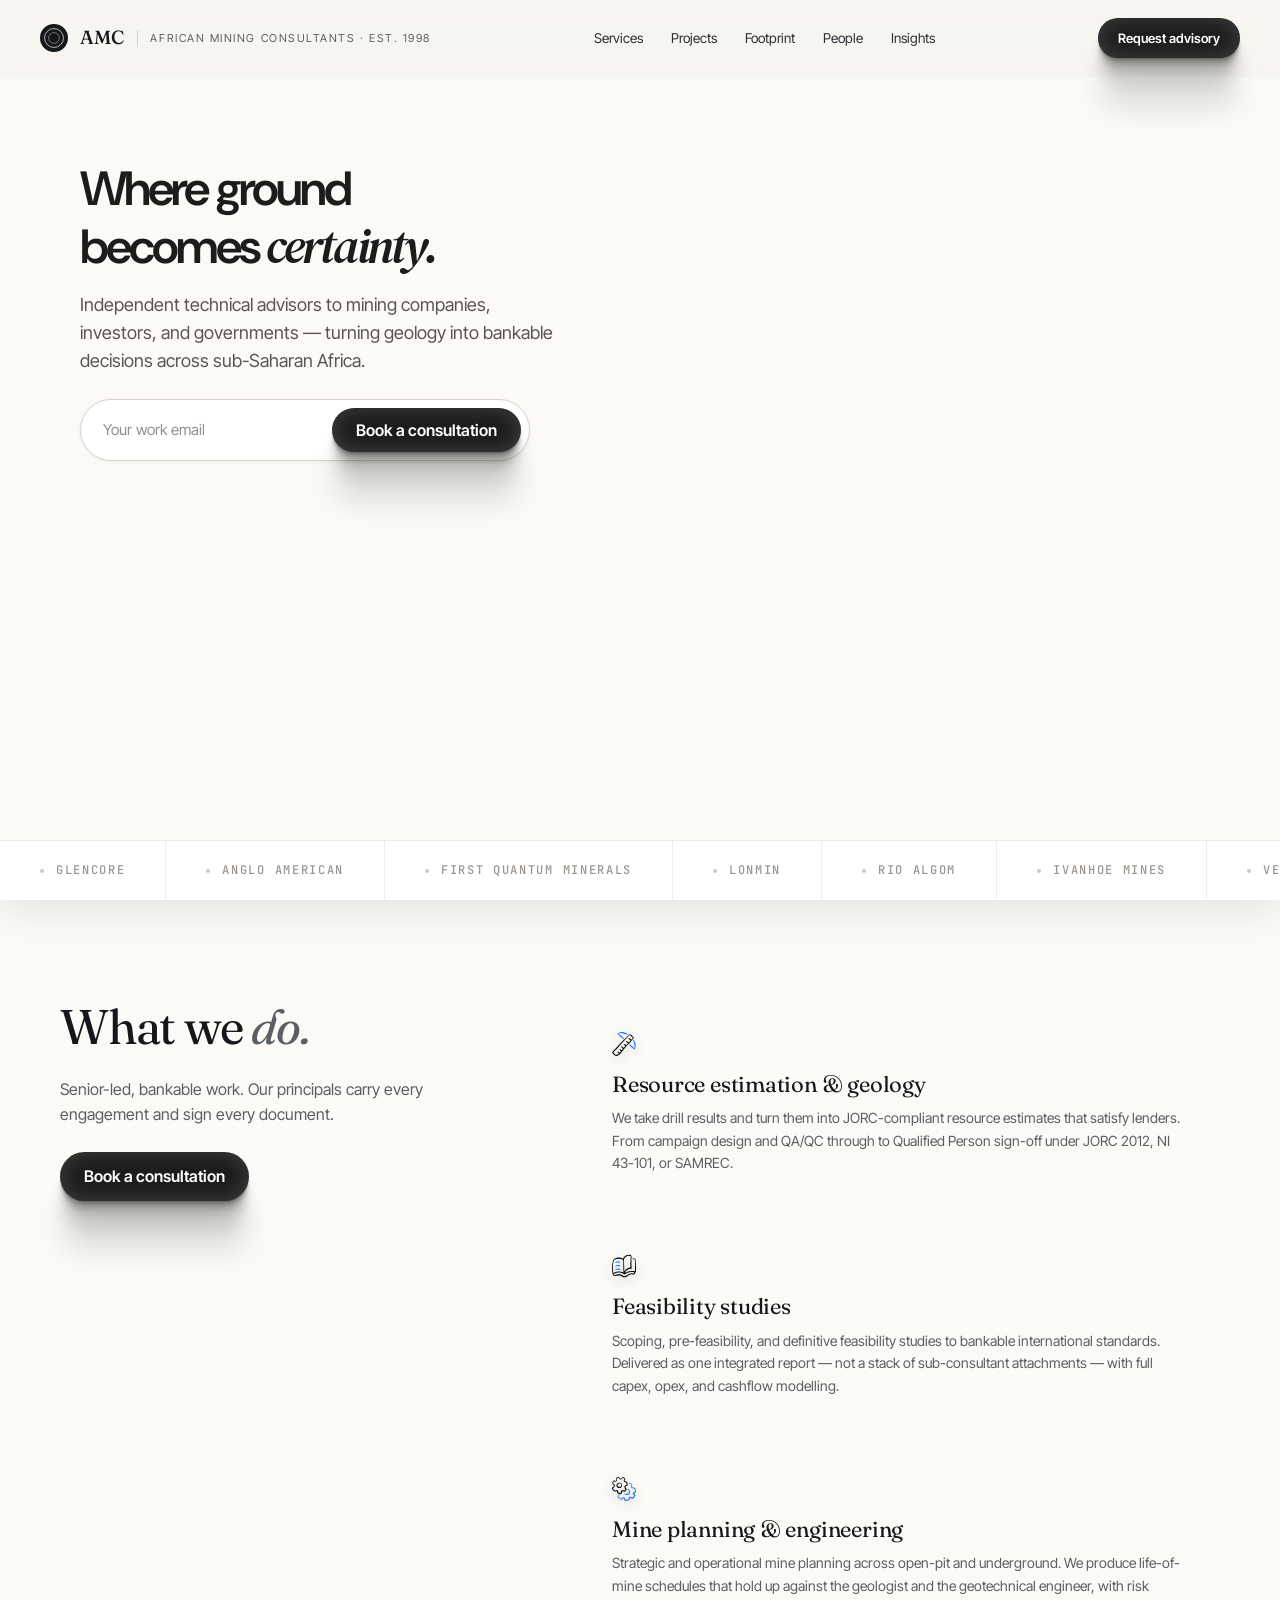
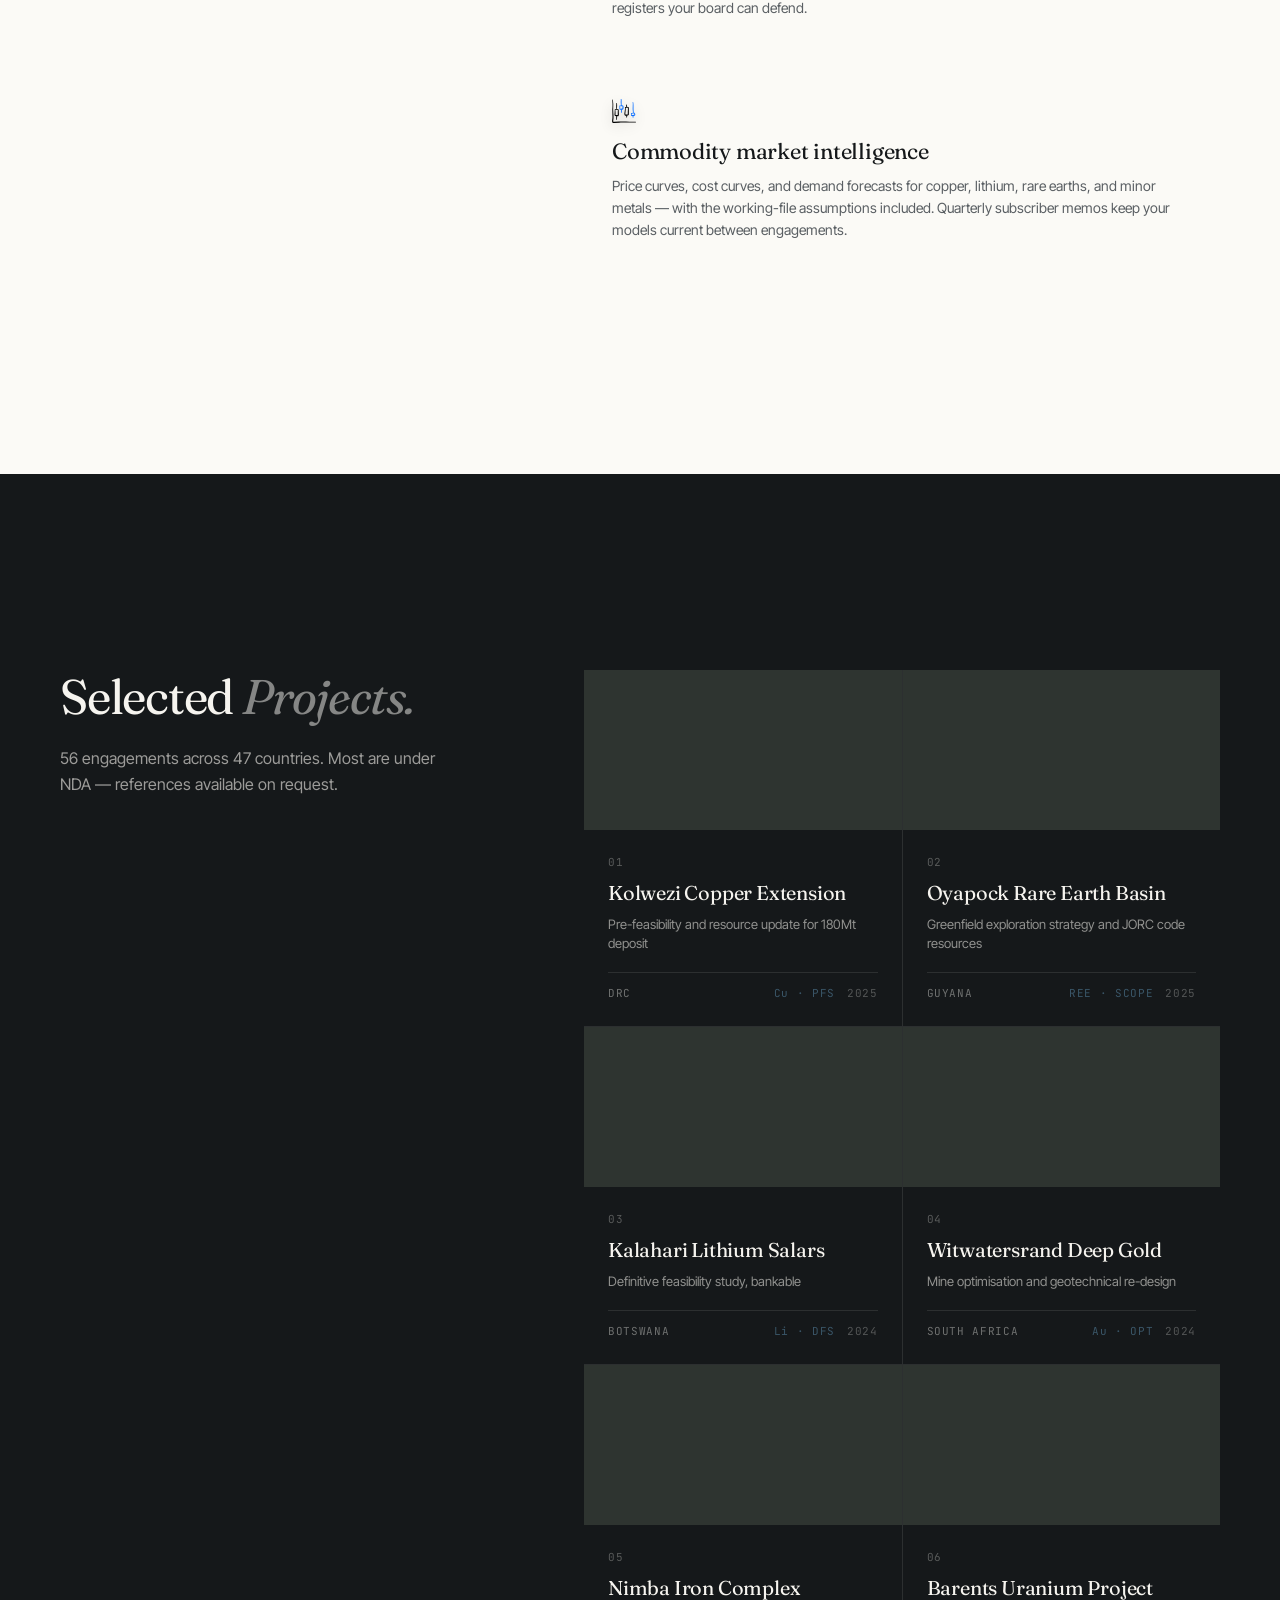
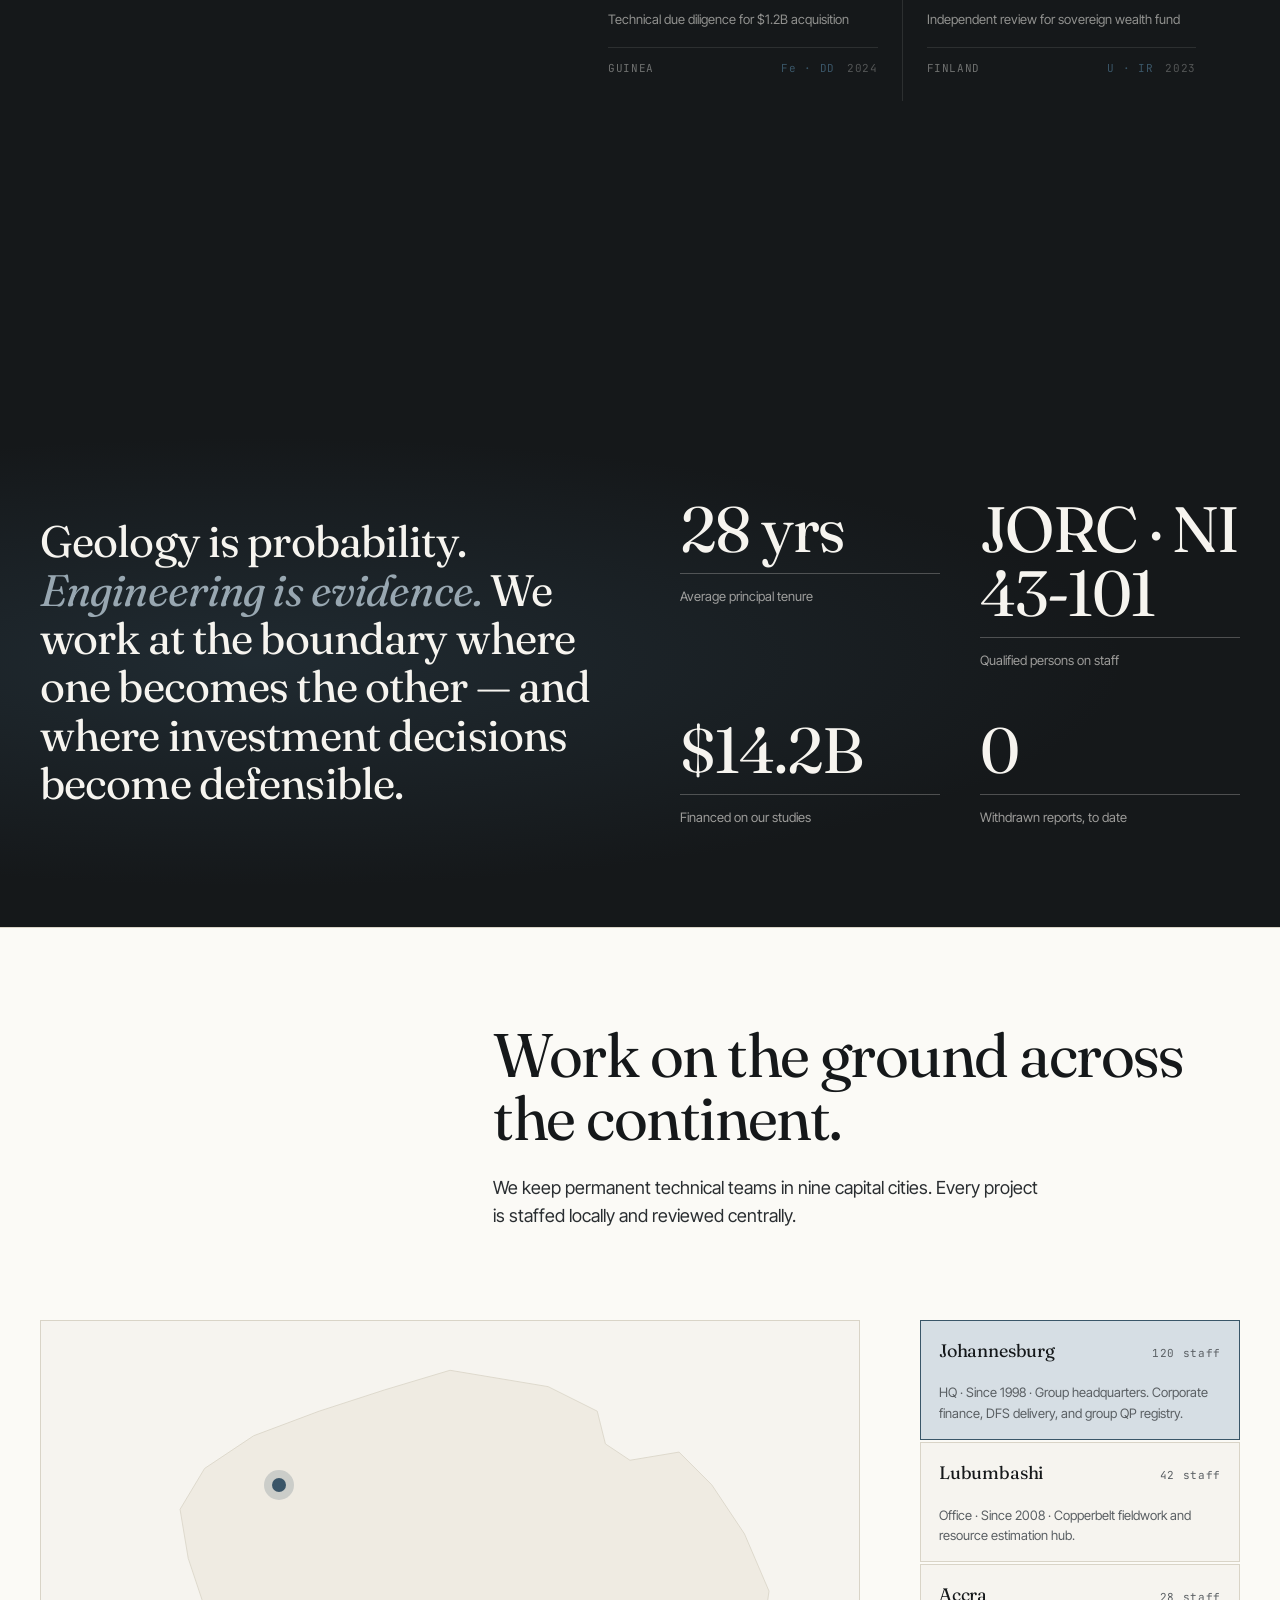
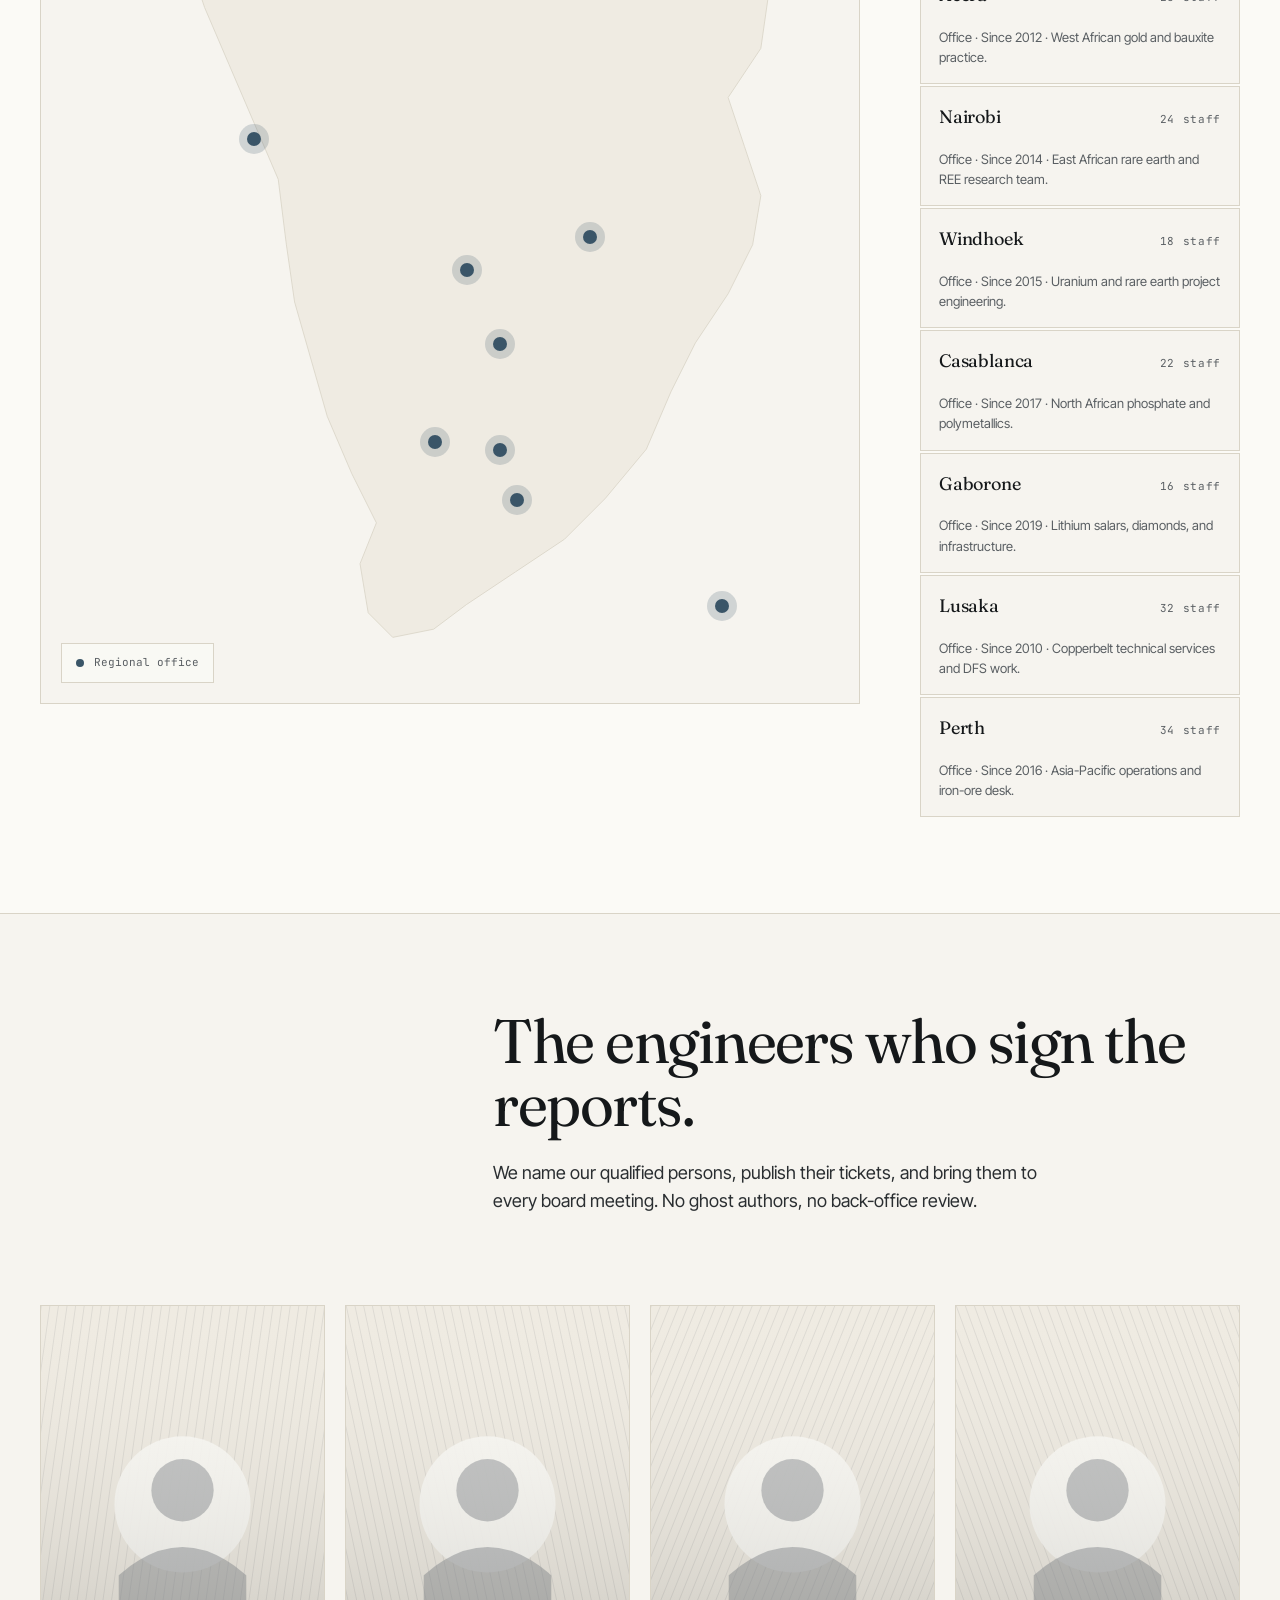
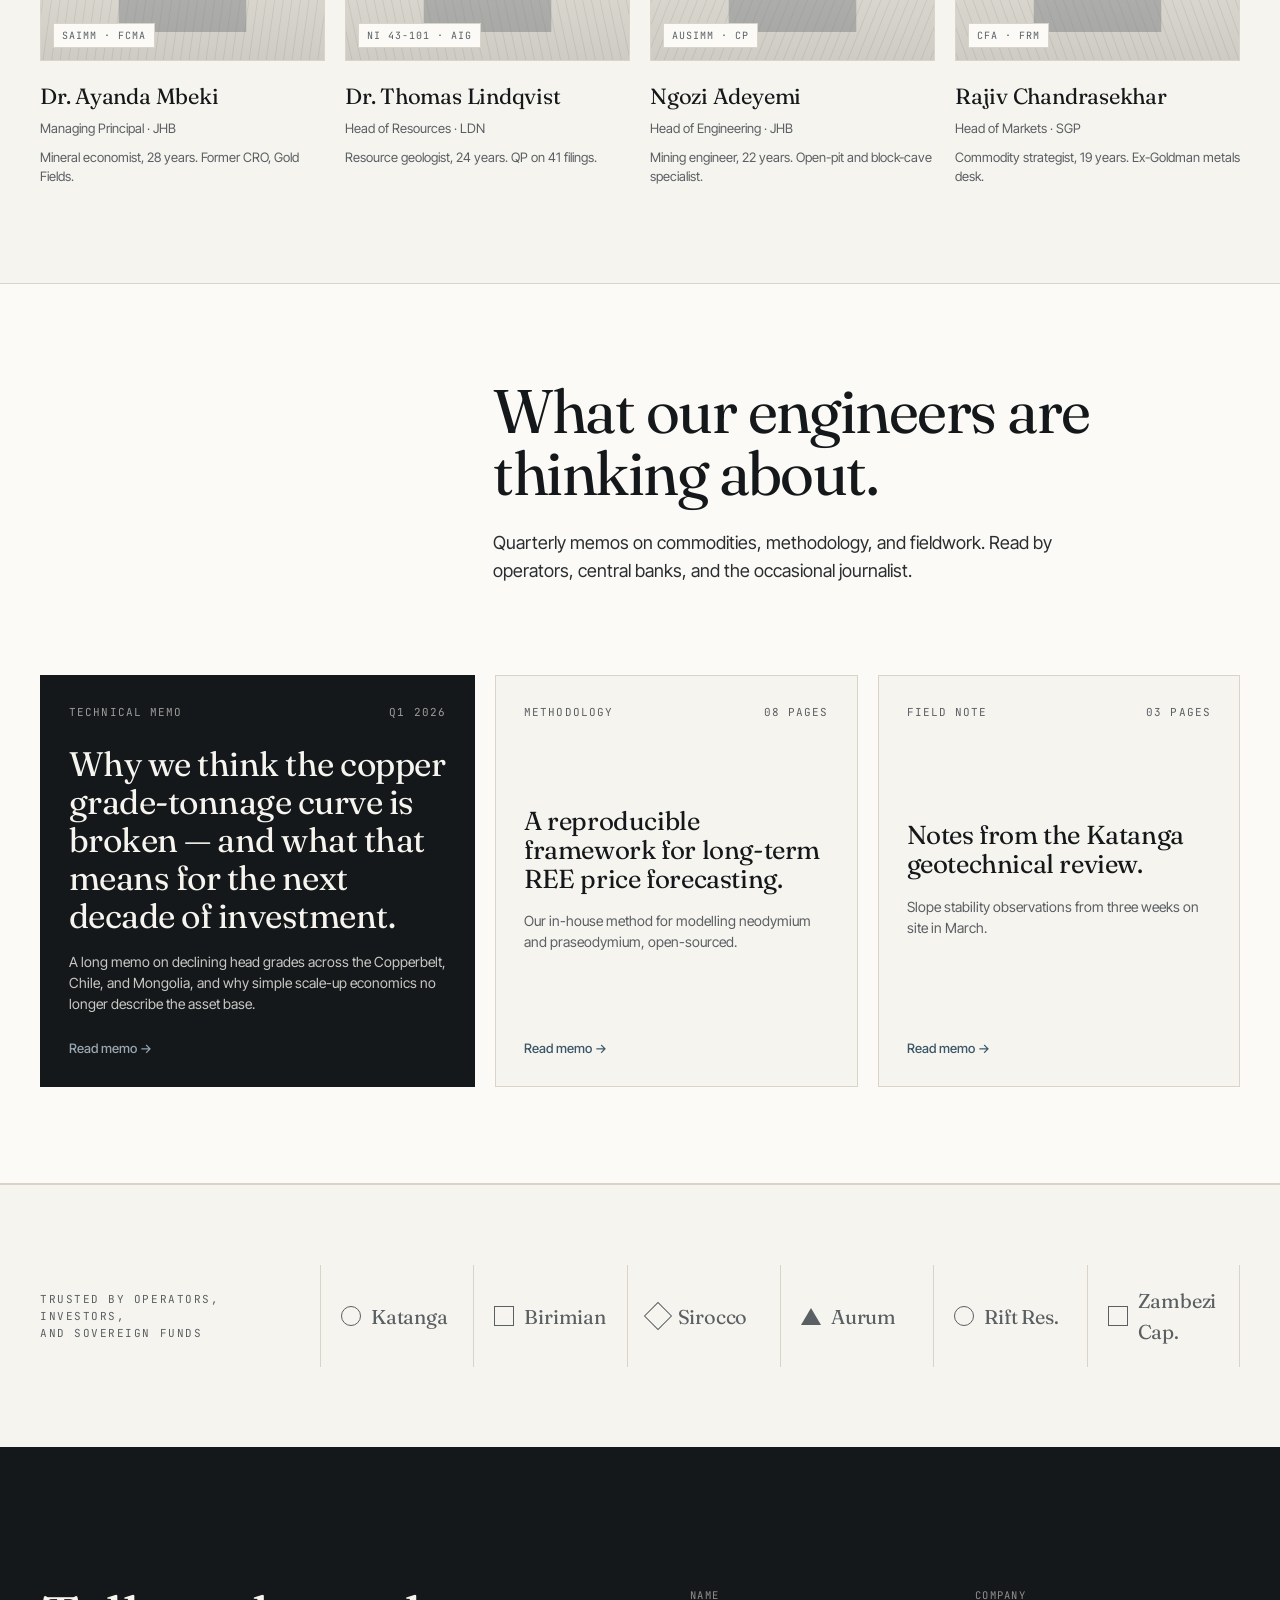
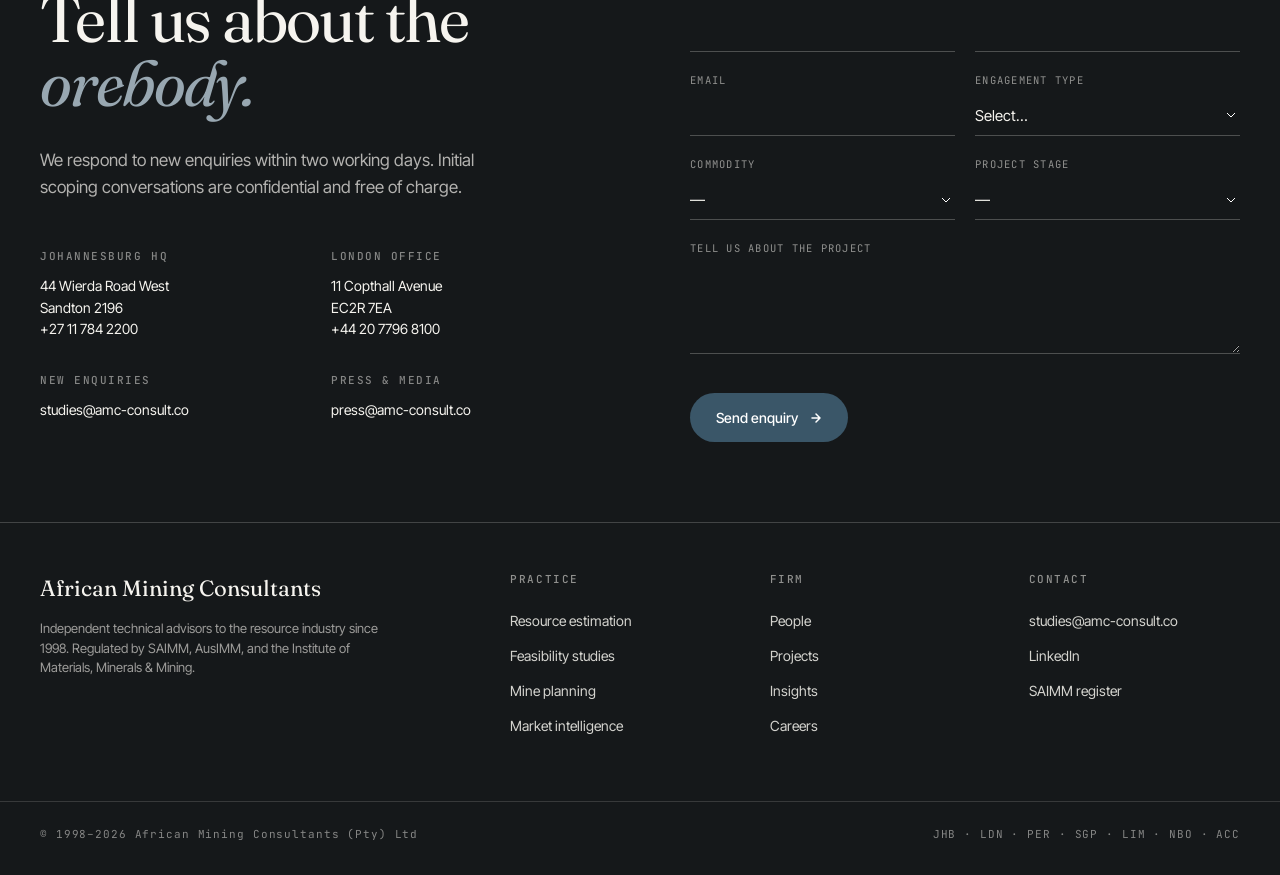
==== Clients/AMC Africa/website/index.html @ 5d205777 "Sticky left column: position at 30vh (upper-third of viewport) Co-Authored-By: Claude Sonnet 4.6 <no" ====
<!doctype html>
<html lang="en">
<head>
<meta charset="utf-8" />
<meta name="viewport" content="width=device-width,initial-scale=1" />
<title>African Mining Consultants — Technical advisory for the world's resources</title>
<link rel="preconnect" href="https://fonts.googleapis.com" />
<link rel="preconnect" href="https://fonts.gstatic.com" crossorigin />
<link rel="stylesheet" href="https://fonts.googleapis.com/css2?family=DM+Sans:wght@400;500;600;700&family=DM+Serif+Text:ital@1&family=Instrument+Serif:ital@0;1&family=Fraunces:opsz,wght@9..144,400;9..144,500;9..144,600&family=Inter+Tight:wght@300;400;500;600;700&family=Work+Sans:wght@300;400;500;600;700&family=JetBrains+Mono:wght@400;500&display=swap" />

<script>
  // Tweakable defaults — the host rewrites this JSON block on disk when
  // the user changes Tweaks panel values.
  window.__TWEAKS__ = /*EDITMODE-BEGIN*/{
    "accent": "slate",
    "typePair": "serif",
    "density": "tight",
    "theme": "light"
  }/*EDITMODE-END*/;
</script>

<style>
  :root {
    /* Paper-white, warm off-white, near-black */
    --bg: #F6F4EF;
    --bg-2: #EFEBE2;
    --paper: #FBFAF6;
    --ink: #15181A;
    --ink-2: #2A2E31;
    --ink-3: #5A5F63;
    --ink-4: #8C9094;
    --line: #D9D4C7;
    --line-2: #E6E2D5;

    /* Accent — default forest */
    --accent: #2F5D3A;
    --accent-ink: #1C3A24;
    --accent-soft: #DCE7DD;

    /* Type */
    --font-display: "Fraunces", "Instrument Serif", Georgia, serif;
    --font-body: "Inter Tight", "Work Sans", system-ui, sans-serif;
    --font-mono: "JetBrains Mono", ui-monospace, monospace;

    /* Scale (density = roomy default) */
    --gap: 28px;
    --section: 140px;
    --radius: 2px;

    --max: 1400px;
  }

  /* Accent variants */
  [data-accent="forest"]  { --accent:#2F5D3A; --accent-ink:#1C3A24; --accent-soft:#DCE7DD; }
  [data-accent="copper"]  { --accent:#B0552B; --accent-ink:#6E3519; --accent-soft:#F1DBCA; }
  [data-accent="ochre"]   { --accent:#B8892B; --accent-ink:#6E5219; --accent-soft:#F0E2C2; }
  [data-accent="slate"]   { --accent:#3A5668; --accent-ink:#213544; --accent-soft:#D6DEE4; }
  [data-accent="oxblood"] { --accent:#8A2B2B; --accent-ink:#571818; --accent-soft:#EBD0D0; }

  /* Type pairings */
  [data-type="serif"] {
    --font-display: "Fraunces", Georgia, serif;
    --font-body: "Inter Tight", system-ui, sans-serif;
  }
  [data-type="grotesque"] {
    --font-display: "Inter Tight", system-ui, sans-serif;
    --font-body: "Inter Tight", system-ui, sans-serif;
  }
  [data-type="editorial"] {
    --font-display: "Instrument Serif", Georgia, serif;
    --font-body: "Work Sans", system-ui, sans-serif;
  }
  [data-type="technical"] {
    --font-display: "Work Sans", system-ui, sans-serif;
    --font-body: "Work Sans", system-ui, sans-serif;
  }

  /* Density */
  [data-density="tight"]   { --section: 96px;  --gap: 20px; }
  [data-density="roomy"]   { --section: 140px; --gap: 28px; }
  [data-density="spacious"]{ --section: 180px; --gap: 36px; }

  /* Dark mode */
  [data-theme="dark"] {
    --bg: #0E100F;
    --bg-2: #15181A;
    --paper: #171A1B;
    --ink: #F2EEE4;
    --ink-2: #D9D4C7;
    --ink-3: #8E938F;
    --ink-4: #5C6260;
    --line: #2A2E2C;
    --line-2: #1F2322;
  }
  [data-theme="dark"][data-accent="forest"]  { --accent:#6FA87A; --accent-ink:#B8D4BD; --accent-soft:#1F3025; }
  [data-theme="dark"][data-accent="copper"]  { --accent:#D98A5A; --accent-ink:#F0C6A8; --accent-soft:#3A2217; }
  [data-theme="dark"][data-accent="ochre"]   { --accent:#D9B25A; --accent-ink:#F0DCA8; --accent-soft:#3A2F17; }
  [data-theme="dark"][data-accent="slate"]   { --accent:#7FA3B8; --accent-ink:#C6D8E0; --accent-soft:#1E2B33; }
  [data-theme="dark"][data-accent="oxblood"] { --accent:#C26666; --accent-ink:#E3B3B3; --accent-soft:#3A1E1E; }

  * { box-sizing: border-box; }
  html, body { margin: 0; padding: 0; background: var(--bg); color: var(--ink); }
  body {
    font-family: var(--font-body);
    font-size: 16px;
    line-height: 1.55;
    -webkit-font-smoothing: antialiased;
    text-rendering: optimizeLegibility;
    overflow-x: hidden;
  }
  a { color: inherit; text-decoration: none; }
  button { font-family: inherit; cursor: pointer; border: none; background: none; color: inherit; }

  .wrap { max-width: var(--max); margin: 0 auto; padding: 0 40px; }

  /* ---------- NAV ---------- */
  .nav {
    display: block;
    position: fixed; top: 0; left: 0; right: 0;
    z-index: 100;
    backdrop-filter: blur(14px);
    -webkit-backdrop-filter: blur(14px);
    background: color-mix(in oklab, var(--bg) 78%, transparent);
    border-bottom: 1px solid transparent;
    transition: border-color .25s ease, background .25s ease;
  }
  .nav.is-scrolled { border-bottom-color: var(--line); }
  .nav-inner {
    max-width: var(--max); margin: 0 auto;
    padding: 18px 40px;
    display: grid; grid-template-columns: auto 1fr auto; align-items: center; gap: 40px;
  }
  .brand { display: flex; align-items: center; gap: 12px; font-family: var(--font-display); font-size: 19px; letter-spacing: -.01em; }
  .brand-mark {
    width: 28px; height: 28px; border-radius: 50%;
    background: var(--ink);
    position: relative; flex: none;
    overflow: hidden;
  }
  .brand-mark::before, .brand-mark::after {
    content: ""; position: absolute; inset: 0;
    border-radius: 50%;
    border: 1.5px solid var(--bg);
    transform: scale(.7);
  }
  .brand-mark::after { transform: scale(.4); }
  .brand-name { font-weight: 500; }
  .brand-tag { color: var(--ink-3); font-family: var(--font-body); font-size: 11px; letter-spacing: .14em; text-transform: uppercase; margin-left: 2px; padding-left: 12px; border-left: 1px solid var(--line); }

  .nav-links { display: flex; gap: 28px; justify-content: center; }
  .nav-links a {
    font-size: 13.5px; color: var(--ink-2); padding: 6px 0;
    position: relative; transition: color .2s;
  }
  .nav-links a:hover { color: var(--accent); }
  .nav-links a::after {
    content: ""; position: absolute; left: 0; right: 100%; bottom: 0;
    height: 1px; background: var(--accent); transition: right .3s ease;
  }
  .nav-links a:hover::after { right: 0; }

  .nav-cta {
    display: inline-flex; align-items: center; gap: 10px;
    padding: 10px 20px;
    background: #1c1c1c; color: #fff;
    font-size: 13px; font-weight: 600;
    border-radius: 999px;
    overflow: hidden;
    box-shadow:
      inset 0px 0px 20px 1.64px rgba(255,255,255,0.15),
      0px 0.84px 0.50px -0.3125px rgba(0,0,0,0.13),
      0px 1.99px 1.19px -0.625px rgba(0,0,0,0.13),
      0px 3.63px 2.18px -0.9375px rgba(0,0,0,0.13),
      0px 6.04px 3.62px -1.25px rgba(0,0,0,0.13),
      0px 9.75px 5.85px -1.5625px rgba(0,0,0,0.13),
      0px 15.96px 9.57px -1.875px rgba(0,0,0,0.13),
      0px 27.48px 16.49px -2.1875px rgba(0,0,0,0.13),
      0px 50px 30px -2.5px rgba(0,0,0,0.13);
    transition: background .22s;
  }
  .nav-cta:hover { background: #3a3a3a; }
  .nav-cta .arr { display: none; }

  /* ---------- HERO ---------- */
  .hero {
    position: relative;
    height: 100dvh;
    background: #FBFAF6;
    display: grid;
    grid-template-columns: 1fr 1fr;
    grid-template-rows: 1fr auto;
    overflow: visible;
    border-bottom: none;
    box-shadow: 0 8px 40px rgba(0,0,0,.10);
    z-index: 1;
  }
  .hero-bg { display: none; }
  .hero-topo { display: none; }

  .hero-content {
    grid-column: 1;
    grid-row: 1;
    display: flex; flex-direction: column;
    align-items: flex-start; justify-content: flex-start;
    text-align: left;
    padding: 160px 64px 40px 80px;
  }

  .hero-visual {
    grid-column: 2;
    grid-row: 1;
    position: relative;
    display: flex;
    align-items: center;
    justify-content: center;
    overflow: visible;
    height: 100%;
  }
  .hero-truck-img {
    width: 100%;
    height: 100%;
    display: block;
    object-fit: contain;
    object-position: center;
    mix-blend-mode: multiply;
  }
  .hero-eyebrow {
    display: inline-flex; align-items: center; gap: 10px;
    font-family: var(--font-mono); font-size: 11px;
    letter-spacing: .16em; text-transform: uppercase;
    color: #6B6560;
    margin-bottom: 28px;
  }
  .hero-eyebrow::before {
    content: ""; width: 6px; height: 6px; border-radius: 50%;
    background: var(--accent); flex-shrink: 0;
  }
  .hero h1 {
    font-family: "DM Sans", sans-serif;
    font-weight: 600;
    font-style: normal;
    font-size: 48px;
    line-height: 120%;
    letter-spacing: -0.06em;
    color: #1c1c1c;
    text-align: left;
    max-width: 450px;
    word-wrap: break-word;
    word-break: break-word;
    margin: 0 0 16px;
  }
  .hero h1 em { font-family: "DM Serif Text", serif; font-style: italic; font-weight: 400; color: #1c1c1c; }
  .hero-sub {
    font-size: 18px; line-height: 1.55;
    font-weight: 400;
    color: #5A5550;
    max-width: 480px;
    margin: 0 0 24px;
  }
  .hero-cta {
    width: min(450px, 100%);
    display: flex;
    flex-direction: column;
    align-items: flex-start;
    gap: 6px;
  }
  .hero-input-wrap {
    width: 100%;
    display: flex;
    flex-direction: row;
    align-items: center;
    justify-content: center;
    gap: 6px;
    background: #fff;
    border: 1px solid var(--line);
    border-radius: 100px;
    padding: 8px 8px 8px 20px;
    box-shadow: 0 1px 4px rgba(0,0,0,.06);
  }
  .hero-input {
    flex: 1;
    border: none; outline: none; background: transparent;
    font-family: var(--font-body); font-size: 15px;
    color: var(--ink); min-width: 0;
  }
  .hero-input::placeholder { color: var(--ink-4); }
  .h-btn {
    display: inline-flex; align-items: center;
    padding: 12px 24px;
    font-family: "Inter Tight", system-ui, sans-serif;
    font-size: 16px; font-weight: 600;
    letter-spacing: 0;
    border-radius: 100px;
    cursor: pointer; text-decoration: none;
    overflow: hidden;
    transition: opacity .22s;
  }
  .h-btn-primary {
    background: #1c1c1c; color: #fff; border: none;
    box-shadow:
      inset 0px 0px 20px 1.64px rgba(255,255,255,0.15),
      0px 0.84px 0.50px -0.3125px rgba(0,0,0,0.13),
      0px 1.99px 1.19px -0.625px rgba(0,0,0,0.13),
      0px 3.63px 2.18px -0.9375px rgba(0,0,0,0.13),
      0px 6.04px 3.62px -1.25px rgba(0,0,0,0.13),
      0px 9.75px 5.85px -1.5625px rgba(0,0,0,0.13),
      0px 15.96px 9.57px -1.875px rgba(0,0,0,0.13),
      0px 27.48px 16.49px -2.1875px rgba(0,0,0,0.13),
      0px 50px 30px -2.5px rgba(0,0,0,0.13);
  }
  .h-btn-primary { transition: background .22s; }
  .h-btn-primary:hover { background: #3a3a3a; }
  .btn-icon { display: none; }

  /* ---------- MOBILE NAV ---------- */
  .nav-burger {
    display: none;
    flex-direction: column; justify-content: center; align-items: center;
    gap: 5px; width: 36px; height: 36px;
    background: none; border: none; cursor: pointer; padding: 0;
  }
  .nav-burger span {
    display: block; width: 22px; height: 1.5px;
    background: var(--ink);
    transition: transform .3s, opacity .3s;
  }
  .nav-burger.open span:nth-child(1) { transform: translateY(6.5px) rotate(45deg); }
  .nav-burger.open span:nth-child(2) { opacity: 0; }
  .nav-burger.open span:nth-child(3) { transform: translateY(-6.5px) rotate(-45deg); }

  .nav-mobile-menu {
    display: none;
    position: fixed; top: 0; left: 0; right: 0;
    z-index: 99;
    padding: 80px 24px 40px;
    background: color-mix(in oklab, var(--bg) 97%, transparent);
    backdrop-filter: blur(20px);
    -webkit-backdrop-filter: blur(20px);
    flex-direction: column;
    gap: 0;
    transform: translateY(-8px);
    opacity: 0;
    transition: opacity .25s, transform .25s;
    pointer-events: none;
  }
  .nav-mobile-menu.open {
    opacity: 1; transform: translateY(0); pointer-events: auto;
  }
  .nav-mobile-link {
    display: block;
    padding: 18px 0;
    border-bottom: 1px solid var(--line);
    font-family: var(--font-display);
    font-size: 28px;
    letter-spacing: -.02em;
    color: var(--ink);
  }
  .nav-mobile-cta {
    margin-top: 28px;
    border-bottom: none;
    font-family: var(--font-body);
    font-size: 14px;
    font-weight: 500;
    display: inline-flex; align-items: center;
    padding: 13px 22px;
    background: var(--ink); color: var(--bg);
    border-radius: 999px;
    width: fit-content;
  }

  .client-ticker {
    grid-column: 1 / -1;
    grid-row: 2;
    overflow-x: scroll;
    scrollbar-width: none;
    -ms-overflow-style: none;
    background: #ffffff;
    border-top: 1px solid rgba(0,0,0,.07);
    cursor: grab;
    user-select: none;
  }
  .client-ticker::-webkit-scrollbar { display: none; }
  .client-ticker.grabbing { cursor: grabbing; }
  .ticker-track {
    display: flex;
    align-items: center;
    width: max-content;
    padding: 0;
  }
  .ticker-item {
    display: flex;
    align-items: center;
    gap: 12px;
    padding: 20px 40px;
    font-family: var(--font-mono);
    font-size: 12px;
    font-weight: 500;
    letter-spacing: .14em;
    text-transform: uppercase;
    color: #9A9590;
    white-space: nowrap;
    flex-shrink: 0;
    border-right: 1px solid rgba(0,0,0,.07);
    transition: color .2s;
  }
  .ticker-item:hover { color: #1c1c1c; }
  .ticker-item::before {
    content: "";
    width: 4px; height: 4px;
    border-radius: 50%;
    background: currentColor;
    flex-shrink: 0;
    opacity: .5;
  }

  /* btn kept for rest-of-page sections */
  .btn {
    display: inline-flex; align-items: center; gap: 12px;
    padding: 15px 24px; font-size: 14px; font-weight: 500;
    border-radius: 999px; transition: all .25s;
  }
  .btn-primary { background: var(--ink); color: var(--bg); }
  .btn-primary:hover { background: var(--accent); color: #fff; transform: translateY(-1px); }
  .btn-ghost { border: 1px solid var(--line); color: var(--ink); }
  .btn-ghost:hover { border-color: var(--ink); }

  /* ---------- SECTION CHROME ---------- */
  section { padding: var(--section) 0; }
  .section-head {
    display: grid; grid-template-columns: 1fr 2fr; gap: 80px;
    margin-bottom: 72px;
    align-items: start;
  }
  .section-label {
    display: inline-flex; align-items: center; gap: 10px;
    font-family: var(--font-mono); font-size: 11.5px;
    letter-spacing: .14em; text-transform: uppercase;
    color: var(--ink-3);
  }
  .section-label .n { color: var(--accent); }
  .section-title {
    font-family: var(--font-display);
    font-weight: 400;
    font-size: clamp(36px, 4.8vw, 68px);
    line-height: 1.02;
    letter-spacing: -.025em;
    margin: 0;
  }
  .section-lede {
    font-size: 18px; color: var(--ink-2); max-width: 560px;
    margin-top: 24px; line-height: 1.55;
  }

  /* ---------- SERVICES ---------- */
  .services { background: #FBFAF6; padding: 0; }
  .svc-sticky-wrap {
    display: grid;
    grid-template-columns: 40% 1fr;
    padding: 100px 60px; gap: 60px;
    max-width: var(--max); margin: 0 auto;
  }
  .svc-left {
    display: flex; flex-direction: column;
    align-items: flex-start; gap: 24px;
    position: sticky; top: 30vh;
    align-self: start;
  }
  .svc-left h2 {
    font-family: var(--font-display); font-weight: 400;
    font-size: clamp(32px, 3.8vw, 54px);
    line-height: 1.08; letter-spacing: -.025em;
    margin: 0;
  }
  .svc-left h2 em { font-style: italic; color: var(--ink-3); }
  .svc-left p {
    font-size: 16px; color: var(--ink-3); line-height: 1.6;
    max-width: 380px; margin: 0;
  }
  .svc-list {
    list-style: none; padding: 0; margin: 0;
    display: flex; flex-direction: column; gap: 10px;
  }
  .svc-list li {
    font-size: 14px; color: var(--ink-3); line-height: 1.4;
    padding-left: 16px; position: relative;
  }
  .svc-list li::before {
    content: ''; position: absolute; left: 0; top: 7px;
    width: 5px; height: 5px; border-radius: 50%;
    background: var(--accent);
  }
  .svc-right {
    flex: 1;
    display: flex; flex-direction: column;
    align-items: stretch; gap: 16px;
    padding: 0 0 100px;
    min-width: 0;
  }
  .svc-card {
    width: 100%;
    background: none;
    border-radius: 0;
    border: none;
    display: flex; flex-direction: column;
  }
  .svc-card-header {
    padding: 32px 28px 16px;
    display: flex; flex-direction: column; gap: 14px;
  }
  .svc-card-icon {
    width: 24px; height: 24px;
    display: flex; align-items: center; justify-content: center;
  }
  .svc-card-icon img {
    width: 24px; height: 24px; display: block;
    filter: drop-shadow(0 3px 6px rgba(0,0,0,.22));
    transition: filter .25s, transform .25s;
  }
  .svc-card:hover .svc-card-icon img {
    filter: drop-shadow(0 5px 10px rgba(0,0,0,.28));
    transform: translateY(-2px);
  }
  .svc-card-info {
    padding: 0 28px 32px;
    display: flex; flex-direction: column; gap: 10px;
  }
  .svc-card-info h3 {
    font-family: var(--font-display); font-weight: 400;
    font-size: 22px; line-height: 1.15; letter-spacing: -.01em;
    margin: 0;
  }
  .svc-card-tagline {
    font-size: 14px; color: var(--ink-3); line-height: 1.6; margin: 0;
  }
  .svc-card-asset {
    width: 100%; height: 200px;
    background: var(--bg-2);
    border-top: 1px solid var(--line);
    overflow: clip;
    color: var(--ink-3);
  }
  .svc-card-asset svg { width: 100%; height: 100%; display: block; }

  /* ---------- CASES ---------- */
  .cases { background: var(--ink); color: var(--bg); }
  .cases .svc-sticky-wrap { padding: 100px 60px; }
  .cases .svc-left h2 {
    font-family: var(--font-display); font-weight: 400;
    font-size: clamp(32px, 3.8vw, 54px);
    line-height: 1.08; letter-spacing: -.025em;
    margin: 0; color: var(--bg);
  }
  .cases .svc-left h2 em { font-style: italic; color: color-mix(in oklab, var(--bg) 50%, transparent); }
  .cases .svc-left p { color: color-mix(in oklab, var(--bg) 60%, transparent); max-width: 380px; }
  .cases .section-label { color: color-mix(in oklab, var(--bg) 45%, transparent); }
  .cases .section-label .n { color: var(--accent); }
  .cases .section-title { color: var(--bg); }
  .cases .section-lede { color: color-mix(in oklab, var(--bg) 60%, transparent); }
  .case-list {
    display: grid; grid-template-columns: 1fr 1fr;
    gap: 1px; background: color-mix(in oklab, var(--bg) 10%, transparent);
  }
  .case {
    background: var(--ink); display: flex; flex-direction: column;
    cursor: pointer; overflow: hidden; text-decoration: none; color: inherit;
    transition: background .25s;
  }
  .case:hover { background: color-mix(in oklab, var(--ink) 88%, var(--bg)); }
  .case-thumb { width: 100%; height: 160px; flex-shrink: 0; background: #2E3430; }
  .case-body { padding: 24px; display: flex; flex-direction: column; gap: 10px; flex: 1; }
  .case-n { font-family: var(--font-mono); font-size: 11px; color: color-mix(in oklab, var(--bg) 30%, transparent); letter-spacing: .08em; }
  .case-name { font-family: var(--font-display); font-size: 20px; line-height: 1.2; letter-spacing: -.01em; color: var(--bg); }
  .case-desc { font-size: 13px; color: color-mix(in oklab, var(--bg) 55%, transparent); line-height: 1.5; }
  .case-footer {
    display: flex; align-items: center; justify-content: space-between;
    padding-top: 12px; border-top: 1px solid color-mix(in oklab, var(--bg) 10%, transparent);
    margin-top: 8px;
  }
  .case-loc { font-family: var(--font-mono); font-size: 11px; color: color-mix(in oklab, var(--bg) 40%, transparent); letter-spacing: .06em; text-transform: uppercase; }
  .case-tag { font-family: var(--font-mono); font-size: 11px; color: var(--accent); letter-spacing: .06em; }
  .case-yr  { font-family: var(--font-mono); font-size: 11px; color: color-mix(in oklab, var(--bg) 28%, transparent); letter-spacing: .06em; }

  /* ---------- METRICS BAND ---------- */
  .metrics {
    background: var(--ink);
    color: var(--bg);
    padding: 100px 0;
    position: relative; overflow: hidden;
  }
  .metrics::before {
    content: ""; position: absolute; inset: 0;
    background: radial-gradient(ellipse at 20% 50%, color-mix(in oklab, var(--accent) 30%, transparent), transparent 60%);
    pointer-events: none;
  }
  [data-theme="dark"] .metrics { background: var(--bg-2); }
  .metrics-inner { position: relative; display: grid; grid-template-columns: 1fr 1fr; gap: 80px; align-items: center; }
  .metrics-lead {
    font-family: var(--font-display); font-size: clamp(32px, 3.5vw, 44px);
    line-height: 1.1; letter-spacing: -.02em;
    font-weight: 400;
  }
  .metrics-lead em { font-style: italic; color: color-mix(in oklab, var(--accent) 50%, #fff); }
  .metrics-grid { display: grid; grid-template-columns: 1fr 1fr; gap: 48px 40px; }
  .metric .m-num {
    font-family: var(--font-display);
    font-size: clamp(48px, 5vw, 72px);
    line-height: 1; letter-spacing: -.025em;
    color: var(--bg);
  }
  .metric .m-lbl {
    color: color-mix(in oklab, var(--bg) 60%, transparent);
    font-size: 13px; margin-top: 12px;
    border-top: 1px solid color-mix(in oklab, var(--bg) 25%, transparent);
    padding-top: 12px;
  }

  /* ---------- MAP ---------- */
  .map-sec { background: var(--paper); border-top: 1px solid var(--line); border-bottom: 1px solid var(--line); }
  .map-wrap {
    display: grid; grid-template-columns: 1fr 320px; gap: 60px;
    align-items: start;
  }
  .map-stage {
    position: relative;
    aspect-ratio: 5/6;
    background: var(--bg);
    border: 1px solid var(--line);
    overflow: hidden;
  }
  .map-svg { width: 100%; height: 100%; display: block; }
  .map-svg .country { fill: var(--bg-2); stroke: var(--line); stroke-width: .5; transition: fill .25s; }
  .map-svg .country.active { fill: color-mix(in oklab, var(--accent) 22%, var(--bg-2)); }
  .map-svg .country:hover { fill: color-mix(in oklab, var(--accent) 35%, var(--bg-2)); cursor: pointer; }
  .map-pin {
    position: absolute; width: 14px; height: 14px;
    transform: translate(-50%, -50%);
  }
  .map-pin::before {
    content: ""; position: absolute; inset: 0;
    border-radius: 50%;
    background: var(--accent);
    transition: transform .25s;
  }
  .map-pin::after {
    content: ""; position: absolute; inset: -8px; border-radius: 50%;
    background: var(--accent); opacity: .2;
    animation: ping 2.4s infinite;
  }
  @keyframes ping { 0% { transform: scale(.5); opacity: .5 } 100% { transform: scale(1.8); opacity: 0 } }
  .map-pin:hover::before { transform: scale(1.5); }
  .map-pin.active::before { transform: scale(1.6); box-shadow: 0 0 0 3px var(--paper); }

  .map-legend {
    position: absolute; bottom: 20px; left: 20px;
    font-family: var(--font-mono); font-size: 11px; color: var(--ink-3);
    background: color-mix(in oklab, var(--paper) 80%, transparent);
    padding: 10px 14px; border: 1px solid var(--line);
    display: flex; align-items: center; gap: 10px;
  }
  .map-legend .dot { width: 8px; height: 8px; border-radius: 50%; background: var(--accent); }

  .map-sidebar { display: flex; flex-direction: column; gap: 2px; }
  .map-row {
    padding: 16px 18px;
    background: var(--bg);
    border: 1px solid var(--line);
    cursor: pointer;
    transition: background .2s, border-color .2s;
    display: grid; grid-template-columns: 1fr auto; gap: 12px; align-items: baseline;
  }
  .map-row:hover { border-color: var(--accent); }
  .map-row.active { background: var(--accent-soft); border-color: var(--accent); }
  .map-row .country-name { font-family: var(--font-display); font-size: 18px; letter-spacing: -.01em; }
  .map-row .country-meta { font-family: var(--font-mono); font-size: 11px; color: var(--ink-3); letter-spacing: .06em; }
  .map-row .country-detail { grid-column: 1/-1; margin-top: 6px; color: var(--ink-3); font-size: 13px; }

  /* ---------- TEAM ---------- */
  .team-grid { display: grid; grid-template-columns: repeat(4, 1fr); gap: var(--gap); }
  .person {
    display: flex; flex-direction: column;
    cursor: pointer;
  }
  .person-img {
    aspect-ratio: 4/5;
    background: var(--bg-2);
    border: 1px solid var(--line);
    position: relative; overflow: hidden;
    margin-bottom: 18px;
  }
  .person-img svg { position: absolute; inset: 0; width: 100%; height: 100%; }
  .person-img .tag {
    position: absolute; bottom: 12px; left: 12px;
    font-family: var(--font-mono); font-size: 10px; letter-spacing: .1em;
    color: var(--ink-3); background: var(--paper); padding: 4px 8px; border: 1px solid var(--line);
    text-transform: uppercase;
  }
  .person-img::after {
    content: ""; position: absolute; inset: 0;
    border: 2px solid var(--accent); opacity: 0; transition: opacity .3s;
  }
  .person:hover .person-img::after { opacity: 1; }
  .person-name { font-family: var(--font-display); font-size: 22px; letter-spacing: -.01em; }
  .person-role { font-size: 13px; color: var(--ink-3); margin-top: 4px; }
  .person-bio { font-size: 13px; color: var(--ink-3); margin-top: 10px; line-height: 1.5; }

  /* ---------- INSIGHTS ---------- */
  .insights { background: var(--paper); border-top: 1px solid var(--line); border-bottom: 1px solid var(--line); }
  .ins-grid { display: grid; grid-template-columns: 1.2fr 1fr 1fr; gap: var(--gap); }
  .article {
    background: var(--bg); border: 1px solid var(--line);
    padding: 28px;
    display: flex; flex-direction: column; justify-content: space-between;
    min-height: 340px;
    cursor: pointer;
    transition: transform .3s, border-color .3s;
  }
  .article:hover { border-color: var(--ink); transform: translateY(-2px); }
  .article.feat {
    background: var(--ink); color: var(--bg);
    border-color: var(--ink);
    grid-row: span 1;
  }
  .article.feat .a-meta { color: color-mix(in oklab, var(--bg) 60%, transparent); }
  .article.feat .a-excerpt { color: color-mix(in oklab, var(--bg) 80%, transparent); }
  .a-meta {
    font-family: var(--font-mono); font-size: 11px; letter-spacing: .1em;
    color: var(--ink-3); text-transform: uppercase;
    display: flex; justify-content: space-between; margin-bottom: 24px;
  }
  .a-title {
    font-family: var(--font-display); font-weight: 400;
    font-size: 26px; line-height: 1.12; letter-spacing: -.015em;
    margin: 0 0 16px;
  }
  .article.feat .a-title { font-size: 34px; }
  .a-excerpt { color: var(--ink-3); font-size: 14px; line-height: 1.5; margin: 0 0 24px; }
  .a-more {
    display: inline-flex; align-items: center; gap: 8px;
    font-size: 13px; color: var(--accent);
    font-weight: 500;
  }
  .article.feat .a-more { color: color-mix(in oklab, var(--accent) 50%, #fff); }

  /* ---------- CLIENTS ---------- */
  .clients { padding: 80px 0; border-top: 1px solid var(--line); }
  .clients-inner { display: grid; grid-template-columns: 220px 1fr; gap: 60px; align-items: center; }
  .clients-label { font-family: var(--font-mono); font-size: 11px; letter-spacing: .14em; text-transform: uppercase; color: var(--ink-3); }
  .clients-row {
    display: grid; grid-template-columns: repeat(6, 1fr);
    gap: 0;
  }
  .client-logo {
    font-family: var(--font-display); font-size: 20px; letter-spacing: -.01em;
    color: var(--ink-3);
    padding: 20px;
    border-left: 1px solid var(--line);
    display: flex; align-items: center; gap: 10px;
    transition: color .2s;
  }
  .client-logo:hover { color: var(--ink); }
  .client-logo:last-child { border-right: 1px solid var(--line); }
  .client-logo .g {
    display: inline-block; width: 20px; height: 20px;
    border: 1.5px solid currentColor;
    flex: none;
  }
  .client-logo .g.circle { border-radius: 50%; }
  .client-logo .g.dia { transform: rotate(45deg); }
  .client-logo .g.tri { border: none; width: 0; height: 0; border-left: 10px solid transparent; border-right: 10px solid transparent; border-bottom: 17px solid currentColor; }

  /* ---------- CONTACT ---------- */
  .contact { background: var(--ink); color: var(--bg); padding: 140px 0 80px; }
  [data-theme="dark"] .contact { background: var(--bg-2); }
  .contact-grid { display: grid; grid-template-columns: 1fr 1fr; gap: 100px; }
  .contact h2 {
    font-family: var(--font-display); font-weight: 400;
    font-size: clamp(44px, 5vw, 72px); line-height: 1; letter-spacing: -.025em;
    margin: 0 0 32px;
  }
  .contact h2 em { font-style: italic; color: color-mix(in oklab, var(--accent) 50%, #fff); }
  .contact p { color: color-mix(in oklab, var(--bg) 70%, transparent); font-size: 17px; line-height: 1.55; max-width: 440px; }
  .contact-info { margin-top: 48px; display: grid; grid-template-columns: 1fr 1fr; gap: 32px; }
  .contact-info h5 { font-family: var(--font-mono); font-size: 11px; letter-spacing: .14em; text-transform: uppercase; color: color-mix(in oklab, var(--bg) 50%, transparent); margin: 0 0 10px; font-weight: 500; }
  .contact-info p { color: var(--bg); font-size: 14px; margin: 0; }

  .form-grid { display: grid; gap: 20px; }
  .form-row { display: grid; grid-template-columns: 1fr 1fr; gap: 20px; }
  .field { position: relative; }
  .field label {
    font-family: var(--font-mono); font-size: 10.5px; letter-spacing: .12em;
    text-transform: uppercase;
    color: color-mix(in oklab, var(--bg) 55%, transparent);
    display: block; margin-bottom: 8px;
  }
  .field input, .field select, .field textarea {
    width: 100%;
    background: transparent;
    border: none;
    border-bottom: 1px solid color-mix(in oklab, var(--bg) 25%, transparent);
    color: var(--bg);
    font-family: inherit; font-size: 15px;
    padding: 10px 0;
    transition: border-color .2s;
  }
  .field textarea { resize: vertical; min-height: 90px; }
  .field input:focus, .field select:focus, .field textarea:focus {
    outline: none;
    border-bottom-color: var(--accent);
  }
  .field select { appearance: none; background-image: url("data:image/svg+xml;utf8,<svg xmlns='http://www.w3.org/2000/svg' width='10' height='6' viewBox='0 0 10 6'><path d='M1 1l4 4 4-4' stroke='%23fff' fill='none'/></svg>"); background-repeat: no-repeat; background-position: right 4px center; }
  .field .err { color: #ff8a6c; font-size: 11px; margin-top: 6px; font-family: var(--font-mono); display: none; }
  .field.invalid .err { display: block; }
  .field.invalid input, .field.invalid select, .field.invalid textarea { border-bottom-color: #ff8a6c; }

  .submit-btn {
    display: inline-flex; align-items: center; gap: 12px;
    padding: 16px 26px;
    background: var(--accent); color: #fff;
    border-radius: 999px;
    font-size: 14px; font-weight: 500;
    transition: transform .2s, background .2s;
    justify-self: start;
    margin-top: 12px;
  }
  .submit-btn:hover { transform: translateY(-1px); }
  .submit-btn:disabled { opacity: .6; cursor: wait; }
  .submit-success {
    display: none;
    padding: 16px 20px;
    border: 1px solid var(--accent);
    color: color-mix(in oklab, var(--accent) 60%, #fff);
    font-size: 14px;
    margin-top: 16px;
  }
  .submit-success.show { display: block; }

  /* ---------- FOOTER ---------- */
  .foot { padding: 48px 0 32px; border-top: 1px solid color-mix(in oklab, var(--bg) 20%, transparent); background: var(--ink); color: var(--bg); }
  [data-theme="dark"] .foot { background: var(--bg-2); }
  .foot-inner { display: grid; grid-template-columns: 2fr 1fr 1fr 1fr; gap: 48px; }
  .foot h5 { font-family: var(--font-mono); font-size: 11px; letter-spacing: .14em; text-transform: uppercase; margin: 0 0 20px; color: color-mix(in oklab, var(--bg) 55%, transparent); font-weight: 500; }
  .foot ul { list-style: none; padding: 0; margin: 0; display: flex; flex-direction: column; gap: 10px; }
  .foot a { font-size: 14px; color: color-mix(in oklab, var(--bg) 85%, transparent); }
  .foot a:hover { color: var(--bg); }
  .foot-brand { max-width: 340px; }
  .foot-brand .sig { font-family: var(--font-display); font-size: 22px; margin-bottom: 14px; }
  .foot-brand p { color: color-mix(in oklab, var(--bg) 60%, transparent); font-size: 13px; line-height: 1.5; }
  .foot-bottom {
    margin-top: 64px; padding-top: 24px;
    border-top: 1px solid color-mix(in oklab, var(--bg) 15%, transparent);
    display: flex; justify-content: space-between;
    font-family: var(--font-mono); font-size: 11px; letter-spacing: .08em;
    color: color-mix(in oklab, var(--bg) 50%, transparent);
  }

  /* ---------- TWEAKS PANEL ---------- */
  .tweaks {
    position: fixed; bottom: 24px; right: 24px; z-index: 200;
    width: 280px;
    background: var(--paper); color: var(--ink);
    border: 1px solid var(--line);
    padding: 20px;
    box-shadow: 0 10px 40px rgba(0,0,0,.12);
    transform: translateY(calc(100% + 40px)); opacity: 0; pointer-events: none;
    transition: transform .35s cubic-bezier(.2,.8,.2,1), opacity .25s;
    font-family: var(--font-body);
  }
  .tweaks.open { transform: translateY(0); opacity: 1; pointer-events: auto; }
  .tweaks h4 {
    margin: 0 0 18px; font-family: var(--font-mono);
    font-size: 11px; letter-spacing: .14em; text-transform: uppercase;
    color: var(--ink-3); font-weight: 500;
    display: flex; justify-content: space-between;
  }
  .tweak-group { margin-bottom: 16px; }
  .tweak-group:last-child { margin: 0; }
  .tweak-group label { display: block; font-size: 11px; color: var(--ink-3); margin-bottom: 8px; letter-spacing: .04em; }
  .swatches { display: flex; gap: 8px; }
  .sw {
    width: 28px; height: 28px; border-radius: 50%;
    border: 2px solid transparent;
    transition: border-color .2s, transform .2s;
    cursor: pointer;
  }
  .sw.active { border-color: var(--ink); }
  .sw:hover { transform: scale(1.08); }
  .sw[data-v="forest"]  { background: #2F5D3A; }
  .sw[data-v="copper"]  { background: #B0552B; }
  .sw[data-v="ochre"]   { background: #B8892B; }
  .sw[data-v="slate"]   { background: #3A5668; }
  .sw[data-v="oxblood"] { background: #8A2B2B; }
  .segmented {
    display: grid; grid-template-columns: 1fr 1fr; border: 1px solid var(--line);
    font-family: var(--font-mono); font-size: 11px; letter-spacing: .06em; text-transform: uppercase;
  }
  .segmented.three { grid-template-columns: 1fr 1fr 1fr; }
  .segmented.four { grid-template-columns: 1fr 1fr 1fr 1fr; }
  .seg { padding: 8px 10px; text-align: center; cursor: pointer; color: var(--ink-3); transition: all .2s; border-right: 1px solid var(--line); }
  .seg:last-child { border-right: none; }
  .seg.active { background: var(--ink); color: var(--bg); }

  /* ---------- UTIL ---------- */
  .reveal { opacity: 0; transform: translateY(24px); transition: opacity .8s cubic-bezier(.2,.8,.2,1), transform .8s cubic-bezier(.2,.8,.2,1); }
  .reveal.in { opacity: 1; transform: none; }

  @media (max-width: 900px) {
    body { overflow-x: hidden; }
    .wrap { padding: 0 24px; }
    .svc-sticky-wrap { grid-template-columns: 1fr; padding: 60px 24px 0; gap: 32px; }
    .svc-left { position: static; width: 100%; }
    .svc-right { width: calc(100% + 48px); margin-left: -24px; padding: 0 0 60px; gap: 0; }
    .cases .svc-right { width: calc(100% + 48px); margin-left: -24px; }
    .svc-card { border-radius: 0; border-left: none; border-right: none; border-bottom: none; }
    .svc-card:first-child { border-top: none; }
    .svc-card-asset { height: 180px; }
    .hero-bg { will-change: auto; }
    .hero-grid, .section-head, .svc-grid, .map-wrap, .contact-grid, .metrics-inner, .ins-grid, .team-grid, .foot-inner, .clients-inner { grid-template-columns: 1fr; gap: 40px; }
    .form-row { grid-template-columns: 1fr; }
    .nav-links { display: none; }
    .nav-cta { display: none; }
    .brand-tag { display: none; }
    .nav-burger { display: flex; }
    .nav-mobile-menu { display: flex; }
    .nav-inner { padding: 14px 24px; }
    .case-list { grid-template-columns: 1fr; }
    .svc-content { grid-template-columns: 1fr; }
    .hero-meta { grid-template-columns: 1fr 1fr; }
    .metrics-grid { grid-template-columns: 1fr 1fr; }

    /* Hero mobile */
    .hero { grid-template-columns: 1fr; grid-template-rows: auto auto auto; overflow: hidden; }
    .hero-content { grid-column: 1; grid-row: 1; padding: 96px 24px 24px; align-items: center; text-align: center; justify-content: flex-start; width: 100%; min-width: 0; box-sizing: border-box; }
    .hero h1 { text-align: center; }
    .hero-cta { align-items: center; }
    .hero-input-wrap { width: 100%; }
    .hero-sub { max-width: 100%; }
    .hero-visual { grid-column: 1; grid-row: 2; justify-content: center; overflow: visible; width: 100%; height: auto; padding: 16px 0 24px; }
    .hero-truck-img { width: 100%; height: auto; max-height: 60vw; object-fit: contain; }
    .hero { height: auto; }
    .client-ticker { grid-column: 1; grid-row: 3; }
    .hero h1 { color: #1c1c1c; }
    .hero h1 em { color: #1c1c1c; }
    .hero-sub { max-width: 100%; }
    .hero-eyebrow { display: none; }
    .hero-input-wrap { flex-direction: row; border-radius: 100px; padding: 8px 8px 8px 20px; align-items: center; background: #fff; border: 1px solid var(--line); box-shadow: 0 1px 4px rgba(0,0,0,.06); gap: 6px; width: 100%; }
    .hero-input { display: block; padding: 0; background: transparent; color: var(--ink); font-size: 15px; flex: 1; }
    .hero-input::placeholder { color: var(--ink-4); }
    .h-btn-primary .btn-slide { display: none; }
    .btn-icon { display: block; }
    .h-btn { width: 40px; height: 40px; padding: 0; border-radius: 50%; flex-shrink: 0; justify-content: center; }
    .h-btn-standalone { width: auto; height: auto; padding: 12px 24px; border-radius: 999px; }
    .h-btn-standalone .btn-slide { display: inline; }
    .h-btn-standalone .btn-icon { display: none; }
  }

  @media (max-width: 480px) {
    .hero h1 { font-size: clamp(36px, 10vw, 52px); }
    .hero-sub { font-size: 16px; }
    .h-stat { padding: 16px 18px; }
  }
</style>
</head>
<body data-screen-label="Landing">

<!-- =========== NAV =========== -->
<nav class="nav" id="nav">
  <div class="nav-inner">
    <a href="#" class="brand">
      <span class="brand-mark"></span>
      <span class="brand-name">AMC</span>
      <span class="brand-tag">African Mining Consultants · est. 1998</span>
    </a>
    <div class="nav-links">
      <a href="#services">Services</a>
      <a href="#cases">Projects</a>
      <a href="#map">Footprint</a>
      <a href="#team">People</a>
      <a href="#insights">Insights</a>
    </div>
    <a href="#contact" class="nav-cta">
      Request advisory
      <svg class="arr" width="12" height="12" viewBox="0 0 12 12" fill="none"><path d="M2 6h8M6 2l4 4-4 4" stroke="currentColor" stroke-width="1.5" stroke-linecap="round" stroke-linejoin="round"/></svg>
    </a>
    <button class="nav-burger" id="navBurger" aria-label="Open menu">
      <span></span><span></span><span></span>
    </button>
  </div>
</nav>
<div class="nav-mobile-menu" id="navMenu">
  <a href="#services" class="nav-mobile-link">Services</a>
  <a href="#cases" class="nav-mobile-link">Projects</a>
  <a href="#map" class="nav-mobile-link">Footprint</a>
  <a href="#team" class="nav-mobile-link">People</a>
  <a href="#insights" class="nav-mobile-link">Insights</a>
  <a href="#contact" class="nav-mobile-link nav-mobile-cta">Request advisory</a>
</div>

<!-- =========== HERO =========== -->
<header class="hero" data-screen-label="Hero">
  <div class="hero-bg"></div>
  <div class="hero-content">
    <h1>Where ground<br/>becomes <em>certainty.</em></h1>
    <p class="hero-sub">Independent technical advisors to mining companies, investors, and governments — turning geology into bankable decisions across sub-Saharan Africa.</p>
    <div class="hero-cta">
      <div class="hero-input-wrap">
        <input class="hero-input" type="email" placeholder="Your work email" />
        <button class="h-btn h-btn-primary">
          <span class="btn-slide">Book a consultation</span>
          <svg class="btn-icon" xmlns="http://www.w3.org/2000/svg" fill="none" viewBox="0 0 14 14" width="16" height="16" aria-hidden="true">
            <path fill="#ffffff" fill-rule="evenodd" d="M11.8214 0.0977331c0.2883 -0.1052509 0.6005 -0.1264465 0.9005 -0.0610159 0.3029 0.0660858 0.5805 0.2177638 0.7997 0.4370018 0.2192 0.219238 0.3709 0.496818 0.437 0.799741 0.0654 0.29992 0.0442 0.6122 -0.061 0.90043l-3.574 10.71201 -0.0002 0.0007c-0.0871 0.2634 -0.2404 0.5001 -0.4453 0.6873 -0.2043 0.1867 -0.45301 0.3178 -0.72238 0.381 -0.26942 0.0657 -0.55131 0.0601 -0.81798 -0.0161 -0.26643 -0.0761 -0.50848 -0.2201 -0.70245 -0.4179l-1.91734 -1.9086 -2.01406 1.0415c-0.15705 0.0812 -0.34532 0.0734 -0.49515 -0.0205 -0.14982 -0.0938 -0.23893 -0.2599 -0.23434 -0.4366l0.08257 -3.18376 7.04493 -5.11741c0.2793 -0.20286 0.3413 -0.59371 0.1384 -0.87298 -0.2029 -0.27928 -0.59371 -0.34122 -0.87299 -0.13836L2.20283 8.0884 0.473125 6.35869l-0.000058 -0.00005 -0.000126 -0.00013c-0.187323 -0.18719 -0.325225 -0.41797 -0.4013217 -0.67163 -0.07555546 -0.25185 -0.0878308 -0.51841 -0.0357814 -0.77609 0.0521166 -0.28151 0.1779581 -0.54421 0.3647391 -0.76128 0.18806 -0.21856 0.431073 -0.38293 0.703923 -0.47612l0.00337 -0.00115L11.8214 0.0977331Z" clip-rule="evenodd"/>
          </svg>
        </button>
      </div>
    </div>
  </div>
  <div class="hero-visual">
    <video class="hero-truck-img" autoplay loop muted playsinline preload="auto" webkit-playsinline x-webkit-airplay="deny">
      <source src="assets/hero-truck.mp4" type="video/mp4" />
    </video>
  </div>
  <div class="client-ticker" id="clientTicker" aria-label="Clients">
    <div class="ticker-track" id="tickerTrack">
      <span class="ticker-item">Glencore</span>
      <span class="ticker-item">Anglo American</span>
      <span class="ticker-item">First Quantum Minerals</span>
      <span class="ticker-item">Lonmin</span>
      <span class="ticker-item">Rio Algom</span>
      <span class="ticker-item">Ivanhoe Mines</span>
      <span class="ticker-item">Vedanta Resources</span>
      <span class="ticker-item">Barrick Gold</span>
      <span class="ticker-item">ZCCM-IH</span>
      <span class="ticker-item">African Rainbow Minerals</span>
      <span class="ticker-item">Glencore</span>
      <span class="ticker-item">Anglo American</span>
      <span class="ticker-item">First Quantum Minerals</span>
      <span class="ticker-item">Lonmin</span>
      <span class="ticker-item">Rio Algom</span>
      <span class="ticker-item">Ivanhoe Mines</span>
      <span class="ticker-item">Vedanta Resources</span>
      <span class="ticker-item">Barrick Gold</span>
      <span class="ticker-item">ZCCM-IH</span>
      <span class="ticker-item">African Rainbow Minerals</span>
    </div>
  </div>
</header>

<!-- =========== SERVICES =========== -->
<section class="services" id="services" data-screen-label="Services">
  <div class="svc-sticky-wrap">
    <div class="svc-left reveal">
      <h2>What we <em>do.</em></h2>
      <p>Senior-led, bankable work. Our principals carry every engagement and sign every document.</p>
      <a href="#contact" class="h-btn h-btn-primary h-btn-standalone">
        <span class="btn-slide">Book a consultation</span>
        <svg class="btn-icon" xmlns="http://www.w3.org/2000/svg" fill="none" viewBox="0 0 14 14" width="16" height="16" aria-hidden="true"><path fill="#ffffff" fill-rule="evenodd" d="M11.8214 0.0977331c0.2883 -0.1052509 0.6005 -0.1264465 0.9005 -0.0610159 0.3029 0.0660858 0.5805 0.2177638 0.7997 0.4370018 0.2192 0.219238 0.3709 0.496818 0.437 0.799741 0.0654 0.29992 0.0442 0.6122 -0.061 0.90043l-3.574 10.71201 -0.0002 0.0007c-0.0871 0.2634 -0.2404 0.5001 -0.4453 0.6873 -0.2043 0.1867 -0.45301 0.3178 -0.72238 0.381 -0.26942 0.0657 -0.55131 0.0601 -0.81798 -0.0161 -0.26643 -0.0761 -0.50848 -0.2201 -0.70245 -0.4179l-1.91734 -1.9086 -2.01406 1.0415c-0.15705 0.0812 -0.34532 0.0734 -0.49515 -0.0205 -0.14982 -0.0938 -0.23893 -0.2599 -0.23434 -0.4366l0.08257 -3.18376 7.04493 -5.11741c0.2793 -0.20286 0.3413 -0.59371 0.1384 -0.87298 -0.2029 -0.27928 -0.59371 -0.34122 -0.87299 -0.13836L2.20283 8.0884 0.473125 6.35869l-0.000058 -0.00005 -0.000126 -0.00013c-0.187323 -0.18719 -0.325225 -0.41797 -0.4013217 -0.67163 -0.07555546 -0.25185 -0.0878308 -0.51841 -0.0357814 -0.77609 0.0521166 -0.28151 0.1779581 -0.54421 0.3647391 -0.76128 0.18806 -0.21856 0.431073 -0.38293 0.703923 -0.47612l0.00337 -0.00115L11.8214 0.0977331Z" clip-rule="evenodd"/></svg>
      </a>
    </div>
    <div class="svc-right" id="svc-cards"></div>
  </div>
</section>

<!-- =========== CASES =========== -->
<section class="cases" id="cases" data-screen-label="Projects">
  <div class="svc-sticky-wrap">
    <div class="svc-left reveal">
      <h2>Selected <em>Projects.</em></h2>
      <p>56 engagements across 47 countries. Most are under NDA — references available on request.</p>
    </div>
    <div class="svc-right">
      <div class="case-list reveal" id="case-list"></div>
    </div>
  </div>
</section>

<!-- =========== METRICS BAND =========== -->
<section class="metrics" data-screen-label="Metrics">
  <div class="wrap metrics-inner">
    <div class="metrics-lead reveal">
      Geology is probability. <em>Engineering is evidence.</em> We work at the boundary where one becomes the other — and where investment decisions become defensible.
    </div>
    <div class="metrics-grid reveal">
      <div class="metric"><div class="m-num">28 yrs</div><div class="m-lbl">Average principal tenure</div></div>
      <div class="metric"><div class="m-num">JORC · NI 43-101</div><div class="m-lbl">Qualified persons on staff</div></div>
      <div class="metric"><div class="m-num">$14.2B</div><div class="m-lbl">Financed on our studies</div></div>
      <div class="metric"><div class="m-num">0</div><div class="m-lbl">Withdrawn reports, to date</div></div>
    </div>
  </div>
</section>

<!-- =========== MAP =========== -->
<section class="map-sec" id="map" data-screen-label="Map">
  <div class="wrap">
    <div class="section-head reveal">
      <div>
      </div>
      <div>
        <h2 class="section-title">Work on the ground across the continent.</h2>
        <p class="section-lede">We keep permanent technical teams in nine capital cities. Every project is staffed locally and reviewed centrally.</p>
      </div>
    </div>

    <div class="map-wrap reveal">
      <div class="map-stage" id="map-stage">
        <svg class="map-svg" id="africa-map" viewBox="0 0 500 600" preserveAspectRatio="xMidYMid meet"></svg>
        <div class="map-legend"><span class="dot"></span> Regional office</div>
      </div>
      <div class="map-sidebar" id="map-sidebar"></div>
    </div>
  </div>
</section>

<!-- =========== TEAM =========== -->
<section class="team" id="team" data-screen-label="Team">
  <div class="wrap">
    <div class="section-head reveal">
      <div>
      </div>
      <div>
        <h2 class="section-title">The engineers who sign the reports.</h2>
        <p class="section-lede">We name our qualified persons, publish their tickets, and bring them to every board meeting. No ghost authors, no back-office review.</p>
      </div>
    </div>

    <div class="team-grid reveal" id="team-grid"></div>
  </div>
</section>

<!-- =========== INSIGHTS =========== -->
<section class="insights" id="insights" data-screen-label="Insights">
  <div class="wrap">
    <div class="section-head reveal">
      <div>
      </div>
      <div>
        <h2 class="section-title">What our engineers are thinking about.</h2>
        <p class="section-lede">Quarterly memos on commodities, methodology, and fieldwork. Read by operators, central banks, and the occasional journalist.</p>
      </div>
    </div>

    <div class="ins-grid reveal" id="ins-grid"></div>
  </div>
</section>

<!-- =========== CLIENTS =========== -->
<section class="clients" data-screen-label="Clients">
  <div class="wrap clients-inner">
    <div class="clients-label">Trusted by operators, investors,<br/>and sovereign funds</div>
    <div class="clients-row">
      <div class="client-logo"><span class="g circle"></span> Katanga</div>
      <div class="client-logo"><span class="g"></span> Birimian</div>
      <div class="client-logo"><span class="g dia"></span> Sirocco</div>
      <div class="client-logo"><span class="g tri"></span> Aurum</div>
      <div class="client-logo"><span class="g circle"></span> Rift Res.</div>
      <div class="client-logo"><span class="g"></span> Zambezi Cap.</div>
    </div>
  </div>
</section>

<!-- =========== CONTACT =========== -->
<section class="contact" id="contact" data-screen-label="Contact">
  <div class="wrap contact-grid">
    <div class="reveal">
      <h2>Tell us about the <em>orebody.</em></h2>
      <p>We respond to new enquiries within two working days. Initial scoping conversations are confidential and free of charge.</p>
      <div class="contact-info">
        <div>
          <h5>Johannesburg HQ</h5>
          <p>44 Wierda Road West<br/>Sandton 2196<br/>+27 11 784 2200</p>
        </div>
        <div>
          <h5>London office</h5>
          <p>11 Copthall Avenue<br/>EC2R 7EA<br/>+44 20 7796 8100</p>
        </div>
        <div>
          <h5>New enquiries</h5>
          <p>studies@amc-consult.co</p>
        </div>
        <div>
          <h5>Press &amp; media</h5>
          <p>press@amc-consult.co</p>
        </div>
      </div>
    </div>

    <form class="form-grid reveal" id="contact-form" novalidate>
      <div class="form-row">
        <div class="field"><label>Name</label><input name="name" required /><div class="err">Required</div></div>
        <div class="field"><label>Company</label><input name="company" required /><div class="err">Required</div></div>
      </div>
      <div class="form-row">
        <div class="field"><label>Email</label><input type="email" name="email" required /><div class="err">Valid email required</div></div>
        <div class="field">
          <label>Engagement type</label>
          <select name="engagement" required>
            <option value="">Select…</option>
            <option>Resource estimation (JORC / 43-101)</option>
            <option>Pre-feasibility or feasibility study</option>
            <option>Mine planning / optimization</option>
            <option>M&amp;A technical due diligence</option>
            <option>Commodity market intelligence</option>
            <option>Other</option>
          </select>
          <div class="err">Required</div>
        </div>
      </div>
      <div class="form-row">
        <div class="field">
          <label>Commodity</label>
          <select name="commodity">
            <option value="">—</option>
            <option>Copper</option><option>Gold</option><option>Lithium</option>
            <option>Iron ore</option><option>Rare earths</option><option>Coal</option>
            <option>Uranium</option><option>Diversified</option>
          </select>
        </div>
        <div class="field">
          <label>Project stage</label>
          <select name="stage">
            <option value="">—</option>
            <option>Greenfield exploration</option>
            <option>Advanced exploration</option>
            <option>Pre-feasibility</option>
            <option>Feasibility / finance</option>
            <option>Operating</option>
          </select>
        </div>
      </div>
      <div class="field">
        <label>Tell us about the project</label>
        <textarea name="brief" rows="3"></textarea>
      </div>
      <button type="submit" class="submit-btn" id="submit-btn">
        Send enquiry
        <svg width="12" height="12" viewBox="0 0 12 12" fill="none"><path d="M2 6h8M6 2l4 4-4 4" stroke="currentColor" stroke-width="1.5" stroke-linecap="round" stroke-linejoin="round"/></svg>
      </button>
      <div class="submit-success" id="submit-success">Thank you. A principal will respond within two working days.</div>
    </form>
  </div>
</section>

<!-- =========== FOOTER =========== -->
<footer class="foot">
  <div class="wrap foot-inner">
    <div class="foot-brand">
      <div class="sig">African Mining Consultants</div>
      <p>Independent technical advisors to the resource industry since 1998. Regulated by SAIMM, AusIMM, and the Institute of Materials, Minerals &amp; Mining.</p>
    </div>
    <div>
      <h5>Practice</h5>
      <ul>
        <li><a href="#services">Resource estimation</a></li>
        <li><a href="#services">Feasibility studies</a></li>
        <li><a href="#services">Mine planning</a></li>
        <li><a href="#services">Market intelligence</a></li>
      </ul>
    </div>
    <div>
      <h5>Firm</h5>
      <ul>
        <li><a href="#team">People</a></li>
        <li><a href="#cases">Projects</a></li>
        <li><a href="#insights">Insights</a></li>
        <li><a href="#">Careers</a></li>
      </ul>
    </div>
    <div>
      <h5>Contact</h5>
      <ul>
        <li><a href="mailto:studies@amc-consult.co">studies@amc-consult.co</a></li>
        <li><a href="#">LinkedIn</a></li>
        <li><a href="#">SAIMM register</a></li>
      </ul>
    </div>
  </div>
  <div class="wrap foot-bottom">
    <div>© 1998–2026 African Mining Consultants (Pty) Ltd</div>
    <div>JHB · LDN · PER · SGP · LIM · NBO · ACC</div>
  </div>
</footer>

<!-- =========== TWEAKS PANEL =========== -->
<div class="tweaks" id="tweaks">
  <h4><span>Tweaks</span><span style="color:var(--accent)">●</span></h4>
  <div class="tweak-group">
    <label>Accent</label>
    <div class="swatches" id="sw-accent">
      <div class="sw" data-v="forest"  title="Forest"></div>
      <div class="sw" data-v="copper"  title="Copper"></div>
      <div class="sw" data-v="ochre"   title="Ochre"></div>
      <div class="sw" data-v="slate"   title="Slate"></div>
      <div class="sw" data-v="oxblood" title="Oxblood"></div>
    </div>
  </div>
  <div class="tweak-group">
    <label>Type pairing</label>
    <div class="segmented four" id="sw-type">
      <div class="seg" data-v="serif">Serif</div>
      <div class="seg" data-v="grotesque">Grotesk</div>
      <div class="seg" data-v="editorial">Editorial</div>
      <div class="seg" data-v="technical">Technical</div>
    </div>
  </div>
  <div class="tweak-group">
    <label>Density</label>
    <div class="segmented three" id="sw-density">
      <div class="seg" data-v="tight">Tight</div>
      <div class="seg" data-v="roomy">Roomy</div>
      <div class="seg" data-v="spacious">Spacious</div>
    </div>
  </div>
  <div class="tweak-group">
    <label>Theme</label>
    <div class="segmented" id="sw-theme">
      <div class="seg" data-v="light">Light</div>
      <div class="seg" data-v="dark">Dark</div>
    </div>
  </div>
</div>

<script>
/* =============================================================
   African Mining Consultants — interactions (inlined)
   ============================================================= */

/* ---------- 0) Client ticker ---------- */
(function clientTicker() {
  const ticker = document.getElementById('clientTicker');
  const track  = document.getElementById('tickerTrack');
  if (!ticker || !track) return;

  const SPEED = 0.6; // px per frame
  let rafId = null;
  let isDragging = false;
  let dragStartX = 0;
  let dragStartScroll = 0;

  function autoScroll() {
    if (isDragging) return;
    ticker.scrollLeft += SPEED;
    const half = track.scrollWidth / 2;
    if (ticker.scrollLeft >= half) ticker.scrollLeft -= half;
    rafId = requestAnimationFrame(autoScroll);
  }

  rafId = requestAnimationFrame(autoScroll);

  ticker.addEventListener('mousedown', e => {
    isDragging = true;
    cancelAnimationFrame(rafId);
    dragStartX = e.pageX;
    dragStartScroll = ticker.scrollLeft;
    ticker.classList.add('grabbing');
  });

  document.addEventListener('mousemove', e => {
    if (!isDragging) return;
    ticker.scrollLeft = dragStartScroll - (e.pageX - dragStartX);
  });

  document.addEventListener('mouseup', () => {
    if (!isDragging) return;
    isDragging = false;
    ticker.classList.remove('grabbing');
    rafId = requestAnimationFrame(autoScroll);
  });

  ticker.addEventListener('touchstart', e => {
    isDragging = true;
    cancelAnimationFrame(rafId);
    dragStartX = e.touches[0].pageX;
    dragStartScroll = ticker.scrollLeft;
  }, { passive: true });

  ticker.addEventListener('touchmove', e => {
    if (!isDragging) return;
    ticker.scrollLeft = dragStartScroll - (e.touches[0].pageX - dragStartX);
  }, { passive: true });

  ticker.addEventListener('touchend', () => {
    isDragging = false;
    rafId = requestAnimationFrame(autoScroll);
  });
})();

/* ---------- 0) Apply saved tweaks ---------- */
(function applyTweaks() {
  const t = window.__TWEAKS__ || {};
  const root = document.documentElement;
  root.setAttribute('data-accent',  t.accent  || 'forest');
  root.setAttribute('data-type',    t.typePair || 'serif');
  root.setAttribute('data-density', t.density || 'roomy');
  root.setAttribute('data-theme',   t.theme   || 'light');
})();

/* ---------- 0) Mobile nav burger ---------- */
(function mobileNav() {
  const burger = document.getElementById('navBurger');
  const menu = document.getElementById('navMenu');
  if (!burger || !menu) return;
  burger.addEventListener('click', () => {
    const open = burger.classList.toggle('open');
    menu.classList.toggle('open', open);
    document.body.style.overflow = open ? 'hidden' : '';
  });
  menu.querySelectorAll('.nav-mobile-link').forEach(link => {
    link.addEventListener('click', () => {
      burger.classList.remove('open');
      menu.classList.remove('open');
      document.body.style.overflow = '';
    });
  });
})();

/* ---------- 0) Mobile video autoplay ---------- */
(function mobileVideo() {
  const v = document.querySelector('.hero-truck-img');
  if (!v) return;
  v.play().catch(() => {});
  document.addEventListener('touchstart', function tryPlay() {
    v.play().catch(() => {});
    document.removeEventListener('touchstart', tryPlay);
  }, { once: true, passive: true });
  v.addEventListener('pause', function() {
    if (!document.hidden) v.play().catch(() => {});
  });
})();

/* ---------- 1) Hero scroll — blur + shrink ---------- */
(function heroScroll() {
  const bg = document.querySelector('.hero-bg');
  if (!bg) return;
  if (window.innerWidth <= 900) return;
  function update() {
    const h = bg.parentElement.offsetHeight;
    const t = Math.min(window.scrollY / h, 1);
    bg.style.filter    = t > 0 ? `blur(${(t * 14).toFixed(2)}px)` : '';
    bg.style.transform = t > 0 ? `scale(${(1 - t * 0.07).toFixed(4)})` : '';
  }
  window.addEventListener('scroll', update, { passive: true });
  update();
})();

/* ---------- 2) Topographic hero background ---------- */
(function topo() {
  const svg = document.getElementById('hero-topo');
  if (!svg) return;
  const centers = [
    { x: 380,  y: 540, amp: 1.0,  sx: 380, sy: 260, rot: 0.2 },
    { x: 1180, y: 360, amp: 0.85, sx: 420, sy: 300, rot: -0.35 },
    { x: 900,  y: 780, amp: 0.45, sx: 280, sy: 180, rot: 0.9 }
  ];
  function field(x, y) {
    let v = 0;
    for (const c of centers) {
      const dx = x - c.x, dy = y - c.y;
      const cs = Math.cos(c.rot), sn = Math.sin(c.rot);
      const rx = (dx * cs + dy * sn) / c.sx;
      const ry = (-dx * sn + dy * cs) / c.sy;
      v += c.amp * Math.exp(-(rx*rx + ry*ry));
    }
    return v;
  }
  const levels = 16, steps = 360, frag = [];
  for (const c of centers) {
    for (let L = 1; L <= levels; L++) {
      const target = (L / levels) * c.amp;
      if (target <= 0.02) continue;
      const pts = [];
      for (let i = 0; i < steps; i++) {
        const ang = (i / steps) * Math.PI * 2;
        let lo = 0.5, hi = 900;
        for (let k = 0; k < 18; k++) {
          const mid = (lo + hi) / 2;
          const x = c.x + Math.cos(ang) * mid, y = c.y + Math.sin(ang) * mid;
          if (field(x, y) > target) lo = mid; else hi = mid;
        }
        const r = (lo + hi) / 2;
        pts.push([c.x + Math.cos(ang)*r, c.y + Math.sin(ang)*r]);
      }
      const d = 'M' + pts.map(p => p[0].toFixed(1) + ',' + p[1].toFixed(1)).join(' L') + 'Z';
      frag.push('<path d="'+d+'"'+(L%4===0?' class="bold"':'')+'/>');
    }
  }
  svg.innerHTML = frag.join('');
})();

/* ---------- 3) Nav scroll state ---------- */
(function navScroll() {
  const nav = document.getElementById('nav');
  const onScroll = () => nav.classList.toggle('is-scrolled', window.scrollY > 20);
  onScroll();
  window.addEventListener('scroll', onScroll, { passive: true });
})();

/* ---------- 3) KPI counters ---------- */
(function counters() {
  const nums = document.querySelectorAll('[data-count]');
  const io = new IntersectionObserver((entries) => {
    entries.forEach(e => {
      if (!e.isIntersecting) return;
      io.unobserve(e.target);
      const el = e.target;
      const target = parseFloat(el.dataset.count);
      const suffix = el.dataset.suffix || '';
      const prefix = el.dataset.prefix || '';
      const isFloat = target % 1 !== 0;
      const dur = 1600, start = performance.now();
      const tick = (now) => {
        const p = Math.min(1, (now - start) / dur);
        const eased = 1 - Math.pow(1 - p, 3);
        const v = target * eased;
        el.textContent = prefix + (isFloat ? v.toFixed(1) : Math.round(v).toLocaleString()) + suffix;
        if (p < 1) requestAnimationFrame(tick);
      };
      requestAnimationFrame(tick);
    });
  }, { threshold: .3 });
  nums.forEach(n => io.observe(n));
})();

/* ---------- 4) Reveal ---------- */
(function reveal() {
  const io = new IntersectionObserver((entries) => {
    entries.forEach(e => { if (e.isIntersecting) { e.target.classList.add('in'); io.unobserve(e.target); } });
  }, { threshold: .12, rootMargin: '0px 0px -40px 0px' });
  document.querySelectorAll('.reveal').forEach(el => io.observe(el));
})();

/* ---------- 5) Services (sticky scroll cards) ---------- */
(function services() {
  const services = [
    { title: 'Resource estimation & geology',
      body: 'Drill results in hand. A JORC-compliant resource that satisfies your lenders is a different document entirely.',
      bullets: ['Mineral resource estimation (Measured · Indicated · Inferred)','Ore body modelling — implicit and explicit','Drill campaign design and QA/QC','Qualified Persons (JORC 2012, NI 43-101, SAMREC)','Independent technical review & audits'],
      visual: 'drill' },
    { title: 'Feasibility studies',
      body: 'Scoping, pre-feasibility, and definitive feasibility studies to international bankable standards. Delivered as one report — not a stack of sub-consultant attachments.',
      bullets: ['Scoping (PEA) to ±35% accuracy','Pre-feasibility to ±25%','Definitive feasibility to ±15%, bankable','Capex, opex, and cashflow modelling','Risk register with quantified sensitivities'],
      visual: 'cashflow' },
    { title: 'Mine planning & engineering',
      body: 'Strategic and operational mine planning across open-pit and underground. We plan schedules that survive first contact with the geologist and the geotechnical engineer.',
      bullets: ['Open-pit and underground design','Life-of-mine (LOM) scheduling','Geotechnical review and slope design','Haulage, ventilation, and dewatering','Block-cave and sub-level optimization'],
      visual: 'pit' },
    { title: 'Commodity market intelligence',
      body: 'Price curves, cost curves, and demand forecasts for copper, coal, lithium, rare earths, and minor metals — delivered with the working-file assumptions.',
      bullets: ['Long-term price forecasts (2026 – 2045)','Global cost-curve positioning','Demand scenarios by end-use','Supply disruption probability modelling','Quarterly subscriber memos'],
      visual: 'chart' }
  ];
  const cardsEl = document.getElementById('svc-cards');

  function svcVisual(k) {
    if (k === 'drill') return '<svg viewBox="0 0 400 360" xmlns="http://www.w3.org/2000/svg" preserveAspectRatio="xMidYMid slice"><defs><pattern id="hatch" width="6" height="6" patternUnits="userSpaceOnUse" patternTransform="rotate(30)"><line x1="0" y1="0" x2="0" y2="6" stroke="currentColor" stroke-width=".6" opacity=".25"/></pattern></defs><g fill="none" stroke="currentColor"><path d="M0 80 Q100 60 200 95 T400 90 L400 130 Q300 120 200 140 T0 130 Z" fill="currentColor" opacity=".05"/><path d="M0 140 Q100 130 200 150 T400 145 L400 200 Q300 190 200 210 T0 200 Z" fill="currentColor" opacity=".08"/><path d="M0 210 Q100 205 200 220 T400 215 L400 280 Q300 275 200 285 T0 275 Z" fill="currentColor" opacity=".12" stroke-dasharray="2 3"/><path d="M0 285 L400 278 L400 360 L0 360 Z" fill="url(#hatch)"/><line x1="200" y1="40" x2="200" y2="340" stroke-width="1.5" stroke-dasharray="4 2"/><circle cx="200" cy="40" r="6" fill="currentColor"/><g font-family="JetBrains Mono, monospace" font-size="9" fill="currentColor"><text x="210" y="95">OVERBURDEN 18m</text><text x="210" y="165">SHALE 42m</text><text x="210" y="245">ORE ZONE 74m · 1.84% Cu</text><text x="210" y="320">BASALT</text></g></g></svg>';
    if (k === 'pit') {
      let rings = '';
      for (let i = 0; i < 10; i++) { const r = 30 + i * 15; rings += '<ellipse cx="200" cy="180" rx="'+(r*1.3)+'" ry="'+(r*0.55)+'" opacity="'+(0.15+i*0.05)+'"/>'; }
      return '<svg viewBox="0 0 400 360" xmlns="http://www.w3.org/2000/svg" preserveAspectRatio="xMidYMid slice"><g fill="none" stroke="currentColor" stroke-width=".8">'+rings+'<path d="M70 180 L200 40 L330 180" stroke-dasharray="3 3" opacity=".5"/><circle cx="200" cy="40" r="4" fill="currentColor"/><text x="210" y="45" font-family="JetBrains Mono" font-size="9" fill="currentColor">CREST · 1,240 masl</text><text x="210" y="185" font-family="JetBrains Mono" font-size="9" fill="currentColor">TOE · 785 masl</text></g></svg>';
    }
    if (k === 'cashflow') {
      const data = [-120, -180, -80, 40, 120, 180, 220, 240, 210, 180, 160, 130], max = 260;
      let bars = '';
      data.forEach((v, i) => {
        const x = 40 + i * 28, h = Math.abs(v)/max*140, y = v >= 0 ? 180 - h : 180;
        bars += '<rect x="'+x+'" y="'+y+'" width="18" height="'+h+'" fill="currentColor" opacity="'+(v>=0?0.7:0.3)+'"/>';
      });
      return '<svg viewBox="0 0 400 360" xmlns="http://www.w3.org/2000/svg" preserveAspectRatio="xMidYMid slice"><g stroke="currentColor"><line x1="30" y1="180" x2="370" y2="180" stroke-width=".6"/>'+bars+'<text x="30" y="30" font-family="JetBrains Mono" font-size="10" fill="currentColor">NPV@8% · $412M</text><text x="30" y="46" font-family="JetBrains Mono" font-size="10" fill="currentColor" opacity=".6">IRR · 24.8%  Payback · 3.4y</text><text x="30" y="340" font-family="JetBrains Mono" font-size="9" fill="currentColor" opacity=".5">Y1 ─────── Y12</text></g></svg>';
    }
    if (k === 'chart') {
      const pts = [];
      for (let i = 0; i <= 40; i++) { const x = 20 + i * 9, y = 200 + Math.sin(i/3)*30 - i*2 + Math.sin(i/1.3)*10; pts.push([x, y]); }
      const d = 'M' + pts.map(p => p[0] + ',' + p[1]).join(' L');
      let grid = ''; [60,120,180,240,300].forEach(y => { grid += '<line x1="20" y1="'+y+'" x2="380" y2="'+y+'" stroke-width=".4" opacity=".2"/>'; });
      return '<svg viewBox="0 0 400 360" xmlns="http://www.w3.org/2000/svg" preserveAspectRatio="xMidYMid slice"><g fill="none" stroke="currentColor">'+grid+'<path d="'+d+'" stroke-width="1.5"/><path d="'+d+' L380 300 L20 300 Z" fill="currentColor" opacity=".08" stroke="none"/><text x="20" y="30" font-family="JetBrains Mono" font-size="10" fill="currentColor">Cu · Long-term · $/t</text><text x="20" y="46" font-family="JetBrains Mono" font-size="10" fill="currentColor" opacity=".6">2026 ────── 2045</text></g></svg>';
    }
    return '';
  }

  const iconFiles = ['assets/icons/icon-ruler.svg','assets/icons/icon-book.svg','assets/icons/icon-cog.svg','assets/icons/icon-analytics.svg'];
  const taglines = [
    'We take drill results and turn them into JORC-compliant resource estimates that satisfy lenders. From campaign design and QA/QC through to Qualified Person sign-off under JORC 2012, NI 43-101, or SAMREC.',
    'Scoping, pre-feasibility, and definitive feasibility studies to bankable international standards. Delivered as one integrated report — not a stack of sub-consultant attachments — with full capex, opex, and cashflow modelling.',
    'Strategic and operational mine planning across open-pit and underground. We produce life-of-mine schedules that hold up against the geologist and the geotechnical engineer, with risk registers your board can defend.',
    'Price curves, cost curves, and demand forecasts for copper, lithium, rare earths, and minor metals — with the working-file assumptions included. Quarterly subscriber memos keep your models current between engagements.'
  ];
  services.forEach((s, i) => {
    const card = document.createElement('div');
    card.className = 'svc-card';
    card.innerHTML =
      '<div class="svc-card-header">' +
        '<div class="svc-card-icon"><img src="' + iconFiles[i] + '" alt="" /></div>' +
      '</div>' +
      '<div class="svc-card-info">' +
        '<h3>'+s.title+'</h3>' +
        '<p class="svc-card-tagline">'+taglines[i]+'</p>' +
      '</div>';
    cardsEl.appendChild(card);
  });
})();

/* ---------- 6) Cases ---------- */
(function cases() {
  const data = [
    { n:'01', name:'Kolwezi Copper Extension',  desc:'Pre-feasibility and resource update for 180Mt deposit',   loc:'DRC',          yr:'2025', tag:'Cu · PFS',    com:'cu'  },
    { n:'02', name:'Oyapock Rare Earth Basin',  desc:'Greenfield exploration strategy and JORC code resources', loc:'Guyana',       yr:'2025', tag:'REE · SCOPE', com:'ree' },
    { n:'03', name:'Kalahari Lithium Salars',   desc:'Definitive feasibility study, bankable',                  loc:'Botswana',     yr:'2024', tag:'Li · DFS',    com:'li'  },
    { n:'04', name:'Witwatersrand Deep Gold',   desc:'Mine optimisation and geotechnical re-design',            loc:'South Africa', yr:'2024', tag:'Au · OPT',    com:'au'  },
    { n:'05', name:'Nimba Iron Complex',        desc:'Technical due diligence for $1.2B acquisition',           loc:'Guinea',       yr:'2024', tag:'Fe · DD',     com:'fe'  },
    { n:'06', name:'Barents Uranium Project',   desc:'Independent review for sovereign wealth fund',            loc:'Finland',      yr:'2023', tag:'U · IR',      com:'u'   }
  ];

  document.getElementById('case-list').innerHTML = data.map(function(d) {
    return '<a class="case" href="#">' +
      '<div class="case-thumb"></div>' +
      '<div class="case-body">' +
        '<span class="case-n">' + d.n + '</span>' +
        '<div class="case-name">' + d.name + '</div>' +
        '<div class="case-desc">' + d.desc + '</div>' +
        '<div class="case-footer">' +
          '<span class="case-loc">' + d.loc + '</span>' +
          '<span style="display:flex;gap:12px;align-items:center">' +
            '<span class="case-tag">' + d.tag + '</span>' +
            '<span class="case-yr">' + d.yr + '</span>' +
          '</span>' +
        '</div>' +
      '</div>' +
    '</a>';
  }).join('');
})();

/* ---------- 7) Africa map ---------- */
(function africaMap() {
  const svg = document.getElementById('africa-map');
  const stage = document.getElementById('map-stage');
  const outline = "M 250 30 L 310 40 L 340 55 L 345 75 L 360 85 L 390 80 L 410 100 L 430 130 L 445 165 L 440 200 L 420 230 L 430 260 L 440 290 L 435 320 L 420 350 L 400 380 L 385 410 L 370 445 L 345 475 L 320 500 L 290 520 L 260 540 L 240 555 L 215 560 L 200 545 L 195 515 L 205 490 L 190 460 L 175 425 L 165 390 L 155 355 L 150 320 L 145 280 L 130 245 L 115 210 L 100 175 L 90 145 L 85 115 L 100 90 L 130 70 L 170 55 L 210 42 Z";
  const offices = [
    { id:'za', name:'Johannesburg', x: 290, y: 475, staff: 120, meta:'HQ · Since 1998', detail:'Group headquarters. Corporate finance, DFS delivery, and group QP registry.' },
    { id:'cd', name:'Lubumbashi',   x: 260, y: 335, staff: 42,  meta:'Office · Since 2008', detail:'Copperbelt fieldwork and resource estimation hub.' },
    { id:'gh', name:'Accra',        x: 130, y: 255, staff: 28,  meta:'Office · Since 2012', detail:'West African gold and bauxite practice.' },
    { id:'ke', name:'Nairobi',      x: 335, y: 315, staff: 24,  meta:'Office · Since 2014', detail:'East African rare earth and REE research team.' },
    { id:'na', name:'Windhoek',     x: 240, y: 440, staff: 18,  meta:'Office · Since 2015', detail:'Uranium and rare earth project engineering.' },
    { id:'ma', name:'Casablanca',   x: 145, y: 100, staff: 22,  meta:'Office · Since 2017', detail:'North African phosphate and polymetallics.' },
    { id:'bw', name:'Gaborone',     x: 280, y: 445, staff: 16,  meta:'Office · Since 2019', detail:'Lithium salars, diamonds, and infrastructure.' },
    { id:'zm', name:'Lusaka',       x: 280, y: 380, staff: 32,  meta:'Office · Since 2010', detail:'Copperbelt technical services and DFS work.' },
    { id:'au', name:'Perth',        x: 415, y: 540, staff: 34,  meta:'Office · Since 2016', detail:'Asia-Pacific operations and iron-ore desk.' }
  ];
  svg.innerHTML = '<path class="country" d="'+outline+'"/>';

  function renderPins() {
    stage.querySelectorAll('.map-pin').forEach(p => p.remove());
    const r = stage.getBoundingClientRect();
    const sx = r.width / 500, sy = r.height / 600;
    offices.forEach(o => {
      const p = document.createElement('div');
      p.className = 'map-pin';
      p.dataset.id = o.id;
      p.style.left = (o.x * sx) + 'px';
      p.style.top  = (o.y * sy) + 'px';
      p.title = o.name;
      p.addEventListener('mouseenter', () => setActive(o.id));
      p.addEventListener('click',      () => setActive(o.id));
      stage.appendChild(p);
    });
  }
  renderPins();
  window.addEventListener('resize', renderPins);

  const side = document.getElementById('map-sidebar');
  side.innerHTML = offices.map(o =>
    '<div class="map-row" data-id="'+o.id+'"><div class="country-name">'+o.name+'</div><div class="country-meta">'+o.staff+' staff</div><div class="country-detail">'+o.meta+' · '+o.detail+'</div></div>'
  ).join('');

  function setActive(id) {
    stage.querySelectorAll('.map-pin').forEach(p => p.classList.toggle('active', p.dataset.id === id));
    side.querySelectorAll('.map-row').forEach(r => r.classList.toggle('active', r.dataset.id === id));
  }
  side.addEventListener('click',     e => { const row = e.target.closest('.map-row'); if (row) setActive(row.dataset.id); });
  side.addEventListener('mouseover', e => { const row = e.target.closest('.map-row'); if (row) setActive(row.dataset.id); });
  setActive('za');
})();

/* ---------- 8) Team ---------- */
(function team() {
  const people = [
    { name:'Dr. Ayanda Mbeki',     role:'Managing Principal · JHB',  bio:'Mineral economist, 28 years. Former CRO, Gold Fields.',       ticker:'SAIMM · FCMA' },
    { name:'Dr. Thomas Lindqvist', role:'Head of Resources · LDN',    bio:'Resource geologist, 24 years. QP on 41 filings.',             ticker:'NI 43-101 · AIG' },
    { name:'Ngozi Adeyemi',        role:'Head of Engineering · JHB',  bio:'Mining engineer, 22 years. Open-pit and block-cave specialist.', ticker:'AusIMM · CP' },
    { name:'Rajiv Chandrasekhar',  role:'Head of Markets · SGP',      bio:'Commodity strategist, 19 years. Ex-Goldman metals desk.',     ticker:'CFA · FRM' }
  ];
  function portraitSvg(seed) {
    const rot = [8, -12, 22, -20][seed % 4];
    return '<svg viewBox="0 0 200 250" preserveAspectRatio="xMidYMid slice"><defs><pattern id="stripe-'+seed+'" width="6" height="6" patternUnits="userSpaceOnUse" patternTransform="rotate('+rot+')"><rect width="6" height="6" fill="var(--bg-2)"/><line x1="0" y1="0" x2="0" y2="6" stroke="var(--ink-4)" stroke-width=".5" opacity=".5"/></pattern><linearGradient id="fade-'+seed+'" x1="0" y1="0" x2="0" y2="1"><stop offset="0%" stop-color="var(--bg-2)" stop-opacity="0"/><stop offset="100%" stop-color="var(--ink)" stop-opacity=".15"/></linearGradient></defs><rect width="200" height="250" fill="url(#stripe-'+seed+')"/><g transform="translate(100 140)"><circle r="48" fill="var(--paper)" opacity=".9"/><circle cy="-10" r="22" fill="var(--ink-4)" opacity=".5"/><path d="M -45 50 Q 0 10 45 50 L 45 90 L -45 90 Z" fill="var(--ink-4)" opacity=".5"/></g><rect width="200" height="250" fill="url(#fade-'+seed+')"/></svg>';
  }
  document.getElementById('team-grid').innerHTML = people.map((p, i) =>
    '<div class="person"><div class="person-img">'+portraitSvg(i)+'<span class="tag">'+p.ticker+'</span></div><div class="person-name">'+p.name+'</div><div class="person-role">'+p.role+'</div><div class="person-bio">'+p.bio+'</div></div>'
  ).join('');
})();

/* ---------- 9) Insights ---------- */
(function insights() {
  const arts = [
    { feat:true,  meta:['TECHNICAL MEMO','Q1 2026'], title:'Why we think the copper grade-tonnage curve is broken — and what that means for the next decade of investment.', excerpt:'A long memo on declining head grades across the Copperbelt, Chile, and Mongolia, and why simple scale-up economics no longer describe the asset base.' },
    { feat:false, meta:['METHODOLOGY','08 pages'],   title:'A reproducible framework for long-term REE price forecasting.', excerpt:'Our in-house method for modelling neodymium and praseodymium, open-sourced.' },
    { feat:false, meta:['FIELD NOTE','03 pages'],    title:'Notes from the Katanga geotechnical review.', excerpt:'Slope stability observations from three weeks on site in March.' }
  ];
  document.getElementById('ins-grid').innerHTML = arts.map(a =>
    '<article class="article'+(a.feat ? ' feat' : '')+'"><div class="a-meta"><span>'+a.meta[0]+'</span><span>'+a.meta[1]+'</span></div><div><h3 class="a-title">'+a.title+'</h3><p class="a-excerpt">'+a.excerpt+'</p></div><a class="a-more">Read memo →</a></article>'
  ).join('');
})();

/* ---------- 10) Contact form ---------- */
(function contactForm() {
  const form = document.getElementById('contact-form');
  const btn = document.getElementById('submit-btn');
  const ok  = document.getElementById('submit-success');
  form.addEventListener('submit', (e) => {
    e.preventDefault();
    let valid = true;
    form.querySelectorAll('[required]').forEach(input => {
      const field = input.closest('.field');
      let bad = !input.value.trim();
      if (input.type === 'email' && input.value && !/^[^@\s]+@[^@\s]+\.[^@\s]+$/.test(input.value)) bad = true;
      field.classList.toggle('invalid', bad);
      if (bad) valid = false;
    });
    if (!valid) return;
    btn.disabled = true;
    btn.textContent = 'Sending…';
    setTimeout(() => {
      btn.disabled = false;
      btn.innerHTML = 'Send enquiry <svg width="12" height="12" viewBox="0 0 12 12" fill="none"><path d="M2 6h8M6 2l4 4-4 4" stroke="currentColor" stroke-width="1.5" stroke-linecap="round" stroke-linejoin="round"/></svg>';
      ok.classList.add('show');
      form.reset();
      setTimeout(() => ok.classList.remove('show'), 6000);
    }, 900);
  });
  form.addEventListener('input', (e) => {
    const field = e.target.closest('.field');
    if (field) field.classList.remove('invalid');
  });
})();

/* ---------- 11) Tweaks panel ---------- */
(function tweaksPanel() {
  const panel = document.getElementById('tweaks');
  const root = document.documentElement;
  const state = Object.assign({}, window.__TWEAKS__);
  const map = { accent:'data-accent', typePair:'data-type', density:'data-density', theme:'data-theme' };
  function setKey(k, v) {
    state[k] = v;
    root.setAttribute(map[k], v);
    sync();
    window.parent.postMessage({ type: '__edit_mode_set_keys', edits: { [k]: v } }, '*');
  }
  function sync() {
    panel.querySelectorAll('#sw-accent .sw').forEach(el => el.classList.toggle('active', el.dataset.v === state.accent));
    panel.querySelectorAll('#sw-type .seg').forEach(el => el.classList.toggle('active', el.dataset.v === state.typePair));
    panel.querySelectorAll('#sw-density .seg').forEach(el => el.classList.toggle('active', el.dataset.v === state.density));
    panel.querySelectorAll('#sw-theme .seg').forEach(el => el.classList.toggle('active', el.dataset.v === state.theme));
  }
  panel.querySelector('#sw-accent').addEventListener('click',  e => { const s = e.target.closest('.sw');  if (s) setKey('accent', s.dataset.v); });
  panel.querySelector('#sw-type').addEventListener('click',    e => { const s = e.target.closest('.seg'); if (s) setKey('typePair', s.dataset.v); });
  panel.querySelector('#sw-density').addEventListener('click', e => { const s = e.target.closest('.seg'); if (s) setKey('density', s.dataset.v); });
  panel.querySelector('#sw-theme').addEventListener('click',   e => { const s = e.target.closest('.seg'); if (s) setKey('theme', s.dataset.v); });
  sync();

  window.addEventListener('message', (e) => {
    if (!e.data || typeof e.data !== 'object') return;
    if (e.data.type === '__activate_edit_mode')   panel.classList.add('open');
    if (e.data.type === '__deactivate_edit_mode') panel.classList.remove('open');
  });
  window.parent.postMessage({ type: '__edit_mode_available' }, '*');
})();
</script>
</body>
</html>
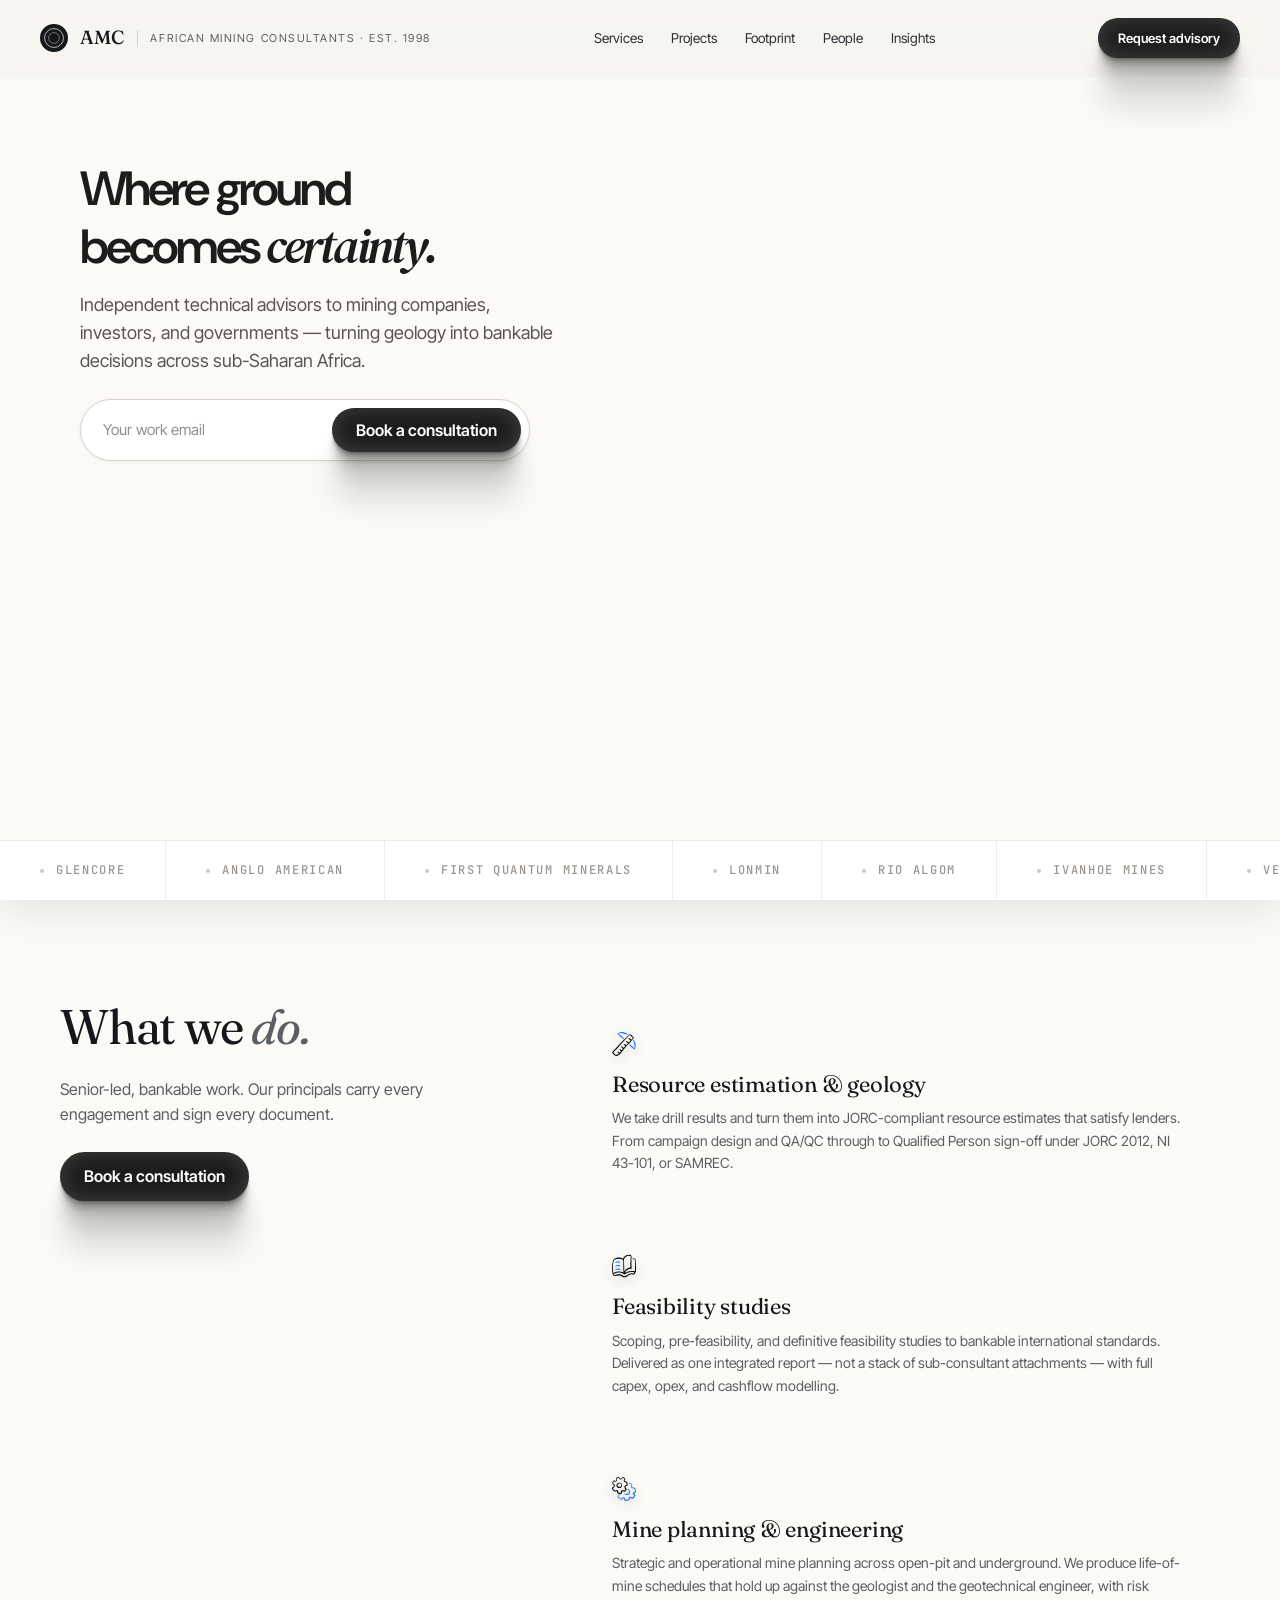
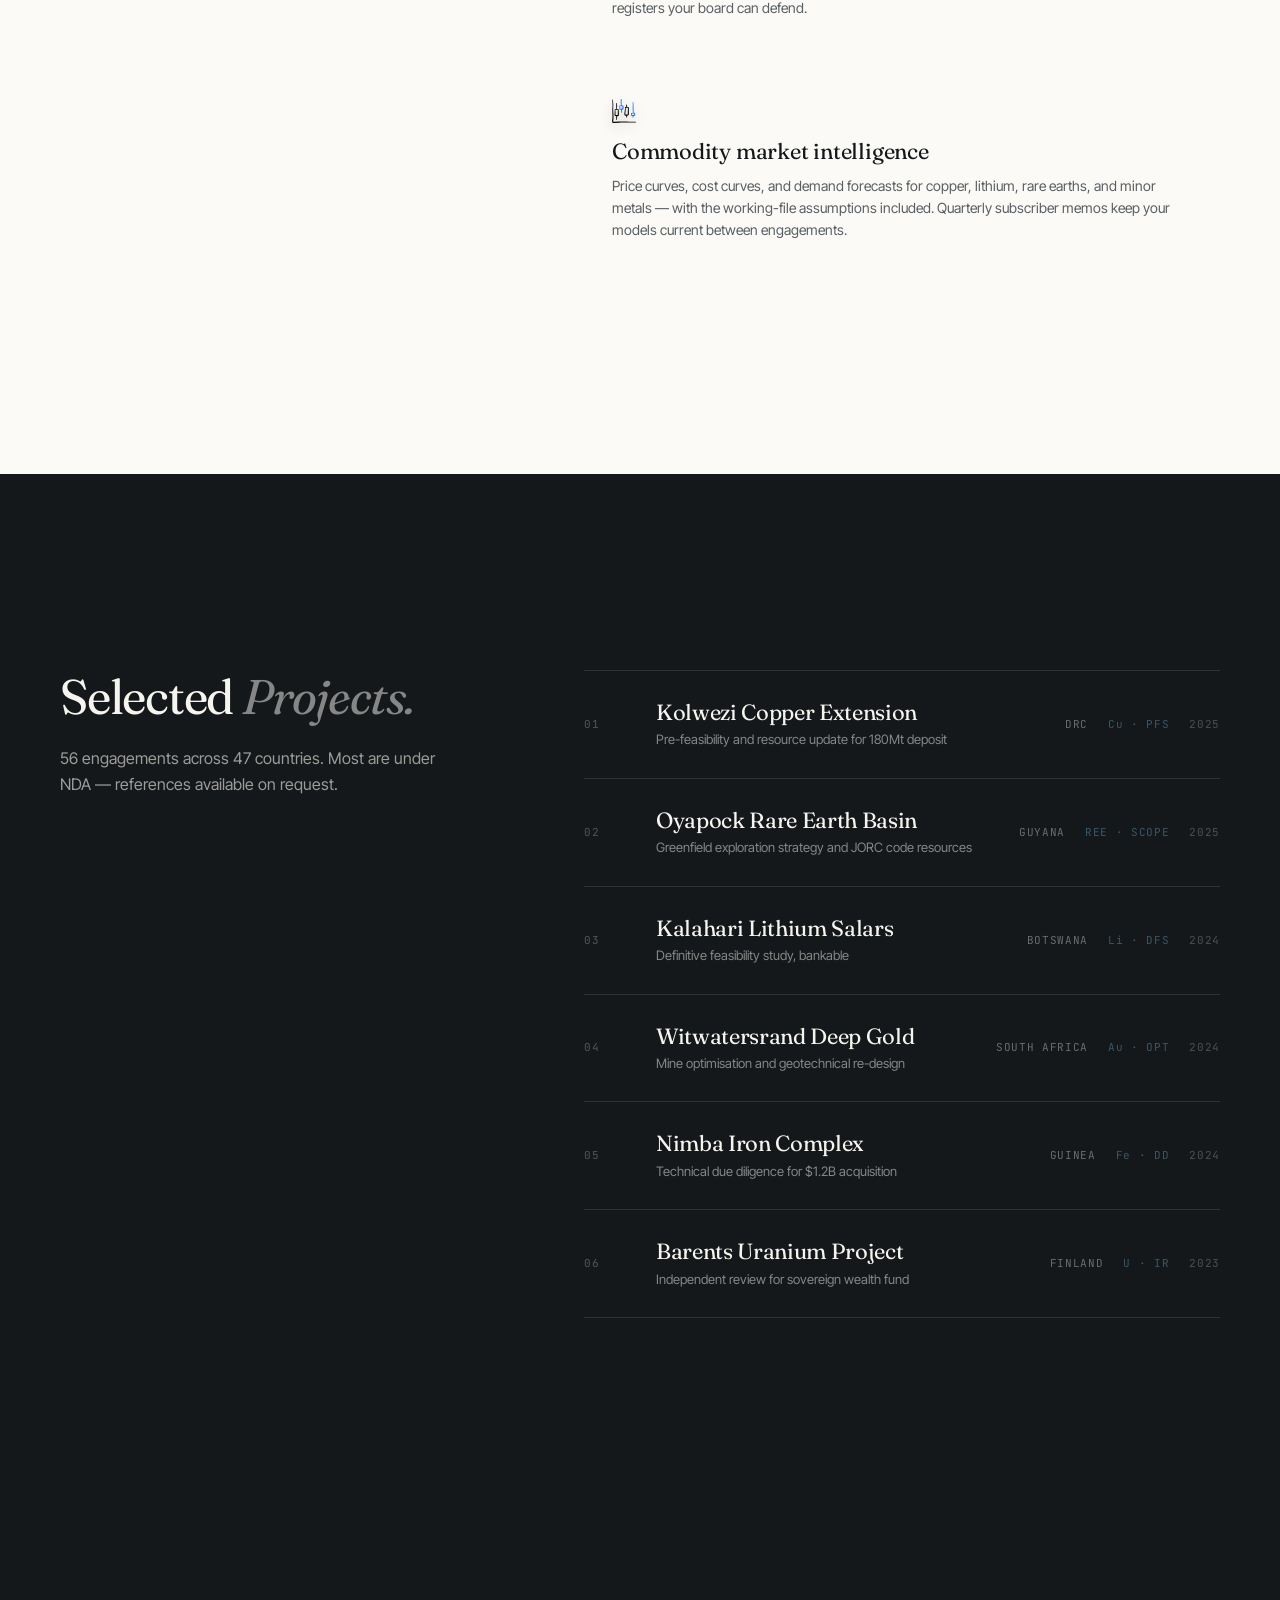
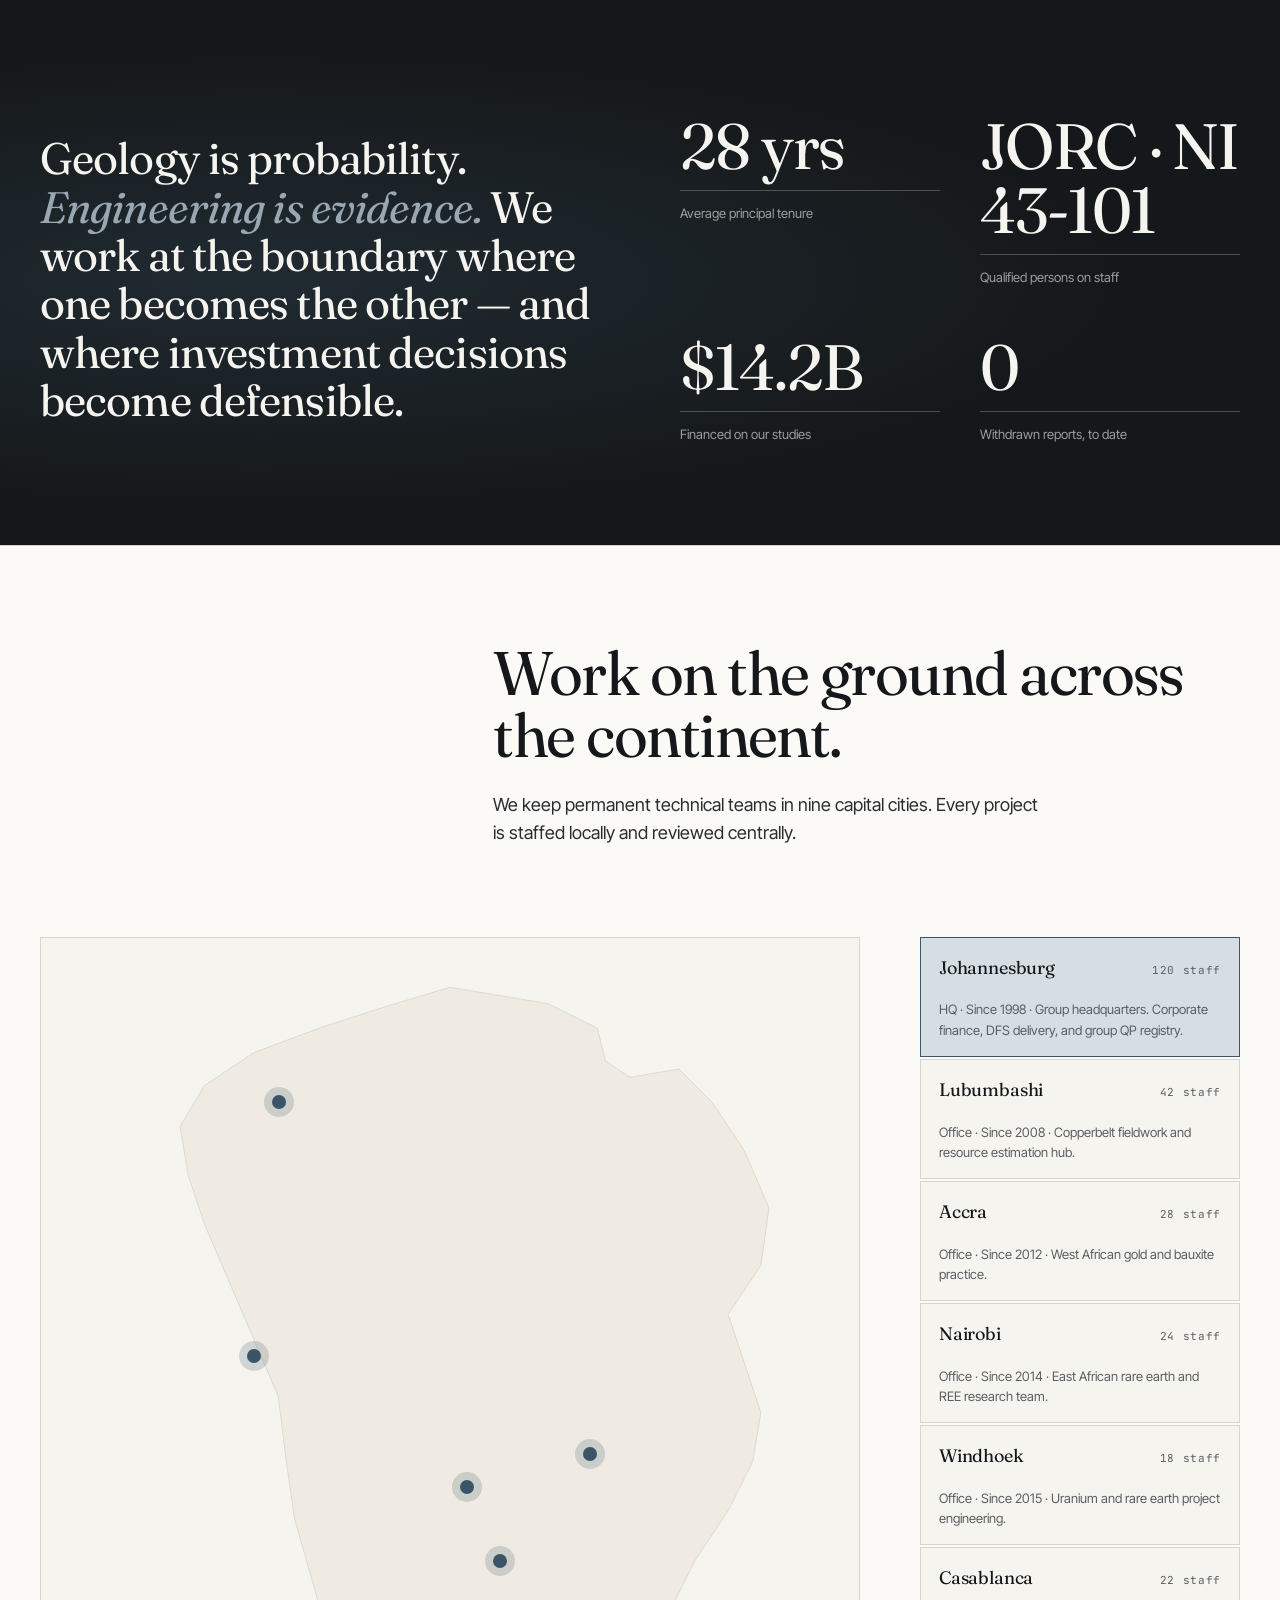
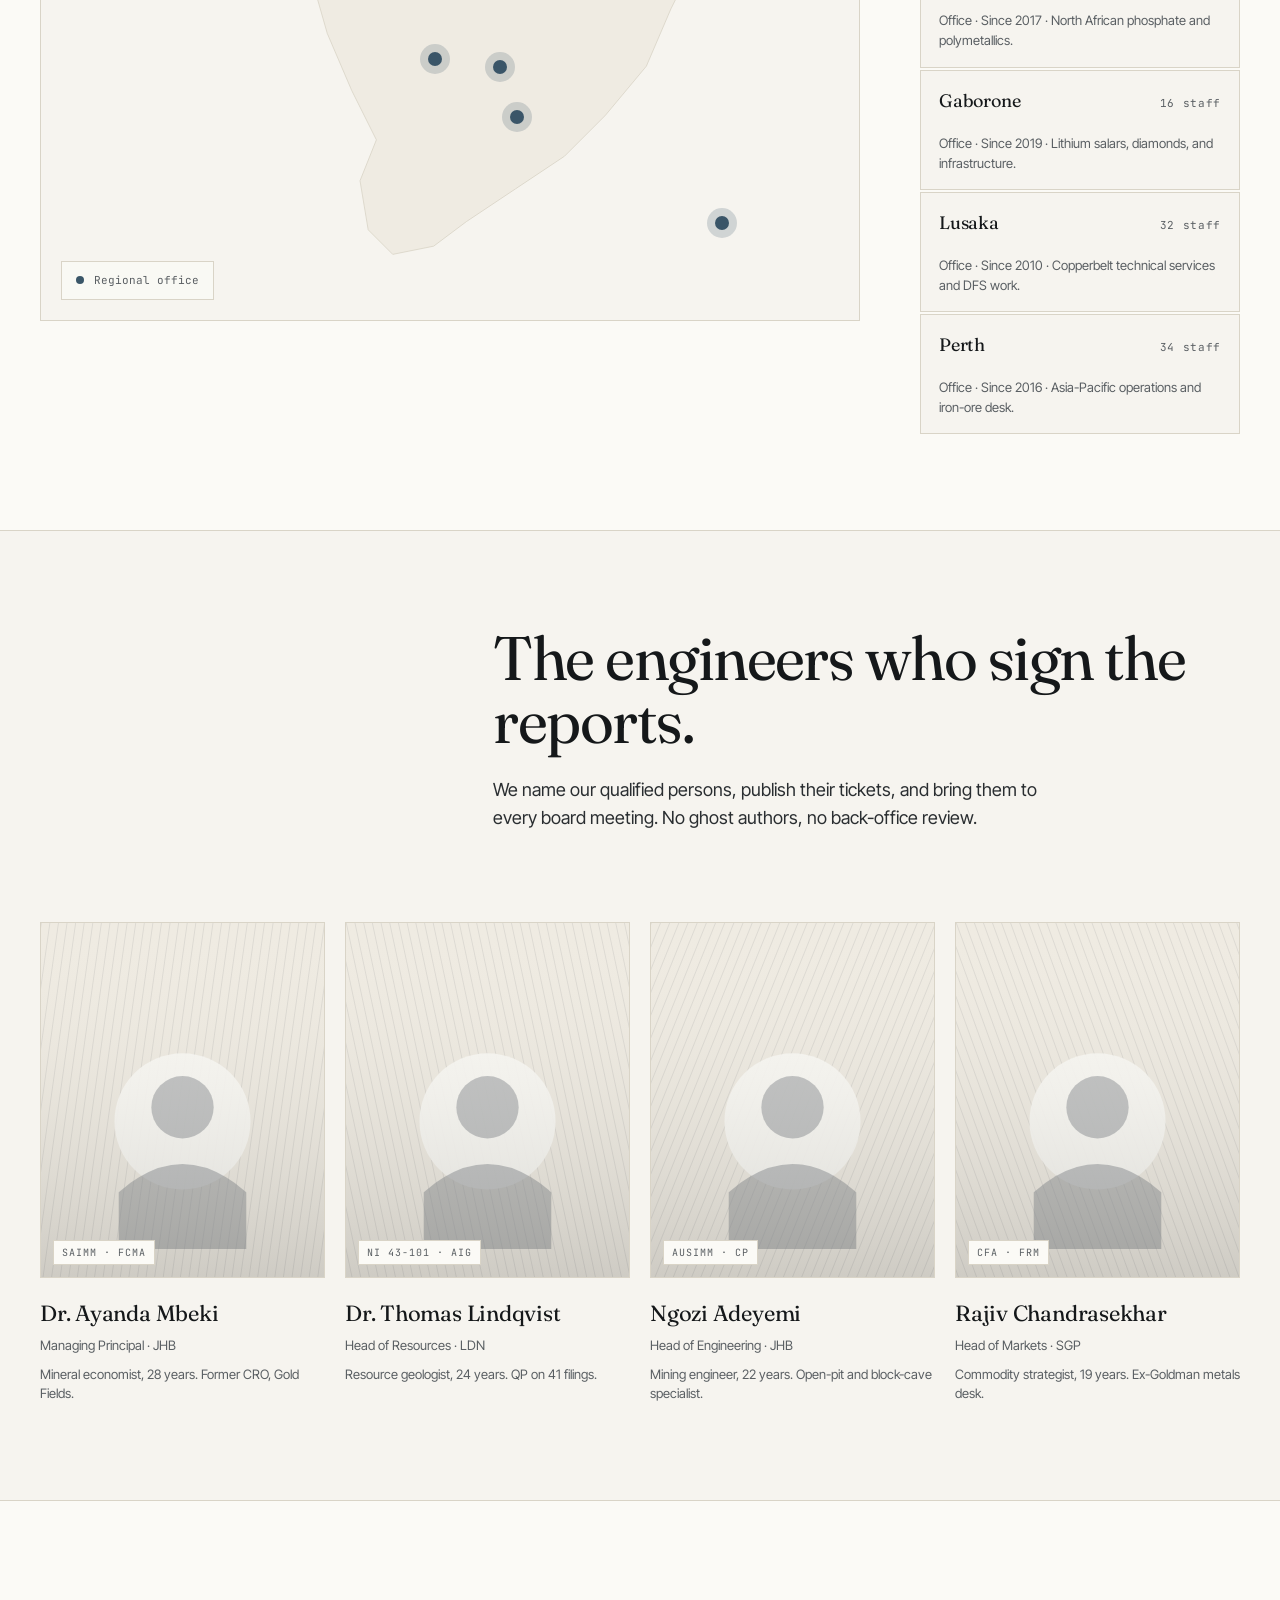
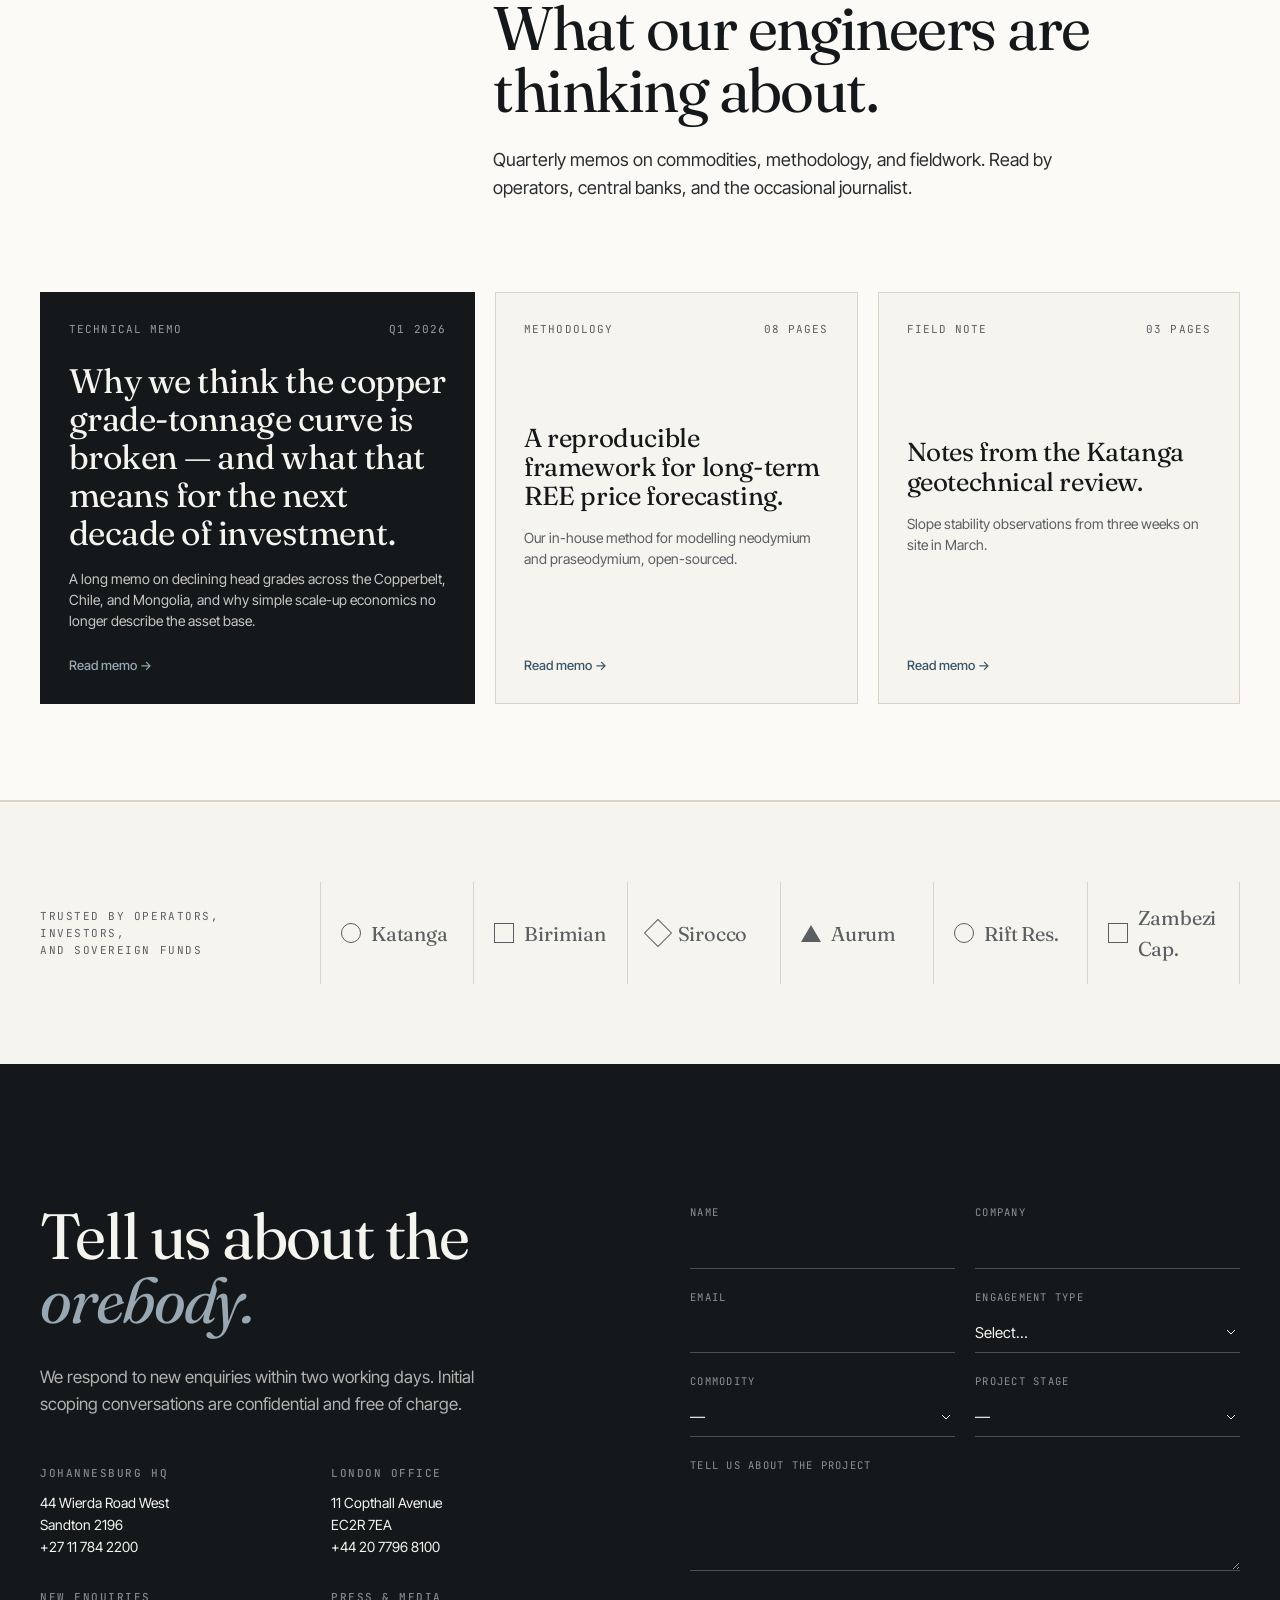
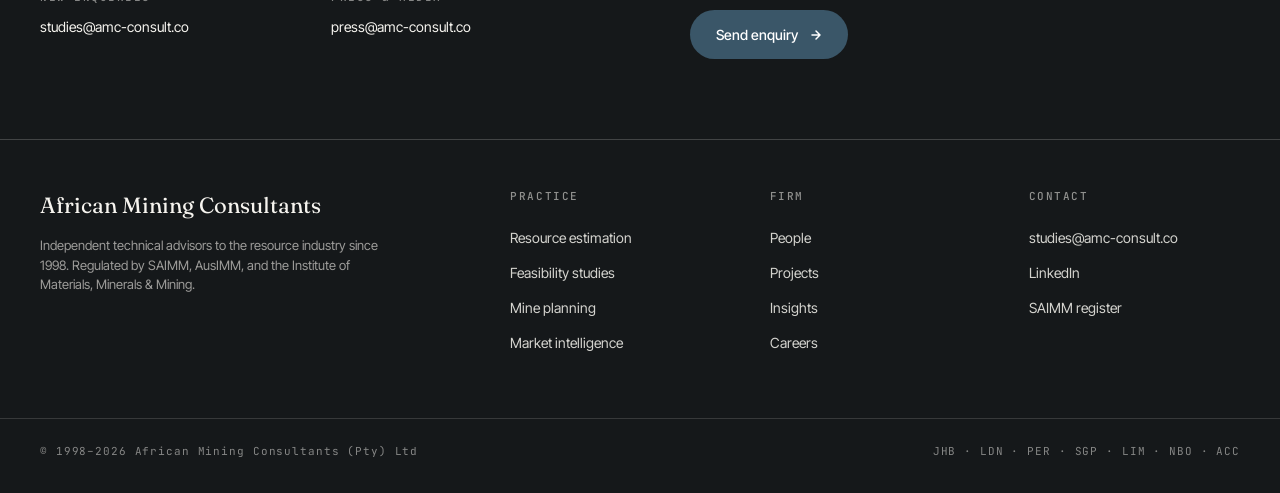
==== commit f4a3339d: "Projects section: replace card grid with clean numbered list Remove dark image thumbnails. Full-widt" ====
--- a/Clients/AMC Africa/website/index.html
+++ b/Clients/AMC Africa/website/index.html
@@ -557,28 +557,26 @@
   .cases .section-title { color: var(--bg); }
   .cases .section-lede { color: color-mix(in oklab, var(--bg) 60%, transparent); }
   .case-list {
-    display: grid; grid-template-columns: 1fr 1fr;
-    gap: 1px; background: color-mix(in oklab, var(--bg) 10%, transparent);
+    display: flex; flex-direction: column;
+    border-top: 1px solid color-mix(in oklab, var(--bg) 12%, transparent);
   }
   .case {
-    background: var(--ink); display: flex; flex-direction: column;
-    cursor: pointer; overflow: hidden; text-decoration: none; color: inherit;
-    transition: background .25s;
-  }
-  .case:hover { background: color-mix(in oklab, var(--ink) 88%, var(--bg)); }
-  .case-thumb { width: 100%; height: 160px; flex-shrink: 0; background: #2E3430; }
-  .case-body { padding: 24px; display: flex; flex-direction: column; gap: 10px; flex: 1; }
-  .case-n { font-family: var(--font-mono); font-size: 11px; color: color-mix(in oklab, var(--bg) 30%, transparent); letter-spacing: .08em; }
-  .case-name { font-family: var(--font-display); font-size: 20px; line-height: 1.2; letter-spacing: -.01em; color: var(--bg); }
-  .case-desc { font-size: 13px; color: color-mix(in oklab, var(--bg) 55%, transparent); line-height: 1.5; }
-  .case-footer {
-    display: flex; align-items: center; justify-content: space-between;
-    padding-top: 12px; border-top: 1px solid color-mix(in oklab, var(--bg) 10%, transparent);
-    margin-top: 8px;
-  }
-  .case-loc { font-family: var(--font-mono); font-size: 11px; color: color-mix(in oklab, var(--bg) 40%, transparent); letter-spacing: .06em; text-transform: uppercase; }
+    display: grid; grid-template-columns: 40px 1fr auto;
+    gap: 32px; padding: 28px 0;
+    border-bottom: 1px solid color-mix(in oklab, var(--bg) 12%, transparent);
+    align-items: center;
+    text-decoration: none; color: inherit; cursor: pointer;
+    transition: opacity .2s;
+  }
+  .case:hover { opacity: .65; }
+  .case-n { font-family: var(--font-mono); font-size: 11px; color: color-mix(in oklab, var(--bg) 28%, transparent); letter-spacing: .08em; flex-shrink: 0; }
+  .case-main { display: flex; flex-direction: column; gap: 5px; }
+  .case-name { font-family: var(--font-display); font-size: 22px; line-height: 1.2; letter-spacing: -.015em; color: var(--bg); }
+  .case-desc { font-size: 13px; color: color-mix(in oklab, var(--bg) 50%, transparent); line-height: 1.5; }
+  .case-meta { display: flex; gap: 20px; align-items: center; flex-shrink: 0; }
+  .case-loc { font-family: var(--font-mono); font-size: 11px; color: color-mix(in oklab, var(--bg) 38%, transparent); letter-spacing: .06em; text-transform: uppercase; }
   .case-tag { font-family: var(--font-mono); font-size: 11px; color: var(--accent); letter-spacing: .06em; }
-  .case-yr  { font-family: var(--font-mono); font-size: 11px; color: color-mix(in oklab, var(--bg) 28%, transparent); letter-spacing: .06em; }
+  .case-yr  { font-family: var(--font-mono); font-size: 11px; color: color-mix(in oklab, var(--bg) 25%, transparent); letter-spacing: .06em; }
 
   /* ---------- METRICS BAND ---------- */
   .metrics {
@@ -922,7 +920,8 @@
     .nav-burger { display: flex; }
     .nav-mobile-menu { display: flex; }
     .nav-inner { padding: 14px 24px; }
-    .case-list { grid-template-columns: 1fr; }
+    .case { grid-template-columns: 32px 1fr; gap: 16px; }
+    .case-meta { display: none; }
     .svc-content { grid-template-columns: 1fr; }
     .hero-meta { grid-template-columns: 1fr 1fr; }
     .metrics-grid { grid-template-columns: 1fr 1fr; }
@@ -1609,18 +1608,15 @@
 
   document.getElementById('case-list').innerHTML = data.map(function(d) {
     return '<a class="case" href="#">' +
-      '<div class="case-thumb"></div>' +
-      '<div class="case-body">' +
-        '<span class="case-n">' + d.n + '</span>' +
+      '<span class="case-n">' + d.n + '</span>' +
+      '<div class="case-main">' +
         '<div class="case-name">' + d.name + '</div>' +
         '<div class="case-desc">' + d.desc + '</div>' +
-        '<div class="case-footer">' +
-          '<span class="case-loc">' + d.loc + '</span>' +
-          '<span style="display:flex;gap:12px;align-items:center">' +
-            '<span class="case-tag">' + d.tag + '</span>' +
-            '<span class="case-yr">' + d.yr + '</span>' +
-          '</span>' +
-        '</div>' +
+      '</div>' +
+      '<div class="case-meta">' +
+        '<span class="case-loc">' + d.loc + '</span>' +
+        '<span class="case-tag">' + d.tag + '</span>' +
+        '<span class="case-yr">' + d.yr + '</span>' +
       '</div>' +
     '</a>';
   }).join('');
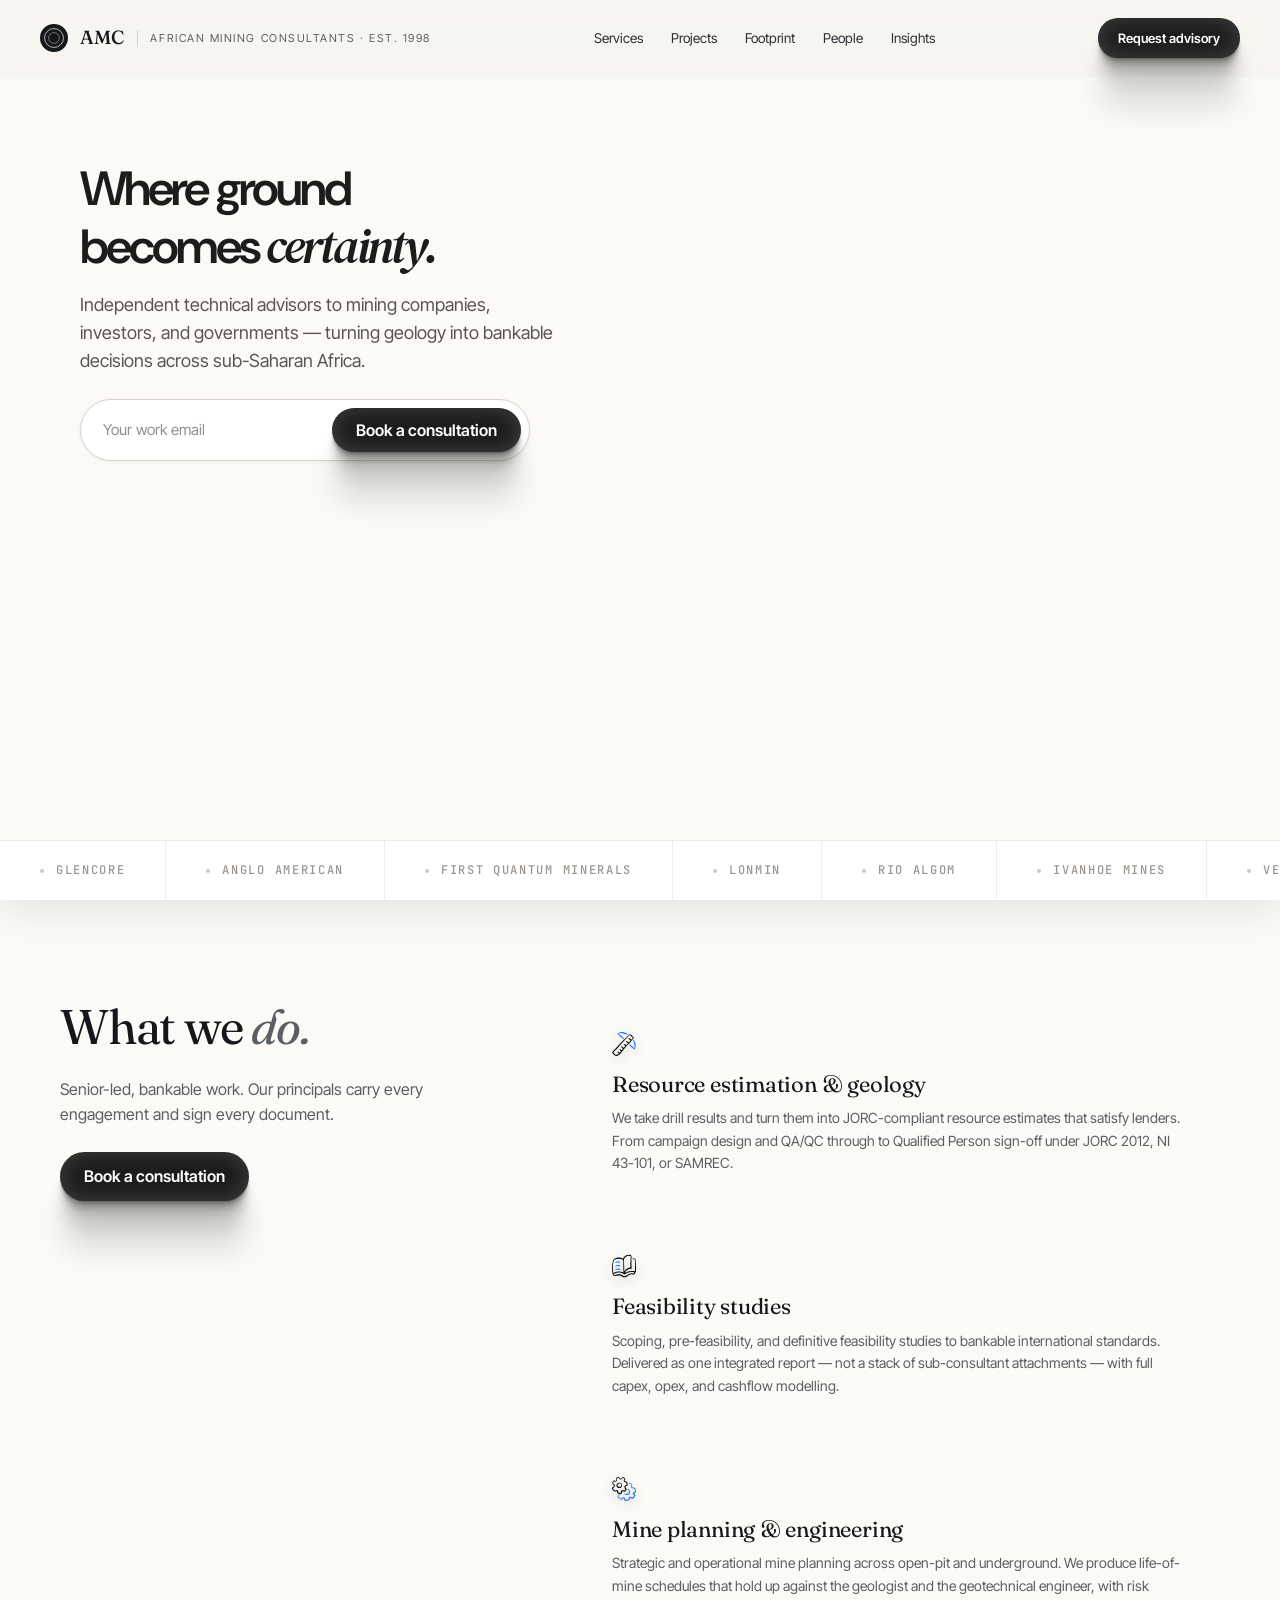
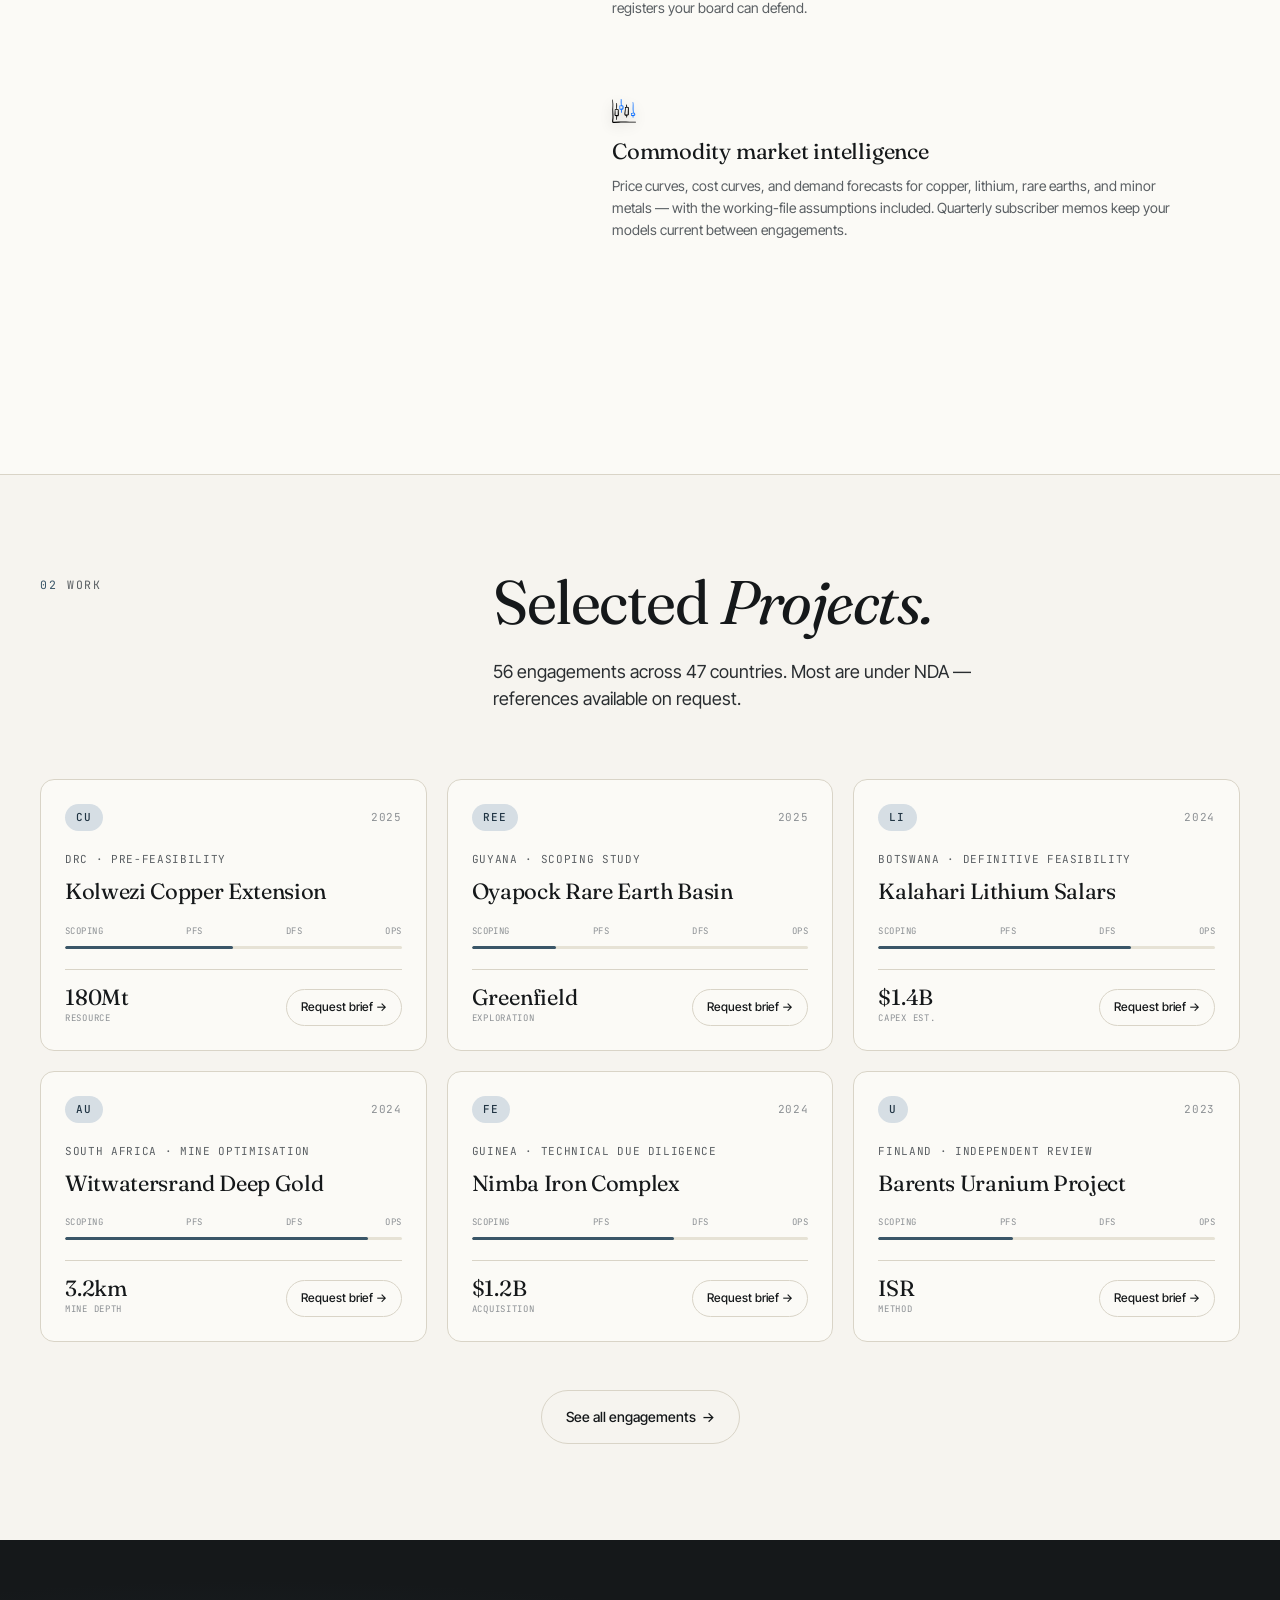
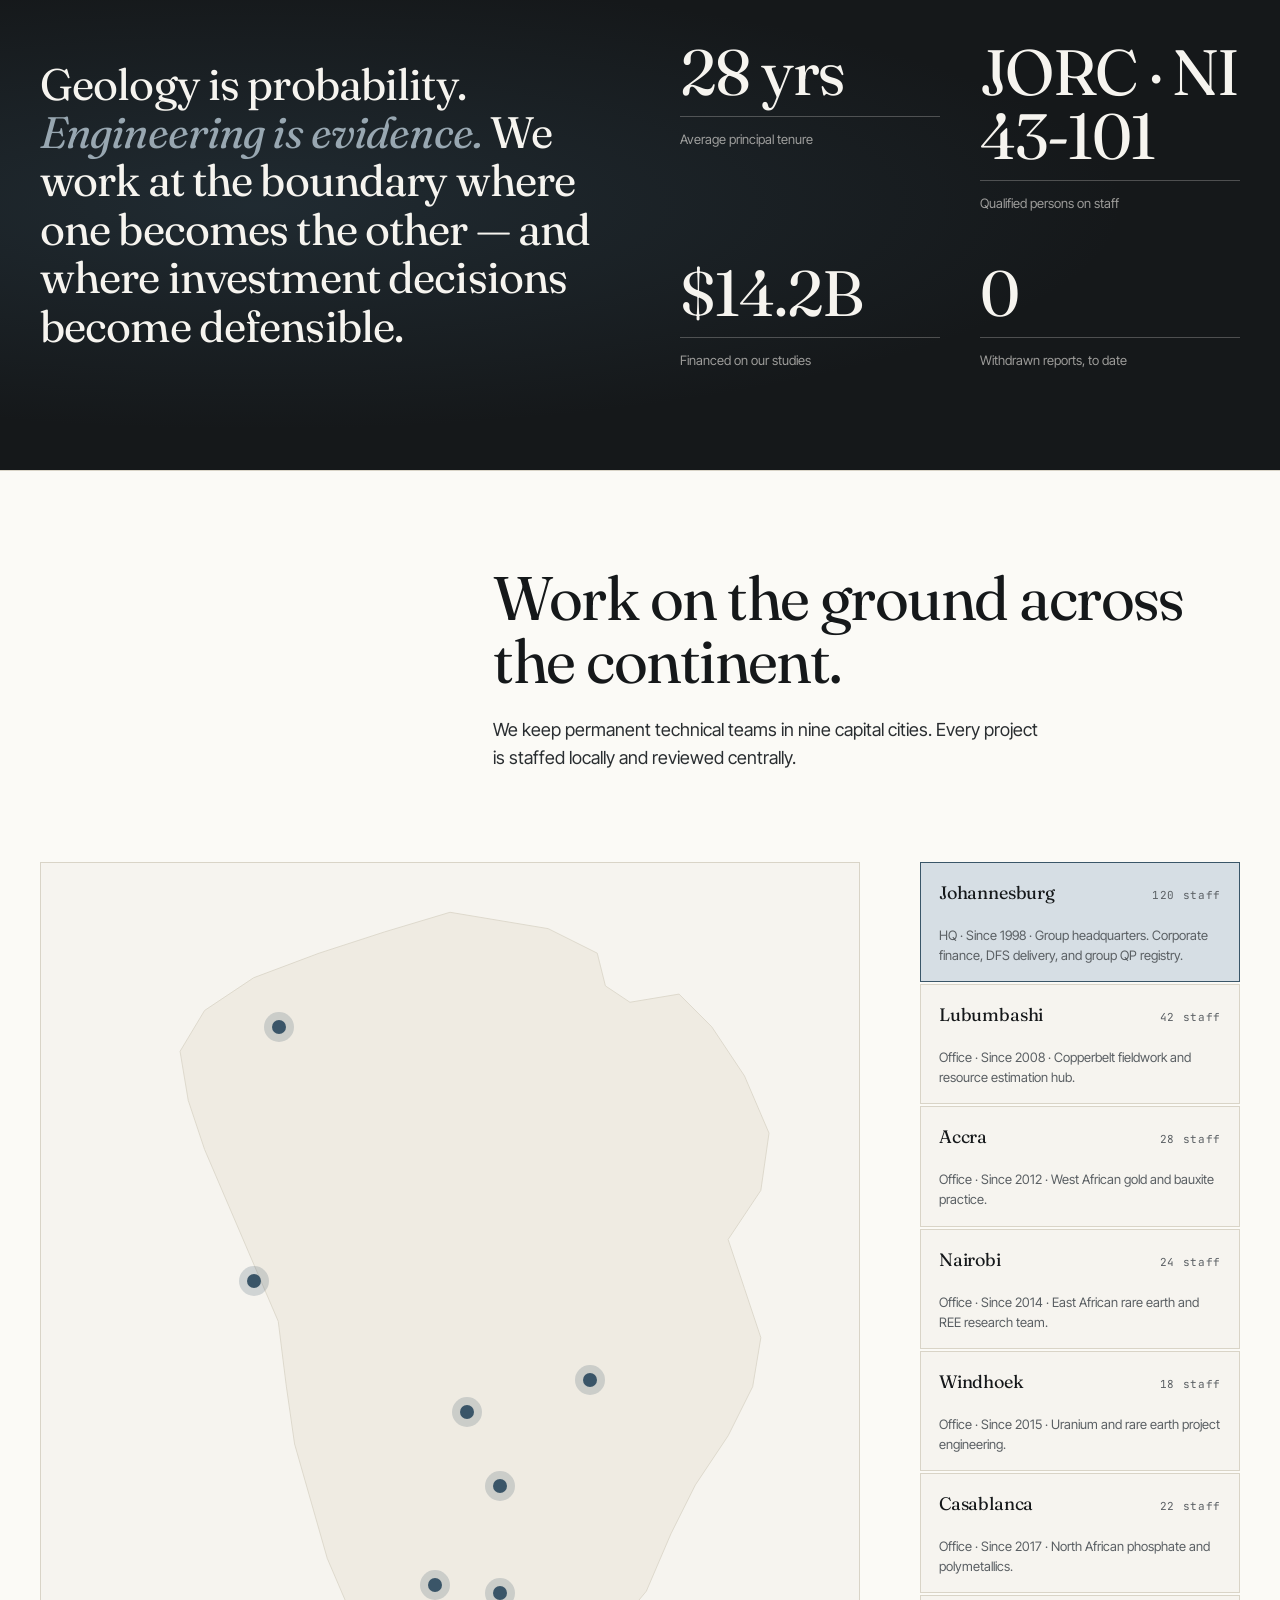
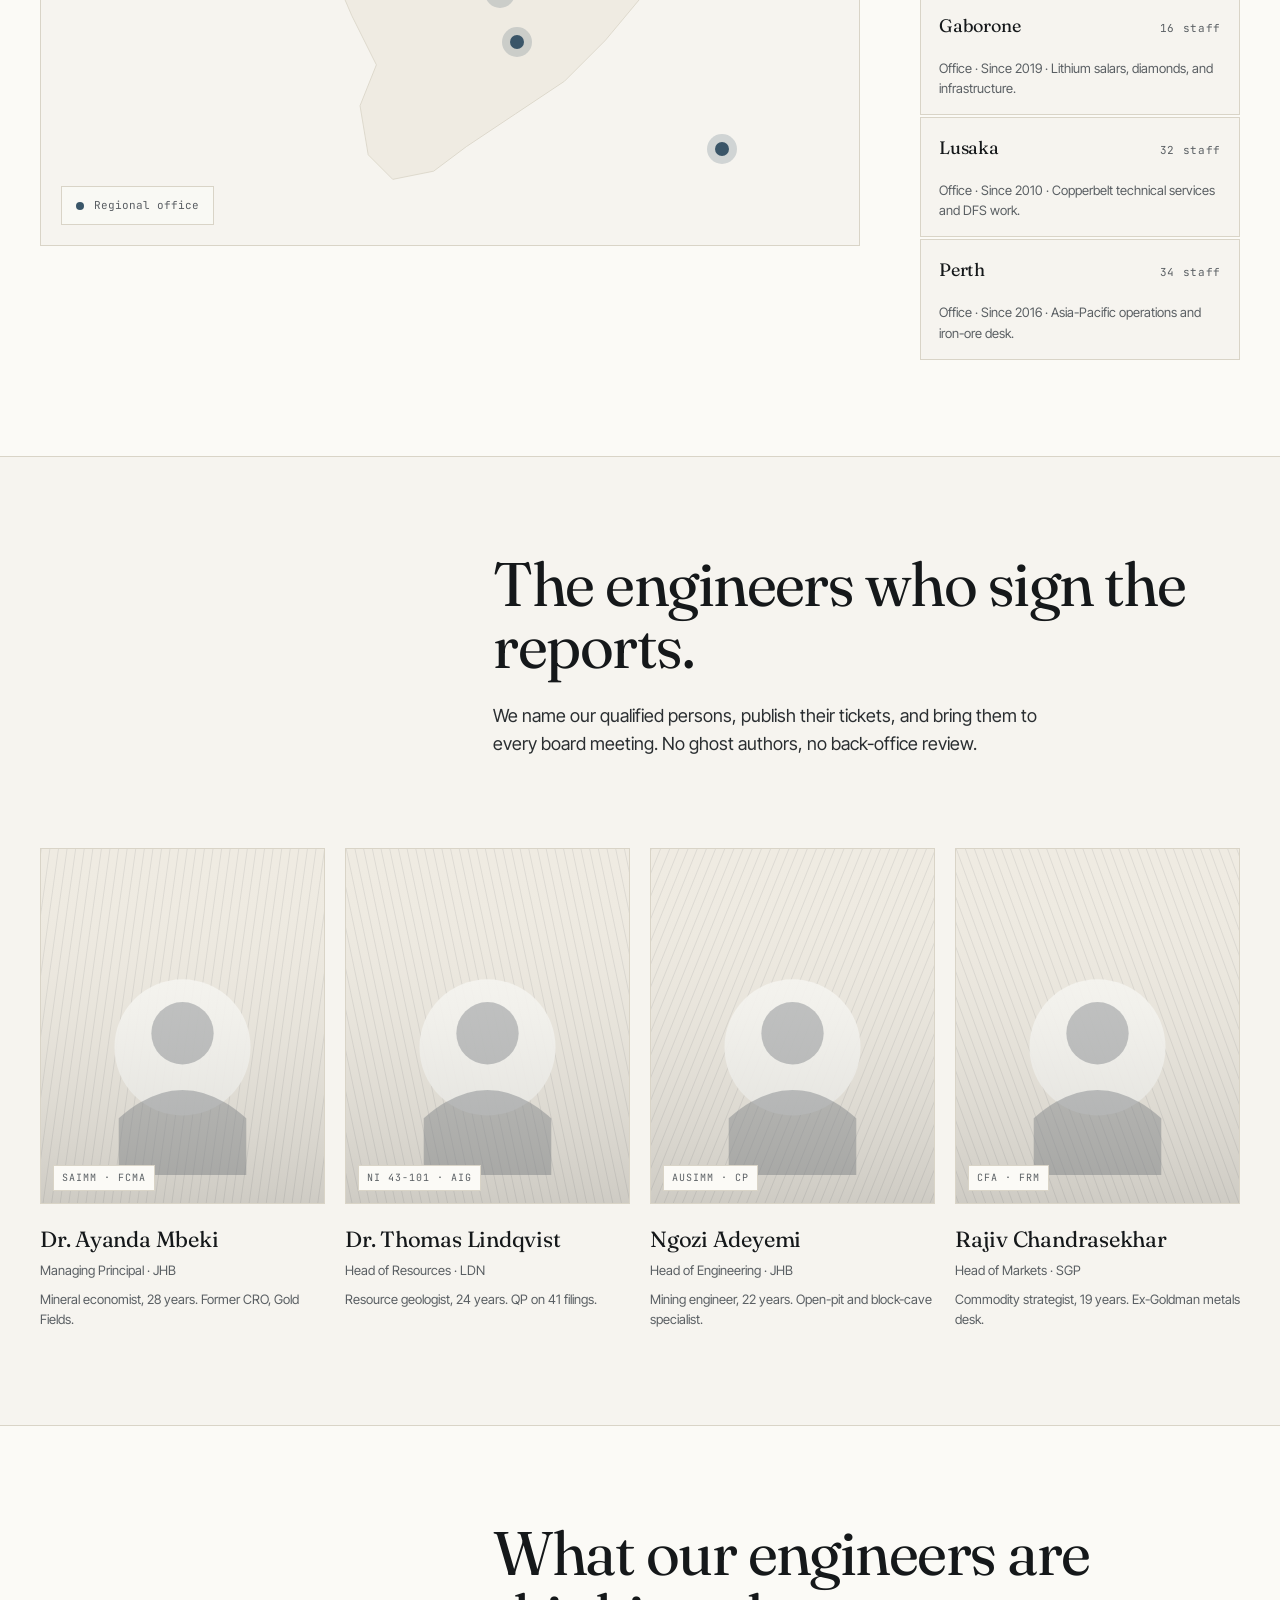
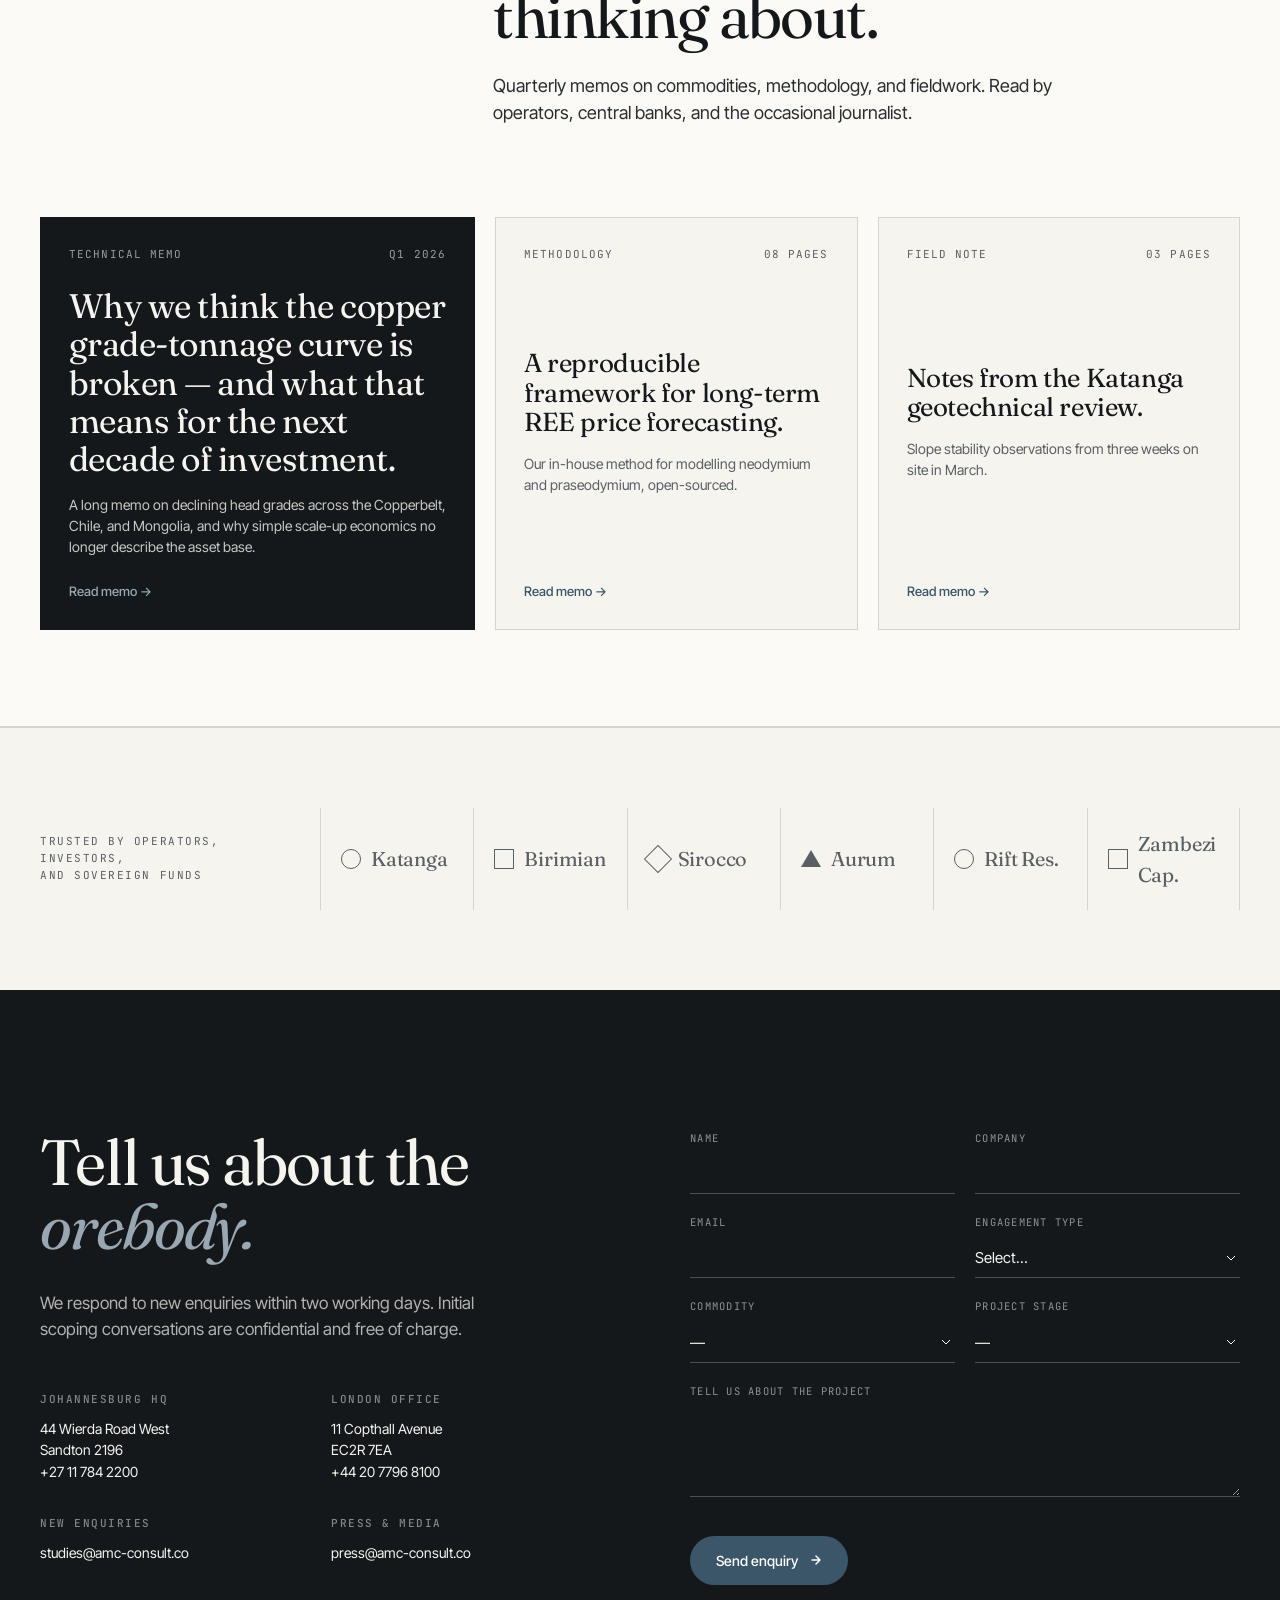
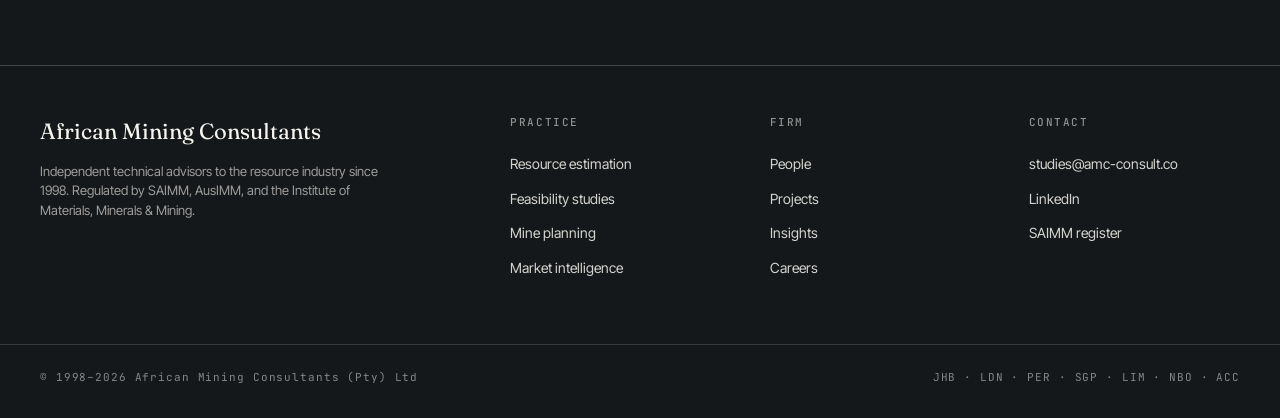
==== commit 711c606b: "Projects section: full redesign — card grid with stage progress stats 3x2 white rounded cards on lig" ====
--- a/Clients/AMC Africa/website/index.html
+++ b/Clients/AMC Africa/website/index.html
@@ -542,41 +542,51 @@
   .svc-card-asset svg { width: 100%; height: 100%; display: block; }
 
   /* ---------- CASES ---------- */
-  .cases { background: var(--ink); color: var(--bg); }
-  .cases .svc-sticky-wrap { padding: 100px 60px; }
-  .cases .svc-left h2 {
-    font-family: var(--font-display); font-weight: 400;
-    font-size: clamp(32px, 3.8vw, 54px);
-    line-height: 1.08; letter-spacing: -.025em;
-    margin: 0; color: var(--bg);
-  }
-  .cases .svc-left h2 em { font-style: italic; color: color-mix(in oklab, var(--bg) 50%, transparent); }
-  .cases .svc-left p { color: color-mix(in oklab, var(--bg) 60%, transparent); max-width: 380px; }
-  .cases .section-label { color: color-mix(in oklab, var(--bg) 45%, transparent); }
-  .cases .section-label .n { color: var(--accent); }
-  .cases .section-title { color: var(--bg); }
-  .cases .section-lede { color: color-mix(in oklab, var(--bg) 60%, transparent); }
-  .case-list {
+  .cases { background: var(--bg); border-top: 1px solid var(--line); }
+  .cases .section-head { margin-bottom: 48px; }
+  .case-grid { display: grid; grid-template-columns: repeat(3,1fr); gap: 20px; }
+  .case-card {
+    background: var(--paper); border: 1px solid var(--line);
+    border-radius: 14px; padding: 24px;
     display: flex; flex-direction: column;
-    border-top: 1px solid color-mix(in oklab, var(--bg) 12%, transparent);
-  }
-  .case {
-    display: grid; grid-template-columns: 40px 1fr auto;
-    gap: 32px; padding: 28px 0;
-    border-bottom: 1px solid color-mix(in oklab, var(--bg) 12%, transparent);
-    align-items: center;
     text-decoration: none; color: inherit; cursor: pointer;
-    transition: opacity .2s;
-  }
-  .case:hover { opacity: .65; }
-  .case-n { font-family: var(--font-mono); font-size: 11px; color: color-mix(in oklab, var(--bg) 28%, transparent); letter-spacing: .08em; flex-shrink: 0; }
-  .case-main { display: flex; flex-direction: column; gap: 5px; }
-  .case-name { font-family: var(--font-display); font-size: 22px; line-height: 1.2; letter-spacing: -.015em; color: var(--bg); }
-  .case-desc { font-size: 13px; color: color-mix(in oklab, var(--bg) 50%, transparent); line-height: 1.5; }
-  .case-meta { display: flex; gap: 20px; align-items: center; flex-shrink: 0; }
-  .case-loc { font-family: var(--font-mono); font-size: 11px; color: color-mix(in oklab, var(--bg) 38%, transparent); letter-spacing: .06em; text-transform: uppercase; }
-  .case-tag { font-family: var(--font-mono); font-size: 11px; color: var(--accent); letter-spacing: .06em; }
-  .case-yr  { font-family: var(--font-mono); font-size: 11px; color: color-mix(in oklab, var(--bg) 25%, transparent); letter-spacing: .06em; }
+    transition: border-color .2s, transform .25s, box-shadow .25s;
+  }
+  .case-card:hover { border-color: var(--ink); transform: translateY(-3px); box-shadow: 0 12px 32px rgba(0,0,0,.08); }
+  .case-card-top { display: flex; justify-content: space-between; align-items: center; margin-bottom: 20px; }
+  .case-com {
+    font-family: var(--font-mono); font-size: 11px; font-weight: 500;
+    letter-spacing: .1em; text-transform: uppercase;
+    color: var(--accent-ink); background: var(--accent-soft);
+    padding: 5px 11px; border-radius: 999px;
+  }
+  .case-yr { font-family: var(--font-mono); font-size: 11px; color: var(--ink-4); letter-spacing: .06em; }
+  .case-loc-type { font-family: var(--font-mono); font-size: 11px; color: var(--ink-3); letter-spacing: .06em; text-transform: uppercase; margin-bottom: 10px; }
+  .case-name { font-family: var(--font-display); font-size: 22px; line-height: 1.2; letter-spacing: -.015em; color: var(--ink); margin-bottom: 20px; flex: 1; }
+  .case-stage { margin-bottom: 20px; }
+  .case-stage-labels {
+    display: flex; justify-content: space-between;
+    font-family: var(--font-mono); font-size: 9px;
+    color: var(--ink-4); letter-spacing: .05em; text-transform: uppercase;
+    margin-bottom: 7px;
+  }
+  .case-stage-bar { height: 3px; background: var(--line-2); border-radius: 999px; overflow: hidden; }
+  .case-stage-fill { height: 100%; background: var(--accent); border-radius: 999px; }
+  .case-bottom {
+    display: flex; justify-content: space-between; align-items: flex-end;
+    padding-top: 16px; border-top: 1px solid var(--line);
+  }
+  .case-stat-num { font-family: var(--font-display); font-size: 22px; letter-spacing: -.01em; color: var(--ink); line-height: 1; }
+  .case-stat-lbl { font-family: var(--font-mono); font-size: 9px; color: var(--ink-4); letter-spacing: .08em; text-transform: uppercase; margin-top: 4px; }
+  .case-cta {
+    display: inline-flex; align-items: center; gap: 6px;
+    font-size: 12px; font-weight: 500; color: var(--ink);
+    padding: 8px 14px; border: 1px solid var(--line); border-radius: 999px;
+    transition: background .2s, border-color .2s, color .2s;
+    white-space: nowrap; flex-shrink: 0;
+  }
+  .case-card:hover .case-cta { background: var(--ink); color: var(--bg); border-color: var(--ink); }
+  .cases-foot { margin-top: 48px; display: flex; justify-content: center; }
 
   /* ---------- METRICS BAND ---------- */
   .metrics {
@@ -920,8 +930,7 @@
     .nav-burger { display: flex; }
     .nav-mobile-menu { display: flex; }
     .nav-inner { padding: 14px 24px; }
-    .case { grid-template-columns: 32px 1fr; gap: 16px; }
-    .case-meta { display: none; }
+    .case-grid { grid-template-columns: 1fr; }
     .svc-content { grid-template-columns: 1fr; }
     .hero-meta { grid-template-columns: 1fr 1fr; }
     .metrics-grid { grid-template-columns: 1fr 1fr; }
@@ -1060,13 +1069,17 @@
 
 <!-- =========== CASES =========== -->
 <section class="cases" id="cases" data-screen-label="Projects">
-  <div class="svc-sticky-wrap">
-    <div class="svc-left reveal">
-      <h2>Selected <em>Projects.</em></h2>
-      <p>56 engagements across 47 countries. Most are under NDA — references available on request.</p>
-    </div>
-    <div class="svc-right">
-      <div class="case-list reveal" id="case-list"></div>
+  <div class="wrap">
+    <div class="section-head reveal">
+      <div><span class="section-label"><span class="n">02</span> Work</span></div>
+      <div>
+        <h2 class="section-title">Selected <em>Projects.</em></h2>
+        <p class="section-lede">56 engagements across 47 countries. Most are under NDA — references available on request.</p>
+      </div>
+    </div>
+    <div class="case-grid reveal" id="case-list"></div>
+    <div class="cases-foot reveal">
+      <a href="#contact" class="btn btn-ghost">See all engagements &nbsp;&rarr;</a>
     </div>
   </div>
 </section>
@@ -1598,25 +1611,29 @@
 /* ---------- 6) Cases ---------- */
 (function cases() {
   const data = [
-    { n:'01', name:'Kolwezi Copper Extension',  desc:'Pre-feasibility and resource update for 180Mt deposit',   loc:'DRC',          yr:'2025', tag:'Cu · PFS',    com:'cu'  },
-    { n:'02', name:'Oyapock Rare Earth Basin',  desc:'Greenfield exploration strategy and JORC code resources', loc:'Guyana',       yr:'2025', tag:'REE · SCOPE', com:'ree' },
-    { n:'03', name:'Kalahari Lithium Salars',   desc:'Definitive feasibility study, bankable',                  loc:'Botswana',     yr:'2024', tag:'Li · DFS',    com:'li'  },
-    { n:'04', name:'Witwatersrand Deep Gold',   desc:'Mine optimisation and geotechnical re-design',            loc:'South Africa', yr:'2024', tag:'Au · OPT',    com:'au'  },
-    { n:'05', name:'Nimba Iron Complex',        desc:'Technical due diligence for $1.2B acquisition',           loc:'Guinea',       yr:'2024', tag:'Fe · DD',     com:'fe'  },
-    { n:'06', name:'Barents Uranium Project',   desc:'Independent review for sovereign wealth fund',            loc:'Finland',      yr:'2023', tag:'U · IR',      com:'u'   }
+    { name:'Kolwezi Copper Extension',  loc:'DRC',          type:'Pre-feasibility',        yr:'2025', com:'Cu',  stage:50, stat:'180Mt',  statLbl:'Resource' },
+    { name:'Oyapock Rare Earth Basin',  loc:'Guyana',       type:'Scoping study',          yr:'2025', com:'REE', stage:25, stat:'Greenfield', statLbl:'Exploration' },
+    { name:'Kalahari Lithium Salars',   loc:'Botswana',     type:'Definitive feasibility', yr:'2024', com:'Li',  stage:75, stat:'$1.4B',  statLbl:'Capex est.' },
+    { name:'Witwatersrand Deep Gold',   loc:'South Africa', type:'Mine optimisation',      yr:'2024', com:'Au',  stage:90, stat:'3.2km',  statLbl:'Mine depth' },
+    { name:'Nimba Iron Complex',        loc:'Guinea',       type:'Technical due diligence',yr:'2024', com:'Fe',  stage:60, stat:'$1.2B',  statLbl:'Acquisition' },
+    { name:'Barents Uranium Project',   loc:'Finland',      type:'Independent review',     yr:'2023', com:'U',   stage:40, stat:'ISR',    statLbl:'Method' }
   ];
 
   document.getElementById('case-list').innerHTML = data.map(function(d) {
-    return '<a class="case" href="#">' +
-      '<span class="case-n">' + d.n + '</span>' +
-      '<div class="case-main">' +
-        '<div class="case-name">' + d.name + '</div>' +
-        '<div class="case-desc">' + d.desc + '</div>' +
+    return '<a class="case-card" href="#">' +
+      '<div class="case-card-top">' +
+        '<span class="case-com">' + d.com + '</span>' +
+        '<span class="case-yr">' + d.yr + '</span>' +
       '</div>' +
-      '<div class="case-meta">' +
-        '<span class="case-loc">' + d.loc + '</span>' +
-        '<span class="case-tag">' + d.tag + '</span>' +
-        '<span class="case-yr">' + d.yr + '</span>' +
+      '<div class="case-loc-type">' + d.loc + ' &middot; ' + d.type + '</div>' +
+      '<div class="case-name">' + d.name + '</div>' +
+      '<div class="case-stage">' +
+        '<div class="case-stage-labels"><span>Scoping</span><span>PFS</span><span>DFS</span><span>Ops</span></div>' +
+        '<div class="case-stage-bar"><div class="case-stage-fill" style="width:' + d.stage + '%"></div></div>' +
+      '</div>' +
+      '<div class="case-bottom">' +
+        '<div><div class="case-stat-num">' + d.stat + '</div><div class="case-stat-lbl">' + d.statLbl + '</div></div>' +
+        '<span class="case-cta">Request brief &rarr;</span>' +
       '</div>' +
     '</a>';
   }).join('');
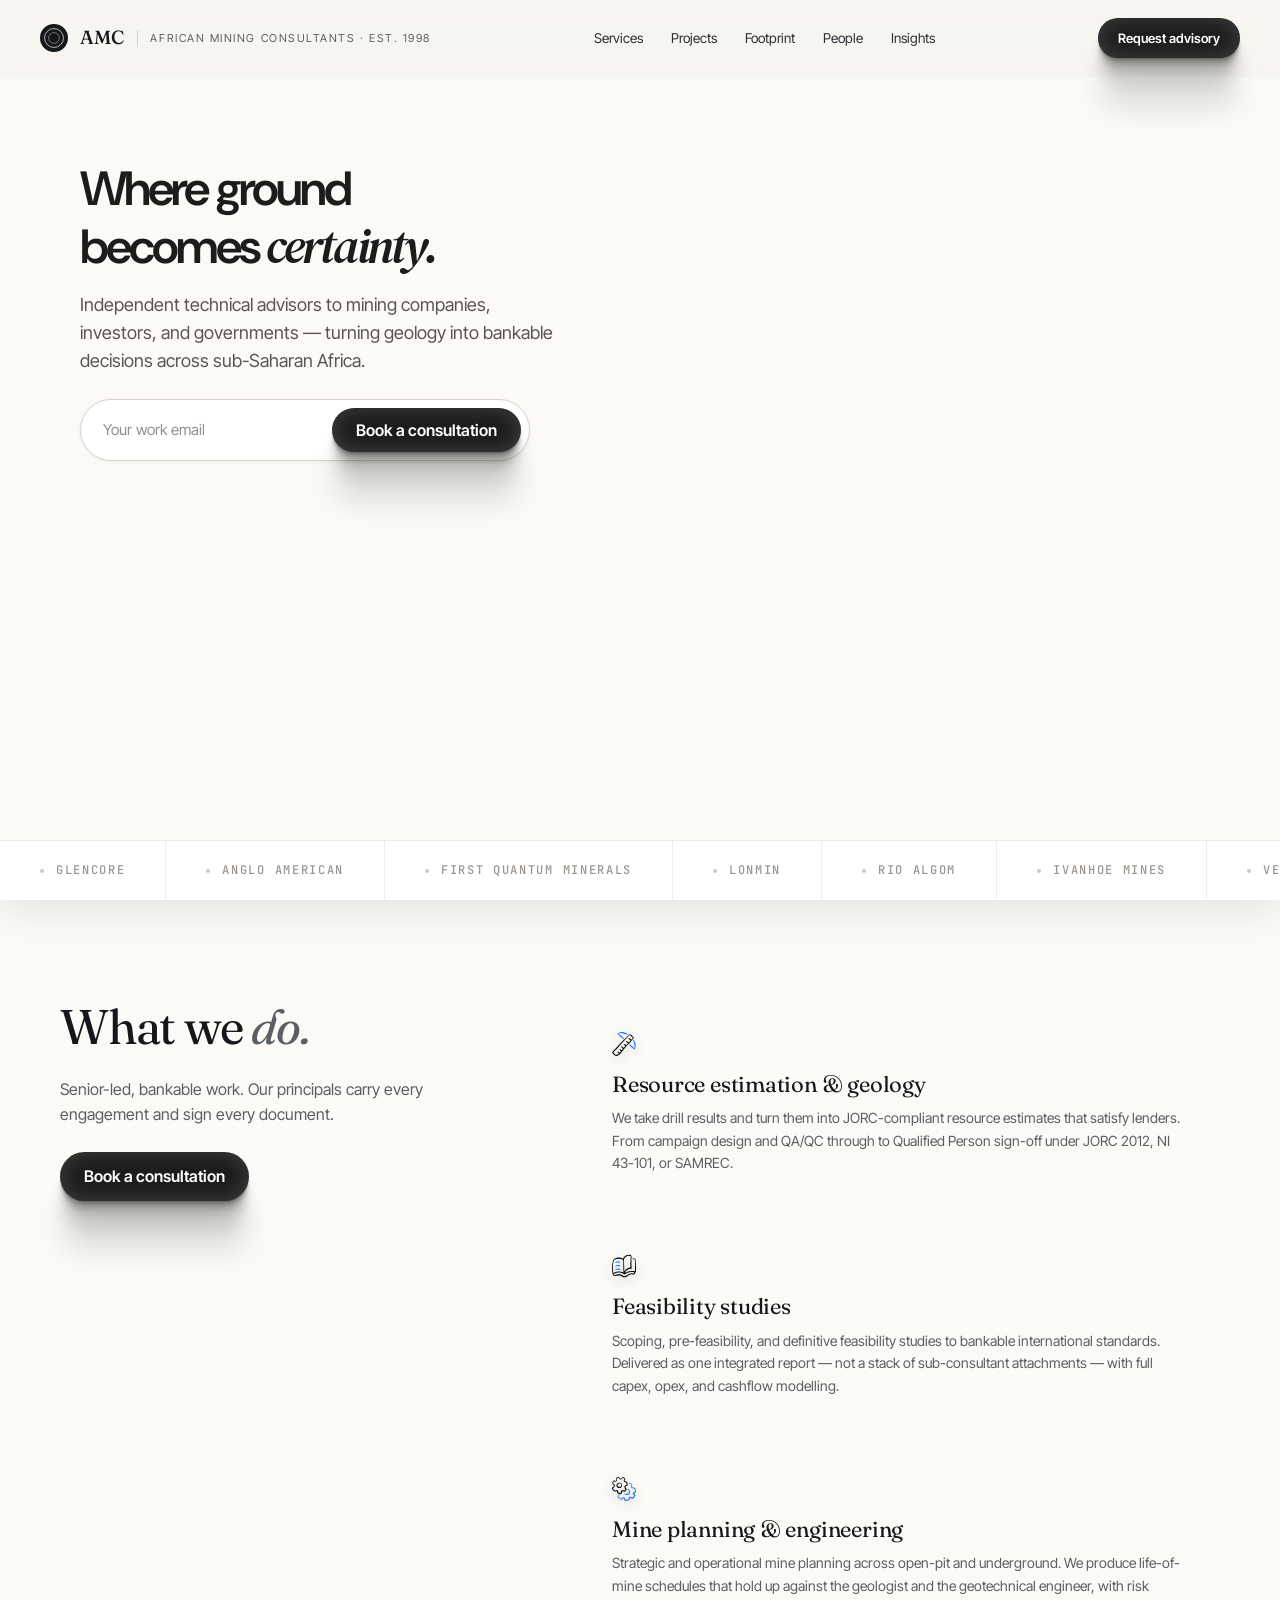
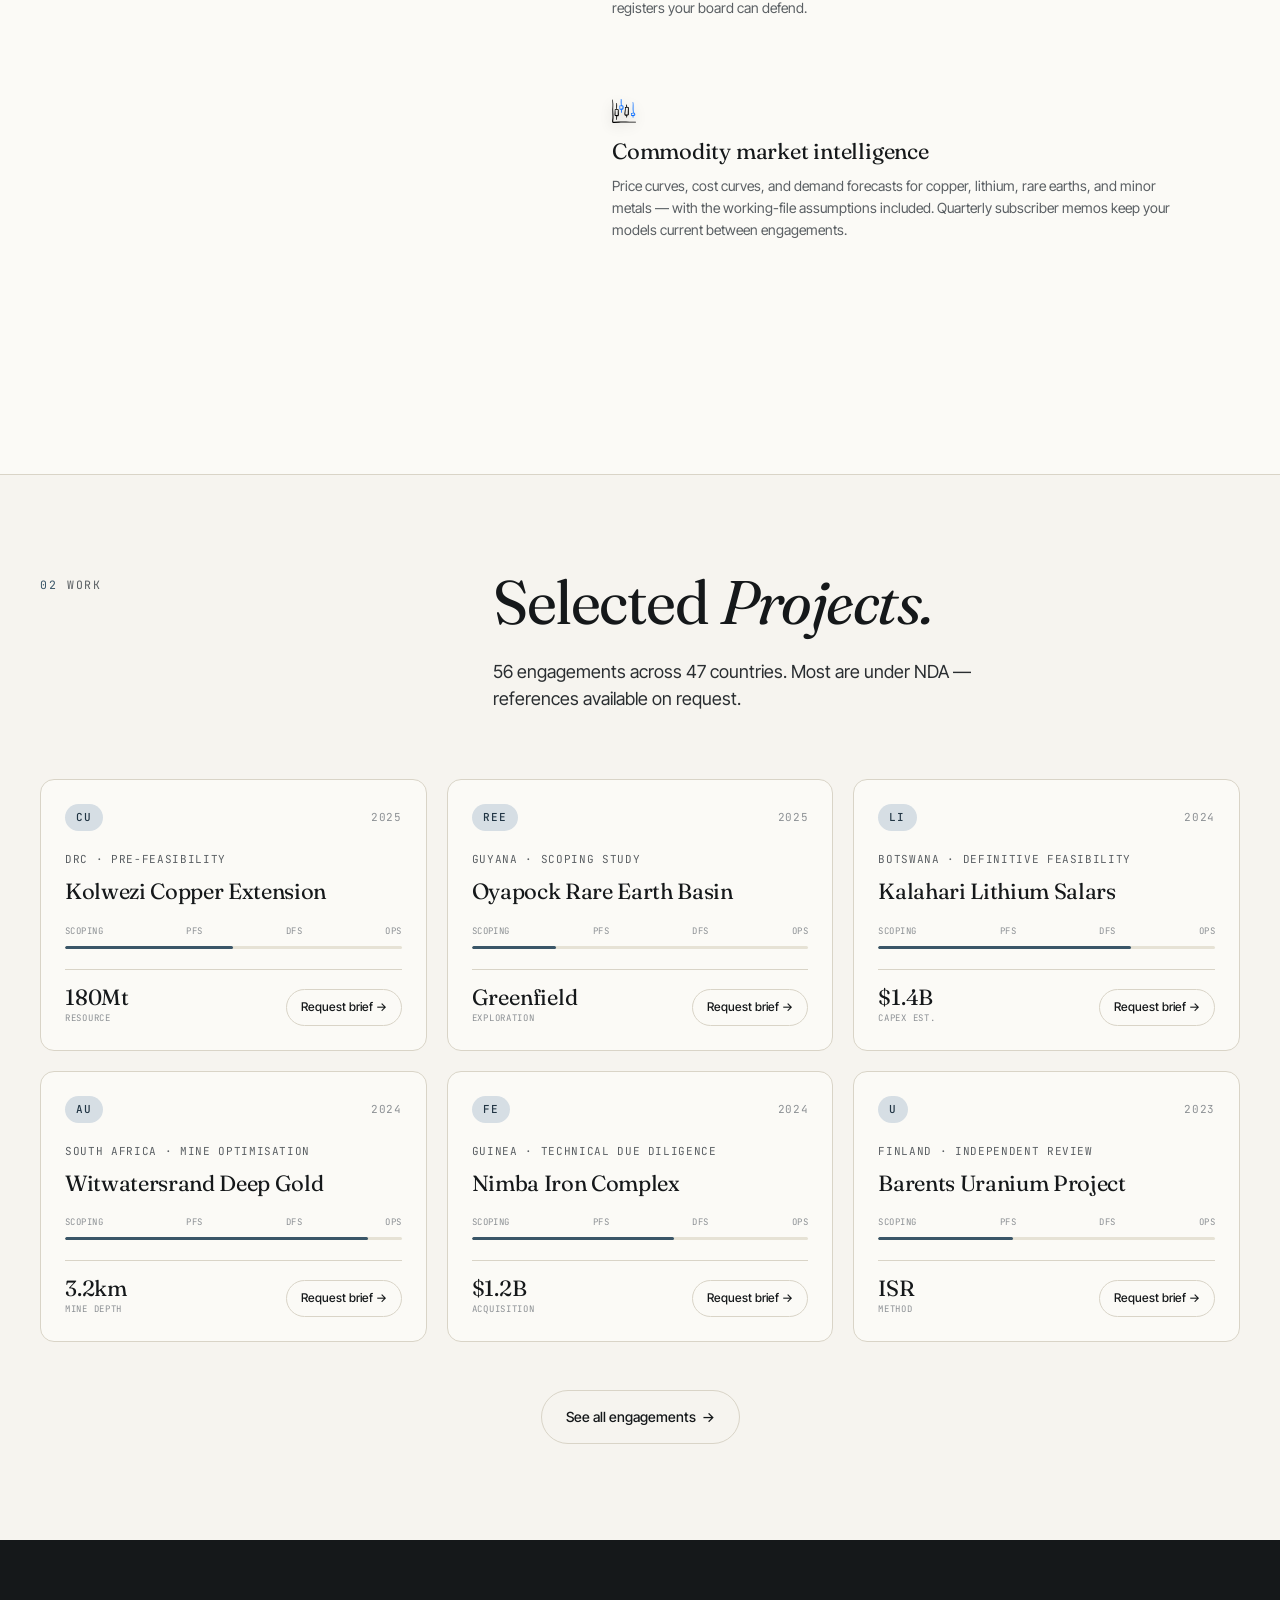
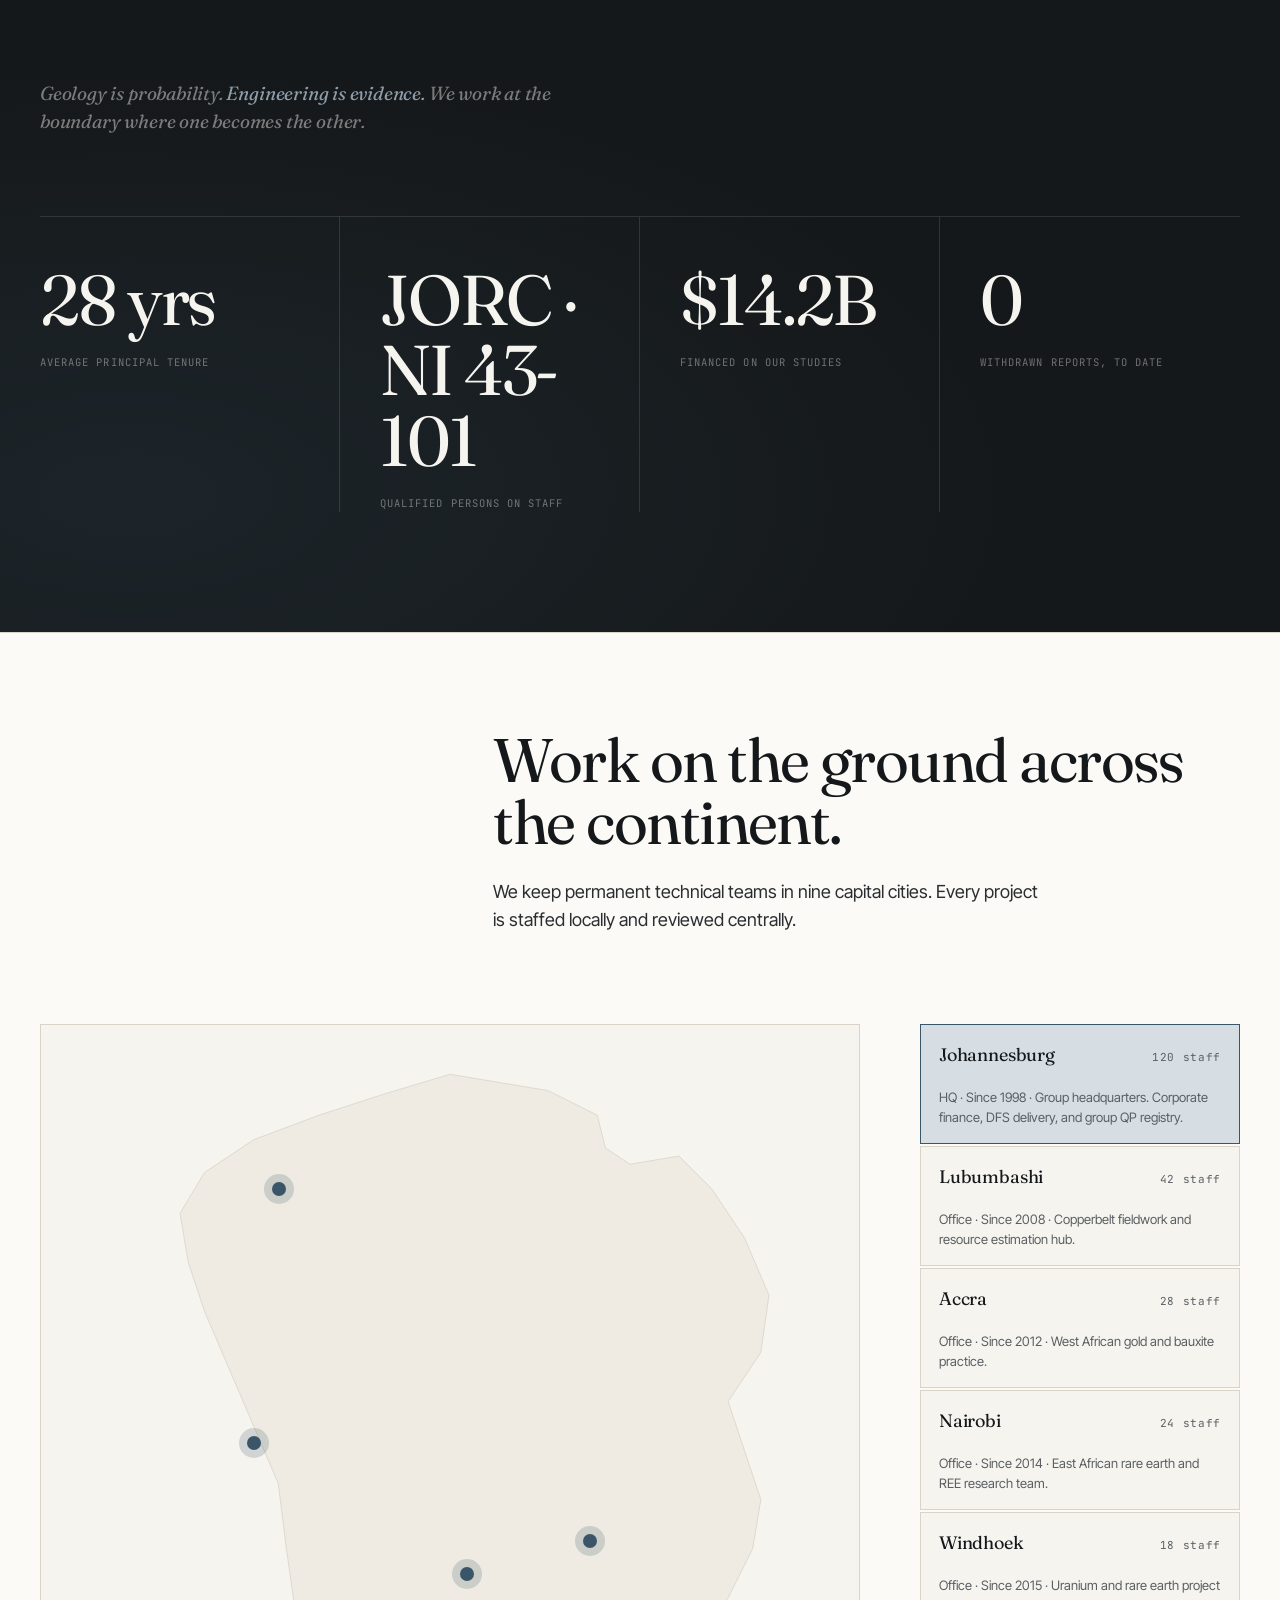
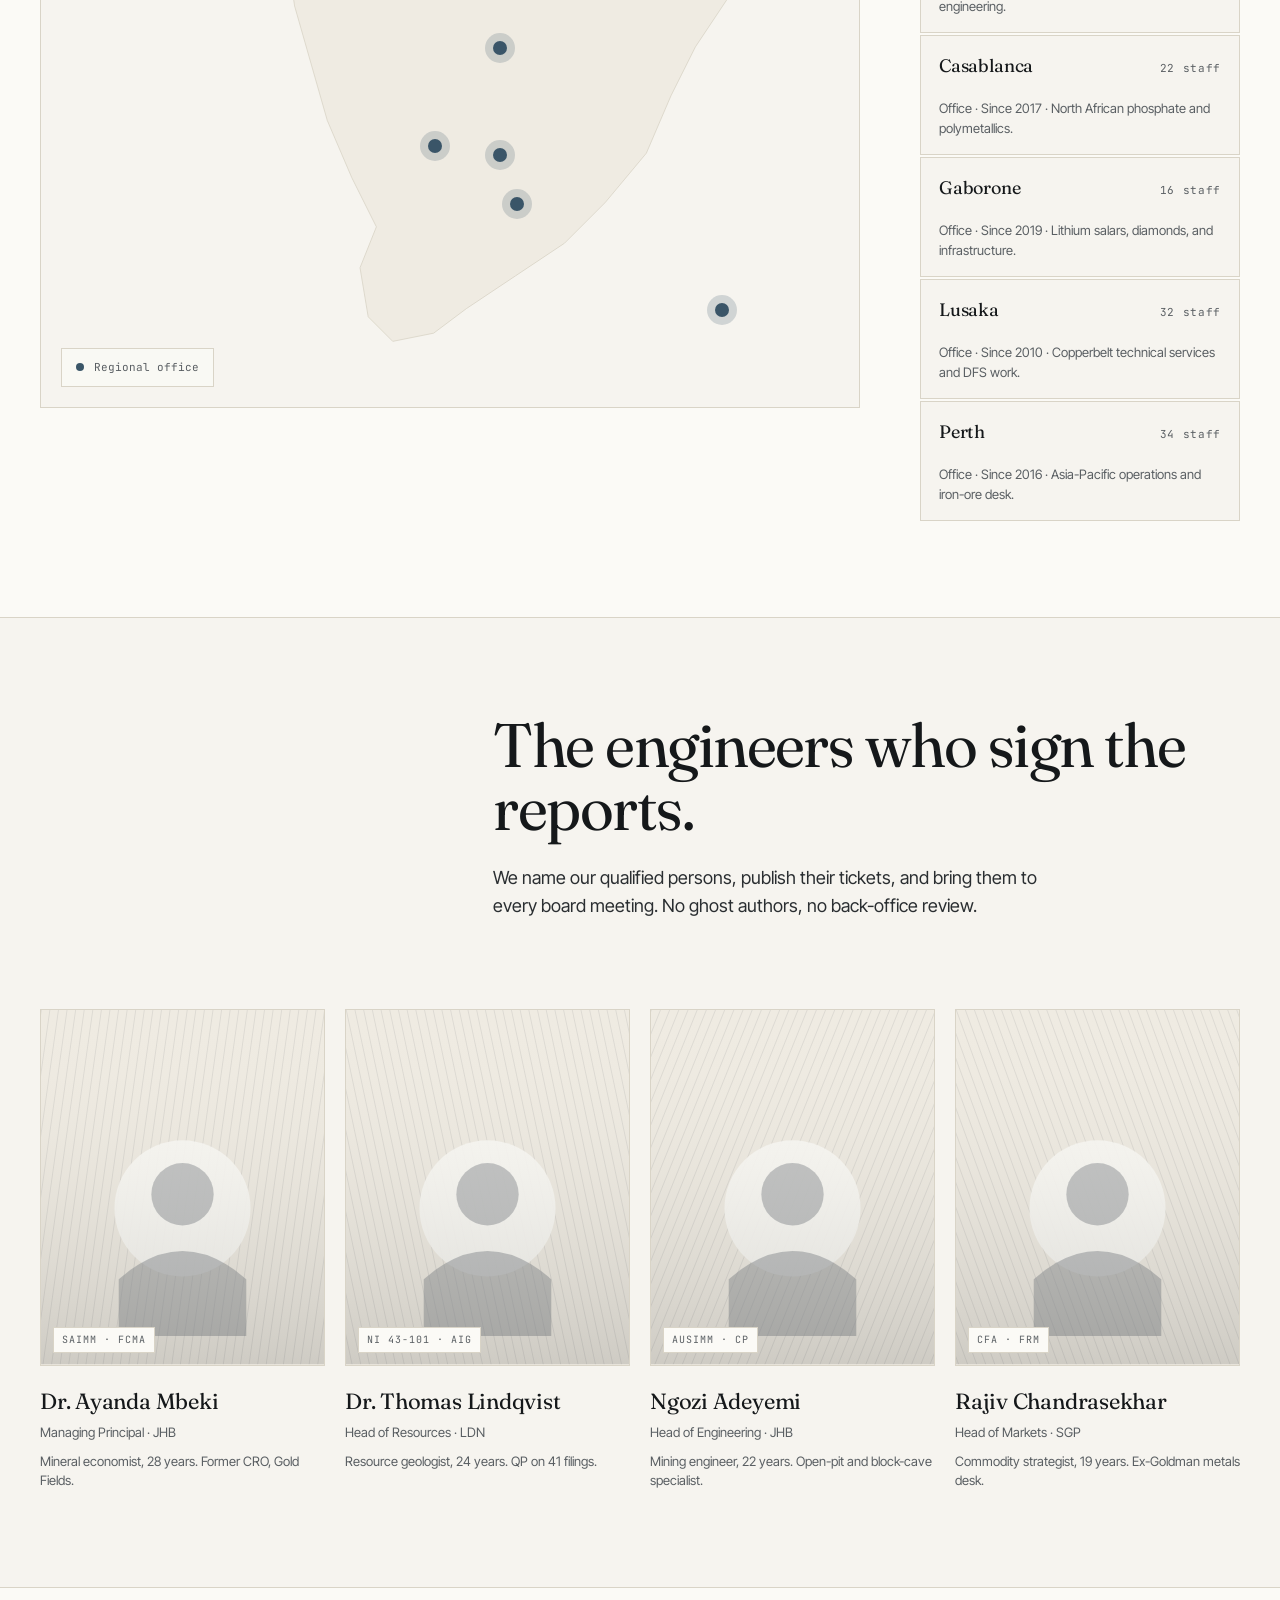
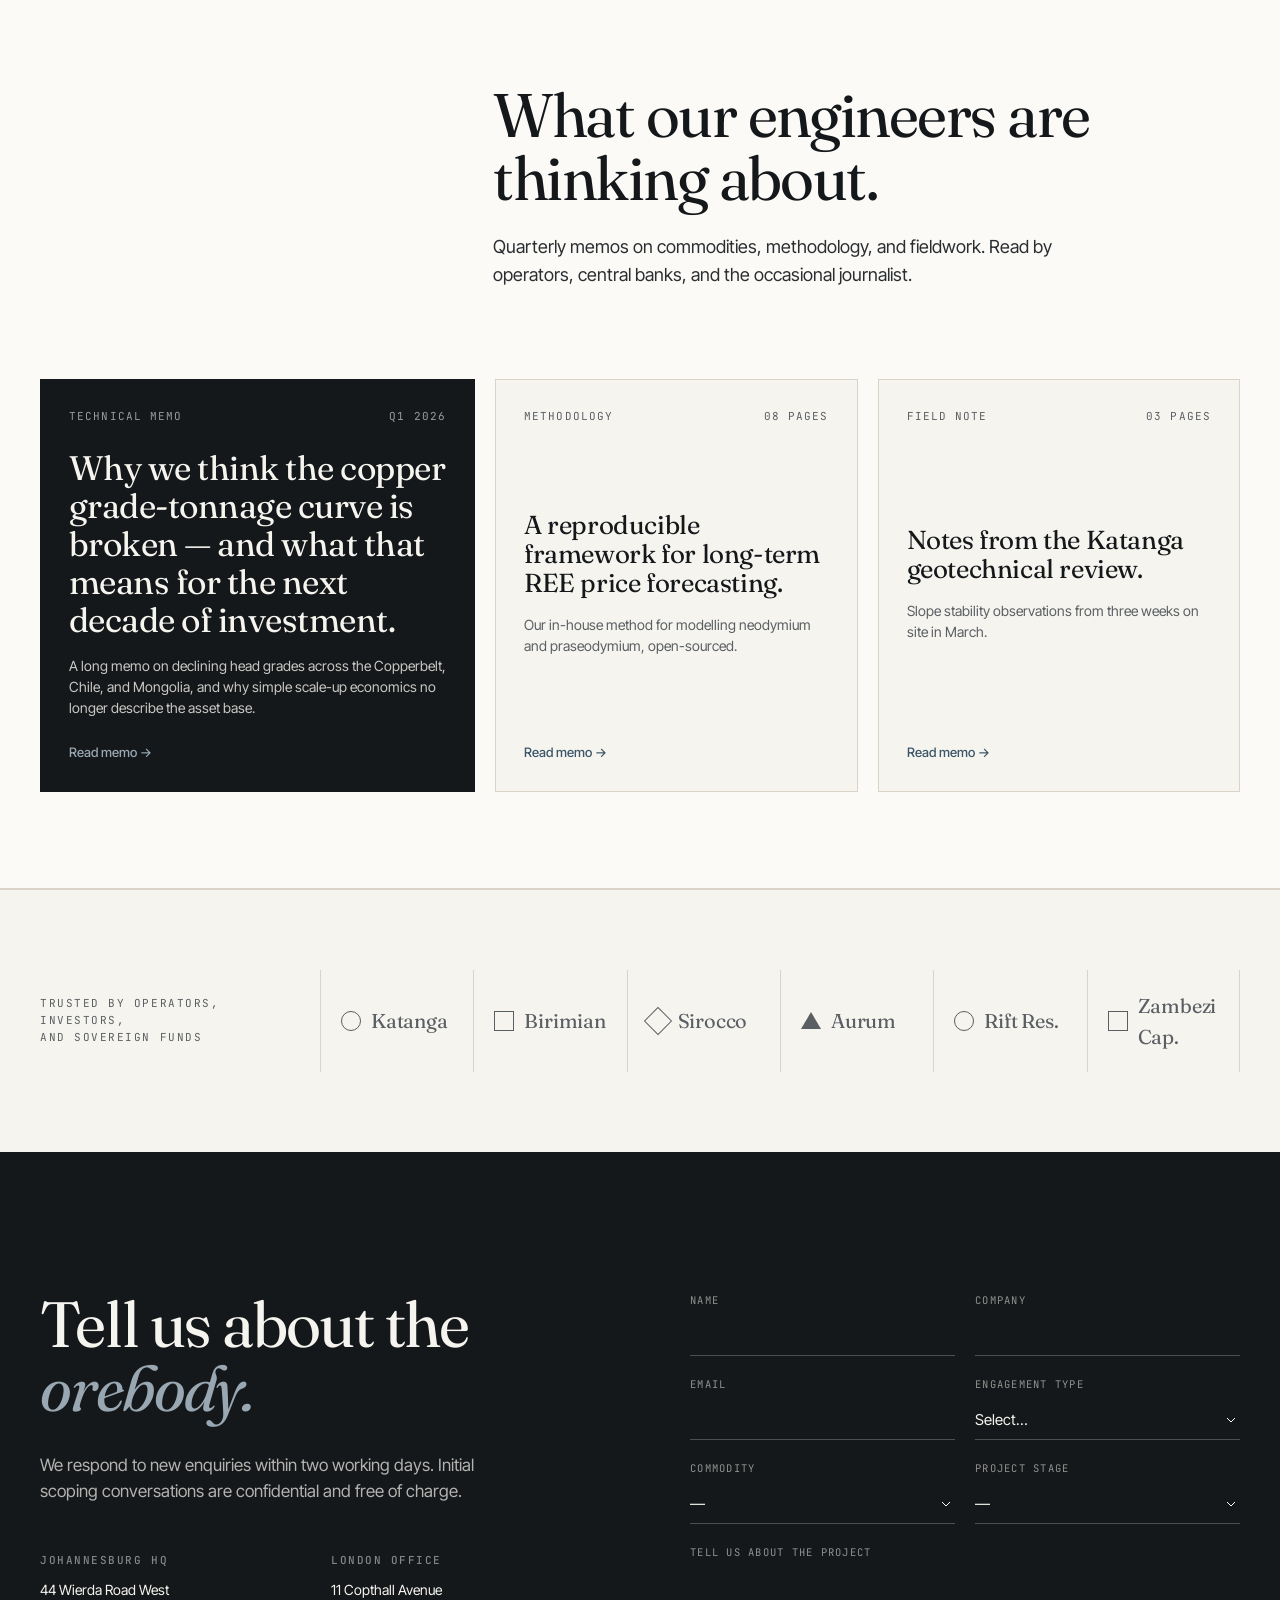
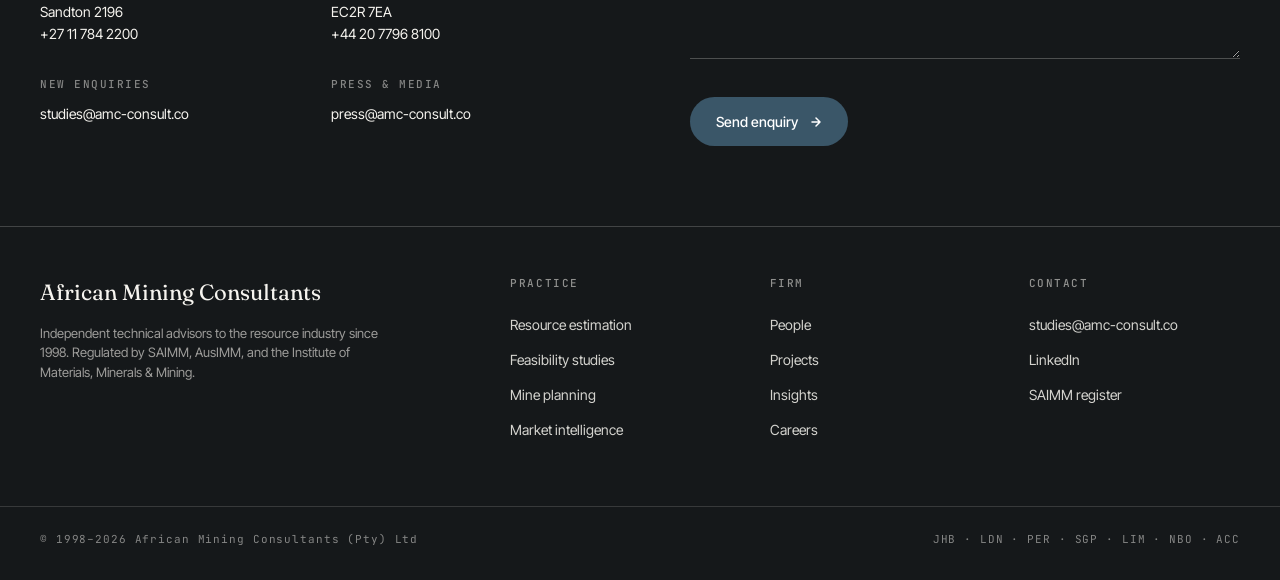
==== commit 495f180c: "Metrics band: redesign — numbers full-width, quote as eyebrow Remove 2-col text+grid split. Short it" ====
--- a/Clients/AMC Africa/website/index.html
+++ b/Clients/AMC Africa/website/index.html
@@ -590,36 +590,45 @@
 
   /* ---------- METRICS BAND ---------- */
   .metrics {
-    background: var(--ink);
-    color: var(--bg);
-    padding: 100px 0;
-    position: relative; overflow: hidden;
+    background: var(--ink); color: var(--bg);
+    padding: 120px 0; position: relative; overflow: hidden;
   }
   .metrics::before {
     content: ""; position: absolute; inset: 0;
-    background: radial-gradient(ellipse at 20% 50%, color-mix(in oklab, var(--accent) 30%, transparent), transparent 60%);
+    background: radial-gradient(ellipse at 10% 80%, color-mix(in oklab, var(--accent) 20%, transparent), transparent 55%);
     pointer-events: none;
   }
   [data-theme="dark"] .metrics { background: var(--bg-2); }
-  .metrics-inner { position: relative; display: grid; grid-template-columns: 1fr 1fr; gap: 80px; align-items: center; }
-  .metrics-lead {
-    font-family: var(--font-display); font-size: clamp(32px, 3.5vw, 44px);
-    line-height: 1.1; letter-spacing: -.02em;
-    font-weight: 400;
-  }
-  .metrics-lead em { font-style: italic; color: color-mix(in oklab, var(--accent) 50%, #fff); }
-  .metrics-grid { display: grid; grid-template-columns: 1fr 1fr; gap: 48px 40px; }
-  .metric .m-num {
+  .metrics-inner { position: relative; }
+  .metrics-eyebrow {
+    font-family: var(--font-display); font-style: italic;
+    font-size: clamp(15px, 1.6vw, 19px);
+    color: color-mix(in oklab, var(--bg) 45%, transparent);
+    line-height: 1.5; letter-spacing: -.01em;
+    max-width: 520px; margin-bottom: 80px;
+  }
+  .metrics-eyebrow em { font-style: italic; color: color-mix(in oklab, var(--accent) 55%, #fff); }
+  .metrics-row {
+    display: grid; grid-template-columns: repeat(4,1fr);
+    border-top: 1px solid color-mix(in oklab, var(--bg) 12%, transparent);
+  }
+  .metric {
+    padding: 48px 40px 0 0;
+    border-right: 1px solid color-mix(in oklab, var(--bg) 12%, transparent);
+  }
+  .metric:last-child { border-right: none; padding-right: 0; }
+  .metric:not(:first-child) { padding-left: 40px; }
+  .m-num {
     font-family: var(--font-display);
-    font-size: clamp(48px, 5vw, 72px);
-    line-height: 1; letter-spacing: -.025em;
-    color: var(--bg);
-  }
-  .metric .m-lbl {
-    color: color-mix(in oklab, var(--bg) 60%, transparent);
-    font-size: 13px; margin-top: 12px;
-    border-top: 1px solid color-mix(in oklab, var(--bg) 25%, transparent);
-    padding-top: 12px;
+    font-size: clamp(44px, 5.5vw, 80px);
+    line-height: 1; letter-spacing: -.03em;
+    color: var(--bg); margin-bottom: 20px;
+  }
+  .m-lbl {
+    font-family: var(--font-mono); font-size: 10.5px;
+    color: color-mix(in oklab, var(--bg) 40%, transparent);
+    letter-spacing: .1em; text-transform: uppercase;
+    line-height: 1.5;
   }
 
   /* ---------- MAP ---------- */
@@ -1087,10 +1096,8 @@
 <!-- =========== METRICS BAND =========== -->
 <section class="metrics" data-screen-label="Metrics">
   <div class="wrap metrics-inner">
-    <div class="metrics-lead reveal">
-      Geology is probability. <em>Engineering is evidence.</em> We work at the boundary where one becomes the other — and where investment decisions become defensible.
-    </div>
-    <div class="metrics-grid reveal">
+    <p class="metrics-eyebrow reveal">Geology is probability. <em>Engineering is evidence.</em> We work at the boundary where one becomes the other.</p>
+    <div class="metrics-row reveal">
       <div class="metric"><div class="m-num">28 yrs</div><div class="m-lbl">Average principal tenure</div></div>
       <div class="metric"><div class="m-num">JORC · NI 43-101</div><div class="m-lbl">Qualified persons on staff</div></div>
       <div class="metric"><div class="m-num">$14.2B</div><div class="m-lbl">Financed on our studies</div></div>
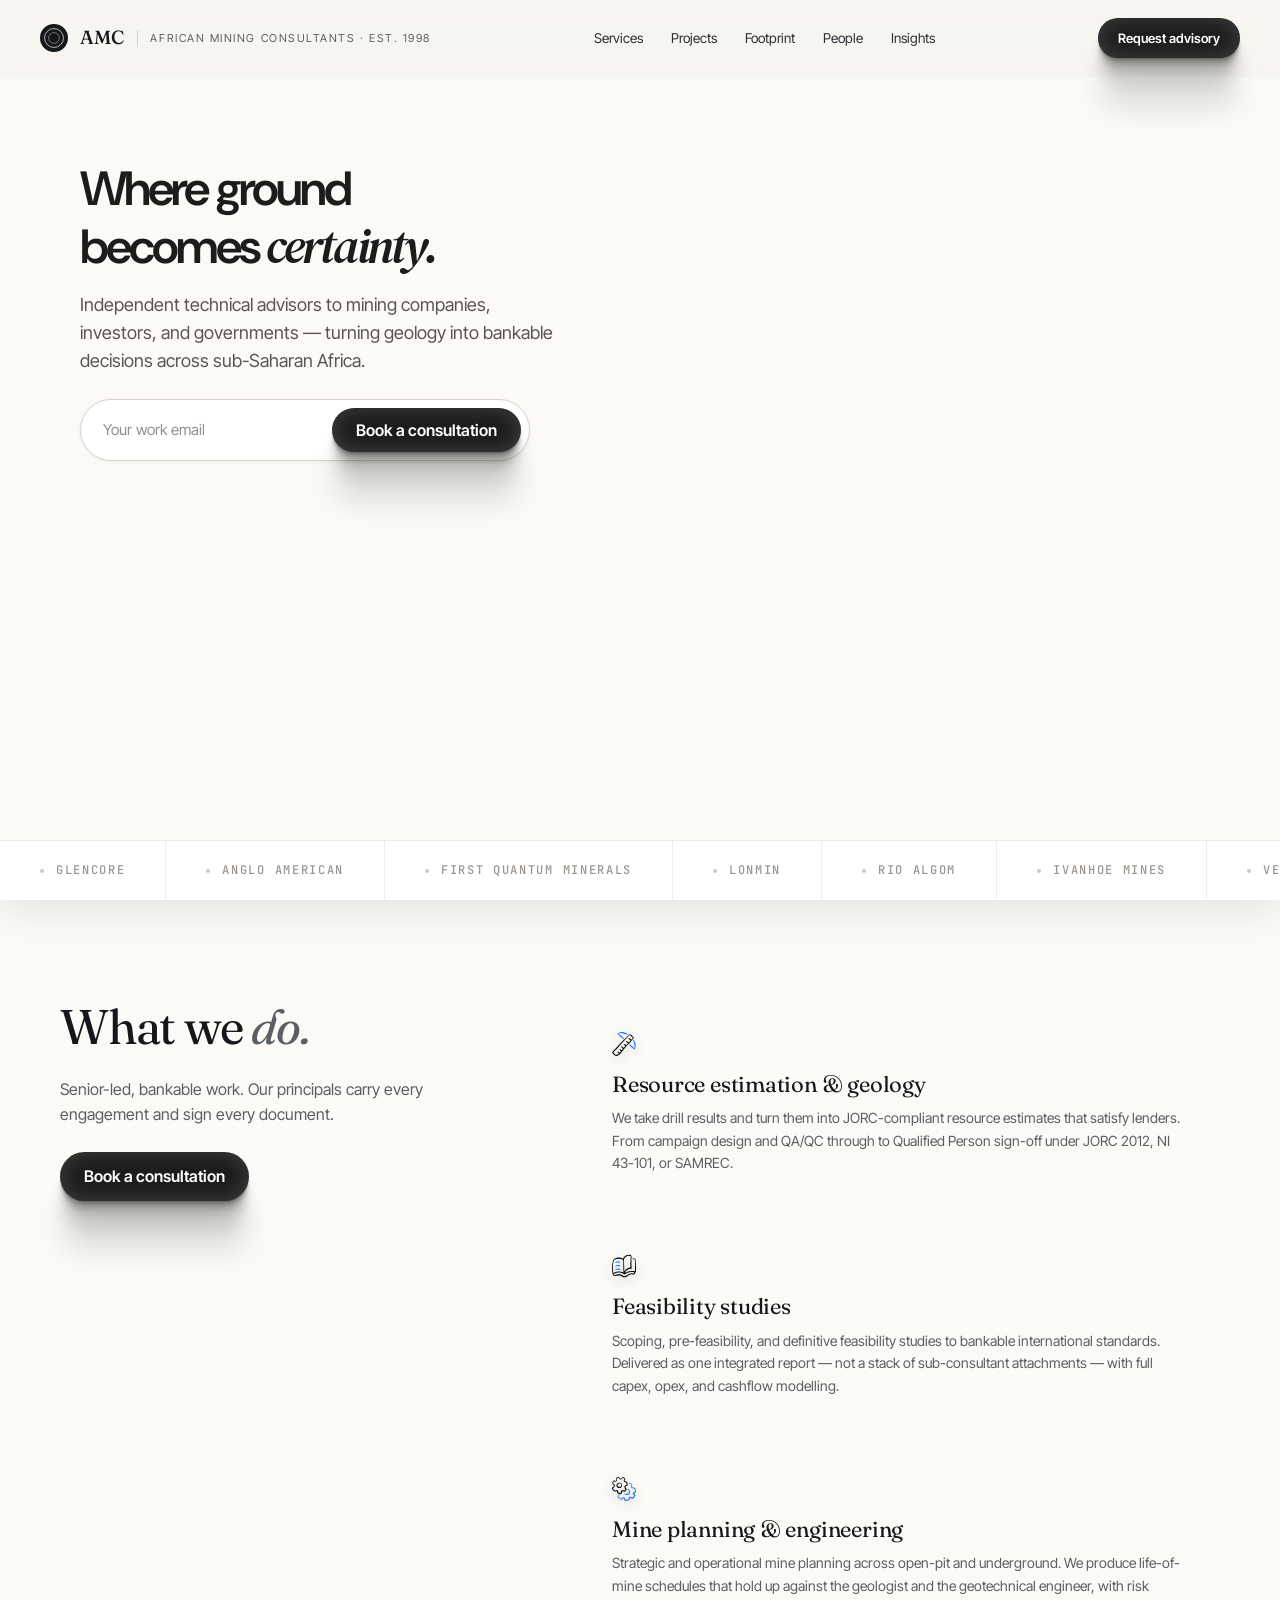
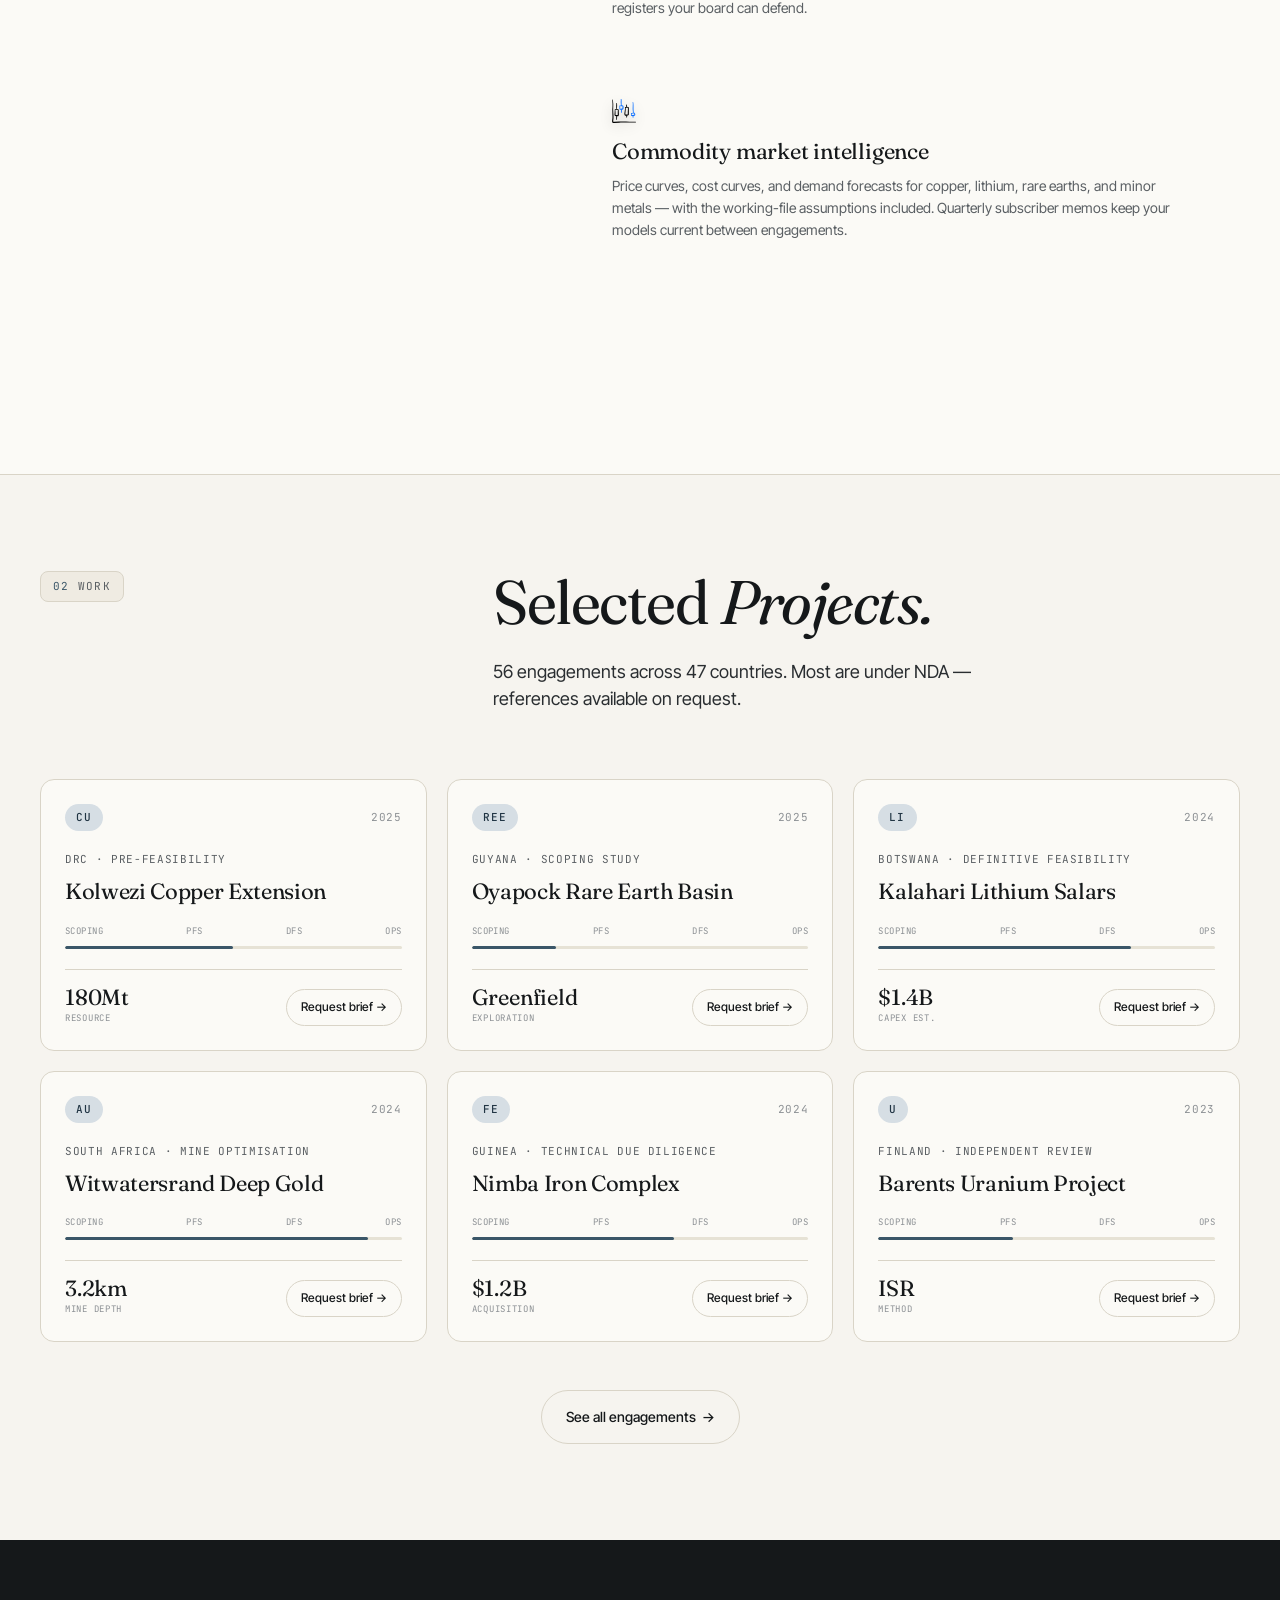
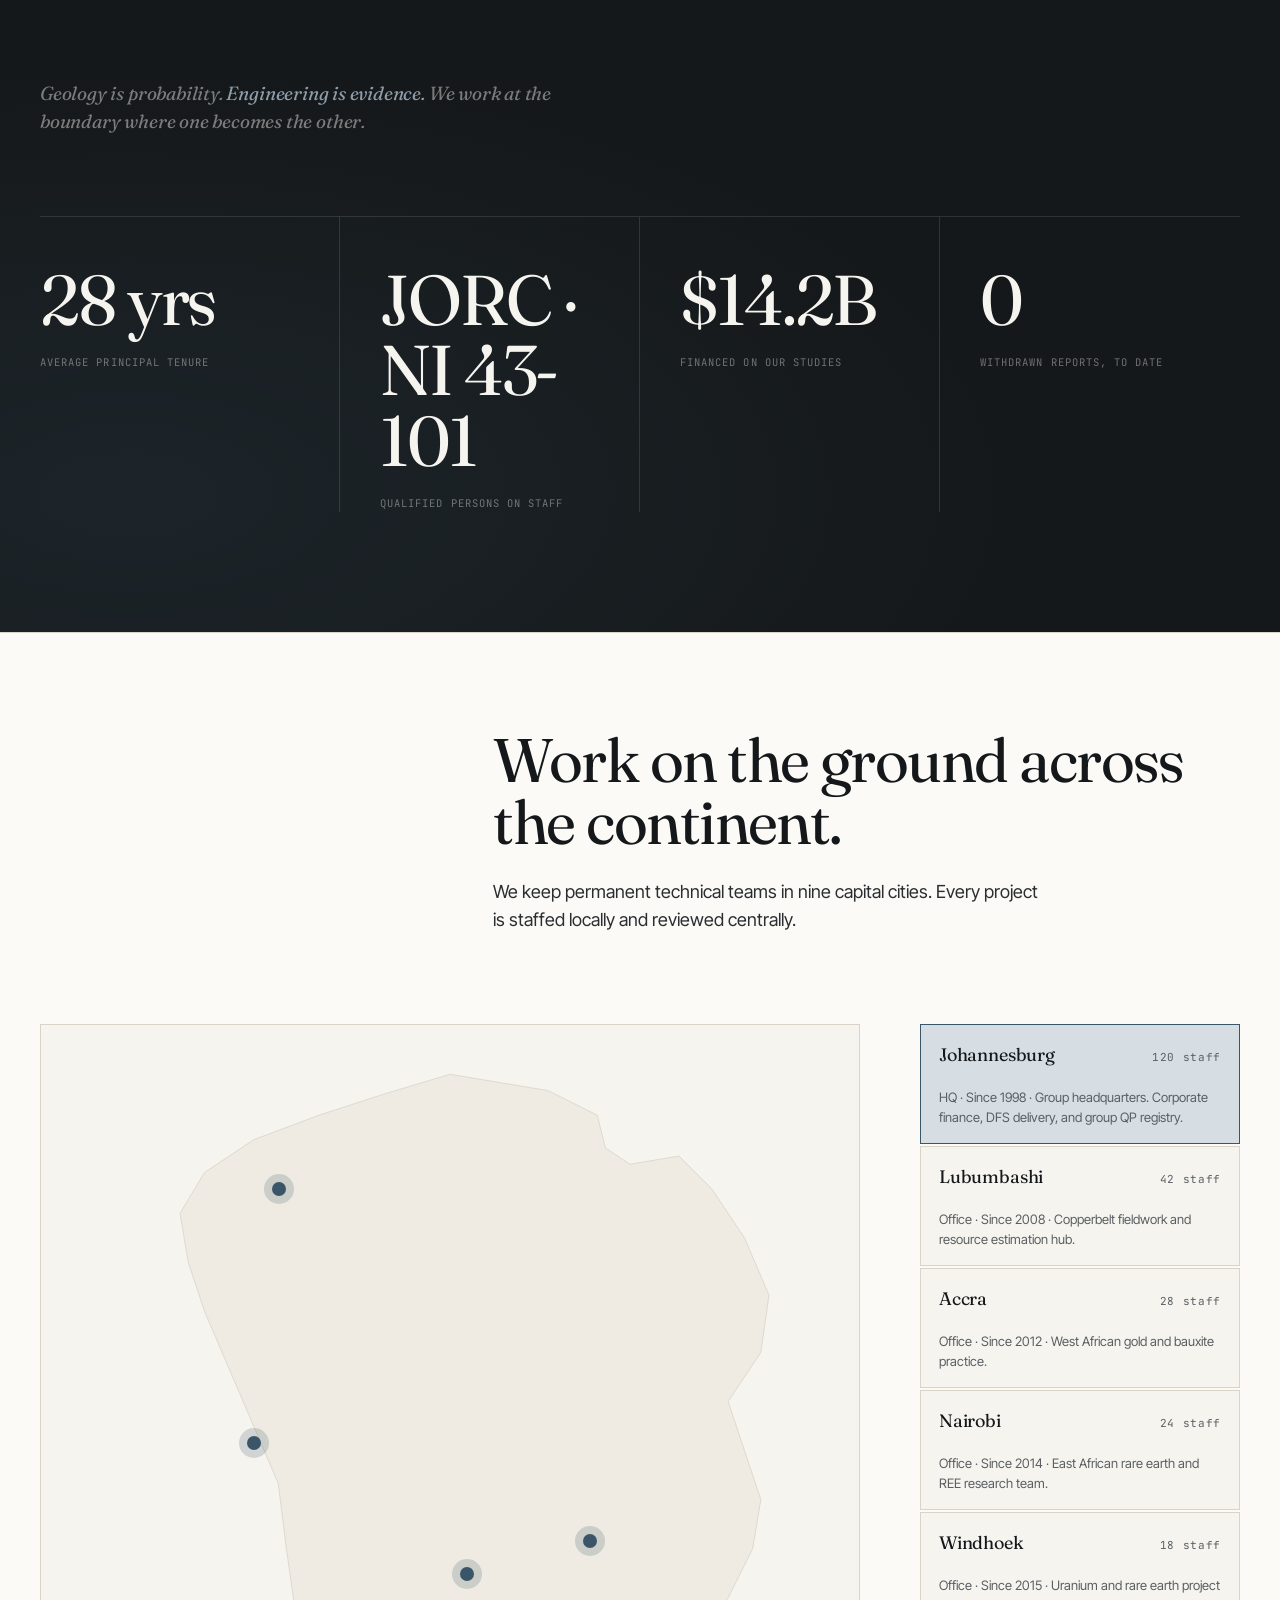
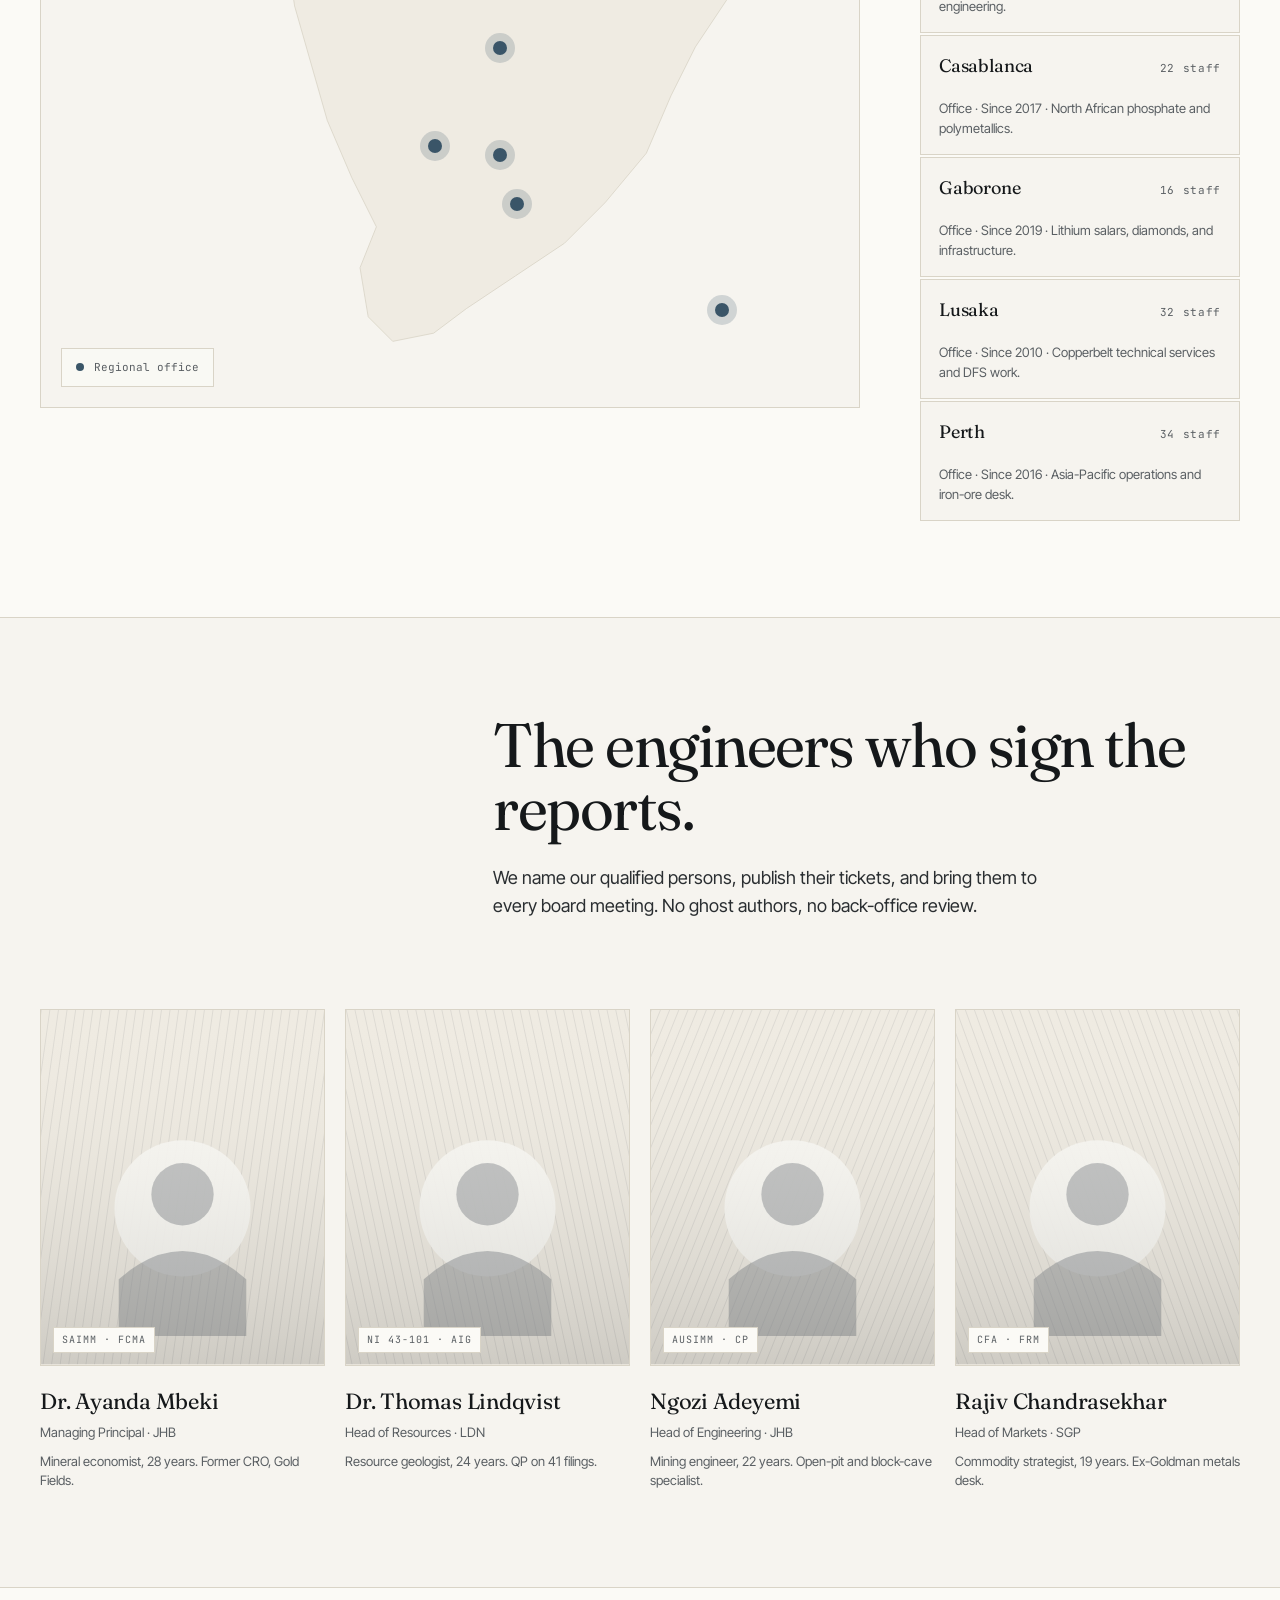
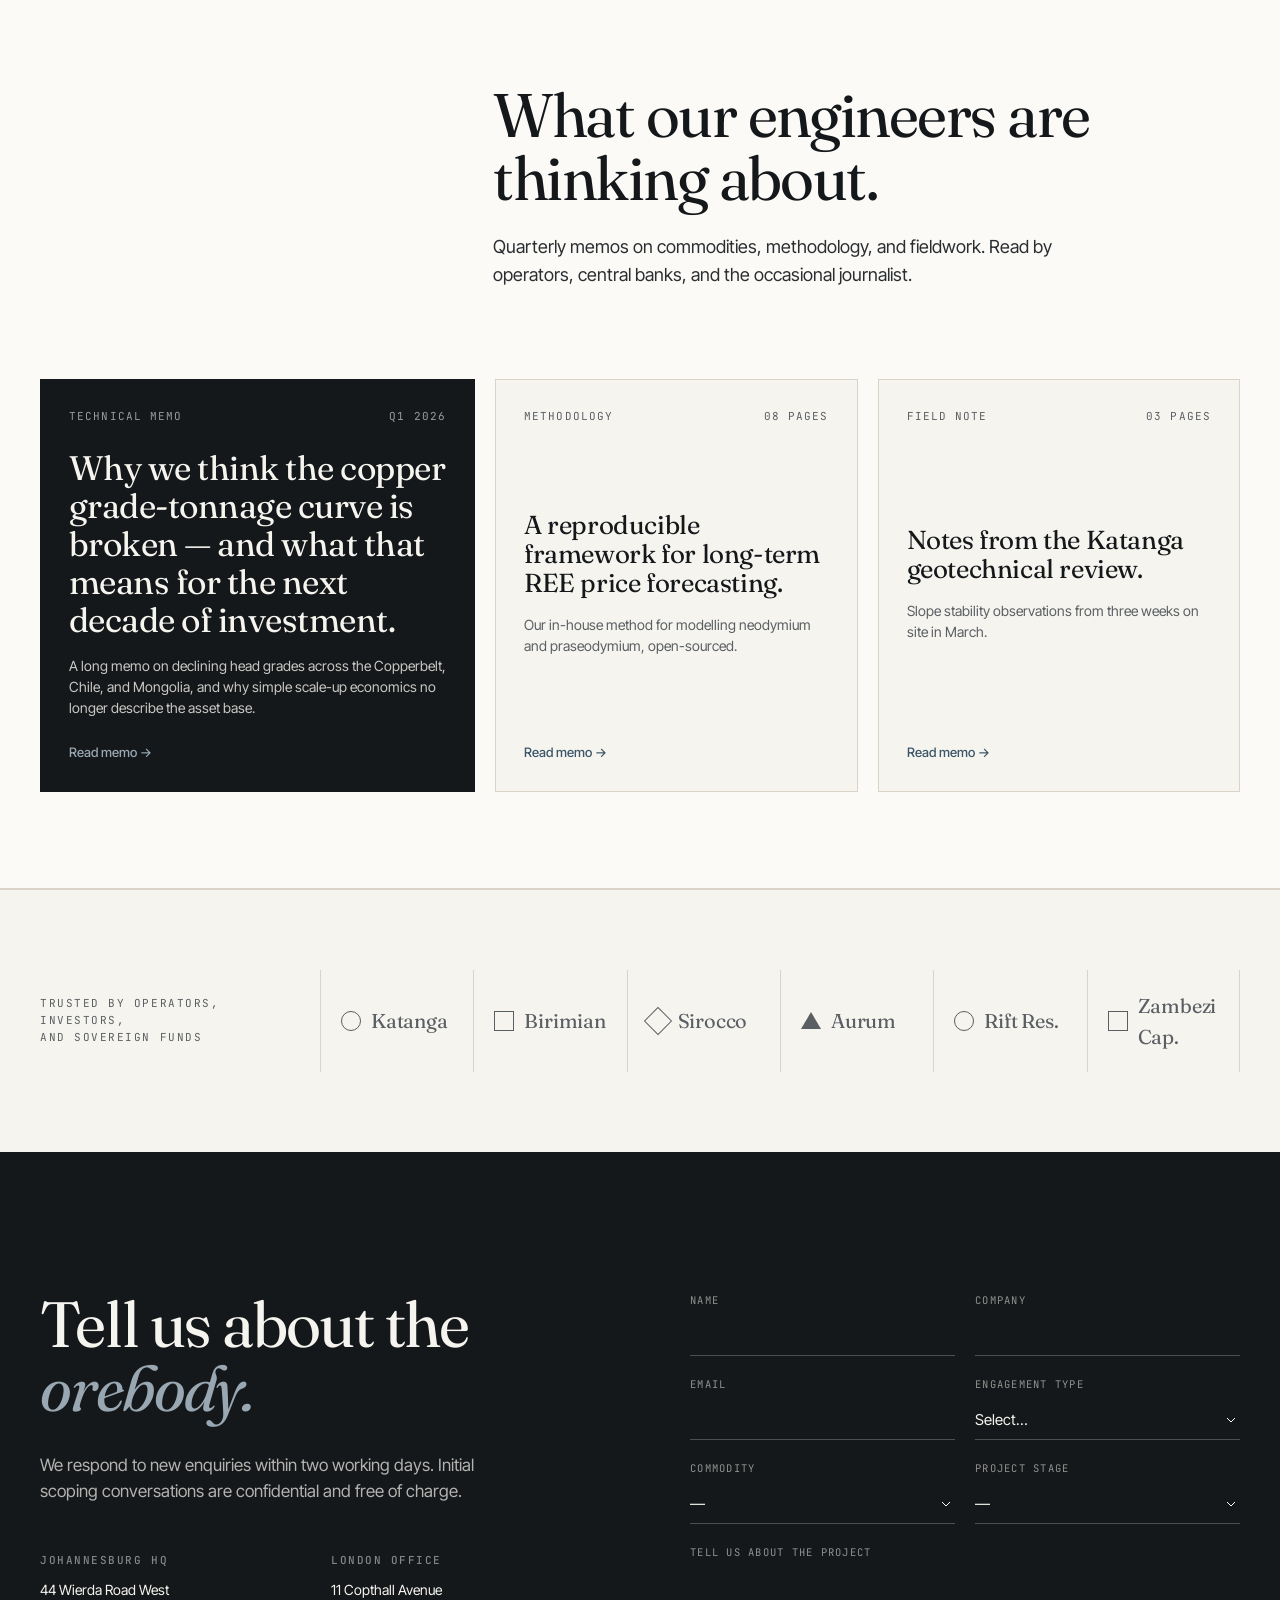
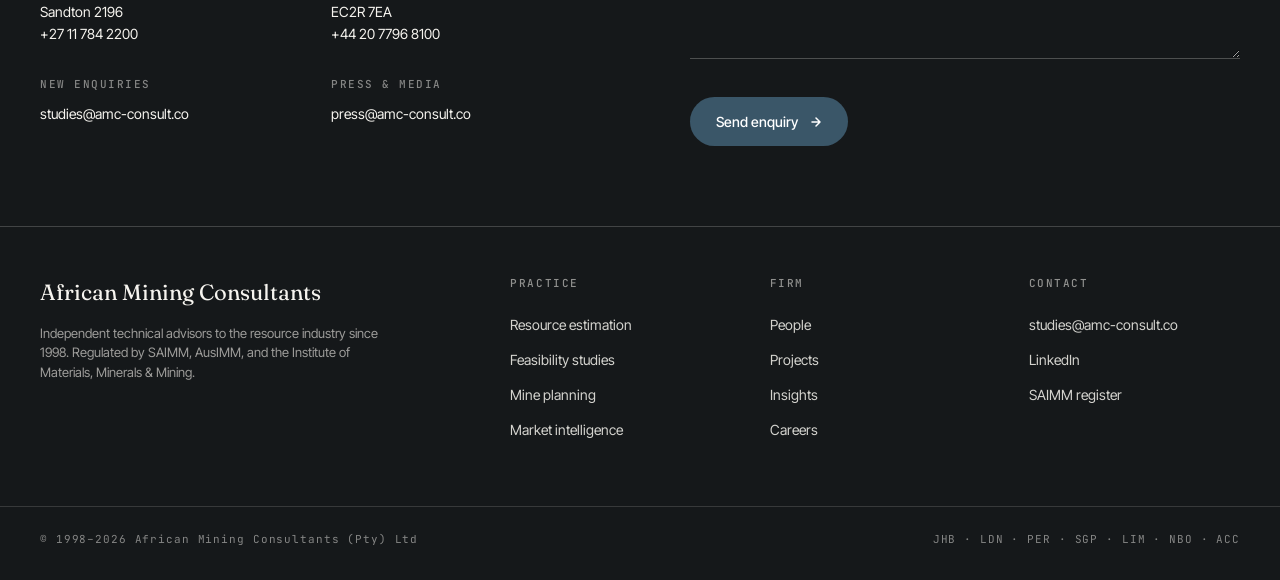
==== commit f5edd9e5: "Section label: squircle styling — bg, border, border-radius 8px Co-Authored-By: Claude Sonnet 4.6 <n" ====
--- a/Clients/AMC Africa/website/index.html
+++ b/Clients/AMC Africa/website/index.html
@@ -432,10 +432,12 @@
     align-items: start;
   }
   .section-label {
-    display: inline-flex; align-items: center; gap: 10px;
-    font-family: var(--font-mono); font-size: 11.5px;
-    letter-spacing: .14em; text-transform: uppercase;
+    display: inline-flex; align-items: center; gap: 8px;
+    font-family: var(--font-mono); font-size: 11px;
+    letter-spacing: .12em; text-transform: uppercase;
     color: var(--ink-3);
+    background: var(--bg-2); border: 1px solid var(--line);
+    padding: 6px 12px; border-radius: 8px;
   }
   .section-label .n { color: var(--accent); }
   .section-title {
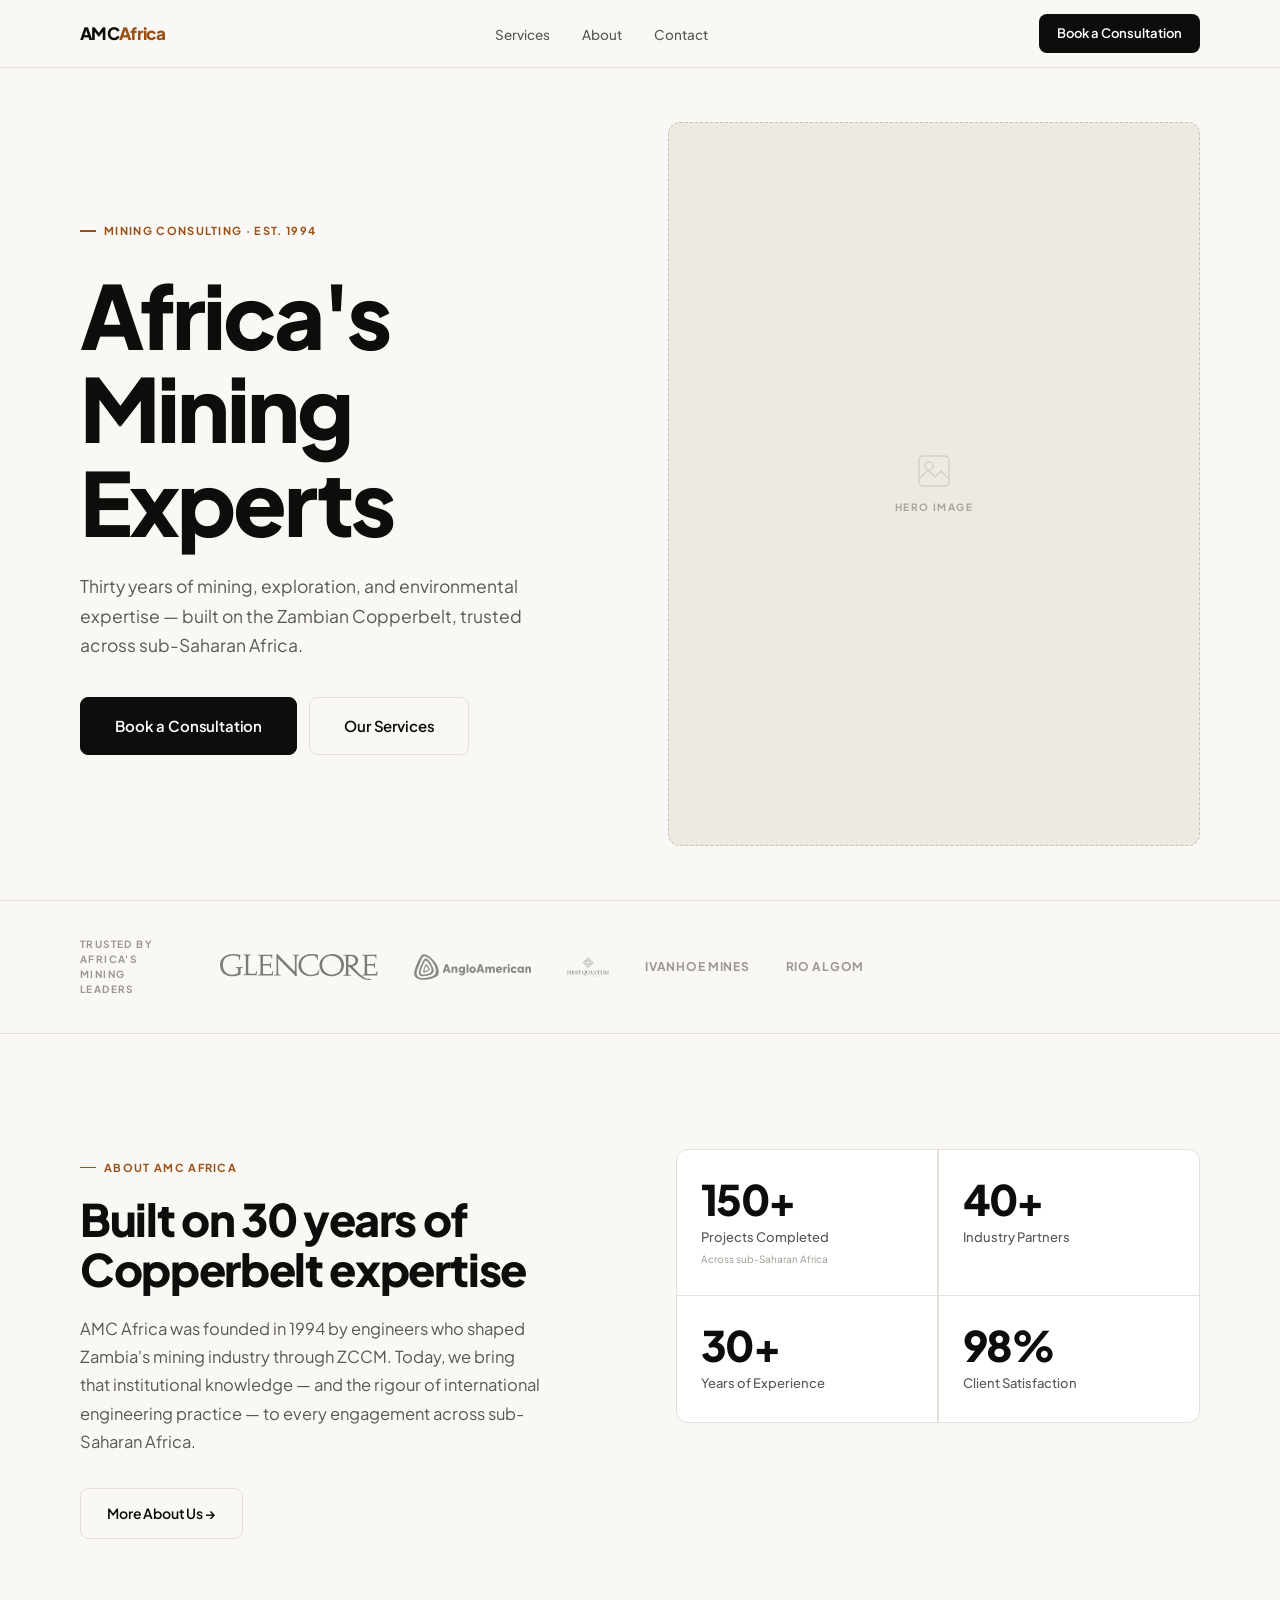
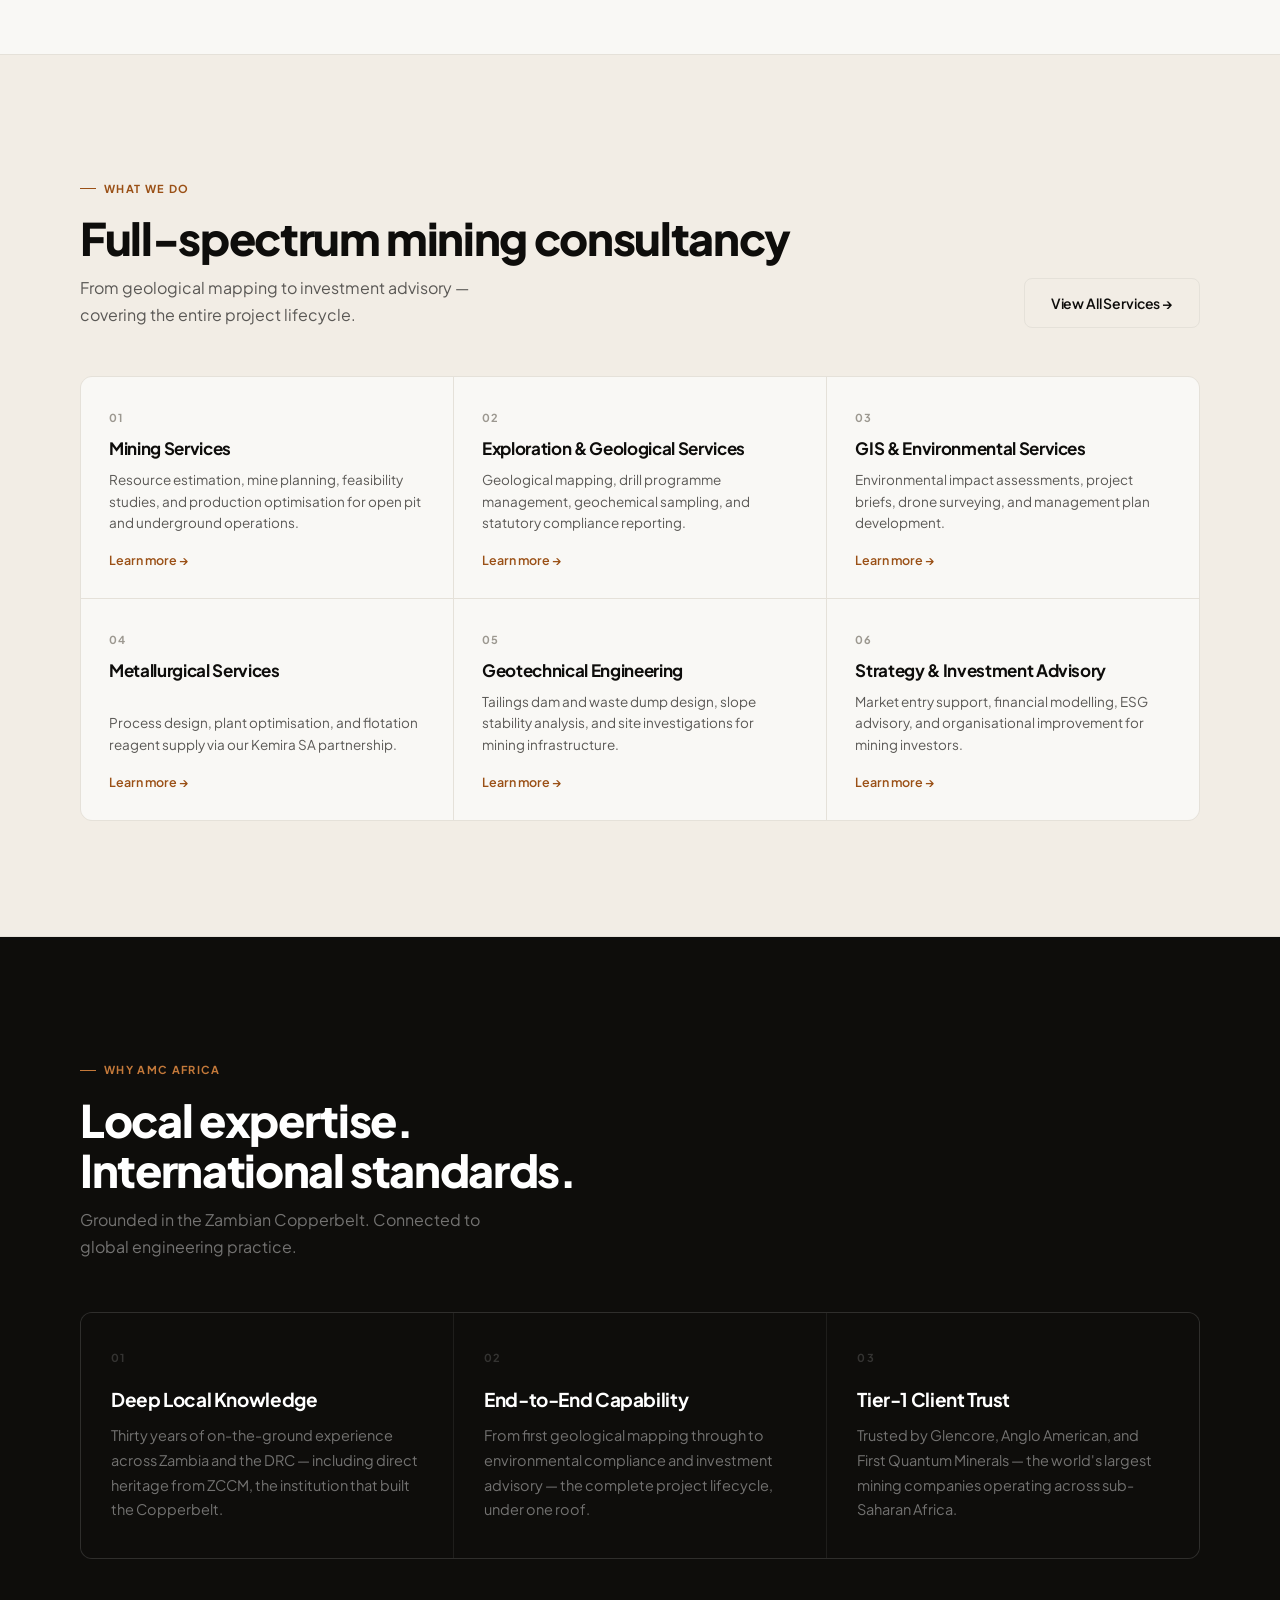
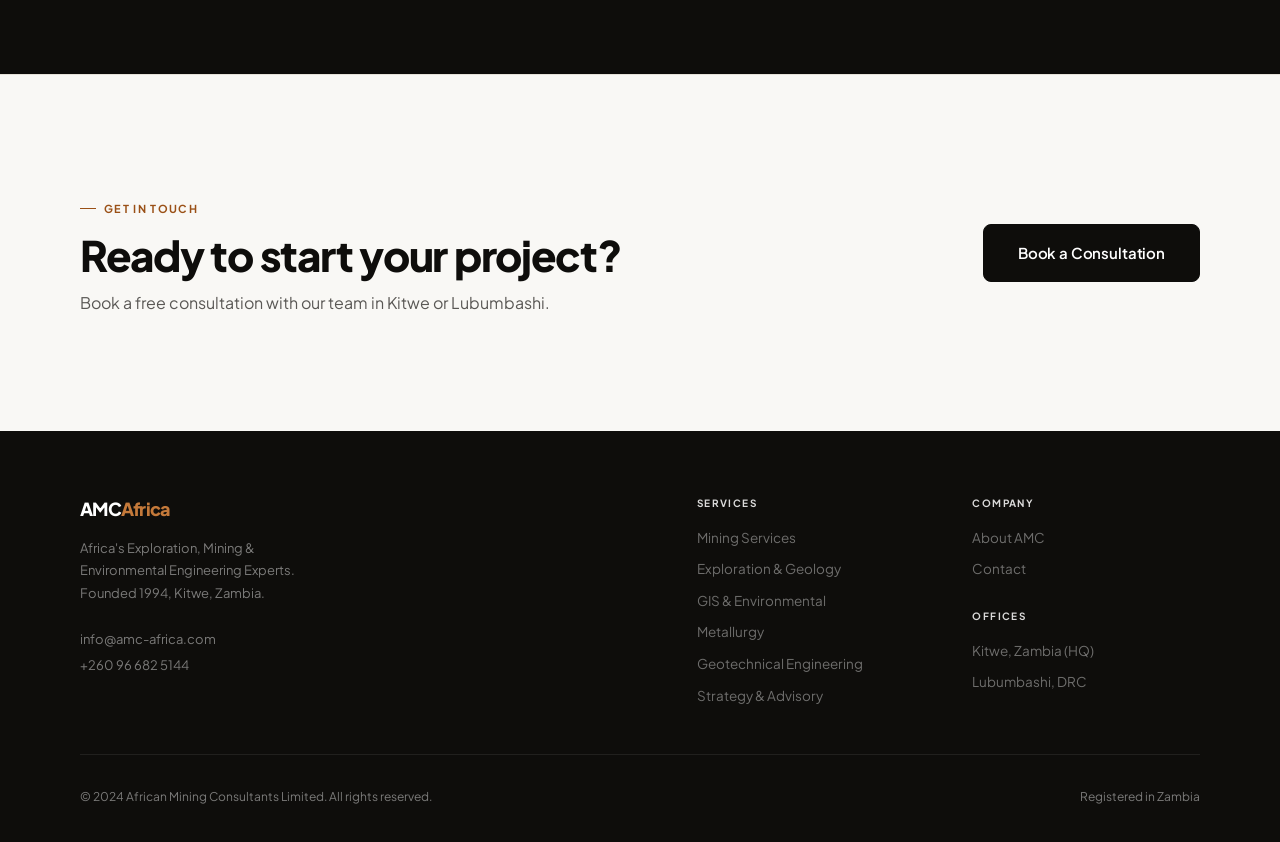
==== commit 22f1f0e6: "Rebuild AMC Africa website from scratch — responsive, 4-page Complete rebuild of the AMC Africa conc" ====
--- a/Clients/AMC Africa/website/index.html
+++ b/Clients/AMC Africa/website/index.html
@@ -1,1796 +1,553 @@
-<!doctype html>
+<!DOCTYPE html>
 <html lang="en">
 <head>
-<meta charset="utf-8" />
-<meta name="viewport" content="width=device-width,initial-scale=1" />
-<title>African Mining Consultants — Technical advisory for the world's resources</title>
-<link rel="preconnect" href="https://fonts.googleapis.com" />
-<link rel="preconnect" href="https://fonts.gstatic.com" crossorigin />
-<link rel="stylesheet" href="https://fonts.googleapis.com/css2?family=DM+Sans:wght@400;500;600;700&family=DM+Serif+Text:ital@1&family=Instrument+Serif:ital@0;1&family=Fraunces:opsz,wght@9..144,400;9..144,500;9..144,600&family=Inter+Tight:wght@300;400;500;600;700&family=Work+Sans:wght@300;400;500;600;700&family=JetBrains+Mono:wght@400;500&display=swap" />
-
-<script>
-  // Tweakable defaults — the host rewrites this JSON block on disk when
-  // the user changes Tweaks panel values.
-  window.__TWEAKS__ = /*EDITMODE-BEGIN*/{
-    "accent": "slate",
-    "typePair": "serif",
-    "density": "tight",
-    "theme": "light"
-  }/*EDITMODE-END*/;
-</script>
-
-<style>
-  :root {
-    /* Paper-white, warm off-white, near-black */
-    --bg: #F6F4EF;
-    --bg-2: #EFEBE2;
-    --paper: #FBFAF6;
-    --ink: #15181A;
-    --ink-2: #2A2E31;
-    --ink-3: #5A5F63;
-    --ink-4: #8C9094;
-    --line: #D9D4C7;
-    --line-2: #E6E2D5;
-
-    /* Accent — default forest */
-    --accent: #2F5D3A;
-    --accent-ink: #1C3A24;
-    --accent-soft: #DCE7DD;
-
-    /* Type */
-    --font-display: "Fraunces", "Instrument Serif", Georgia, serif;
-    --font-body: "Inter Tight", "Work Sans", system-ui, sans-serif;
-    --font-mono: "JetBrains Mono", ui-monospace, monospace;
-
-    /* Scale (density = roomy default) */
-    --gap: 28px;
-    --section: 140px;
-    --radius: 2px;
-
-    --max: 1400px;
-  }
-
-  /* Accent variants */
-  [data-accent="forest"]  { --accent:#2F5D3A; --accent-ink:#1C3A24; --accent-soft:#DCE7DD; }
-  [data-accent="copper"]  { --accent:#B0552B; --accent-ink:#6E3519; --accent-soft:#F1DBCA; }
-  [data-accent="ochre"]   { --accent:#B8892B; --accent-ink:#6E5219; --accent-soft:#F0E2C2; }
-  [data-accent="slate"]   { --accent:#3A5668; --accent-ink:#213544; --accent-soft:#D6DEE4; }
-  [data-accent="oxblood"] { --accent:#8A2B2B; --accent-ink:#571818; --accent-soft:#EBD0D0; }
-
-  /* Type pairings */
-  [data-type="serif"] {
-    --font-display: "Fraunces", Georgia, serif;
-    --font-body: "Inter Tight", system-ui, sans-serif;
-  }
-  [data-type="grotesque"] {
-    --font-display: "Inter Tight", system-ui, sans-serif;
-    --font-body: "Inter Tight", system-ui, sans-serif;
-  }
-  [data-type="editorial"] {
-    --font-display: "Instrument Serif", Georgia, serif;
-    --font-body: "Work Sans", system-ui, sans-serif;
-  }
-  [data-type="technical"] {
-    --font-display: "Work Sans", system-ui, sans-serif;
-    --font-body: "Work Sans", system-ui, sans-serif;
-  }
-
-  /* Density */
-  [data-density="tight"]   { --section: 96px;  --gap: 20px; }
-  [data-density="roomy"]   { --section: 140px; --gap: 28px; }
-  [data-density="spacious"]{ --section: 180px; --gap: 36px; }
-
-  /* Dark mode */
-  [data-theme="dark"] {
-    --bg: #0E100F;
-    --bg-2: #15181A;
-    --paper: #171A1B;
-    --ink: #F2EEE4;
-    --ink-2: #D9D4C7;
-    --ink-3: #8E938F;
-    --ink-4: #5C6260;
-    --line: #2A2E2C;
-    --line-2: #1F2322;
-  }
-  [data-theme="dark"][data-accent="forest"]  { --accent:#6FA87A; --accent-ink:#B8D4BD; --accent-soft:#1F3025; }
-  [data-theme="dark"][data-accent="copper"]  { --accent:#D98A5A; --accent-ink:#F0C6A8; --accent-soft:#3A2217; }
-  [data-theme="dark"][data-accent="ochre"]   { --accent:#D9B25A; --accent-ink:#F0DCA8; --accent-soft:#3A2F17; }
-  [data-theme="dark"][data-accent="slate"]   { --accent:#7FA3B8; --accent-ink:#C6D8E0; --accent-soft:#1E2B33; }
-  [data-theme="dark"][data-accent="oxblood"] { --accent:#C26666; --accent-ink:#E3B3B3; --accent-soft:#3A1E1E; }
-
-  * { box-sizing: border-box; }
-  html, body { margin: 0; padding: 0; background: var(--bg); color: var(--ink); }
-  body {
-    font-family: var(--font-body);
-    font-size: 16px;
-    line-height: 1.55;
-    -webkit-font-smoothing: antialiased;
-    text-rendering: optimizeLegibility;
-    overflow-x: hidden;
-  }
-  a { color: inherit; text-decoration: none; }
-  button { font-family: inherit; cursor: pointer; border: none; background: none; color: inherit; }
-
-  .wrap { max-width: var(--max); margin: 0 auto; padding: 0 40px; }
-
-  /* ---------- NAV ---------- */
-  .nav {
-    display: block;
-    position: fixed; top: 0; left: 0; right: 0;
-    z-index: 100;
-    backdrop-filter: blur(14px);
-    -webkit-backdrop-filter: blur(14px);
-    background: color-mix(in oklab, var(--bg) 78%, transparent);
-    border-bottom: 1px solid transparent;
-    transition: border-color .25s ease, background .25s ease;
-  }
-  .nav.is-scrolled { border-bottom-color: var(--line); }
-  .nav-inner {
-    max-width: var(--max); margin: 0 auto;
-    padding: 18px 40px;
-    display: grid; grid-template-columns: auto 1fr auto; align-items: center; gap: 40px;
-  }
-  .brand { display: flex; align-items: center; gap: 12px; font-family: var(--font-display); font-size: 19px; letter-spacing: -.01em; }
-  .brand-mark {
-    width: 28px; height: 28px; border-radius: 50%;
-    background: var(--ink);
-    position: relative; flex: none;
-    overflow: hidden;
-  }
-  .brand-mark::before, .brand-mark::after {
-    content: ""; position: absolute; inset: 0;
-    border-radius: 50%;
-    border: 1.5px solid var(--bg);
-    transform: scale(.7);
-  }
-  .brand-mark::after { transform: scale(.4); }
-  .brand-name { font-weight: 500; }
-  .brand-tag { color: var(--ink-3); font-family: var(--font-body); font-size: 11px; letter-spacing: .14em; text-transform: uppercase; margin-left: 2px; padding-left: 12px; border-left: 1px solid var(--line); }
-
-  .nav-links { display: flex; gap: 28px; justify-content: center; }
-  .nav-links a {
-    font-size: 13.5px; color: var(--ink-2); padding: 6px 0;
-    position: relative; transition: color .2s;
-  }
-  .nav-links a:hover { color: var(--accent); }
-  .nav-links a::after {
-    content: ""; position: absolute; left: 0; right: 100%; bottom: 0;
-    height: 1px; background: var(--accent); transition: right .3s ease;
-  }
-  .nav-links a:hover::after { right: 0; }
-
-  .nav-cta {
-    display: inline-flex; align-items: center; gap: 10px;
-    padding: 10px 20px;
-    background: #1c1c1c; color: #fff;
-    font-size: 13px; font-weight: 600;
-    border-radius: 999px;
-    overflow: hidden;
-    box-shadow:
-      inset 0px 0px 20px 1.64px rgba(255,255,255,0.15),
-      0px 0.84px 0.50px -0.3125px rgba(0,0,0,0.13),
-      0px 1.99px 1.19px -0.625px rgba(0,0,0,0.13),
-      0px 3.63px 2.18px -0.9375px rgba(0,0,0,0.13),
-      0px 6.04px 3.62px -1.25px rgba(0,0,0,0.13),
-      0px 9.75px 5.85px -1.5625px rgba(0,0,0,0.13),
-      0px 15.96px 9.57px -1.875px rgba(0,0,0,0.13),
-      0px 27.48px 16.49px -2.1875px rgba(0,0,0,0.13),
-      0px 50px 30px -2.5px rgba(0,0,0,0.13);
-    transition: background .22s;
-  }
-  .nav-cta:hover { background: #3a3a3a; }
-  .nav-cta .arr { display: none; }
-
-  /* ---------- HERO ---------- */
-  .hero {
-    position: relative;
-    height: 100dvh;
-    background: #FBFAF6;
-    display: grid;
-    grid-template-columns: 1fr 1fr;
-    grid-template-rows: 1fr auto;
-    overflow: visible;
-    border-bottom: none;
-    box-shadow: 0 8px 40px rgba(0,0,0,.10);
-    z-index: 1;
-  }
-  .hero-bg { display: none; }
-  .hero-topo { display: none; }
-
-  .hero-content {
-    grid-column: 1;
-    grid-row: 1;
-    display: flex; flex-direction: column;
-    align-items: flex-start; justify-content: flex-start;
-    text-align: left;
-    padding: 160px 64px 40px 80px;
-  }
-
-  .hero-visual {
-    grid-column: 2;
-    grid-row: 1;
-    position: relative;
-    display: flex;
-    align-items: center;
-    justify-content: center;
-    overflow: visible;
-    height: 100%;
-  }
-  .hero-truck-img {
-    width: 100%;
-    height: 100%;
-    display: block;
-    object-fit: contain;
-    object-position: center;
-    mix-blend-mode: multiply;
-  }
-  .hero-eyebrow {
-    display: inline-flex; align-items: center; gap: 10px;
-    font-family: var(--font-mono); font-size: 11px;
-    letter-spacing: .16em; text-transform: uppercase;
-    color: #6B6560;
-    margin-bottom: 28px;
-  }
-  .hero-eyebrow::before {
-    content: ""; width: 6px; height: 6px; border-radius: 50%;
-    background: var(--accent); flex-shrink: 0;
-  }
-  .hero h1 {
-    font-family: "DM Sans", sans-serif;
-    font-weight: 600;
-    font-style: normal;
-    font-size: 48px;
-    line-height: 120%;
-    letter-spacing: -0.06em;
-    color: #1c1c1c;
-    text-align: left;
-    max-width: 450px;
-    word-wrap: break-word;
-    word-break: break-word;
-    margin: 0 0 16px;
-  }
-  .hero h1 em { font-family: "DM Serif Text", serif; font-style: italic; font-weight: 400; color: #1c1c1c; }
-  .hero-sub {
-    font-size: 18px; line-height: 1.55;
-    font-weight: 400;
-    color: #5A5550;
-    max-width: 480px;
-    margin: 0 0 24px;
-  }
-  .hero-cta {
-    width: min(450px, 100%);
-    display: flex;
-    flex-direction: column;
-    align-items: flex-start;
-    gap: 6px;
-  }
-  .hero-input-wrap {
-    width: 100%;
-    display: flex;
-    flex-direction: row;
-    align-items: center;
-    justify-content: center;
-    gap: 6px;
-    background: #fff;
-    border: 1px solid var(--line);
-    border-radius: 100px;
-    padding: 8px 8px 8px 20px;
-    box-shadow: 0 1px 4px rgba(0,0,0,.06);
-  }
-  .hero-input {
-    flex: 1;
-    border: none; outline: none; background: transparent;
-    font-family: var(--font-body); font-size: 15px;
-    color: var(--ink); min-width: 0;
-  }
-  .hero-input::placeholder { color: var(--ink-4); }
-  .h-btn {
-    display: inline-flex; align-items: center;
-    padding: 12px 24px;
-    font-family: "Inter Tight", system-ui, sans-serif;
-    font-size: 16px; font-weight: 600;
-    letter-spacing: 0;
-    border-radius: 100px;
-    cursor: pointer; text-decoration: none;
-    overflow: hidden;
-    transition: opacity .22s;
-  }
-  .h-btn-primary {
-    background: #1c1c1c; color: #fff; border: none;
-    box-shadow:
-      inset 0px 0px 20px 1.64px rgba(255,255,255,0.15),
-      0px 0.84px 0.50px -0.3125px rgba(0,0,0,0.13),
-      0px 1.99px 1.19px -0.625px rgba(0,0,0,0.13),
-      0px 3.63px 2.18px -0.9375px rgba(0,0,0,0.13),
-      0px 6.04px 3.62px -1.25px rgba(0,0,0,0.13),
-      0px 9.75px 5.85px -1.5625px rgba(0,0,0,0.13),
-      0px 15.96px 9.57px -1.875px rgba(0,0,0,0.13),
-      0px 27.48px 16.49px -2.1875px rgba(0,0,0,0.13),
-      0px 50px 30px -2.5px rgba(0,0,0,0.13);
-  }
-  .h-btn-primary { transition: background .22s; }
-  .h-btn-primary:hover { background: #3a3a3a; }
-  .btn-icon { display: none; }
-
-  /* ---------- MOBILE NAV ---------- */
-  .nav-burger {
-    display: none;
-    flex-direction: column; justify-content: center; align-items: center;
-    gap: 5px; width: 36px; height: 36px;
-    background: none; border: none; cursor: pointer; padding: 0;
-  }
-  .nav-burger span {
-    display: block; width: 22px; height: 1.5px;
-    background: var(--ink);
-    transition: transform .3s, opacity .3s;
-  }
-  .nav-burger.open span:nth-child(1) { transform: translateY(6.5px) rotate(45deg); }
-  .nav-burger.open span:nth-child(2) { opacity: 0; }
-  .nav-burger.open span:nth-child(3) { transform: translateY(-6.5px) rotate(-45deg); }
-
-  .nav-mobile-menu {
-    display: none;
-    position: fixed; top: 0; left: 0; right: 0;
-    z-index: 99;
-    padding: 80px 24px 40px;
-    background: color-mix(in oklab, var(--bg) 97%, transparent);
-    backdrop-filter: blur(20px);
-    -webkit-backdrop-filter: blur(20px);
-    flex-direction: column;
-    gap: 0;
-    transform: translateY(-8px);
-    opacity: 0;
-    transition: opacity .25s, transform .25s;
-    pointer-events: none;
-  }
-  .nav-mobile-menu.open {
-    opacity: 1; transform: translateY(0); pointer-events: auto;
-  }
-  .nav-mobile-link {
-    display: block;
-    padding: 18px 0;
-    border-bottom: 1px solid var(--line);
-    font-family: var(--font-display);
-    font-size: 28px;
-    letter-spacing: -.02em;
-    color: var(--ink);
-  }
-  .nav-mobile-cta {
-    margin-top: 28px;
-    border-bottom: none;
-    font-family: var(--font-body);
-    font-size: 14px;
-    font-weight: 500;
-    display: inline-flex; align-items: center;
-    padding: 13px 22px;
-    background: var(--ink); color: var(--bg);
-    border-radius: 999px;
-    width: fit-content;
-  }
-
-  .client-ticker {
-    grid-column: 1 / -1;
-    grid-row: 2;
-    overflow-x: scroll;
-    scrollbar-width: none;
-    -ms-overflow-style: none;
-    background: #ffffff;
-    border-top: 1px solid rgba(0,0,0,.07);
-    cursor: grab;
-    user-select: none;
-  }
-  .client-ticker::-webkit-scrollbar { display: none; }
-  .client-ticker.grabbing { cursor: grabbing; }
-  .ticker-track {
-    display: flex;
-    align-items: center;
-    width: max-content;
-    padding: 0;
-  }
-  .ticker-item {
-    display: flex;
-    align-items: center;
-    gap: 12px;
-    padding: 20px 40px;
-    font-family: var(--font-mono);
-    font-size: 12px;
-    font-weight: 500;
-    letter-spacing: .14em;
-    text-transform: uppercase;
-    color: #9A9590;
-    white-space: nowrap;
-    flex-shrink: 0;
-    border-right: 1px solid rgba(0,0,0,.07);
-    transition: color .2s;
-  }
-  .ticker-item:hover { color: #1c1c1c; }
-  .ticker-item::before {
-    content: "";
-    width: 4px; height: 4px;
-    border-radius: 50%;
-    background: currentColor;
-    flex-shrink: 0;
-    opacity: .5;
-  }
-
-  /* btn kept for rest-of-page sections */
-  .btn {
-    display: inline-flex; align-items: center; gap: 12px;
-    padding: 15px 24px; font-size: 14px; font-weight: 500;
-    border-radius: 999px; transition: all .25s;
-  }
-  .btn-primary { background: var(--ink); color: var(--bg); }
-  .btn-primary:hover { background: var(--accent); color: #fff; transform: translateY(-1px); }
-  .btn-ghost { border: 1px solid var(--line); color: var(--ink); }
-  .btn-ghost:hover { border-color: var(--ink); }
-
-  /* ---------- SECTION CHROME ---------- */
-  section { padding: var(--section) 0; }
-  .section-head {
-    display: grid; grid-template-columns: 1fr 2fr; gap: 80px;
-    margin-bottom: 72px;
-    align-items: start;
-  }
-  .section-label {
-    display: inline-flex; align-items: center; gap: 8px;
-    font-family: var(--font-mono); font-size: 11px;
-    letter-spacing: .12em; text-transform: uppercase;
-    color: var(--ink-3);
-    background: var(--bg-2); border: 1px solid var(--line);
-    padding: 6px 12px; border-radius: 8px;
-  }
-  .section-label .n { color: var(--accent); }
-  .section-title {
-    font-family: var(--font-display);
-    font-weight: 400;
-    font-size: clamp(36px, 4.8vw, 68px);
-    line-height: 1.02;
-    letter-spacing: -.025em;
-    margin: 0;
-  }
-  .section-lede {
-    font-size: 18px; color: var(--ink-2); max-width: 560px;
-    margin-top: 24px; line-height: 1.55;
-  }
-
-  /* ---------- SERVICES ---------- */
-  .services { background: #FBFAF6; padding: 0; }
-  .svc-sticky-wrap {
-    display: grid;
-    grid-template-columns: 40% 1fr;
-    padding: 100px 60px; gap: 60px;
-    max-width: var(--max); margin: 0 auto;
-  }
-  .svc-left {
-    display: flex; flex-direction: column;
-    align-items: flex-start; gap: 24px;
-    position: sticky; top: 30vh;
-    align-self: start;
-  }
-  .svc-left h2 {
-    font-family: var(--font-display); font-weight: 400;
-    font-size: clamp(32px, 3.8vw, 54px);
-    line-height: 1.08; letter-spacing: -.025em;
-    margin: 0;
-  }
-  .svc-left h2 em { font-style: italic; color: var(--ink-3); }
-  .svc-left p {
-    font-size: 16px; color: var(--ink-3); line-height: 1.6;
-    max-width: 380px; margin: 0;
-  }
-  .svc-list {
-    list-style: none; padding: 0; margin: 0;
-    display: flex; flex-direction: column; gap: 10px;
-  }
-  .svc-list li {
-    font-size: 14px; color: var(--ink-3); line-height: 1.4;
-    padding-left: 16px; position: relative;
-  }
-  .svc-list li::before {
-    content: ''; position: absolute; left: 0; top: 7px;
-    width: 5px; height: 5px; border-radius: 50%;
-    background: var(--accent);
-  }
-  .svc-right {
-    flex: 1;
-    display: flex; flex-direction: column;
-    align-items: stretch; gap: 16px;
-    padding: 0 0 100px;
-    min-width: 0;
-  }
-  .svc-card {
-    width: 100%;
-    background: none;
-    border-radius: 0;
-    border: none;
-    display: flex; flex-direction: column;
-  }
-  .svc-card-header {
-    padding: 32px 28px 16px;
-    display: flex; flex-direction: column; gap: 14px;
-  }
-  .svc-card-icon {
-    width: 24px; height: 24px;
-    display: flex; align-items: center; justify-content: center;
-  }
-  .svc-card-icon img {
-    width: 24px; height: 24px; display: block;
-    filter: drop-shadow(0 3px 6px rgba(0,0,0,.22));
-    transition: filter .25s, transform .25s;
-  }
-  .svc-card:hover .svc-card-icon img {
-    filter: drop-shadow(0 5px 10px rgba(0,0,0,.28));
-    transform: translateY(-2px);
-  }
-  .svc-card-info {
-    padding: 0 28px 32px;
-    display: flex; flex-direction: column; gap: 10px;
-  }
-  .svc-card-info h3 {
-    font-family: var(--font-display); font-weight: 400;
-    font-size: 22px; line-height: 1.15; letter-spacing: -.01em;
-    margin: 0;
-  }
-  .svc-card-tagline {
-    font-size: 14px; color: var(--ink-3); line-height: 1.6; margin: 0;
-  }
-  .svc-card-asset {
-    width: 100%; height: 200px;
-    background: var(--bg-2);
-    border-top: 1px solid var(--line);
-    overflow: clip;
-    color: var(--ink-3);
-  }
-  .svc-card-asset svg { width: 100%; height: 100%; display: block; }
-
-  /* ---------- CASES ---------- */
-  .cases { background: var(--bg); border-top: 1px solid var(--line); }
-  .cases .section-head { margin-bottom: 48px; }
-  .case-grid { display: grid; grid-template-columns: repeat(3,1fr); gap: 20px; }
-  .case-card {
-    background: var(--paper); border: 1px solid var(--line);
-    border-radius: 14px; padding: 24px;
-    display: flex; flex-direction: column;
-    text-decoration: none; color: inherit; cursor: pointer;
-    transition: border-color .2s, transform .25s, box-shadow .25s;
-  }
-  .case-card:hover { border-color: var(--ink); transform: translateY(-3px); box-shadow: 0 12px 32px rgba(0,0,0,.08); }
-  .case-card-top { display: flex; justify-content: space-between; align-items: center; margin-bottom: 20px; }
-  .case-com {
-    font-family: var(--font-mono); font-size: 11px; font-weight: 500;
-    letter-spacing: .1em; text-transform: uppercase;
-    color: var(--accent-ink); background: var(--accent-soft);
-    padding: 5px 11px; border-radius: 999px;
-  }
-  .case-yr { font-family: var(--font-mono); font-size: 11px; color: var(--ink-4); letter-spacing: .06em; }
-  .case-loc-type { font-family: var(--font-mono); font-size: 11px; color: var(--ink-3); letter-spacing: .06em; text-transform: uppercase; margin-bottom: 10px; }
-  .case-name { font-family: var(--font-display); font-size: 22px; line-height: 1.2; letter-spacing: -.015em; color: var(--ink); margin-bottom: 20px; flex: 1; }
-  .case-stage { margin-bottom: 20px; }
-  .case-stage-labels {
-    display: flex; justify-content: space-between;
-    font-family: var(--font-mono); font-size: 9px;
-    color: var(--ink-4); letter-spacing: .05em; text-transform: uppercase;
-    margin-bottom: 7px;
-  }
-  .case-stage-bar { height: 3px; background: var(--line-2); border-radius: 999px; overflow: hidden; }
-  .case-stage-fill { height: 100%; background: var(--accent); border-radius: 999px; }
-  .case-bottom {
-    display: flex; justify-content: space-between; align-items: flex-end;
-    padding-top: 16px; border-top: 1px solid var(--line);
-  }
-  .case-stat-num { font-family: var(--font-display); font-size: 22px; letter-spacing: -.01em; color: var(--ink); line-height: 1; }
-  .case-stat-lbl { font-family: var(--font-mono); font-size: 9px; color: var(--ink-4); letter-spacing: .08em; text-transform: uppercase; margin-top: 4px; }
-  .case-cta {
-    display: inline-flex; align-items: center; gap: 6px;
-    font-size: 12px; font-weight: 500; color: var(--ink);
-    padding: 8px 14px; border: 1px solid var(--line); border-radius: 999px;
-    transition: background .2s, border-color .2s, color .2s;
-    white-space: nowrap; flex-shrink: 0;
-  }
-  .case-card:hover .case-cta { background: var(--ink); color: var(--bg); border-color: var(--ink); }
-  .cases-foot { margin-top: 48px; display: flex; justify-content: center; }
-
-  /* ---------- METRICS BAND ---------- */
-  .metrics {
-    background: var(--ink); color: var(--bg);
-    padding: 120px 0; position: relative; overflow: hidden;
-  }
-  .metrics::before {
-    content: ""; position: absolute; inset: 0;
-    background: radial-gradient(ellipse at 10% 80%, color-mix(in oklab, var(--accent) 20%, transparent), transparent 55%);
-    pointer-events: none;
-  }
-  [data-theme="dark"] .metrics { background: var(--bg-2); }
-  .metrics-inner { position: relative; }
-  .metrics-eyebrow {
-    font-family: var(--font-display); font-style: italic;
-    font-size: clamp(15px, 1.6vw, 19px);
-    color: color-mix(in oklab, var(--bg) 45%, transparent);
-    line-height: 1.5; letter-spacing: -.01em;
-    max-width: 520px; margin-bottom: 80px;
-  }
-  .metrics-eyebrow em { font-style: italic; color: color-mix(in oklab, var(--accent) 55%, #fff); }
-  .metrics-row {
-    display: grid; grid-template-columns: repeat(4,1fr);
-    border-top: 1px solid color-mix(in oklab, var(--bg) 12%, transparent);
-  }
-  .metric {
-    padding: 48px 40px 0 0;
-    border-right: 1px solid color-mix(in oklab, var(--bg) 12%, transparent);
-  }
-  .metric:last-child { border-right: none; padding-right: 0; }
-  .metric:not(:first-child) { padding-left: 40px; }
-  .m-num {
-    font-family: var(--font-display);
-    font-size: clamp(44px, 5.5vw, 80px);
-    line-height: 1; letter-spacing: -.03em;
-    color: var(--bg); margin-bottom: 20px;
-  }
-  .m-lbl {
-    font-family: var(--font-mono); font-size: 10.5px;
-    color: color-mix(in oklab, var(--bg) 40%, transparent);
-    letter-spacing: .1em; text-transform: uppercase;
-    line-height: 1.5;
-  }
-
-  /* ---------- MAP ---------- */
-  .map-sec { background: var(--paper); border-top: 1px solid var(--line); border-bottom: 1px solid var(--line); }
-  .map-wrap {
-    display: grid; grid-template-columns: 1fr 320px; gap: 60px;
-    align-items: start;
-  }
-  .map-stage {
-    position: relative;
-    aspect-ratio: 5/6;
-    background: var(--bg);
-    border: 1px solid var(--line);
-    overflow: hidden;
-  }
-  .map-svg { width: 100%; height: 100%; display: block; }
-  .map-svg .country { fill: var(--bg-2); stroke: var(--line); stroke-width: .5; transition: fill .25s; }
-  .map-svg .country.active { fill: color-mix(in oklab, var(--accent) 22%, var(--bg-2)); }
-  .map-svg .country:hover { fill: color-mix(in oklab, var(--accent) 35%, var(--bg-2)); cursor: pointer; }
-  .map-pin {
-    position: absolute; width: 14px; height: 14px;
-    transform: translate(-50%, -50%);
-  }
-  .map-pin::before {
-    content: ""; position: absolute; inset: 0;
-    border-radius: 50%;
-    background: var(--accent);
-    transition: transform .25s;
-  }
-  .map-pin::after {
-    content: ""; position: absolute; inset: -8px; border-radius: 50%;
-    background: var(--accent); opacity: .2;
-    animation: ping 2.4s infinite;
-  }
-  @keyframes ping { 0% { transform: scale(.5); opacity: .5 } 100% { transform: scale(1.8); opacity: 0 } }
-  .map-pin:hover::before { transform: scale(1.5); }
-  .map-pin.active::before { transform: scale(1.6); box-shadow: 0 0 0 3px var(--paper); }
-
-  .map-legend {
-    position: absolute; bottom: 20px; left: 20px;
-    font-family: var(--font-mono); font-size: 11px; color: var(--ink-3);
-    background: color-mix(in oklab, var(--paper) 80%, transparent);
-    padding: 10px 14px; border: 1px solid var(--line);
-    display: flex; align-items: center; gap: 10px;
-  }
-  .map-legend .dot { width: 8px; height: 8px; border-radius: 50%; background: var(--accent); }
-
-  .map-sidebar { display: flex; flex-direction: column; gap: 2px; }
-  .map-row {
-    padding: 16px 18px;
-    background: var(--bg);
-    border: 1px solid var(--line);
-    cursor: pointer;
-    transition: background .2s, border-color .2s;
-    display: grid; grid-template-columns: 1fr auto; gap: 12px; align-items: baseline;
-  }
-  .map-row:hover { border-color: var(--accent); }
-  .map-row.active { background: var(--accent-soft); border-color: var(--accent); }
-  .map-row .country-name { font-family: var(--font-display); font-size: 18px; letter-spacing: -.01em; }
-  .map-row .country-meta { font-family: var(--font-mono); font-size: 11px; color: var(--ink-3); letter-spacing: .06em; }
-  .map-row .country-detail { grid-column: 1/-1; margin-top: 6px; color: var(--ink-3); font-size: 13px; }
-
-  /* ---------- TEAM ---------- */
-  .team-grid { display: grid; grid-template-columns: repeat(4, 1fr); gap: var(--gap); }
-  .person {
-    display: flex; flex-direction: column;
-    cursor: pointer;
-  }
-  .person-img {
-    aspect-ratio: 4/5;
-    background: var(--bg-2);
-    border: 1px solid var(--line);
-    position: relative; overflow: hidden;
-    margin-bottom: 18px;
-  }
-  .person-img svg { position: absolute; inset: 0; width: 100%; height: 100%; }
-  .person-img .tag {
-    position: absolute; bottom: 12px; left: 12px;
-    font-family: var(--font-mono); font-size: 10px; letter-spacing: .1em;
-    color: var(--ink-3); background: var(--paper); padding: 4px 8px; border: 1px solid var(--line);
-    text-transform: uppercase;
-  }
-  .person-img::after {
-    content: ""; position: absolute; inset: 0;
-    border: 2px solid var(--accent); opacity: 0; transition: opacity .3s;
-  }
-  .person:hover .person-img::after { opacity: 1; }
-  .person-name { font-family: var(--font-display); font-size: 22px; letter-spacing: -.01em; }
-  .person-role { font-size: 13px; color: var(--ink-3); margin-top: 4px; }
-  .person-bio { font-size: 13px; color: var(--ink-3); margin-top: 10px; line-height: 1.5; }
-
-  /* ---------- INSIGHTS ---------- */
-  .insights { background: var(--paper); border-top: 1px solid var(--line); border-bottom: 1px solid var(--line); }
-  .ins-grid { display: grid; grid-template-columns: 1.2fr 1fr 1fr; gap: var(--gap); }
-  .article {
-    background: var(--bg); border: 1px solid var(--line);
-    padding: 28px;
-    display: flex; flex-direction: column; justify-content: space-between;
-    min-height: 340px;
-    cursor: pointer;
-    transition: transform .3s, border-color .3s;
-  }
-  .article:hover { border-color: var(--ink); transform: translateY(-2px); }
-  .article.feat {
-    background: var(--ink); color: var(--bg);
-    border-color: var(--ink);
-    grid-row: span 1;
-  }
-  .article.feat .a-meta { color: color-mix(in oklab, var(--bg) 60%, transparent); }
-  .article.feat .a-excerpt { color: color-mix(in oklab, var(--bg) 80%, transparent); }
-  .a-meta {
-    font-family: var(--font-mono); font-size: 11px; letter-spacing: .1em;
-    color: var(--ink-3); text-transform: uppercase;
-    display: flex; justify-content: space-between; margin-bottom: 24px;
-  }
-  .a-title {
-    font-family: var(--font-display); font-weight: 400;
-    font-size: 26px; line-height: 1.12; letter-spacing: -.015em;
-    margin: 0 0 16px;
-  }
-  .article.feat .a-title { font-size: 34px; }
-  .a-excerpt { color: var(--ink-3); font-size: 14px; line-height: 1.5; margin: 0 0 24px; }
-  .a-more {
-    display: inline-flex; align-items: center; gap: 8px;
-    font-size: 13px; color: var(--accent);
-    font-weight: 500;
-  }
-  .article.feat .a-more { color: color-mix(in oklab, var(--accent) 50%, #fff); }
-
-  /* ---------- CLIENTS ---------- */
-  .clients { padding: 80px 0; border-top: 1px solid var(--line); }
-  .clients-inner { display: grid; grid-template-columns: 220px 1fr; gap: 60px; align-items: center; }
-  .clients-label { font-family: var(--font-mono); font-size: 11px; letter-spacing: .14em; text-transform: uppercase; color: var(--ink-3); }
-  .clients-row {
-    display: grid; grid-template-columns: repeat(6, 1fr);
-    gap: 0;
-  }
-  .client-logo {
-    font-family: var(--font-display); font-size: 20px; letter-spacing: -.01em;
-    color: var(--ink-3);
-    padding: 20px;
-    border-left: 1px solid var(--line);
-    display: flex; align-items: center; gap: 10px;
-    transition: color .2s;
-  }
-  .client-logo:hover { color: var(--ink); }
-  .client-logo:last-child { border-right: 1px solid var(--line); }
-  .client-logo .g {
-    display: inline-block; width: 20px; height: 20px;
-    border: 1.5px solid currentColor;
-    flex: none;
-  }
-  .client-logo .g.circle { border-radius: 50%; }
-  .client-logo .g.dia { transform: rotate(45deg); }
-  .client-logo .g.tri { border: none; width: 0; height: 0; border-left: 10px solid transparent; border-right: 10px solid transparent; border-bottom: 17px solid currentColor; }
-
-  /* ---------- CONTACT ---------- */
-  .contact { background: var(--ink); color: var(--bg); padding: 140px 0 80px; }
-  [data-theme="dark"] .contact { background: var(--bg-2); }
-  .contact-grid { display: grid; grid-template-columns: 1fr 1fr; gap: 100px; }
-  .contact h2 {
-    font-family: var(--font-display); font-weight: 400;
-    font-size: clamp(44px, 5vw, 72px); line-height: 1; letter-spacing: -.025em;
-    margin: 0 0 32px;
-  }
-  .contact h2 em { font-style: italic; color: color-mix(in oklab, var(--accent) 50%, #fff); }
-  .contact p { color: color-mix(in oklab, var(--bg) 70%, transparent); font-size: 17px; line-height: 1.55; max-width: 440px; }
-  .contact-info { margin-top: 48px; display: grid; grid-template-columns: 1fr 1fr; gap: 32px; }
-  .contact-info h5 { font-family: var(--font-mono); font-size: 11px; letter-spacing: .14em; text-transform: uppercase; color: color-mix(in oklab, var(--bg) 50%, transparent); margin: 0 0 10px; font-weight: 500; }
-  .contact-info p { color: var(--bg); font-size: 14px; margin: 0; }
-
-  .form-grid { display: grid; gap: 20px; }
-  .form-row { display: grid; grid-template-columns: 1fr 1fr; gap: 20px; }
-  .field { position: relative; }
-  .field label {
-    font-family: var(--font-mono); font-size: 10.5px; letter-spacing: .12em;
-    text-transform: uppercase;
-    color: color-mix(in oklab, var(--bg) 55%, transparent);
-    display: block; margin-bottom: 8px;
-  }
-  .field input, .field select, .field textarea {
-    width: 100%;
-    background: transparent;
-    border: none;
-    border-bottom: 1px solid color-mix(in oklab, var(--bg) 25%, transparent);
-    color: var(--bg);
-    font-family: inherit; font-size: 15px;
-    padding: 10px 0;
-    transition: border-color .2s;
-  }
-  .field textarea { resize: vertical; min-height: 90px; }
-  .field input:focus, .field select:focus, .field textarea:focus {
-    outline: none;
-    border-bottom-color: var(--accent);
-  }
-  .field select { appearance: none; background-image: url("data:image/svg+xml;utf8,<svg xmlns='http://www.w3.org/2000/svg' width='10' height='6' viewBox='0 0 10 6'><path d='M1 1l4 4 4-4' stroke='%23fff' fill='none'/></svg>"); background-repeat: no-repeat; background-position: right 4px center; }
-  .field .err { color: #ff8a6c; font-size: 11px; margin-top: 6px; font-family: var(--font-mono); display: none; }
-  .field.invalid .err { display: block; }
-  .field.invalid input, .field.invalid select, .field.invalid textarea { border-bottom-color: #ff8a6c; }
-
-  .submit-btn {
-    display: inline-flex; align-items: center; gap: 12px;
-    padding: 16px 26px;
-    background: var(--accent); color: #fff;
-    border-radius: 999px;
-    font-size: 14px; font-weight: 500;
-    transition: transform .2s, background .2s;
-    justify-self: start;
-    margin-top: 12px;
-  }
-  .submit-btn:hover { transform: translateY(-1px); }
-  .submit-btn:disabled { opacity: .6; cursor: wait; }
-  .submit-success {
-    display: none;
-    padding: 16px 20px;
-    border: 1px solid var(--accent);
-    color: color-mix(in oklab, var(--accent) 60%, #fff);
-    font-size: 14px;
-    margin-top: 16px;
-  }
-  .submit-success.show { display: block; }
-
-  /* ---------- FOOTER ---------- */
-  .foot { padding: 48px 0 32px; border-top: 1px solid color-mix(in oklab, var(--bg) 20%, transparent); background: var(--ink); color: var(--bg); }
-  [data-theme="dark"] .foot { background: var(--bg-2); }
-  .foot-inner { display: grid; grid-template-columns: 2fr 1fr 1fr 1fr; gap: 48px; }
-  .foot h5 { font-family: var(--font-mono); font-size: 11px; letter-spacing: .14em; text-transform: uppercase; margin: 0 0 20px; color: color-mix(in oklab, var(--bg) 55%, transparent); font-weight: 500; }
-  .foot ul { list-style: none; padding: 0; margin: 0; display: flex; flex-direction: column; gap: 10px; }
-  .foot a { font-size: 14px; color: color-mix(in oklab, var(--bg) 85%, transparent); }
-  .foot a:hover { color: var(--bg); }
-  .foot-brand { max-width: 340px; }
-  .foot-brand .sig { font-family: var(--font-display); font-size: 22px; margin-bottom: 14px; }
-  .foot-brand p { color: color-mix(in oklab, var(--bg) 60%, transparent); font-size: 13px; line-height: 1.5; }
-  .foot-bottom {
-    margin-top: 64px; padding-top: 24px;
-    border-top: 1px solid color-mix(in oklab, var(--bg) 15%, transparent);
-    display: flex; justify-content: space-between;
-    font-family: var(--font-mono); font-size: 11px; letter-spacing: .08em;
-    color: color-mix(in oklab, var(--bg) 50%, transparent);
-  }
-
-  /* ---------- TWEAKS PANEL ---------- */
-  .tweaks {
-    position: fixed; bottom: 24px; right: 24px; z-index: 200;
-    width: 280px;
-    background: var(--paper); color: var(--ink);
-    border: 1px solid var(--line);
-    padding: 20px;
-    box-shadow: 0 10px 40px rgba(0,0,0,.12);
-    transform: translateY(calc(100% + 40px)); opacity: 0; pointer-events: none;
-    transition: transform .35s cubic-bezier(.2,.8,.2,1), opacity .25s;
-    font-family: var(--font-body);
-  }
-  .tweaks.open { transform: translateY(0); opacity: 1; pointer-events: auto; }
-  .tweaks h4 {
-    margin: 0 0 18px; font-family: var(--font-mono);
-    font-size: 11px; letter-spacing: .14em; text-transform: uppercase;
-    color: var(--ink-3); font-weight: 500;
-    display: flex; justify-content: space-between;
-  }
-  .tweak-group { margin-bottom: 16px; }
-  .tweak-group:last-child { margin: 0; }
-  .tweak-group label { display: block; font-size: 11px; color: var(--ink-3); margin-bottom: 8px; letter-spacing: .04em; }
-  .swatches { display: flex; gap: 8px; }
-  .sw {
-    width: 28px; height: 28px; border-radius: 50%;
-    border: 2px solid transparent;
-    transition: border-color .2s, transform .2s;
-    cursor: pointer;
-  }
-  .sw.active { border-color: var(--ink); }
-  .sw:hover { transform: scale(1.08); }
-  .sw[data-v="forest"]  { background: #2F5D3A; }
-  .sw[data-v="copper"]  { background: #B0552B; }
-  .sw[data-v="ochre"]   { background: #B8892B; }
-  .sw[data-v="slate"]   { background: #3A5668; }
-  .sw[data-v="oxblood"] { background: #8A2B2B; }
-  .segmented {
-    display: grid; grid-template-columns: 1fr 1fr; border: 1px solid var(--line);
-    font-family: var(--font-mono); font-size: 11px; letter-spacing: .06em; text-transform: uppercase;
-  }
-  .segmented.three { grid-template-columns: 1fr 1fr 1fr; }
-  .segmented.four { grid-template-columns: 1fr 1fr 1fr 1fr; }
-  .seg { padding: 8px 10px; text-align: center; cursor: pointer; color: var(--ink-3); transition: all .2s; border-right: 1px solid var(--line); }
-  .seg:last-child { border-right: none; }
-  .seg.active { background: var(--ink); color: var(--bg); }
-
-  /* ---------- UTIL ---------- */
-  .reveal { opacity: 0; transform: translateY(24px); transition: opacity .8s cubic-bezier(.2,.8,.2,1), transform .8s cubic-bezier(.2,.8,.2,1); }
-  .reveal.in { opacity: 1; transform: none; }
-
-  @media (max-width: 900px) {
-    body { overflow-x: hidden; }
-    .wrap { padding: 0 24px; }
-    .svc-sticky-wrap { grid-template-columns: 1fr; padding: 60px 24px 0; gap: 32px; }
-    .svc-left { position: static; width: 100%; }
-    .svc-right { width: calc(100% + 48px); margin-left: -24px; padding: 0 0 60px; gap: 0; }
-    .cases .svc-right { width: calc(100% + 48px); margin-left: -24px; }
-    .svc-card { border-radius: 0; border-left: none; border-right: none; border-bottom: none; }
-    .svc-card:first-child { border-top: none; }
-    .svc-card-asset { height: 180px; }
-    .hero-bg { will-change: auto; }
-    .hero-grid, .section-head, .svc-grid, .map-wrap, .contact-grid, .metrics-inner, .ins-grid, .team-grid, .foot-inner, .clients-inner { grid-template-columns: 1fr; gap: 40px; }
-    .form-row { grid-template-columns: 1fr; }
-    .nav-links { display: none; }
-    .nav-cta { display: none; }
-    .brand-tag { display: none; }
-    .nav-burger { display: flex; }
-    .nav-mobile-menu { display: flex; }
-    .nav-inner { padding: 14px 24px; }
-    .case-grid { grid-template-columns: 1fr; }
-    .svc-content { grid-template-columns: 1fr; }
-    .hero-meta { grid-template-columns: 1fr 1fr; }
-    .metrics-grid { grid-template-columns: 1fr 1fr; }
-
-    /* Hero mobile */
-    .hero { grid-template-columns: 1fr; grid-template-rows: auto auto auto; overflow: hidden; }
-    .hero-content { grid-column: 1; grid-row: 1; padding: 96px 24px 24px; align-items: center; text-align: center; justify-content: flex-start; width: 100%; min-width: 0; box-sizing: border-box; }
-    .hero h1 { text-align: center; }
-    .hero-cta { align-items: center; }
-    .hero-input-wrap { width: 100%; }
-    .hero-sub { max-width: 100%; }
-    .hero-visual { grid-column: 1; grid-row: 2; justify-content: center; overflow: visible; width: 100%; height: auto; padding: 16px 0 24px; }
-    .hero-truck-img { width: 100%; height: auto; max-height: 60vw; object-fit: contain; }
-    .hero { height: auto; }
-    .client-ticker { grid-column: 1; grid-row: 3; }
-    .hero h1 { color: #1c1c1c; }
-    .hero h1 em { color: #1c1c1c; }
-    .hero-sub { max-width: 100%; }
-    .hero-eyebrow { display: none; }
-    .hero-input-wrap { flex-direction: row; border-radius: 100px; padding: 8px 8px 8px 20px; align-items: center; background: #fff; border: 1px solid var(--line); box-shadow: 0 1px 4px rgba(0,0,0,.06); gap: 6px; width: 100%; }
-    .hero-input { display: block; padding: 0; background: transparent; color: var(--ink); font-size: 15px; flex: 1; }
-    .hero-input::placeholder { color: var(--ink-4); }
-    .h-btn-primary .btn-slide { display: none; }
-    .btn-icon { display: block; }
-    .h-btn { width: 40px; height: 40px; padding: 0; border-radius: 50%; flex-shrink: 0; justify-content: center; }
-    .h-btn-standalone { width: auto; height: auto; padding: 12px 24px; border-radius: 999px; }
-    .h-btn-standalone .btn-slide { display: inline; }
-    .h-btn-standalone .btn-icon { display: none; }
-  }
-
-  @media (max-width: 480px) {
-    .hero h1 { font-size: clamp(36px, 10vw, 52px); }
-    .hero-sub { font-size: 16px; }
-    .h-stat { padding: 16px 18px; }
-  }
-</style>
+  <meta charset="UTF-8">
+  <meta name="viewport" content="width=device-width, initial-scale=1.0">
+  <title>AMC Africa — Africa's Mining Experts</title>
+  <meta name="description" content="African Mining Consultants Limited — 30 years of mining, exploration, and environmental engineering expertise on the Zambian Copperbelt.">
+  <link rel="preconnect" href="https://fonts.googleapis.com">
+  <link rel="preconnect" href="https://fonts.gstatic.com" crossorigin>
+  <link href="https://fonts.googleapis.com/css2?family=Plus+Jakarta+Sans:ital,wght@0,400;0,500;0,600;0,700;0,800;1,400&display=swap" rel="stylesheet">
+  <link rel="stylesheet" href="css/main.css">
+  <style>
+    /* ---- HERO ---- */
+    .hero {
+      padding-top: var(--nav-h);
+      display: grid;
+      grid-template-columns: 1fr 1fr;
+      align-items: center;
+      gap: 56px;
+      min-height: 100dvh;
+    }
+    .hero-content { padding: 80px 0; }
+    .hero-tag { margin-bottom: 28px; }
+    .hero-title {
+      font-size: clamp(46px, 7.5vw, 88px);
+      font-weight: 800;
+      line-height: 1.06;
+      letter-spacing: -0.035em;
+      margin-bottom: 24px;
+      color: var(--ink);
+    }
+    .hero-desc {
+      font-size: clamp(15px, 1.5vw, 17.5px);
+      color: var(--ink-2);
+      max-width: 460px;
+      line-height: 1.7;
+      margin-bottom: 36px;
+    }
+    .hero-actions { display: flex; gap: 12px; flex-wrap: wrap; }
+    .hero-media {
+      height: calc(100dvh - var(--nav-h));
+      max-height: 820px;
+      padding: 48px 0;
+      display: flex;
+      flex-direction: column;
+    }
+    .hero-media .img-ph { flex: 1; min-height: 400px; }
+
+    /* ---- CLIENTS ---- */
+    .clients {
+      border-top: 1px solid var(--border);
+      border-bottom: 1px solid var(--border);
+      padding: 36px 0;
+    }
+    .clients-inner {
+      display: flex;
+      align-items: center;
+      gap: 40px;
+      flex-wrap: wrap;
+    }
+    .clients-label {
+      font-size: 10px;
+      font-weight: 700;
+      letter-spacing: 0.14em;
+      text-transform: uppercase;
+      color: var(--ink-3);
+      flex-shrink: 0;
+      max-width: 100px;
+      line-height: 1.5;
+    }
+    .clients-logos {
+      display: flex;
+      align-items: center;
+      gap: 36px;
+      flex-wrap: wrap;
+      flex: 1;
+    }
+    .clients-logos img {
+      height: 26px;
+      width: auto;
+      opacity: 0.5;
+      filter: grayscale(1);
+      transition: opacity 0.2s;
+      object-fit: contain;
+    }
+    .clients-logos img:hover { opacity: 0.8; }
+    .client-txt {
+      font-size: 12px;
+      font-weight: 700;
+      letter-spacing: 0.06em;
+      text-transform: uppercase;
+      color: var(--ink-3);
+    }
+
+    /* ---- ABOUT ---- */
+    .about-grid {
+      display: grid;
+      grid-template-columns: 1fr 1fr;
+      gap: 72px;
+      align-items: start;
+    }
+    .about-title {
+      font-size: clamp(28px, 3.5vw, 46px);
+      font-weight: 800;
+      letter-spacing: -0.03em;
+      line-height: 1.12;
+      margin: 18px 0 20px;
+    }
+    .about-body {
+      font-size: 16.5px;
+      color: var(--ink-2);
+      line-height: 1.72;
+      margin-bottom: 32px;
+      max-width: 460px;
+    }
+    .stats-grid {
+      display: grid;
+      grid-template-columns: 1fr 1fr;
+      gap: 1.5px;
+      background: var(--border);
+      border: 1.5px solid var(--border);
+      border-radius: var(--radius-lg);
+      overflow: hidden;
+    }
+    .stat-card {
+      background: var(--white);
+      padding: 28px 24px;
+    }
+    .stat-val {
+      font-size: 42px;
+      font-weight: 800;
+      letter-spacing: -0.04em;
+      color: var(--ink);
+      line-height: 1;
+      margin-bottom: 7px;
+    }
+    .stat-lbl {
+      font-size: 13px;
+      font-weight: 500;
+      color: var(--ink-2);
+    }
+    .stat-note {
+      font-size: 10px;
+      color: var(--ink-3);
+      margin-top: 3px;
+    }
+
+    /* ---- SERVICES ---- */
+    .services-header {
+      display: flex;
+      align-items: flex-end;
+      justify-content: space-between;
+      gap: 32px;
+      margin-bottom: 48px;
+      flex-wrap: wrap;
+    }
+    .services-header-left .section-title {
+      font-size: clamp(28px, 3.5vw, 46px);
+      font-weight: 800;
+      letter-spacing: -0.03em;
+      line-height: 1.12;
+      margin-top: 16px;
+    }
+    .services-header-left .section-sub {
+      font-size: 16px;
+      color: var(--ink-2);
+      margin-top: 12px;
+      max-width: 400px;
+      line-height: 1.65;
+    }
+    .services-grid {
+      display: grid;
+      grid-template-columns: repeat(3, 1fr);
+      gap: 1.5px;
+      background: var(--border);
+      border: 1.5px solid var(--border);
+      border-radius: var(--radius-lg);
+      overflow: hidden;
+    }
+    .svc-card {
+      background: var(--bg);
+      padding: 32px 28px 28px;
+      display: flex;
+      flex-direction: column;
+      gap: 10px;
+      transition: background 0.14s ease;
+    }
+    .svc-card:hover { background: var(--white); }
+    .svc-num {
+      font-size: 11px;
+      font-weight: 700;
+      letter-spacing: 0.1em;
+      color: var(--ink-3);
+    }
+    .svc-name {
+      font-size: 17px;
+      font-weight: 700;
+      letter-spacing: -0.02em;
+      color: var(--ink);
+      line-height: 1.3;
+      flex: 1;
+    }
+    .svc-desc {
+      font-size: 13.5px;
+      color: var(--ink-2);
+      line-height: 1.6;
+    }
+    .svc-link {
+      display: inline-flex;
+      align-items: center;
+      gap: 4px;
+      font-size: 12.5px;
+      font-weight: 600;
+      color: var(--copper);
+      margin-top: 6px;
+      transition: gap 0.14s ease;
+    }
+    .svc-card:hover .svc-link { gap: 8px; }
+
+    /* ---- WHY ---- */
+    .why-title-block { margin-bottom: 52px; }
+    .why-main-title {
+      font-size: clamp(28px, 3.5vw, 46px);
+      font-weight: 800;
+      letter-spacing: -0.03em;
+      color: var(--white);
+      margin-top: 16px;
+      line-height: 1.12;
+    }
+    .why-sub {
+      font-size: 16px;
+      color: rgba(255,255,255,0.42);
+      margin-top: 12px;
+      max-width: 420px;
+      line-height: 1.65;
+    }
+    .why-grid {
+      display: grid;
+      grid-template-columns: repeat(3, 1fr);
+      gap: 1.5px;
+      background: rgba(255,255,255,0.07);
+      border: 1.5px solid rgba(255,255,255,0.07);
+      border-radius: var(--radius-lg);
+      overflow: hidden;
+    }
+    .why-card {
+      background: var(--dark-bg);
+      padding: 36px 30px;
+    }
+    .why-num {
+      font-size: 11px;
+      font-weight: 700;
+      letter-spacing: 0.12em;
+      color: rgba(255,255,255,0.16);
+      margin-bottom: 20px;
+    }
+    .why-card-title {
+      font-size: 19px;
+      font-weight: 700;
+      letter-spacing: -0.02em;
+      color: var(--white);
+      margin-bottom: 12px;
+      line-height: 1.3;
+    }
+    .why-body {
+      font-size: 14.5px;
+      color: rgba(255,255,255,0.42);
+      line-height: 1.7;
+    }
+
+    /* ---- CTA BAND ---- */
+    .cta-band { border-top: 1px solid var(--border); }
+    .cta-inner {
+      display: flex;
+      align-items: center;
+      justify-content: space-between;
+      gap: 48px;
+      flex-wrap: wrap;
+    }
+    .cta-title {
+      font-size: clamp(26px, 3.5vw, 42px);
+      font-weight: 800;
+      letter-spacing: -0.03em;
+      line-height: 1.15;
+      margin-top: 14px;
+    }
+    .cta-sub {
+      font-size: 16px;
+      color: var(--ink-2);
+      margin-top: 10px;
+    }
+
+    /* ---- RESPONSIVE ---- */
+    @media (max-width: 1024px) {
+      .hero { grid-template-columns: 1fr; min-height: auto; gap: 36px; }
+      .hero-content { padding: 60px 0 0; }
+      .hero-media { height: 440px; max-height: none; padding: 0; }
+      .about-grid { grid-template-columns: 1fr; gap: 48px; }
+      .cta-inner { flex-direction: column; align-items: flex-start; }
+    }
+    @media (max-width: 768px) {
+      .services-grid { grid-template-columns: 1fr 1fr; }
+      .why-grid { grid-template-columns: 1fr; }
+      .services-header { flex-direction: column; align-items: flex-start; }
+    }
+    @media (max-width: 540px) {
+      .services-grid { grid-template-columns: 1fr; }
+      .clients-inner { gap: 24px; }
+    }
+  </style>
 </head>
-<body data-screen-label="Landing">
-
-<!-- =========== NAV =========== -->
-<nav class="nav" id="nav">
-  <div class="nav-inner">
-    <a href="#" class="brand">
-      <span class="brand-mark"></span>
-      <span class="brand-name">AMC</span>
-      <span class="brand-tag">African Mining Consultants · est. 1998</span>
-    </a>
-    <div class="nav-links">
-      <a href="#services">Services</a>
-      <a href="#cases">Projects</a>
-      <a href="#map">Footprint</a>
-      <a href="#team">People</a>
-      <a href="#insights">Insights</a>
+<body>
+
+  <!-- NAV -->
+  <nav class="nav" id="nav">
+    <div class="nav-inner">
+      <a href="index.html" class="logo">AMC<em>Africa</em></a>
+      <ul class="nav-links">
+        <li><a href="pages/services.html">Services</a></li>
+        <li><a href="pages/about.html">About</a></li>
+        <li><a href="pages/contact.html">Contact</a></li>
+      </ul>
+      <a href="pages/contact.html" class="nav-cta">Book a Consultation</a>
+      <button class="burger" aria-label="Toggle menu">
+        <span></span><span></span><span></span>
+      </button>
     </div>
-    <a href="#contact" class="nav-cta">
-      Request advisory
-      <svg class="arr" width="12" height="12" viewBox="0 0 12 12" fill="none"><path d="M2 6h8M6 2l4 4-4 4" stroke="currentColor" stroke-width="1.5" stroke-linecap="round" stroke-linejoin="round"/></svg>
-    </a>
-    <button class="nav-burger" id="navBurger" aria-label="Open menu">
-      <span></span><span></span><span></span>
-    </button>
-  </div>
-</nav>
-<div class="nav-mobile-menu" id="navMenu">
-  <a href="#services" class="nav-mobile-link">Services</a>
-  <a href="#cases" class="nav-mobile-link">Projects</a>
-  <a href="#map" class="nav-mobile-link">Footprint</a>
-  <a href="#team" class="nav-mobile-link">People</a>
-  <a href="#insights" class="nav-mobile-link">Insights</a>
-  <a href="#contact" class="nav-mobile-link nav-mobile-cta">Request advisory</a>
-</div>
-
-<!-- =========== HERO =========== -->
-<header class="hero" data-screen-label="Hero">
-  <div class="hero-bg"></div>
-  <div class="hero-content">
-    <h1>Where ground<br/>becomes <em>certainty.</em></h1>
-    <p class="hero-sub">Independent technical advisors to mining companies, investors, and governments — turning geology into bankable decisions across sub-Saharan Africa.</p>
-    <div class="hero-cta">
-      <div class="hero-input-wrap">
-        <input class="hero-input" type="email" placeholder="Your work email" />
-        <button class="h-btn h-btn-primary">
-          <span class="btn-slide">Book a consultation</span>
-          <svg class="btn-icon" xmlns="http://www.w3.org/2000/svg" fill="none" viewBox="0 0 14 14" width="16" height="16" aria-hidden="true">
-            <path fill="#ffffff" fill-rule="evenodd" d="M11.8214 0.0977331c0.2883 -0.1052509 0.6005 -0.1264465 0.9005 -0.0610159 0.3029 0.0660858 0.5805 0.2177638 0.7997 0.4370018 0.2192 0.219238 0.3709 0.496818 0.437 0.799741 0.0654 0.29992 0.0442 0.6122 -0.061 0.90043l-3.574 10.71201 -0.0002 0.0007c-0.0871 0.2634 -0.2404 0.5001 -0.4453 0.6873 -0.2043 0.1867 -0.45301 0.3178 -0.72238 0.381 -0.26942 0.0657 -0.55131 0.0601 -0.81798 -0.0161 -0.26643 -0.0761 -0.50848 -0.2201 -0.70245 -0.4179l-1.91734 -1.9086 -2.01406 1.0415c-0.15705 0.0812 -0.34532 0.0734 -0.49515 -0.0205 -0.14982 -0.0938 -0.23893 -0.2599 -0.23434 -0.4366l0.08257 -3.18376 7.04493 -5.11741c0.2793 -0.20286 0.3413 -0.59371 0.1384 -0.87298 -0.2029 -0.27928 -0.59371 -0.34122 -0.87299 -0.13836L2.20283 8.0884 0.473125 6.35869l-0.000058 -0.00005 -0.000126 -0.00013c-0.187323 -0.18719 -0.325225 -0.41797 -0.4013217 -0.67163 -0.07555546 -0.25185 -0.0878308 -0.51841 -0.0357814 -0.77609 0.0521166 -0.28151 0.1779581 -0.54421 0.3647391 -0.76128 0.18806 -0.21856 0.431073 -0.38293 0.703923 -0.47612l0.00337 -0.00115L11.8214 0.0977331Z" clip-rule="evenodd"/>
+  </nav>
+
+  <main>
+
+    <!-- HERO -->
+    <section class="hero wrap">
+      <div class="hero-content">
+        <div class="tag hero-tag">Mining Consulting &middot; Est. 1994</div>
+        <h1 class="hero-title">Africa's<br>Mining<br>Experts</h1>
+        <p class="hero-desc">Thirty years of mining, exploration, and environmental expertise — built on the Zambian Copperbelt, trusted across sub-Saharan Africa.</p>
+        <div class="hero-actions">
+          <a href="pages/contact.html" class="btn btn-dark btn-lg">Book a Consultation</a>
+          <a href="pages/services.html" class="btn btn-outline btn-lg">Our Services</a>
+        </div>
+      </div>
+      <div class="hero-media">
+        <div class="img-ph">
+          <svg class="img-ph-icon" viewBox="0 0 36 36" fill="none" xmlns="http://www.w3.org/2000/svg">
+            <rect x="3" y="3" width="30" height="30" rx="4" stroke="#A8A39B" stroke-width="1.5"/>
+            <circle cx="13" cy="13" r="4" stroke="#A8A39B" stroke-width="1.5"/>
+            <path d="M3 26L12 17L19 24L25 18L33 26" stroke="#A8A39B" stroke-width="1.5" stroke-linejoin="round" stroke-linecap="round"/>
           </svg>
-        </button>
+          <span class="img-ph-lbl">Hero Image</span>
+        </div>
+      </div>
+    </section>
+
+    <!-- CLIENTS -->
+    <section class="clients">
+      <div class="wrap">
+        <div class="clients-inner">
+          <span class="clients-label">Trusted by Africa's mining leaders</span>
+          <div class="clients-logos">
+            <img src="assets/logos/Glencore_logo.svg" alt="Glencore">
+            <img src="assets/logos/anglo-american-logo-color.svg" alt="Anglo American">
+            <img src="assets/logos/First_Quantum_Minerals_New_Logo.svg.png" alt="First Quantum Minerals" style="height:20px;">
+            <span class="client-txt">Ivanhoe Mines</span>
+            <span class="client-txt">Rio Algom</span>
+          </div>
+        </div>
+      </div>
+    </section>
+
+    <!-- ABOUT -->
+    <section class="section">
+      <div class="wrap">
+        <div class="about-grid">
+          <div class="about-content">
+            <span class="tag">About AMC Africa</span>
+            <h2 class="about-title">Built on 30 years of Copperbelt expertise</h2>
+            <p class="about-body">AMC Africa was founded in 1994 by engineers who shaped Zambia's mining industry through ZCCM. Today, we bring that institutional knowledge — and the rigour of international engineering practice — to every engagement across sub-Saharan Africa.</p>
+            <a href="pages/about.html" class="btn btn-outline">More About Us &rarr;</a>
+          </div>
+          <div class="stats-grid">
+            <div class="stat-card">
+              <div class="stat-val">150+</div>
+              <div class="stat-lbl">Projects Completed</div>
+              <div class="stat-note">Across sub-Saharan Africa</div>
+            </div>
+            <div class="stat-card">
+              <div class="stat-val">40+</div>
+              <div class="stat-lbl">Industry Partners</div>
+            </div>
+            <div class="stat-card">
+              <div class="stat-val">30+</div>
+              <div class="stat-lbl">Years of Experience</div>
+            </div>
+            <div class="stat-card">
+              <div class="stat-val">98%</div>
+              <div class="stat-lbl">Client Satisfaction</div>
+            </div>
+          </div>
+        </div>
+      </div>
+    </section>
+
+    <!-- SERVICES -->
+    <section class="section section-tint">
+      <div class="wrap">
+        <div class="services-header">
+          <div class="services-header-left">
+            <span class="tag">What We Do</span>
+            <h2 class="section-title">Full-spectrum mining consultancy</h2>
+            <p class="section-sub">From geological mapping to investment advisory — covering the entire project lifecycle.</p>
+          </div>
+          <a href="pages/services.html" class="btn btn-outline" style="flex-shrink:0;">View All Services &rarr;</a>
+        </div>
+        <div class="services-grid">
+          <div class="svc-card">
+            <div class="svc-num">01</div>
+            <div class="svc-name">Mining Services</div>
+            <div class="svc-desc">Resource estimation, mine planning, feasibility studies, and production optimisation for open pit and underground operations.</div>
+            <a href="pages/services.html#mining" class="svc-link">Learn more &rarr;</a>
+          </div>
+          <div class="svc-card">
+            <div class="svc-num">02</div>
+            <div class="svc-name">Exploration &amp; Geological Services</div>
+            <div class="svc-desc">Geological mapping, drill programme management, geochemical sampling, and statutory compliance reporting.</div>
+            <a href="pages/services.html#exploration" class="svc-link">Learn more &rarr;</a>
+          </div>
+          <div class="svc-card">
+            <div class="svc-num">03</div>
+            <div class="svc-name">GIS &amp; Environmental Services</div>
+            <div class="svc-desc">Environmental impact assessments, project briefs, drone surveying, and management plan development.</div>
+            <a href="pages/services.html#gis" class="svc-link">Learn more &rarr;</a>
+          </div>
+          <div class="svc-card">
+            <div class="svc-num">04</div>
+            <div class="svc-name">Metallurgical Services</div>
+            <div class="svc-desc">Process design, plant optimisation, and flotation reagent supply via our Kemira SA partnership.</div>
+            <a href="pages/services.html#metallurgical" class="svc-link">Learn more &rarr;</a>
+          </div>
+          <div class="svc-card">
+            <div class="svc-num">05</div>
+            <div class="svc-name">Geotechnical Engineering</div>
+            <div class="svc-desc">Tailings dam and waste dump design, slope stability analysis, and site investigations for mining infrastructure.</div>
+            <a href="pages/services.html#geotechnical" class="svc-link">Learn more &rarr;</a>
+          </div>
+          <div class="svc-card">
+            <div class="svc-num">06</div>
+            <div class="svc-name">Strategy &amp; Investment Advisory</div>
+            <div class="svc-desc">Market entry support, financial modelling, ESG advisory, and organisational improvement for mining investors.</div>
+            <a href="pages/services.html#strategy" class="svc-link">Learn more &rarr;</a>
+          </div>
+        </div>
+      </div>
+    </section>
+
+    <!-- WHY AMC -->
+    <section class="section section-dark">
+      <div class="wrap">
+        <div class="why-title-block">
+          <span class="tag tag-light">Why AMC Africa</span>
+          <h2 class="why-main-title">Local expertise.<br>International standards.</h2>
+          <p class="why-sub">Grounded in the Zambian Copperbelt. Connected to global engineering practice.</p>
+        </div>
+        <div class="why-grid">
+          <div class="why-card">
+            <div class="why-num">01</div>
+            <div class="why-card-title">Deep Local Knowledge</div>
+            <p class="why-body">Thirty years of on-the-ground experience across Zambia and the DRC — including direct heritage from ZCCM, the institution that built the Copperbelt.</p>
+          </div>
+          <div class="why-card">
+            <div class="why-num">02</div>
+            <div class="why-card-title">End-to-End Capability</div>
+            <p class="why-body">From first geological mapping through to environmental compliance and investment advisory — the complete project lifecycle, under one roof.</p>
+          </div>
+          <div class="why-card">
+            <div class="why-num">03</div>
+            <div class="why-card-title">Tier-1 Client Trust</div>
+            <p class="why-body">Trusted by Glencore, Anglo American, and First Quantum Minerals — the world's largest mining companies operating across sub-Saharan Africa.</p>
+          </div>
+        </div>
+      </div>
+    </section>
+
+    <!-- CTA BAND -->
+    <section class="section cta-band">
+      <div class="wrap">
+        <div class="cta-inner">
+          <div>
+            <span class="tag">Get In Touch</span>
+            <h2 class="cta-title">Ready to start your project?</h2>
+            <p class="cta-sub">Book a free consultation with our team in Kitwe or Lubumbashi.</p>
+          </div>
+          <a href="pages/contact.html" class="btn btn-dark btn-lg">Book a Consultation</a>
+        </div>
+      </div>
+    </section>
+
+  </main>
+
+  <!-- FOOTER -->
+  <footer class="footer">
+    <div class="wrap">
+      <div class="footer-grid">
+        <div class="footer-brand">
+          <a href="index.html" class="logo">AMC<em style="color:var(--copper-lt)">Africa</em></a>
+          <p class="footer-tagline">Africa's Exploration, Mining &amp; Environmental Engineering Experts. Founded 1994, Kitwe, Zambia.</p>
+          <div class="footer-contact">
+            <a href="mailto:info@amc-africa.com">info@amc-africa.com</a><br>
+            <a href="tel:+260966825144">+260 96 682 5144</a>
+          </div>
+        </div>
+        <div>
+          <span class="footer-col-label">Services</span>
+          <div class="footer-links">
+            <a href="pages/services.html#mining">Mining Services</a>
+            <a href="pages/services.html#exploration">Exploration &amp; Geology</a>
+            <a href="pages/services.html#gis">GIS &amp; Environmental</a>
+            <a href="pages/services.html#metallurgical">Metallurgy</a>
+            <a href="pages/services.html#geotechnical">Geotechnical Engineering</a>
+            <a href="pages/services.html#strategy">Strategy &amp; Advisory</a>
+          </div>
+        </div>
+        <div>
+          <span class="footer-col-label">Company</span>
+          <div class="footer-links" style="margin-bottom: 28px;">
+            <a href="pages/about.html">About AMC</a>
+            <a href="pages/contact.html">Contact</a>
+          </div>
+          <span class="footer-col-label">Offices</span>
+          <div class="footer-links">
+            <span>Kitwe, Zambia (HQ)</span>
+            <span>Lubumbashi, DRC</span>
+          </div>
+        </div>
+      </div>
+      <div class="footer-bottom">
+        <span>&copy; 2024 African Mining Consultants Limited. All rights reserved.</span>
+        <span>Registered in Zambia</span>
       </div>
     </div>
-  </div>
-  <div class="hero-visual">
-    <video class="hero-truck-img" autoplay loop muted playsinline preload="auto" webkit-playsinline x-webkit-airplay="deny">
-      <source src="assets/hero-truck.mp4" type="video/mp4" />
-    </video>
-  </div>
-  <div class="client-ticker" id="clientTicker" aria-label="Clients">
-    <div class="ticker-track" id="tickerTrack">
-      <span class="ticker-item">Glencore</span>
-      <span class="ticker-item">Anglo American</span>
-      <span class="ticker-item">First Quantum Minerals</span>
-      <span class="ticker-item">Lonmin</span>
-      <span class="ticker-item">Rio Algom</span>
-      <span class="ticker-item">Ivanhoe Mines</span>
-      <span class="ticker-item">Vedanta Resources</span>
-      <span class="ticker-item">Barrick Gold</span>
-      <span class="ticker-item">ZCCM-IH</span>
-      <span class="ticker-item">African Rainbow Minerals</span>
-      <span class="ticker-item">Glencore</span>
-      <span class="ticker-item">Anglo American</span>
-      <span class="ticker-item">First Quantum Minerals</span>
-      <span class="ticker-item">Lonmin</span>
-      <span class="ticker-item">Rio Algom</span>
-      <span class="ticker-item">Ivanhoe Mines</span>
-      <span class="ticker-item">Vedanta Resources</span>
-      <span class="ticker-item">Barrick Gold</span>
-      <span class="ticker-item">ZCCM-IH</span>
-      <span class="ticker-item">African Rainbow Minerals</span>
-    </div>
-  </div>
-</header>
-
-<!-- =========== SERVICES =========== -->
-<section class="services" id="services" data-screen-label="Services">
-  <div class="svc-sticky-wrap">
-    <div class="svc-left reveal">
-      <h2>What we <em>do.</em></h2>
-      <p>Senior-led, bankable work. Our principals carry every engagement and sign every document.</p>
-      <a href="#contact" class="h-btn h-btn-primary h-btn-standalone">
-        <span class="btn-slide">Book a consultation</span>
-        <svg class="btn-icon" xmlns="http://www.w3.org/2000/svg" fill="none" viewBox="0 0 14 14" width="16" height="16" aria-hidden="true"><path fill="#ffffff" fill-rule="evenodd" d="M11.8214 0.0977331c0.2883 -0.1052509 0.6005 -0.1264465 0.9005 -0.0610159 0.3029 0.0660858 0.5805 0.2177638 0.7997 0.4370018 0.2192 0.219238 0.3709 0.496818 0.437 0.799741 0.0654 0.29992 0.0442 0.6122 -0.061 0.90043l-3.574 10.71201 -0.0002 0.0007c-0.0871 0.2634 -0.2404 0.5001 -0.4453 0.6873 -0.2043 0.1867 -0.45301 0.3178 -0.72238 0.381 -0.26942 0.0657 -0.55131 0.0601 -0.81798 -0.0161 -0.26643 -0.0761 -0.50848 -0.2201 -0.70245 -0.4179l-1.91734 -1.9086 -2.01406 1.0415c-0.15705 0.0812 -0.34532 0.0734 -0.49515 -0.0205 -0.14982 -0.0938 -0.23893 -0.2599 -0.23434 -0.4366l0.08257 -3.18376 7.04493 -5.11741c0.2793 -0.20286 0.3413 -0.59371 0.1384 -0.87298 -0.2029 -0.27928 -0.59371 -0.34122 -0.87299 -0.13836L2.20283 8.0884 0.473125 6.35869l-0.000058 -0.00005 -0.000126 -0.00013c-0.187323 -0.18719 -0.325225 -0.41797 -0.4013217 -0.67163 -0.07555546 -0.25185 -0.0878308 -0.51841 -0.0357814 -0.77609 0.0521166 -0.28151 0.1779581 -0.54421 0.3647391 -0.76128 0.18806 -0.21856 0.431073 -0.38293 0.703923 -0.47612l0.00337 -0.00115L11.8214 0.0977331Z" clip-rule="evenodd"/></svg>
-      </a>
-    </div>
-    <div class="svc-right" id="svc-cards"></div>
-  </div>
-</section>
-
-<!-- =========== CASES =========== -->
-<section class="cases" id="cases" data-screen-label="Projects">
-  <div class="wrap">
-    <div class="section-head reveal">
-      <div><span class="section-label"><span class="n">02</span> Work</span></div>
-      <div>
-        <h2 class="section-title">Selected <em>Projects.</em></h2>
-        <p class="section-lede">56 engagements across 47 countries. Most are under NDA — references available on request.</p>
-      </div>
-    </div>
-    <div class="case-grid reveal" id="case-list"></div>
-    <div class="cases-foot reveal">
-      <a href="#contact" class="btn btn-ghost">See all engagements &nbsp;&rarr;</a>
-    </div>
-  </div>
-</section>
-
-<!-- =========== METRICS BAND =========== -->
-<section class="metrics" data-screen-label="Metrics">
-  <div class="wrap metrics-inner">
-    <p class="metrics-eyebrow reveal">Geology is probability. <em>Engineering is evidence.</em> We work at the boundary where one becomes the other.</p>
-    <div class="metrics-row reveal">
-      <div class="metric"><div class="m-num">28 yrs</div><div class="m-lbl">Average principal tenure</div></div>
-      <div class="metric"><div class="m-num">JORC · NI 43-101</div><div class="m-lbl">Qualified persons on staff</div></div>
-      <div class="metric"><div class="m-num">$14.2B</div><div class="m-lbl">Financed on our studies</div></div>
-      <div class="metric"><div class="m-num">0</div><div class="m-lbl">Withdrawn reports, to date</div></div>
-    </div>
-  </div>
-</section>
-
-<!-- =========== MAP =========== -->
-<section class="map-sec" id="map" data-screen-label="Map">
-  <div class="wrap">
-    <div class="section-head reveal">
-      <div>
-      </div>
-      <div>
-        <h2 class="section-title">Work on the ground across the continent.</h2>
-        <p class="section-lede">We keep permanent technical teams in nine capital cities. Every project is staffed locally and reviewed centrally.</p>
-      </div>
-    </div>
-
-    <div class="map-wrap reveal">
-      <div class="map-stage" id="map-stage">
-        <svg class="map-svg" id="africa-map" viewBox="0 0 500 600" preserveAspectRatio="xMidYMid meet"></svg>
-        <div class="map-legend"><span class="dot"></span> Regional office</div>
-      </div>
-      <div class="map-sidebar" id="map-sidebar"></div>
-    </div>
-  </div>
-</section>
-
-<!-- =========== TEAM =========== -->
-<section class="team" id="team" data-screen-label="Team">
-  <div class="wrap">
-    <div class="section-head reveal">
-      <div>
-      </div>
-      <div>
-        <h2 class="section-title">The engineers who sign the reports.</h2>
-        <p class="section-lede">We name our qualified persons, publish their tickets, and bring them to every board meeting. No ghost authors, no back-office review.</p>
-      </div>
-    </div>
-
-    <div class="team-grid reveal" id="team-grid"></div>
-  </div>
-</section>
-
-<!-- =========== INSIGHTS =========== -->
-<section class="insights" id="insights" data-screen-label="Insights">
-  <div class="wrap">
-    <div class="section-head reveal">
-      <div>
-      </div>
-      <div>
-        <h2 class="section-title">What our engineers are thinking about.</h2>
-        <p class="section-lede">Quarterly memos on commodities, methodology, and fieldwork. Read by operators, central banks, and the occasional journalist.</p>
-      </div>
-    </div>
-
-    <div class="ins-grid reveal" id="ins-grid"></div>
-  </div>
-</section>
-
-<!-- =========== CLIENTS =========== -->
-<section class="clients" data-screen-label="Clients">
-  <div class="wrap clients-inner">
-    <div class="clients-label">Trusted by operators, investors,<br/>and sovereign funds</div>
-    <div class="clients-row">
-      <div class="client-logo"><span class="g circle"></span> Katanga</div>
-      <div class="client-logo"><span class="g"></span> Birimian</div>
-      <div class="client-logo"><span class="g dia"></span> Sirocco</div>
-      <div class="client-logo"><span class="g tri"></span> Aurum</div>
-      <div class="client-logo"><span class="g circle"></span> Rift Res.</div>
-      <div class="client-logo"><span class="g"></span> Zambezi Cap.</div>
-    </div>
-  </div>
-</section>
-
-<!-- =========== CONTACT =========== -->
-<section class="contact" id="contact" data-screen-label="Contact">
-  <div class="wrap contact-grid">
-    <div class="reveal">
-      <h2>Tell us about the <em>orebody.</em></h2>
-      <p>We respond to new enquiries within two working days. Initial scoping conversations are confidential and free of charge.</p>
-      <div class="contact-info">
-        <div>
-          <h5>Johannesburg HQ</h5>
-          <p>44 Wierda Road West<br/>Sandton 2196<br/>+27 11 784 2200</p>
-        </div>
-        <div>
-          <h5>London office</h5>
-          <p>11 Copthall Avenue<br/>EC2R 7EA<br/>+44 20 7796 8100</p>
-        </div>
-        <div>
-          <h5>New enquiries</h5>
-          <p>studies@amc-consult.co</p>
-        </div>
-        <div>
-          <h5>Press &amp; media</h5>
-          <p>press@amc-consult.co</p>
-        </div>
-      </div>
-    </div>
-
-    <form class="form-grid reveal" id="contact-form" novalidate>
-      <div class="form-row">
-        <div class="field"><label>Name</label><input name="name" required /><div class="err">Required</div></div>
-        <div class="field"><label>Company</label><input name="company" required /><div class="err">Required</div></div>
-      </div>
-      <div class="form-row">
-        <div class="field"><label>Email</label><input type="email" name="email" required /><div class="err">Valid email required</div></div>
-        <div class="field">
-          <label>Engagement type</label>
-          <select name="engagement" required>
-            <option value="">Select…</option>
-            <option>Resource estimation (JORC / 43-101)</option>
-            <option>Pre-feasibility or feasibility study</option>
-            <option>Mine planning / optimization</option>
-            <option>M&amp;A technical due diligence</option>
-            <option>Commodity market intelligence</option>
-            <option>Other</option>
-          </select>
-          <div class="err">Required</div>
-        </div>
-      </div>
-      <div class="form-row">
-        <div class="field">
-          <label>Commodity</label>
-          <select name="commodity">
-            <option value="">—</option>
-            <option>Copper</option><option>Gold</option><option>Lithium</option>
-            <option>Iron ore</option><option>Rare earths</option><option>Coal</option>
-            <option>Uranium</option><option>Diversified</option>
-          </select>
-        </div>
-        <div class="field">
-          <label>Project stage</label>
-          <select name="stage">
-            <option value="">—</option>
-            <option>Greenfield exploration</option>
-            <option>Advanced exploration</option>
-            <option>Pre-feasibility</option>
-            <option>Feasibility / finance</option>
-            <option>Operating</option>
-          </select>
-        </div>
-      </div>
-      <div class="field">
-        <label>Tell us about the project</label>
-        <textarea name="brief" rows="3"></textarea>
-      </div>
-      <button type="submit" class="submit-btn" id="submit-btn">
-        Send enquiry
-        <svg width="12" height="12" viewBox="0 0 12 12" fill="none"><path d="M2 6h8M6 2l4 4-4 4" stroke="currentColor" stroke-width="1.5" stroke-linecap="round" stroke-linejoin="round"/></svg>
-      </button>
-      <div class="submit-success" id="submit-success">Thank you. A principal will respond within two working days.</div>
-    </form>
-  </div>
-</section>
-
-<!-- =========== FOOTER =========== -->
-<footer class="foot">
-  <div class="wrap foot-inner">
-    <div class="foot-brand">
-      <div class="sig">African Mining Consultants</div>
-      <p>Independent technical advisors to the resource industry since 1998. Regulated by SAIMM, AusIMM, and the Institute of Materials, Minerals &amp; Mining.</p>
-    </div>
-    <div>
-      <h5>Practice</h5>
-      <ul>
-        <li><a href="#services">Resource estimation</a></li>
-        <li><a href="#services">Feasibility studies</a></li>
-        <li><a href="#services">Mine planning</a></li>
-        <li><a href="#services">Market intelligence</a></li>
-      </ul>
-    </div>
-    <div>
-      <h5>Firm</h5>
-      <ul>
-        <li><a href="#team">People</a></li>
-        <li><a href="#cases">Projects</a></li>
-        <li><a href="#insights">Insights</a></li>
-        <li><a href="#">Careers</a></li>
-      </ul>
-    </div>
-    <div>
-      <h5>Contact</h5>
-      <ul>
-        <li><a href="mailto:studies@amc-consult.co">studies@amc-consult.co</a></li>
-        <li><a href="#">LinkedIn</a></li>
-        <li><a href="#">SAIMM register</a></li>
-      </ul>
-    </div>
-  </div>
-  <div class="wrap foot-bottom">
-    <div>© 1998–2026 African Mining Consultants (Pty) Ltd</div>
-    <div>JHB · LDN · PER · SGP · LIM · NBO · ACC</div>
-  </div>
-</footer>
-
-<!-- =========== TWEAKS PANEL =========== -->
-<div class="tweaks" id="tweaks">
-  <h4><span>Tweaks</span><span style="color:var(--accent)">●</span></h4>
-  <div class="tweak-group">
-    <label>Accent</label>
-    <div class="swatches" id="sw-accent">
-      <div class="sw" data-v="forest"  title="Forest"></div>
-      <div class="sw" data-v="copper"  title="Copper"></div>
-      <div class="sw" data-v="ochre"   title="Ochre"></div>
-      <div class="sw" data-v="slate"   title="Slate"></div>
-      <div class="sw" data-v="oxblood" title="Oxblood"></div>
-    </div>
-  </div>
-  <div class="tweak-group">
-    <label>Type pairing</label>
-    <div class="segmented four" id="sw-type">
-      <div class="seg" data-v="serif">Serif</div>
-      <div class="seg" data-v="grotesque">Grotesk</div>
-      <div class="seg" data-v="editorial">Editorial</div>
-      <div class="seg" data-v="technical">Technical</div>
-    </div>
-  </div>
-  <div class="tweak-group">
-    <label>Density</label>
-    <div class="segmented three" id="sw-density">
-      <div class="seg" data-v="tight">Tight</div>
-      <div class="seg" data-v="roomy">Roomy</div>
-      <div class="seg" data-v="spacious">Spacious</div>
-    </div>
-  </div>
-  <div class="tweak-group">
-    <label>Theme</label>
-    <div class="segmented" id="sw-theme">
-      <div class="seg" data-v="light">Light</div>
-      <div class="seg" data-v="dark">Dark</div>
-    </div>
-  </div>
-</div>
-
-<script>
-/* =============================================================
-   African Mining Consultants — interactions (inlined)
-   ============================================================= */
-
-/* ---------- 0) Client ticker ---------- */
-(function clientTicker() {
-  const ticker = document.getElementById('clientTicker');
-  const track  = document.getElementById('tickerTrack');
-  if (!ticker || !track) return;
-
-  const SPEED = 0.6; // px per frame
-  let rafId = null;
-  let isDragging = false;
-  let dragStartX = 0;
-  let dragStartScroll = 0;
-
-  function autoScroll() {
-    if (isDragging) return;
-    ticker.scrollLeft += SPEED;
-    const half = track.scrollWidth / 2;
-    if (ticker.scrollLeft >= half) ticker.scrollLeft -= half;
-    rafId = requestAnimationFrame(autoScroll);
-  }
-
-  rafId = requestAnimationFrame(autoScroll);
-
-  ticker.addEventListener('mousedown', e => {
-    isDragging = true;
-    cancelAnimationFrame(rafId);
-    dragStartX = e.pageX;
-    dragStartScroll = ticker.scrollLeft;
-    ticker.classList.add('grabbing');
-  });
-
-  document.addEventListener('mousemove', e => {
-    if (!isDragging) return;
-    ticker.scrollLeft = dragStartScroll - (e.pageX - dragStartX);
-  });
-
-  document.addEventListener('mouseup', () => {
-    if (!isDragging) return;
-    isDragging = false;
-    ticker.classList.remove('grabbing');
-    rafId = requestAnimationFrame(autoScroll);
-  });
-
-  ticker.addEventListener('touchstart', e => {
-    isDragging = true;
-    cancelAnimationFrame(rafId);
-    dragStartX = e.touches[0].pageX;
-    dragStartScroll = ticker.scrollLeft;
-  }, { passive: true });
-
-  ticker.addEventListener('touchmove', e => {
-    if (!isDragging) return;
-    ticker.scrollLeft = dragStartScroll - (e.touches[0].pageX - dragStartX);
-  }, { passive: true });
-
-  ticker.addEventListener('touchend', () => {
-    isDragging = false;
-    rafId = requestAnimationFrame(autoScroll);
-  });
-})();
-
-/* ---------- 0) Apply saved tweaks ---------- */
-(function applyTweaks() {
-  const t = window.__TWEAKS__ || {};
-  const root = document.documentElement;
-  root.setAttribute('data-accent',  t.accent  || 'forest');
-  root.setAttribute('data-type',    t.typePair || 'serif');
-  root.setAttribute('data-density', t.density || 'roomy');
-  root.setAttribute('data-theme',   t.theme   || 'light');
-})();
-
-/* ---------- 0) Mobile nav burger ---------- */
-(function mobileNav() {
-  const burger = document.getElementById('navBurger');
-  const menu = document.getElementById('navMenu');
-  if (!burger || !menu) return;
-  burger.addEventListener('click', () => {
-    const open = burger.classList.toggle('open');
-    menu.classList.toggle('open', open);
-    document.body.style.overflow = open ? 'hidden' : '';
-  });
-  menu.querySelectorAll('.nav-mobile-link').forEach(link => {
-    link.addEventListener('click', () => {
-      burger.classList.remove('open');
-      menu.classList.remove('open');
-      document.body.style.overflow = '';
+  </footer>
+
+  <script>
+    const nav = document.getElementById('nav');
+    const burger = nav.querySelector('.burger');
+    burger.addEventListener('click', () => nav.classList.toggle('is-open'));
+    nav.querySelectorAll('.nav-links a').forEach(a => {
+      a.addEventListener('click', () => nav.classList.remove('is-open'));
     });
-  });
-})();
-
-/* ---------- 0) Mobile video autoplay ---------- */
-(function mobileVideo() {
-  const v = document.querySelector('.hero-truck-img');
-  if (!v) return;
-  v.play().catch(() => {});
-  document.addEventListener('touchstart', function tryPlay() {
-    v.play().catch(() => {});
-    document.removeEventListener('touchstart', tryPlay);
-  }, { once: true, passive: true });
-  v.addEventListener('pause', function() {
-    if (!document.hidden) v.play().catch(() => {});
-  });
-})();
-
-/* ---------- 1) Hero scroll — blur + shrink ---------- */
-(function heroScroll() {
-  const bg = document.querySelector('.hero-bg');
-  if (!bg) return;
-  if (window.innerWidth <= 900) return;
-  function update() {
-    const h = bg.parentElement.offsetHeight;
-    const t = Math.min(window.scrollY / h, 1);
-    bg.style.filter    = t > 0 ? `blur(${(t * 14).toFixed(2)}px)` : '';
-    bg.style.transform = t > 0 ? `scale(${(1 - t * 0.07).toFixed(4)})` : '';
-  }
-  window.addEventListener('scroll', update, { passive: true });
-  update();
-})();
-
-/* ---------- 2) Topographic hero background ---------- */
-(function topo() {
-  const svg = document.getElementById('hero-topo');
-  if (!svg) return;
-  const centers = [
-    { x: 380,  y: 540, amp: 1.0,  sx: 380, sy: 260, rot: 0.2 },
-    { x: 1180, y: 360, amp: 0.85, sx: 420, sy: 300, rot: -0.35 },
-    { x: 900,  y: 780, amp: 0.45, sx: 280, sy: 180, rot: 0.9 }
-  ];
-  function field(x, y) {
-    let v = 0;
-    for (const c of centers) {
-      const dx = x - c.x, dy = y - c.y;
-      const cs = Math.cos(c.rot), sn = Math.sin(c.rot);
-      const rx = (dx * cs + dy * sn) / c.sx;
-      const ry = (-dx * sn + dy * cs) / c.sy;
-      v += c.amp * Math.exp(-(rx*rx + ry*ry));
-    }
-    return v;
-  }
-  const levels = 16, steps = 360, frag = [];
-  for (const c of centers) {
-    for (let L = 1; L <= levels; L++) {
-      const target = (L / levels) * c.amp;
-      if (target <= 0.02) continue;
-      const pts = [];
-      for (let i = 0; i < steps; i++) {
-        const ang = (i / steps) * Math.PI * 2;
-        let lo = 0.5, hi = 900;
-        for (let k = 0; k < 18; k++) {
-          const mid = (lo + hi) / 2;
-          const x = c.x + Math.cos(ang) * mid, y = c.y + Math.sin(ang) * mid;
-          if (field(x, y) > target) lo = mid; else hi = mid;
-        }
-        const r = (lo + hi) / 2;
-        pts.push([c.x + Math.cos(ang)*r, c.y + Math.sin(ang)*r]);
-      }
-      const d = 'M' + pts.map(p => p[0].toFixed(1) + ',' + p[1].toFixed(1)).join(' L') + 'Z';
-      frag.push('<path d="'+d+'"'+(L%4===0?' class="bold"':'')+'/>');
-    }
-  }
-  svg.innerHTML = frag.join('');
-})();
-
-/* ---------- 3) Nav scroll state ---------- */
-(function navScroll() {
-  const nav = document.getElementById('nav');
-  const onScroll = () => nav.classList.toggle('is-scrolled', window.scrollY > 20);
-  onScroll();
-  window.addEventListener('scroll', onScroll, { passive: true });
-})();
-
-/* ---------- 3) KPI counters ---------- */
-(function counters() {
-  const nums = document.querySelectorAll('[data-count]');
-  const io = new IntersectionObserver((entries) => {
-    entries.forEach(e => {
-      if (!e.isIntersecting) return;
-      io.unobserve(e.target);
-      const el = e.target;
-      const target = parseFloat(el.dataset.count);
-      const suffix = el.dataset.suffix || '';
-      const prefix = el.dataset.prefix || '';
-      const isFloat = target % 1 !== 0;
-      const dur = 1600, start = performance.now();
-      const tick = (now) => {
-        const p = Math.min(1, (now - start) / dur);
-        const eased = 1 - Math.pow(1 - p, 3);
-        const v = target * eased;
-        el.textContent = prefix + (isFloat ? v.toFixed(1) : Math.round(v).toLocaleString()) + suffix;
-        if (p < 1) requestAnimationFrame(tick);
-      };
-      requestAnimationFrame(tick);
-    });
-  }, { threshold: .3 });
-  nums.forEach(n => io.observe(n));
-})();
-
-/* ---------- 4) Reveal ---------- */
-(function reveal() {
-  const io = new IntersectionObserver((entries) => {
-    entries.forEach(e => { if (e.isIntersecting) { e.target.classList.add('in'); io.unobserve(e.target); } });
-  }, { threshold: .12, rootMargin: '0px 0px -40px 0px' });
-  document.querySelectorAll('.reveal').forEach(el => io.observe(el));
-})();
-
-/* ---------- 5) Services (sticky scroll cards) ---------- */
-(function services() {
-  const services = [
-    { title: 'Resource estimation & geology',
-      body: 'Drill results in hand. A JORC-compliant resource that satisfies your lenders is a different document entirely.',
-      bullets: ['Mineral resource estimation (Measured · Indicated · Inferred)','Ore body modelling — implicit and explicit','Drill campaign design and QA/QC','Qualified Persons (JORC 2012, NI 43-101, SAMREC)','Independent technical review & audits'],
-      visual: 'drill' },
-    { title: 'Feasibility studies',
-      body: 'Scoping, pre-feasibility, and definitive feasibility studies to international bankable standards. Delivered as one report — not a stack of sub-consultant attachments.',
-      bullets: ['Scoping (PEA) to ±35% accuracy','Pre-feasibility to ±25%','Definitive feasibility to ±15%, bankable','Capex, opex, and cashflow modelling','Risk register with quantified sensitivities'],
-      visual: 'cashflow' },
-    { title: 'Mine planning & engineering',
-      body: 'Strategic and operational mine planning across open-pit and underground. We plan schedules that survive first contact with the geologist and the geotechnical engineer.',
-      bullets: ['Open-pit and underground design','Life-of-mine (LOM) scheduling','Geotechnical review and slope design','Haulage, ventilation, and dewatering','Block-cave and sub-level optimization'],
-      visual: 'pit' },
-    { title: 'Commodity market intelligence',
-      body: 'Price curves, cost curves, and demand forecasts for copper, coal, lithium, rare earths, and minor metals — delivered with the working-file assumptions.',
-      bullets: ['Long-term price forecasts (2026 – 2045)','Global cost-curve positioning','Demand scenarios by end-use','Supply disruption probability modelling','Quarterly subscriber memos'],
-      visual: 'chart' }
-  ];
-  const cardsEl = document.getElementById('svc-cards');
-
-  function svcVisual(k) {
-    if (k === 'drill') return '<svg viewBox="0 0 400 360" xmlns="http://www.w3.org/2000/svg" preserveAspectRatio="xMidYMid slice"><defs><pattern id="hatch" width="6" height="6" patternUnits="userSpaceOnUse" patternTransform="rotate(30)"><line x1="0" y1="0" x2="0" y2="6" stroke="currentColor" stroke-width=".6" opacity=".25"/></pattern></defs><g fill="none" stroke="currentColor"><path d="M0 80 Q100 60 200 95 T400 90 L400 130 Q300 120 200 140 T0 130 Z" fill="currentColor" opacity=".05"/><path d="M0 140 Q100 130 200 150 T400 145 L400 200 Q300 190 200 210 T0 200 Z" fill="currentColor" opacity=".08"/><path d="M0 210 Q100 205 200 220 T400 215 L400 280 Q300 275 200 285 T0 275 Z" fill="currentColor" opacity=".12" stroke-dasharray="2 3"/><path d="M0 285 L400 278 L400 360 L0 360 Z" fill="url(#hatch)"/><line x1="200" y1="40" x2="200" y2="340" stroke-width="1.5" stroke-dasharray="4 2"/><circle cx="200" cy="40" r="6" fill="currentColor"/><g font-family="JetBrains Mono, monospace" font-size="9" fill="currentColor"><text x="210" y="95">OVERBURDEN 18m</text><text x="210" y="165">SHALE 42m</text><text x="210" y="245">ORE ZONE 74m · 1.84% Cu</text><text x="210" y="320">BASALT</text></g></g></svg>';
-    if (k === 'pit') {
-      let rings = '';
-      for (let i = 0; i < 10; i++) { const r = 30 + i * 15; rings += '<ellipse cx="200" cy="180" rx="'+(r*1.3)+'" ry="'+(r*0.55)+'" opacity="'+(0.15+i*0.05)+'"/>'; }
-      return '<svg viewBox="0 0 400 360" xmlns="http://www.w3.org/2000/svg" preserveAspectRatio="xMidYMid slice"><g fill="none" stroke="currentColor" stroke-width=".8">'+rings+'<path d="M70 180 L200 40 L330 180" stroke-dasharray="3 3" opacity=".5"/><circle cx="200" cy="40" r="4" fill="currentColor"/><text x="210" y="45" font-family="JetBrains Mono" font-size="9" fill="currentColor">CREST · 1,240 masl</text><text x="210" y="185" font-family="JetBrains Mono" font-size="9" fill="currentColor">TOE · 785 masl</text></g></svg>';
-    }
-    if (k === 'cashflow') {
-      const data = [-120, -180, -80, 40, 120, 180, 220, 240, 210, 180, 160, 130], max = 260;
-      let bars = '';
-      data.forEach((v, i) => {
-        const x = 40 + i * 28, h = Math.abs(v)/max*140, y = v >= 0 ? 180 - h : 180;
-        bars += '<rect x="'+x+'" y="'+y+'" width="18" height="'+h+'" fill="currentColor" opacity="'+(v>=0?0.7:0.3)+'"/>';
-      });
-      return '<svg viewBox="0 0 400 360" xmlns="http://www.w3.org/2000/svg" preserveAspectRatio="xMidYMid slice"><g stroke="currentColor"><line x1="30" y1="180" x2="370" y2="180" stroke-width=".6"/>'+bars+'<text x="30" y="30" font-family="JetBrains Mono" font-size="10" fill="currentColor">NPV@8% · $412M</text><text x="30" y="46" font-family="JetBrains Mono" font-size="10" fill="currentColor" opacity=".6">IRR · 24.8%  Payback · 3.4y</text><text x="30" y="340" font-family="JetBrains Mono" font-size="9" fill="currentColor" opacity=".5">Y1 ─────── Y12</text></g></svg>';
-    }
-    if (k === 'chart') {
-      const pts = [];
-      for (let i = 0; i <= 40; i++) { const x = 20 + i * 9, y = 200 + Math.sin(i/3)*30 - i*2 + Math.sin(i/1.3)*10; pts.push([x, y]); }
-      const d = 'M' + pts.map(p => p[0] + ',' + p[1]).join(' L');
-      let grid = ''; [60,120,180,240,300].forEach(y => { grid += '<line x1="20" y1="'+y+'" x2="380" y2="'+y+'" stroke-width=".4" opacity=".2"/>'; });
-      return '<svg viewBox="0 0 400 360" xmlns="http://www.w3.org/2000/svg" preserveAspectRatio="xMidYMid slice"><g fill="none" stroke="currentColor">'+grid+'<path d="'+d+'" stroke-width="1.5"/><path d="'+d+' L380 300 L20 300 Z" fill="currentColor" opacity=".08" stroke="none"/><text x="20" y="30" font-family="JetBrains Mono" font-size="10" fill="currentColor">Cu · Long-term · $/t</text><text x="20" y="46" font-family="JetBrains Mono" font-size="10" fill="currentColor" opacity=".6">2026 ────── 2045</text></g></svg>';
-    }
-    return '';
-  }
-
-  const iconFiles = ['assets/icons/icon-ruler.svg','assets/icons/icon-book.svg','assets/icons/icon-cog.svg','assets/icons/icon-analytics.svg'];
-  const taglines = [
-    'We take drill results and turn them into JORC-compliant resource estimates that satisfy lenders. From campaign design and QA/QC through to Qualified Person sign-off under JORC 2012, NI 43-101, or SAMREC.',
-    'Scoping, pre-feasibility, and definitive feasibility studies to bankable international standards. Delivered as one integrated report — not a stack of sub-consultant attachments — with full capex, opex, and cashflow modelling.',
-    'Strategic and operational mine planning across open-pit and underground. We produce life-of-mine schedules that hold up against the geologist and the geotechnical engineer, with risk registers your board can defend.',
-    'Price curves, cost curves, and demand forecasts for copper, lithium, rare earths, and minor metals — with the working-file assumptions included. Quarterly subscriber memos keep your models current between engagements.'
-  ];
-  services.forEach((s, i) => {
-    const card = document.createElement('div');
-    card.className = 'svc-card';
-    card.innerHTML =
-      '<div class="svc-card-header">' +
-        '<div class="svc-card-icon"><img src="' + iconFiles[i] + '" alt="" /></div>' +
-      '</div>' +
-      '<div class="svc-card-info">' +
-        '<h3>'+s.title+'</h3>' +
-        '<p class="svc-card-tagline">'+taglines[i]+'</p>' +
-      '</div>';
-    cardsEl.appendChild(card);
-  });
-})();
-
-/* ---------- 6) Cases ---------- */
-(function cases() {
-  const data = [
-    { name:'Kolwezi Copper Extension',  loc:'DRC',          type:'Pre-feasibility',        yr:'2025', com:'Cu',  stage:50, stat:'180Mt',  statLbl:'Resource' },
-    { name:'Oyapock Rare Earth Basin',  loc:'Guyana',       type:'Scoping study',          yr:'2025', com:'REE', stage:25, stat:'Greenfield', statLbl:'Exploration' },
-    { name:'Kalahari Lithium Salars',   loc:'Botswana',     type:'Definitive feasibility', yr:'2024', com:'Li',  stage:75, stat:'$1.4B',  statLbl:'Capex est.' },
-    { name:'Witwatersrand Deep Gold',   loc:'South Africa', type:'Mine optimisation',      yr:'2024', com:'Au',  stage:90, stat:'3.2km',  statLbl:'Mine depth' },
-    { name:'Nimba Iron Complex',        loc:'Guinea',       type:'Technical due diligence',yr:'2024', com:'Fe',  stage:60, stat:'$1.2B',  statLbl:'Acquisition' },
-    { name:'Barents Uranium Project',   loc:'Finland',      type:'Independent review',     yr:'2023', com:'U',   stage:40, stat:'ISR',    statLbl:'Method' }
-  ];
-
-  document.getElementById('case-list').innerHTML = data.map(function(d) {
-    return '<a class="case-card" href="#">' +
-      '<div class="case-card-top">' +
-        '<span class="case-com">' + d.com + '</span>' +
-        '<span class="case-yr">' + d.yr + '</span>' +
-      '</div>' +
-      '<div class="case-loc-type">' + d.loc + ' &middot; ' + d.type + '</div>' +
-      '<div class="case-name">' + d.name + '</div>' +
-      '<div class="case-stage">' +
-        '<div class="case-stage-labels"><span>Scoping</span><span>PFS</span><span>DFS</span><span>Ops</span></div>' +
-        '<div class="case-stage-bar"><div class="case-stage-fill" style="width:' + d.stage + '%"></div></div>' +
-      '</div>' +
-      '<div class="case-bottom">' +
-        '<div><div class="case-stat-num">' + d.stat + '</div><div class="case-stat-lbl">' + d.statLbl + '</div></div>' +
-        '<span class="case-cta">Request brief &rarr;</span>' +
-      '</div>' +
-    '</a>';
-  }).join('');
-})();
-
-/* ---------- 7) Africa map ---------- */
-(function africaMap() {
-  const svg = document.getElementById('africa-map');
-  const stage = document.getElementById('map-stage');
-  const outline = "M 250 30 L 310 40 L 340 55 L 345 75 L 360 85 L 390 80 L 410 100 L 430 130 L 445 165 L 440 200 L 420 230 L 430 260 L 440 290 L 435 320 L 420 350 L 400 380 L 385 410 L 370 445 L 345 475 L 320 500 L 290 520 L 260 540 L 240 555 L 215 560 L 200 545 L 195 515 L 205 490 L 190 460 L 175 425 L 165 390 L 155 355 L 150 320 L 145 280 L 130 245 L 115 210 L 100 175 L 90 145 L 85 115 L 100 90 L 130 70 L 170 55 L 210 42 Z";
-  const offices = [
-    { id:'za', name:'Johannesburg', x: 290, y: 475, staff: 120, meta:'HQ · Since 1998', detail:'Group headquarters. Corporate finance, DFS delivery, and group QP registry.' },
-    { id:'cd', name:'Lubumbashi',   x: 260, y: 335, staff: 42,  meta:'Office · Since 2008', detail:'Copperbelt fieldwork and resource estimation hub.' },
-    { id:'gh', name:'Accra',        x: 130, y: 255, staff: 28,  meta:'Office · Since 2012', detail:'West African gold and bauxite practice.' },
-    { id:'ke', name:'Nairobi',      x: 335, y: 315, staff: 24,  meta:'Office · Since 2014', detail:'East African rare earth and REE research team.' },
-    { id:'na', name:'Windhoek',     x: 240, y: 440, staff: 18,  meta:'Office · Since 2015', detail:'Uranium and rare earth project engineering.' },
-    { id:'ma', name:'Casablanca',   x: 145, y: 100, staff: 22,  meta:'Office · Since 2017', detail:'North African phosphate and polymetallics.' },
-    { id:'bw', name:'Gaborone',     x: 280, y: 445, staff: 16,  meta:'Office · Since 2019', detail:'Lithium salars, diamonds, and infrastructure.' },
-    { id:'zm', name:'Lusaka',       x: 280, y: 380, staff: 32,  meta:'Office · Since 2010', detail:'Copperbelt technical services and DFS work.' },
-    { id:'au', name:'Perth',        x: 415, y: 540, staff: 34,  meta:'Office · Since 2016', detail:'Asia-Pacific operations and iron-ore desk.' }
-  ];
-  svg.innerHTML = '<path class="country" d="'+outline+'"/>';
-
-  function renderPins() {
-    stage.querySelectorAll('.map-pin').forEach(p => p.remove());
-    const r = stage.getBoundingClientRect();
-    const sx = r.width / 500, sy = r.height / 600;
-    offices.forEach(o => {
-      const p = document.createElement('div');
-      p.className = 'map-pin';
-      p.dataset.id = o.id;
-      p.style.left = (o.x * sx) + 'px';
-      p.style.top  = (o.y * sy) + 'px';
-      p.title = o.name;
-      p.addEventListener('mouseenter', () => setActive(o.id));
-      p.addEventListener('click',      () => setActive(o.id));
-      stage.appendChild(p);
-    });
-  }
-  renderPins();
-  window.addEventListener('resize', renderPins);
-
-  const side = document.getElementById('map-sidebar');
-  side.innerHTML = offices.map(o =>
-    '<div class="map-row" data-id="'+o.id+'"><div class="country-name">'+o.name+'</div><div class="country-meta">'+o.staff+' staff</div><div class="country-detail">'+o.meta+' · '+o.detail+'</div></div>'
-  ).join('');
-
-  function setActive(id) {
-    stage.querySelectorAll('.map-pin').forEach(p => p.classList.toggle('active', p.dataset.id === id));
-    side.querySelectorAll('.map-row').forEach(r => r.classList.toggle('active', r.dataset.id === id));
-  }
-  side.addEventListener('click',     e => { const row = e.target.closest('.map-row'); if (row) setActive(row.dataset.id); });
-  side.addEventListener('mouseover', e => { const row = e.target.closest('.map-row'); if (row) setActive(row.dataset.id); });
-  setActive('za');
-})();
-
-/* ---------- 8) Team ---------- */
-(function team() {
-  const people = [
-    { name:'Dr. Ayanda Mbeki',     role:'Managing Principal · JHB',  bio:'Mineral economist, 28 years. Former CRO, Gold Fields.',       ticker:'SAIMM · FCMA' },
-    { name:'Dr. Thomas Lindqvist', role:'Head of Resources · LDN',    bio:'Resource geologist, 24 years. QP on 41 filings.',             ticker:'NI 43-101 · AIG' },
-    { name:'Ngozi Adeyemi',        role:'Head of Engineering · JHB',  bio:'Mining engineer, 22 years. Open-pit and block-cave specialist.', ticker:'AusIMM · CP' },
-    { name:'Rajiv Chandrasekhar',  role:'Head of Markets · SGP',      bio:'Commodity strategist, 19 years. Ex-Goldman metals desk.',     ticker:'CFA · FRM' }
-  ];
-  function portraitSvg(seed) {
-    const rot = [8, -12, 22, -20][seed % 4];
-    return '<svg viewBox="0 0 200 250" preserveAspectRatio="xMidYMid slice"><defs><pattern id="stripe-'+seed+'" width="6" height="6" patternUnits="userSpaceOnUse" patternTransform="rotate('+rot+')"><rect width="6" height="6" fill="var(--bg-2)"/><line x1="0" y1="0" x2="0" y2="6" stroke="var(--ink-4)" stroke-width=".5" opacity=".5"/></pattern><linearGradient id="fade-'+seed+'" x1="0" y1="0" x2="0" y2="1"><stop offset="0%" stop-color="var(--bg-2)" stop-opacity="0"/><stop offset="100%" stop-color="var(--ink)" stop-opacity=".15"/></linearGradient></defs><rect width="200" height="250" fill="url(#stripe-'+seed+')"/><g transform="translate(100 140)"><circle r="48" fill="var(--paper)" opacity=".9"/><circle cy="-10" r="22" fill="var(--ink-4)" opacity=".5"/><path d="M -45 50 Q 0 10 45 50 L 45 90 L -45 90 Z" fill="var(--ink-4)" opacity=".5"/></g><rect width="200" height="250" fill="url(#fade-'+seed+')"/></svg>';
-  }
-  document.getElementById('team-grid').innerHTML = people.map((p, i) =>
-    '<div class="person"><div class="person-img">'+portraitSvg(i)+'<span class="tag">'+p.ticker+'</span></div><div class="person-name">'+p.name+'</div><div class="person-role">'+p.role+'</div><div class="person-bio">'+p.bio+'</div></div>'
-  ).join('');
-})();
-
-/* ---------- 9) Insights ---------- */
-(function insights() {
-  const arts = [
-    { feat:true,  meta:['TECHNICAL MEMO','Q1 2026'], title:'Why we think the copper grade-tonnage curve is broken — and what that means for the next decade of investment.', excerpt:'A long memo on declining head grades across the Copperbelt, Chile, and Mongolia, and why simple scale-up economics no longer describe the asset base.' },
-    { feat:false, meta:['METHODOLOGY','08 pages'],   title:'A reproducible framework for long-term REE price forecasting.', excerpt:'Our in-house method for modelling neodymium and praseodymium, open-sourced.' },
-    { feat:false, meta:['FIELD NOTE','03 pages'],    title:'Notes from the Katanga geotechnical review.', excerpt:'Slope stability observations from three weeks on site in March.' }
-  ];
-  document.getElementById('ins-grid').innerHTML = arts.map(a =>
-    '<article class="article'+(a.feat ? ' feat' : '')+'"><div class="a-meta"><span>'+a.meta[0]+'</span><span>'+a.meta[1]+'</span></div><div><h3 class="a-title">'+a.title+'</h3><p class="a-excerpt">'+a.excerpt+'</p></div><a class="a-more">Read memo →</a></article>'
-  ).join('');
-})();
-
-/* ---------- 10) Contact form ---------- */
-(function contactForm() {
-  const form = document.getElementById('contact-form');
-  const btn = document.getElementById('submit-btn');
-  const ok  = document.getElementById('submit-success');
-  form.addEventListener('submit', (e) => {
-    e.preventDefault();
-    let valid = true;
-    form.querySelectorAll('[required]').forEach(input => {
-      const field = input.closest('.field');
-      let bad = !input.value.trim();
-      if (input.type === 'email' && input.value && !/^[^@\s]+@[^@\s]+\.[^@\s]+$/.test(input.value)) bad = true;
-      field.classList.toggle('invalid', bad);
-      if (bad) valid = false;
-    });
-    if (!valid) return;
-    btn.disabled = true;
-    btn.textContent = 'Sending…';
-    setTimeout(() => {
-      btn.disabled = false;
-      btn.innerHTML = 'Send enquiry <svg width="12" height="12" viewBox="0 0 12 12" fill="none"><path d="M2 6h8M6 2l4 4-4 4" stroke="currentColor" stroke-width="1.5" stroke-linecap="round" stroke-linejoin="round"/></svg>';
-      ok.classList.add('show');
-      form.reset();
-      setTimeout(() => ok.classList.remove('show'), 6000);
-    }, 900);
-  });
-  form.addEventListener('input', (e) => {
-    const field = e.target.closest('.field');
-    if (field) field.classList.remove('invalid');
-  });
-})();
-
-/* ---------- 11) Tweaks panel ---------- */
-(function tweaksPanel() {
-  const panel = document.getElementById('tweaks');
-  const root = document.documentElement;
-  const state = Object.assign({}, window.__TWEAKS__);
-  const map = { accent:'data-accent', typePair:'data-type', density:'data-density', theme:'data-theme' };
-  function setKey(k, v) {
-    state[k] = v;
-    root.setAttribute(map[k], v);
-    sync();
-    window.parent.postMessage({ type: '__edit_mode_set_keys', edits: { [k]: v } }, '*');
-  }
-  function sync() {
-    panel.querySelectorAll('#sw-accent .sw').forEach(el => el.classList.toggle('active', el.dataset.v === state.accent));
-    panel.querySelectorAll('#sw-type .seg').forEach(el => el.classList.toggle('active', el.dataset.v === state.typePair));
-    panel.querySelectorAll('#sw-density .seg').forEach(el => el.classList.toggle('active', el.dataset.v === state.density));
-    panel.querySelectorAll('#sw-theme .seg').forEach(el => el.classList.toggle('active', el.dataset.v === state.theme));
-  }
-  panel.querySelector('#sw-accent').addEventListener('click',  e => { const s = e.target.closest('.sw');  if (s) setKey('accent', s.dataset.v); });
-  panel.querySelector('#sw-type').addEventListener('click',    e => { const s = e.target.closest('.seg'); if (s) setKey('typePair', s.dataset.v); });
-  panel.querySelector('#sw-density').addEventListener('click', e => { const s = e.target.closest('.seg'); if (s) setKey('density', s.dataset.v); });
-  panel.querySelector('#sw-theme').addEventListener('click',   e => { const s = e.target.closest('.seg'); if (s) setKey('theme', s.dataset.v); });
-  sync();
-
-  window.addEventListener('message', (e) => {
-    if (!e.data || typeof e.data !== 'object') return;
-    if (e.data.type === '__activate_edit_mode')   panel.classList.add('open');
-    if (e.data.type === '__deactivate_edit_mode') panel.classList.remove('open');
-  });
-  window.parent.postMessage({ type: '__edit_mode_available' }, '*');
-})();
-</script>
+  </script>
+
 </body>
 </html>
--- a/Clients/AMC Africa/website/css/main.css
+++ b/Clients/AMC Africa/website/css/main.css
@@ -0,0 +1,349 @@
+/* ============================================================
+   AMC Africa — Main Stylesheet
+   Font: Plus Jakarta Sans (Google Fonts)
+   Stack: Vanilla HTML/CSS, no framework
+   ============================================================ */
+
+/* ---- RESET ---- */
+*, *::before, *::after { box-sizing: border-box; margin: 0; padding: 0; }
+html { scroll-behavior: smooth; }
+body {
+  font-family: 'Plus Jakarta Sans', -apple-system, BlinkMacSystemFont, 'Segoe UI', sans-serif;
+  background: var(--bg);
+  color: var(--ink);
+  -webkit-font-smoothing: antialiased;
+  -moz-osx-font-smoothing: grayscale;
+  line-height: 1.6;
+}
+a { text-decoration: none; color: inherit; }
+ul { list-style: none; }
+button { cursor: pointer; font: inherit; border: none; background: none; padding: 0; }
+img { display: block; max-width: 100%; height: auto; }
+
+/* ---- TOKENS ---- */
+:root {
+  --bg:          #F9F8F5;
+  --ink:         #0E0D0B;
+  --ink-2:       #5A5855;
+  --ink-3:       #9C9890;
+  --copper:      #9A5016;
+  --copper-lt:   #C4793A;
+  --copper-bg:   #FBF0E7;
+  --border:      #E5E1D9;
+  --card-bg:     #F2EDE5;
+  --dark-bg:     #0E0D0B;
+  --dark-2:      #181714;
+  --dark-3:      #252320;
+  --dark-border: rgba(255,255,255,0.08);
+  --white:       #ffffff;
+
+  --nav-h:    68px;
+  --max-w:    1200px;
+  --gutter:   clamp(20px, 5vw, 40px);
+  --section:  clamp(72px, 9vw, 116px);
+  --radius:   8px;
+  --radius-lg: 12px;
+}
+
+/* ---- LAYOUT ---- */
+.wrap {
+  max-width: var(--max-w);
+  margin: 0 auto;
+  padding: 0 var(--gutter);
+}
+
+/* ---- TYPOGRAPHY HELPERS ---- */
+.tag {
+  display: inline-flex;
+  align-items: center;
+  gap: 8px;
+  font-size: 11px;
+  font-weight: 700;
+  letter-spacing: 0.12em;
+  text-transform: uppercase;
+  color: var(--copper);
+}
+.tag::before {
+  content: '';
+  display: block;
+  width: 16px;
+  height: 1.5px;
+  background: currentColor;
+  flex-shrink: 0;
+}
+.tag-light { color: var(--copper-lt); }
+.tag-light::before { background: var(--copper-lt); }
+
+/* ---- BUTTONS ---- */
+.btn {
+  display: inline-flex;
+  align-items: center;
+  gap: 8px;
+  padding: 13px 26px;
+  border-radius: var(--radius);
+  font-size: 14px;
+  font-weight: 600;
+  letter-spacing: -0.01em;
+  transition: background 0.15s ease, border-color 0.15s ease, color 0.15s ease;
+  white-space: nowrap;
+  cursor: pointer;
+  border: 1.5px solid transparent;
+}
+.btn-dark {
+  background: var(--ink);
+  color: var(--white);
+  border-color: var(--ink);
+}
+.btn-dark:hover { background: #252320; border-color: #252320; }
+.btn-outline {
+  background: transparent;
+  color: var(--ink);
+  border-color: var(--border);
+}
+.btn-outline:hover { border-color: var(--ink-2); }
+.btn-outline-white {
+  background: transparent;
+  color: var(--white);
+  border-color: rgba(255,255,255,0.25);
+}
+.btn-outline-white:hover { border-color: rgba(255,255,255,0.6); }
+.btn-copper {
+  background: var(--copper);
+  color: var(--white);
+  border-color: var(--copper);
+}
+.btn-copper:hover { background: #7E4012; border-color: #7E4012; }
+.btn-lg { padding: 16px 34px; font-size: 15px; }
+
+/* ---- IMAGE PLACEHOLDER ---- */
+.img-ph {
+  width: 100%;
+  height: 100%;
+  min-height: 280px;
+  background: #EDEAE2;
+  border: 1.5px dashed #C6C2BA;
+  border-radius: var(--radius-lg);
+  display: flex;
+  flex-direction: column;
+  align-items: center;
+  justify-content: center;
+  gap: 10px;
+}
+.img-ph-icon {
+  width: 36px;
+  height: 36px;
+  opacity: 0.35;
+}
+.img-ph-lbl {
+  font-size: 10px;
+  font-weight: 700;
+  letter-spacing: 0.14em;
+  text-transform: uppercase;
+  color: #A8A39B;
+}
+
+/* ---- NAV ---- */
+.nav {
+  position: fixed;
+  top: 0; left: 0; right: 0;
+  z-index: 500;
+  height: var(--nav-h);
+  background: rgba(249, 248, 245, 0.9);
+  backdrop-filter: blur(18px);
+  -webkit-backdrop-filter: blur(18px);
+  border-bottom: 1px solid var(--border);
+}
+.nav-inner {
+  max-width: var(--max-w);
+  margin: 0 auto;
+  padding: 0 var(--gutter);
+  height: 100%;
+  display: flex;
+  align-items: center;
+  justify-content: space-between;
+  gap: 24px;
+}
+.logo {
+  font-size: 17px;
+  font-weight: 800;
+  letter-spacing: -0.04em;
+  color: var(--ink);
+  flex-shrink: 0;
+  position: relative;
+  z-index: 501;
+}
+.logo em { font-style: normal; color: var(--copper); }
+.nav-links {
+  display: flex;
+  align-items: center;
+  gap: 32px;
+}
+.nav-links a {
+  font-size: 13.5px;
+  font-weight: 500;
+  color: var(--ink-2);
+  transition: color 0.15s;
+}
+.nav-links a:hover,
+.nav-links a.active { color: var(--ink); }
+.nav-cta {
+  flex-shrink: 0;
+  padding: 9px 18px;
+  background: var(--ink);
+  color: var(--white);
+  border-radius: var(--radius);
+  font-size: 13px;
+  font-weight: 600;
+  transition: background 0.15s;
+  position: relative;
+  z-index: 501;
+}
+.nav-cta:hover { background: #252320; }
+.burger {
+  display: none;
+  flex-direction: column;
+  gap: 4.5px;
+  padding: 8px;
+  cursor: pointer;
+  position: relative;
+  z-index: 501;
+}
+.burger span {
+  display: block;
+  width: 20px;
+  height: 1.5px;
+  background: var(--ink);
+  border-radius: 2px;
+  transition: transform 0.22s ease, opacity 0.22s ease;
+}
+.nav.is-open .burger span:nth-child(1) { transform: translateY(6px) rotate(45deg); }
+.nav.is-open .burger span:nth-child(2) { opacity: 0; transform: scaleX(0); }
+.nav.is-open .burger span:nth-child(3) { transform: translateY(-6px) rotate(-45deg); }
+
+/* ---- FOOTER ---- */
+.footer {
+  background: var(--dark-bg);
+  color: rgba(255,255,255,0.45);
+  padding: 64px 0 36px;
+}
+.footer-grid {
+  display: grid;
+  grid-template-columns: 2.5fr 1fr 1fr;
+  gap: 48px;
+  padding-bottom: 48px;
+  border-bottom: 1px solid var(--dark-border);
+  margin-bottom: 32px;
+}
+.footer-brand .logo {
+  color: var(--white);
+  display: inline-block;
+  margin-bottom: 14px;
+  font-size: 18px;
+}
+.footer-tagline {
+  font-size: 13px;
+  line-height: 1.7;
+  max-width: 260px;
+  margin-bottom: 22px;
+}
+.footer-contact { font-size: 13px; line-height: 2; }
+.footer-contact a {
+  color: rgba(255,255,255,0.45);
+  transition: color 0.15s;
+}
+.footer-contact a:hover { color: var(--white); }
+.footer-col-label {
+  font-size: 10px;
+  font-weight: 700;
+  letter-spacing: 0.14em;
+  text-transform: uppercase;
+  color: rgba(255,255,255,0.85);
+  margin-bottom: 16px;
+  display: block;
+}
+.footer-links {
+  display: flex;
+  flex-direction: column;
+  gap: 10px;
+}
+.footer-links a,
+.footer-links span {
+  font-size: 13.5px;
+  color: rgba(255,255,255,0.4);
+  transition: color 0.15s;
+}
+.footer-links a:hover { color: rgba(255,255,255,0.8); }
+.footer-bottom {
+  font-size: 12px;
+  display: flex;
+  align-items: center;
+  justify-content: space-between;
+  gap: 16px;
+  flex-wrap: wrap;
+}
+
+/* ---- SECTION SPACING ---- */
+.section { padding: var(--section) 0; }
+.section-tint {
+  background: var(--card-bg);
+  border-top: 1px solid var(--border);
+  border-bottom: 1px solid var(--border);
+}
+.section-dark { background: var(--dark-bg); }
+
+/* ============================================================
+   RESPONSIVE
+   ============================================================ */
+
+/* Tablet */
+@media (max-width: 1024px) {
+  .footer-grid { grid-template-columns: 1fr 1fr; }
+  .footer-brand { grid-column: 1 / -1; }
+}
+
+/* Mobile nav */
+@media (max-width: 768px) {
+  .nav-links,
+  .nav-cta { display: none; }
+  .burger { display: flex; }
+
+  .nav.is-open .nav-links {
+    display: flex;
+    flex-direction: column;
+    align-items: flex-start;
+    position: fixed;
+    inset: var(--nav-h) 0 0 0;
+    background: var(--bg);
+    padding: 28px var(--gutter) 120px;
+    gap: 0;
+    z-index: 499;
+    overflow-y: auto;
+  }
+  .nav.is-open .nav-links li a {
+    display: block;
+    padding: 18px 0;
+    font-size: 24px;
+    font-weight: 700;
+    color: var(--ink);
+    border-bottom: 1px solid var(--border);
+    letter-spacing: -0.02em;
+  }
+  .nav.is-open .nav-cta {
+    display: flex;
+    position: fixed;
+    bottom: 28px;
+    left: var(--gutter);
+    right: var(--gutter);
+    justify-content: center;
+    font-size: 15px;
+    padding: 16px;
+    border-radius: var(--radius);
+    z-index: 499;
+  }
+}
+
+/* Small mobile */
+@media (max-width: 480px) {
+  .footer-grid { grid-template-columns: 1fr; }
+  .btn-lg { padding: 14px 24px; font-size: 14px; }
+}
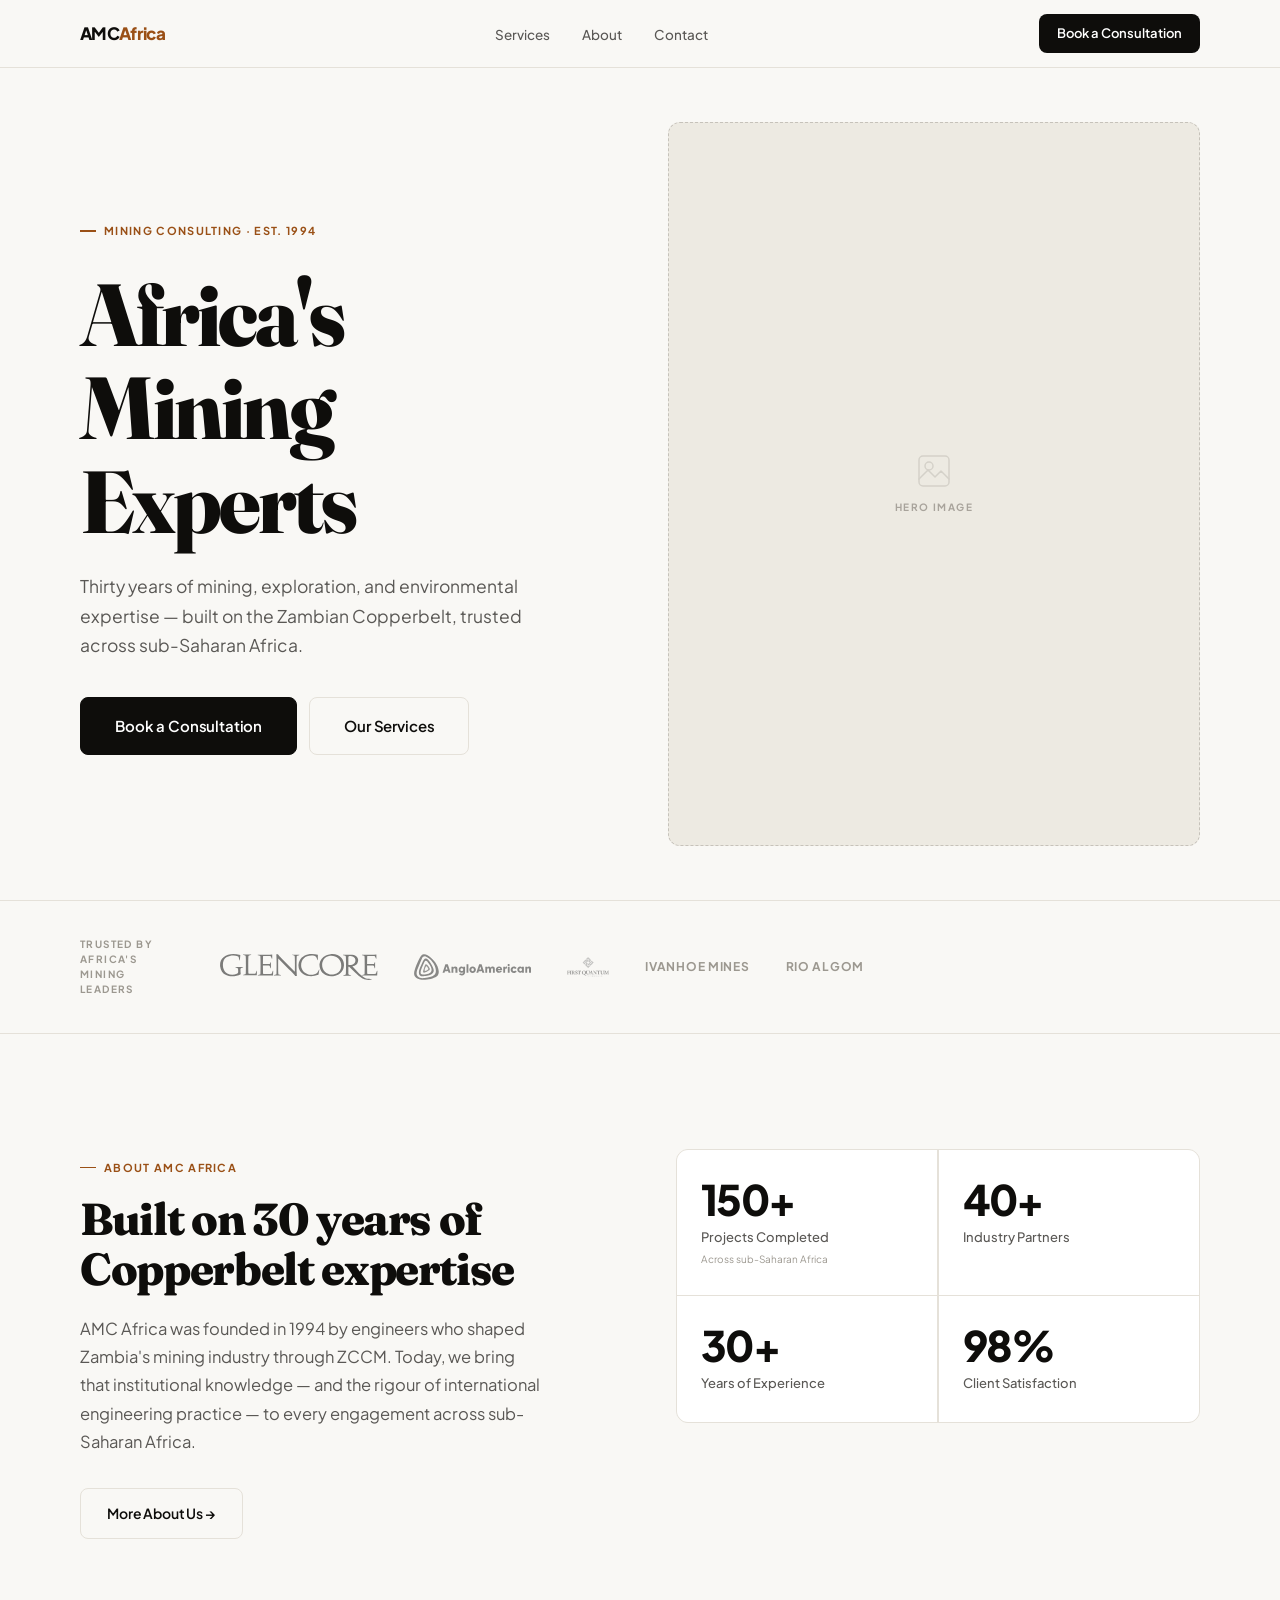
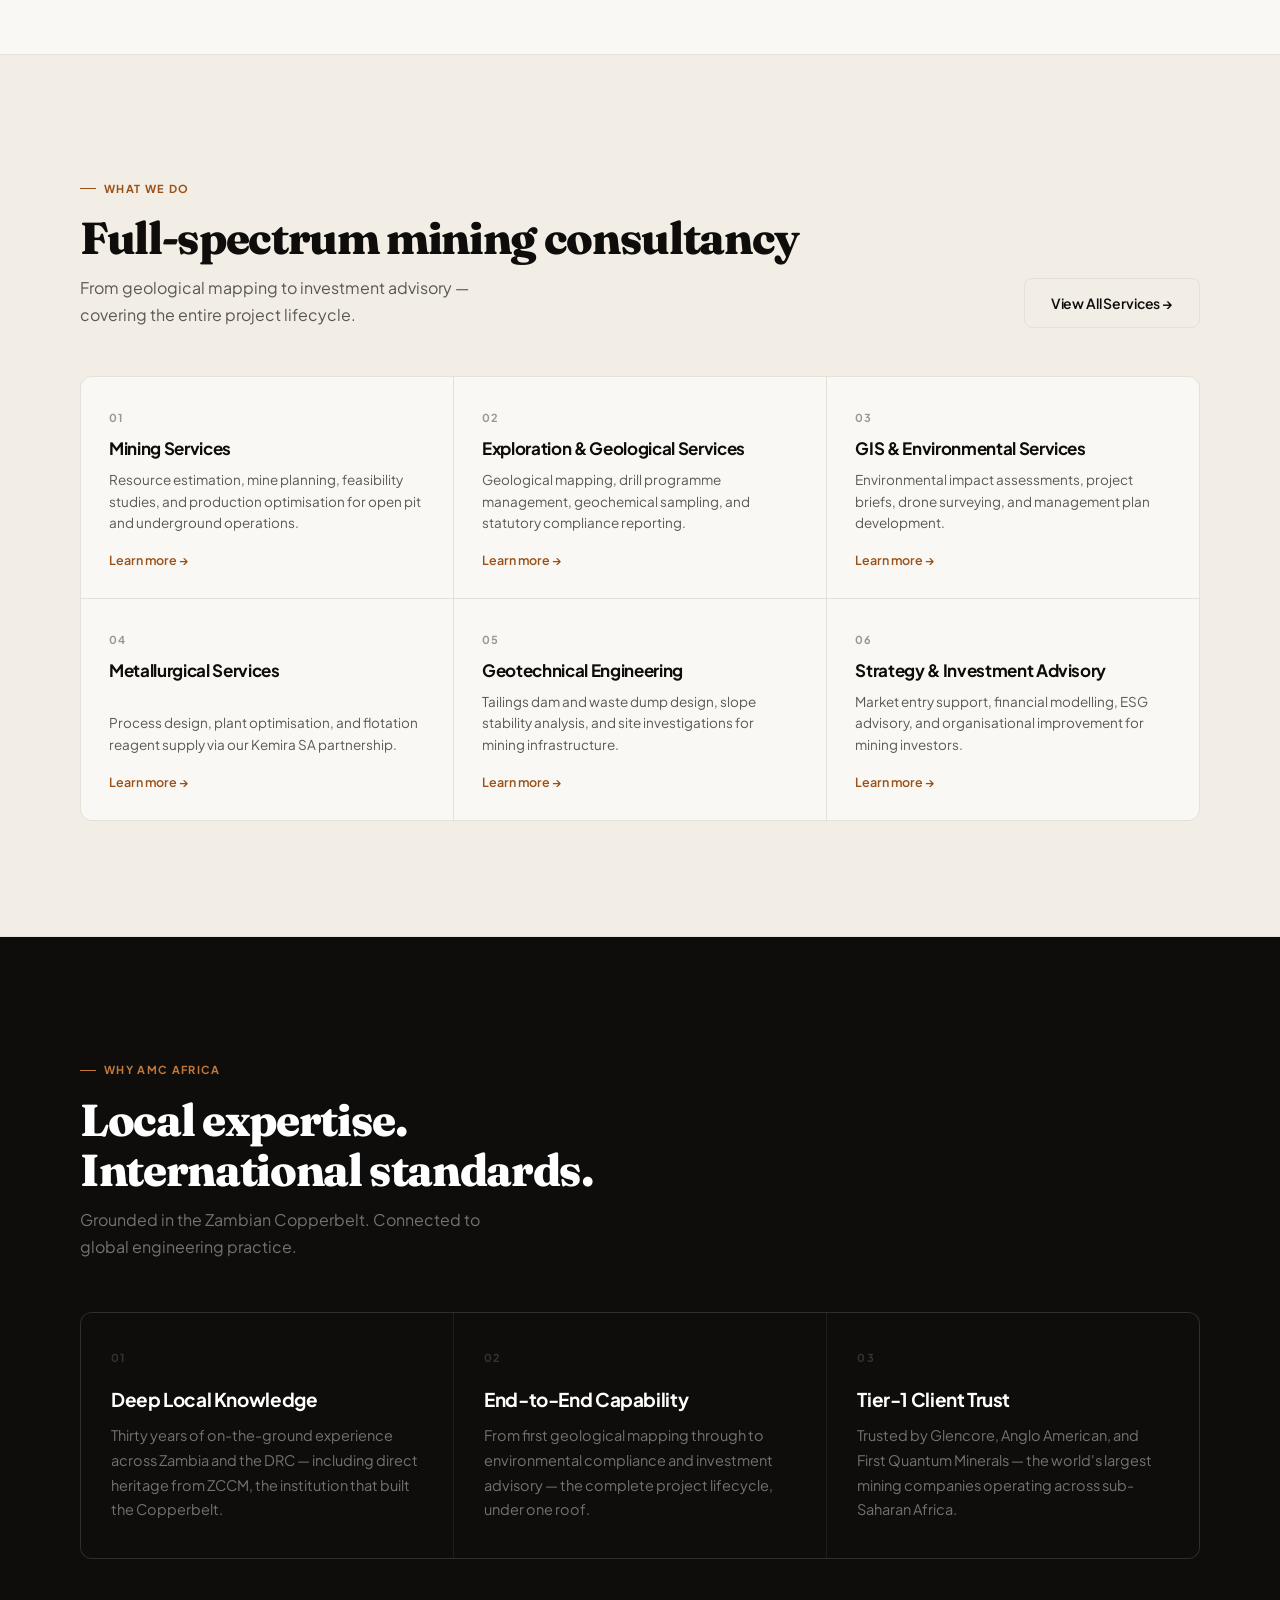
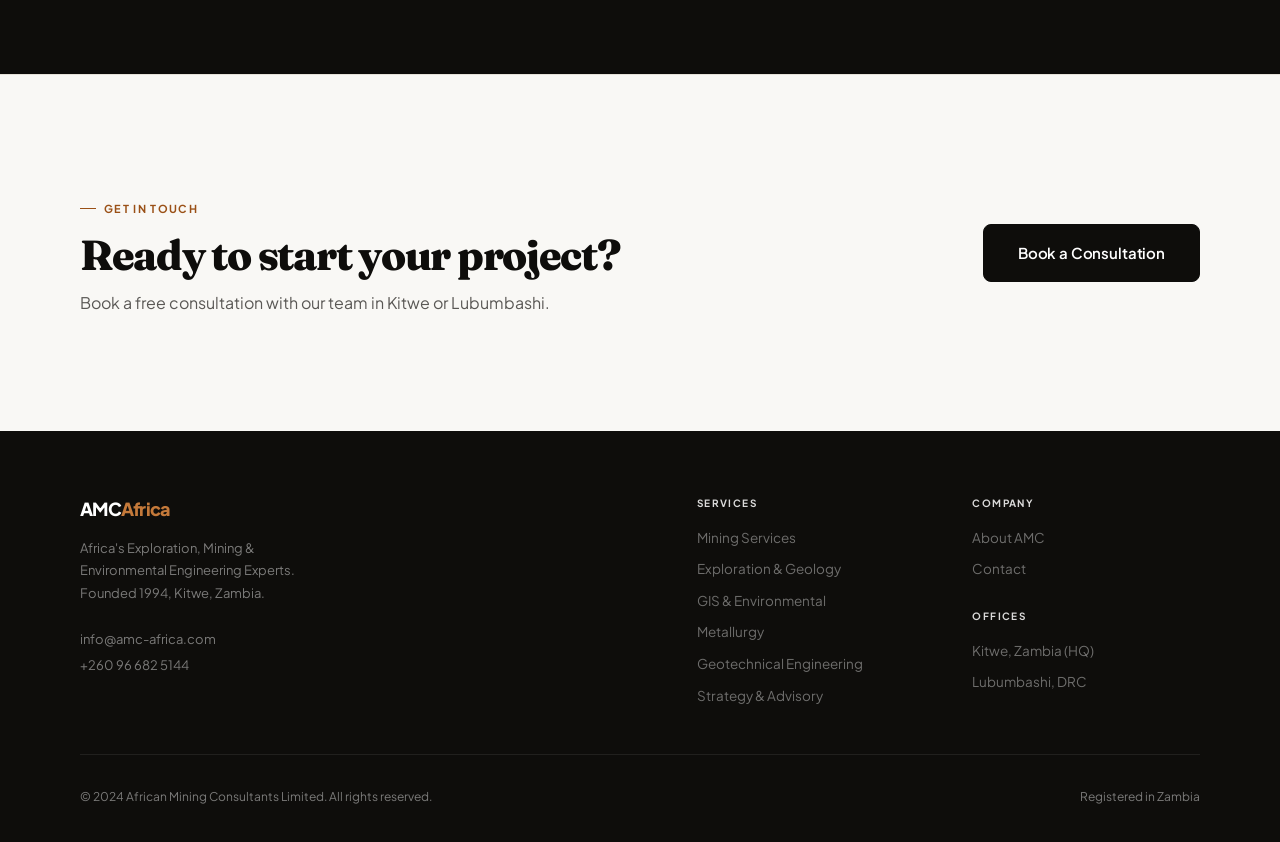
==== commit b5766a01: "Switch all headings to Fraunces display serif Matches the typography from the original AMC concept. " ====
--- a/Clients/AMC Africa/website/index.html
+++ b/Clients/AMC Africa/website/index.html
@@ -7,7 +7,7 @@
   <meta name="description" content="African Mining Consultants Limited — 30 years of mining, exploration, and environmental engineering expertise on the Zambian Copperbelt.">
   <link rel="preconnect" href="https://fonts.googleapis.com">
   <link rel="preconnect" href="https://fonts.gstatic.com" crossorigin>
-  <link href="https://fonts.googleapis.com/css2?family=Plus+Jakarta+Sans:ital,wght@0,400;0,500;0,600;0,700;0,800;1,400&display=swap" rel="stylesheet">
+  <link href="https://fonts.googleapis.com/css2?family=Fraunces:ital,opsz,wght@0,9..144,400;0,9..144,600;0,9..144,700;0,9..144,800;1,9..144,400;1,9..144,700&family=Plus+Jakarta+Sans:ital,wght@0,400;0,500;0,600;0,700;0,800;1,400&display=swap" rel="stylesheet">
   <link rel="stylesheet" href="css/main.css">
   <style>
     /* ---- HERO ---- */
@@ -543,9 +543,15 @@
   <script>
     const nav = document.getElementById('nav');
     const burger = nav.querySelector('.burger');
-    burger.addEventListener('click', () => nav.classList.toggle('is-open'));
+    burger.addEventListener('click', () => {
+      nav.classList.toggle('is-open');
+      document.body.style.overflow = nav.classList.contains('is-open') ? 'hidden' : '';
+    });
     nav.querySelectorAll('.nav-links a').forEach(a => {
-      a.addEventListener('click', () => nav.classList.remove('is-open'));
+      a.addEventListener('click', () => {
+        nav.classList.remove('is-open');
+        document.body.style.overflow = '';
+      });
     });
   </script>
 
--- a/Clients/AMC Africa/website/css/main.css
+++ b/Clients/AMC Africa/website/css/main.css
@@ -1,6 +1,6 @@
 /* ============================================================
    AMC Africa — Main Stylesheet
-   Font: Plus Jakarta Sans (Google Fonts)
+   Display font: Fraunces (serif) | UI font: Plus Jakarta Sans
    Stack: Vanilla HTML/CSS, no framework
    ============================================================ */
 
@@ -19,6 +19,7 @@
 ul { list-style: none; }
 button { cursor: pointer; font: inherit; border: none; background: none; padding: 0; }
 img { display: block; max-width: 100%; height: auto; }
+h1, h2, h3, h4 { font-family: var(--font-display); }
 
 /* ---- TOKENS ---- */
 :root {
@@ -43,6 +44,9 @@
   --section:  clamp(72px, 9vw, 116px);
   --radius:   8px;
   --radius-lg: 12px;
+
+  --font-display: 'Fraunces', Georgia, serif;
+  --font-ui:      'Plus Jakarta Sans', -apple-system, BlinkMacSystemFont, sans-serif;
 }
 
 /* ---- LAYOUT ---- */
@@ -307,16 +311,26 @@
   .nav-cta { display: none; }
   .burger { display: flex; }
 
+  /* Expand the nav itself to full screen — avoids backdrop-filter containing-block bug */
+  .nav.is-open {
+    height: 100dvh;
+    background: var(--bg);
+    backdrop-filter: none;
+    -webkit-backdrop-filter: none;
+  }
+
   .nav.is-open .nav-links {
     display: flex;
     flex-direction: column;
     align-items: flex-start;
-    position: fixed;
-    inset: var(--nav-h) 0 0 0;
+    position: absolute;
+    top: var(--nav-h);
+    left: 0;
+    right: 0;
+    bottom: 0;
     background: var(--bg);
-    padding: 28px var(--gutter) 120px;
+    padding: 28px var(--gutter) 100px;
     gap: 0;
-    z-index: 499;
     overflow-y: auto;
   }
   .nav.is-open .nav-links li a {
@@ -330,7 +344,7 @@
   }
   .nav.is-open .nav-cta {
     display: flex;
-    position: fixed;
+    position: absolute;
     bottom: 28px;
     left: var(--gutter);
     right: var(--gutter);
@@ -338,7 +352,6 @@
     font-size: 15px;
     padding: 16px;
     border-radius: var(--radius);
-    z-index: 499;
   }
 }
 
